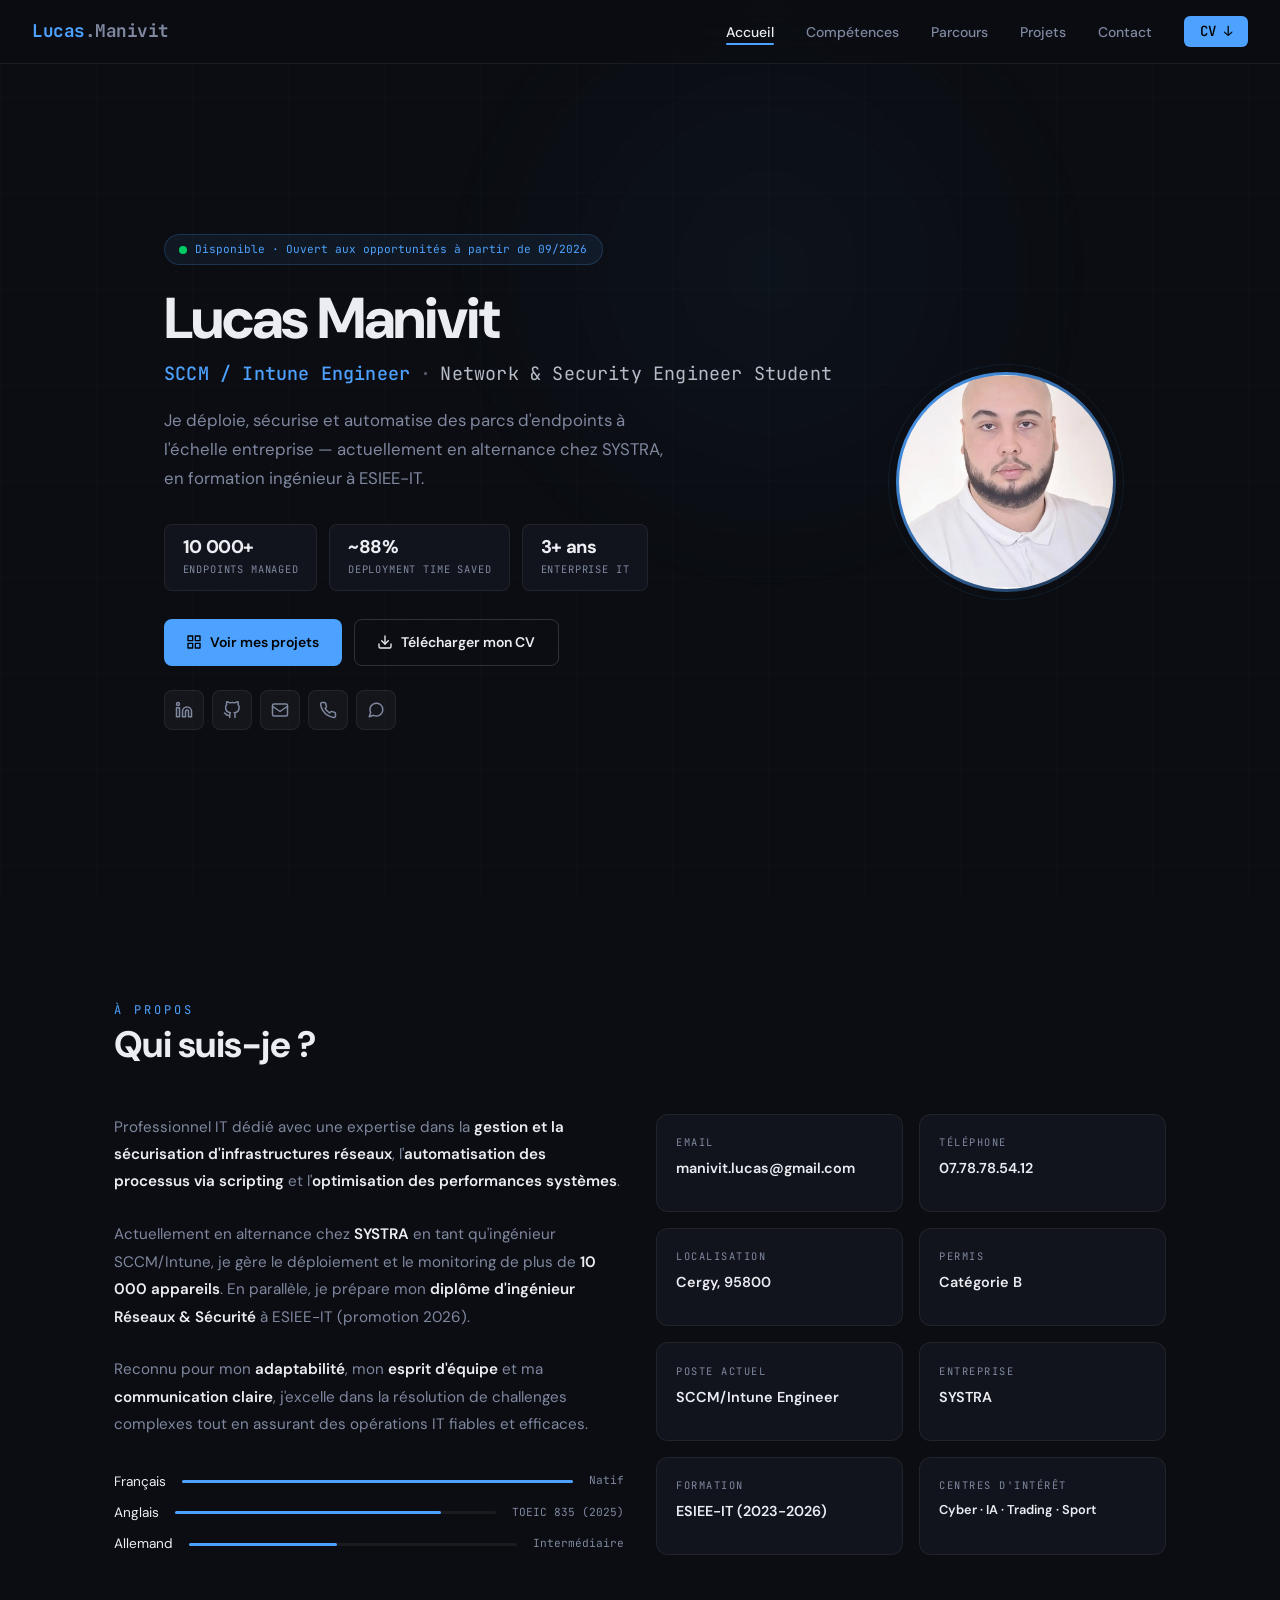
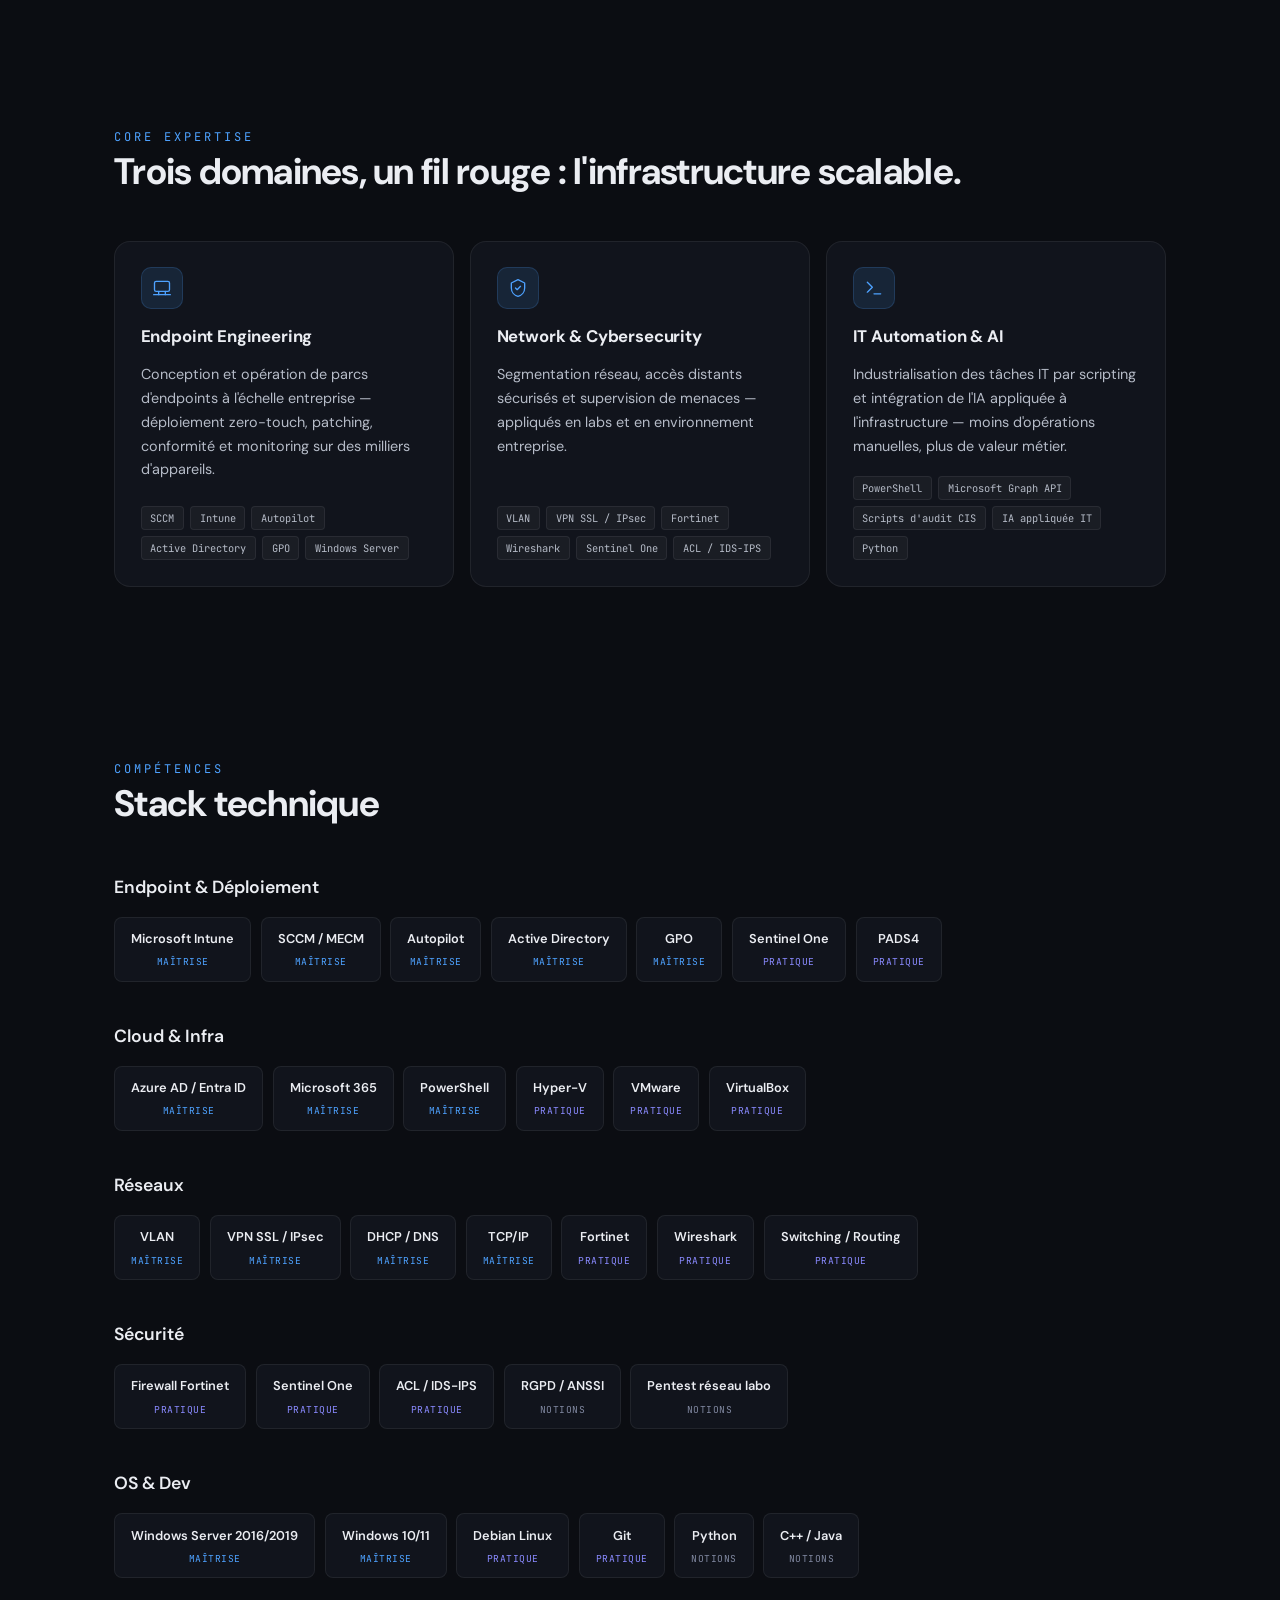
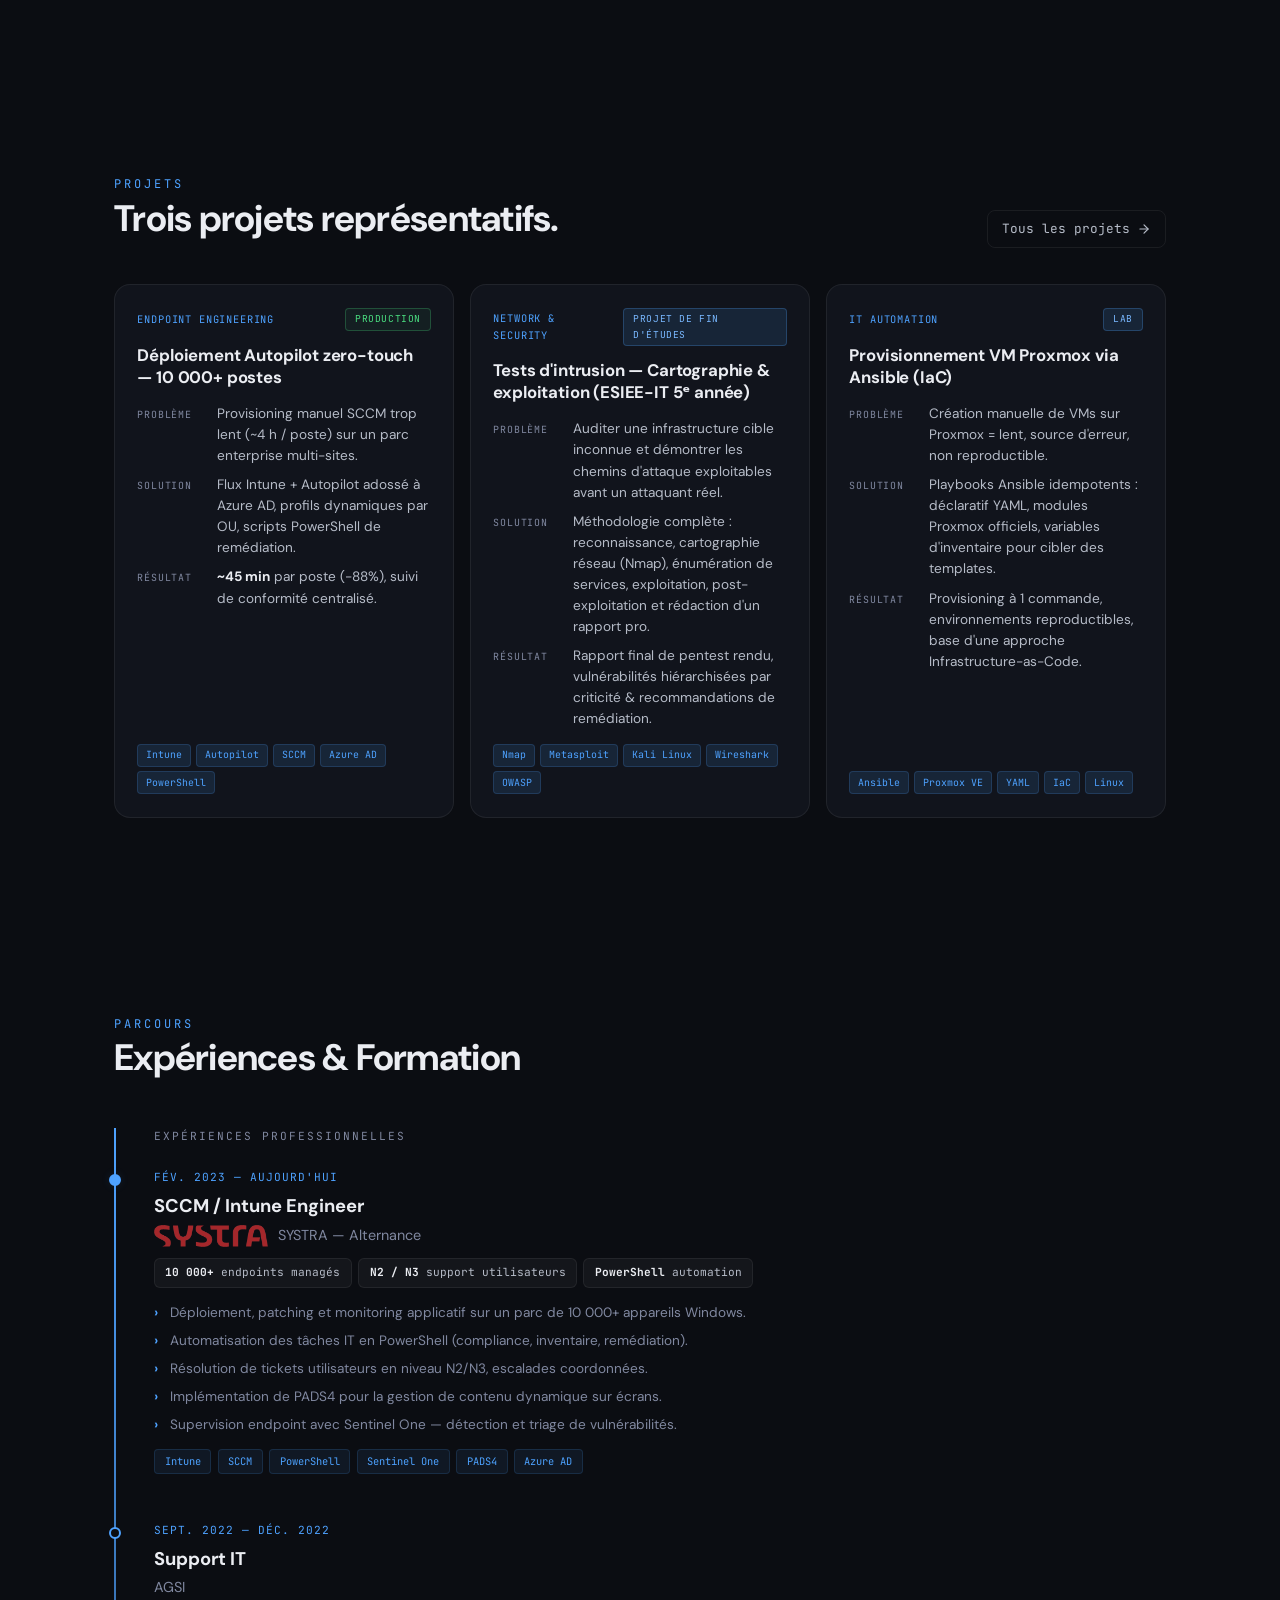
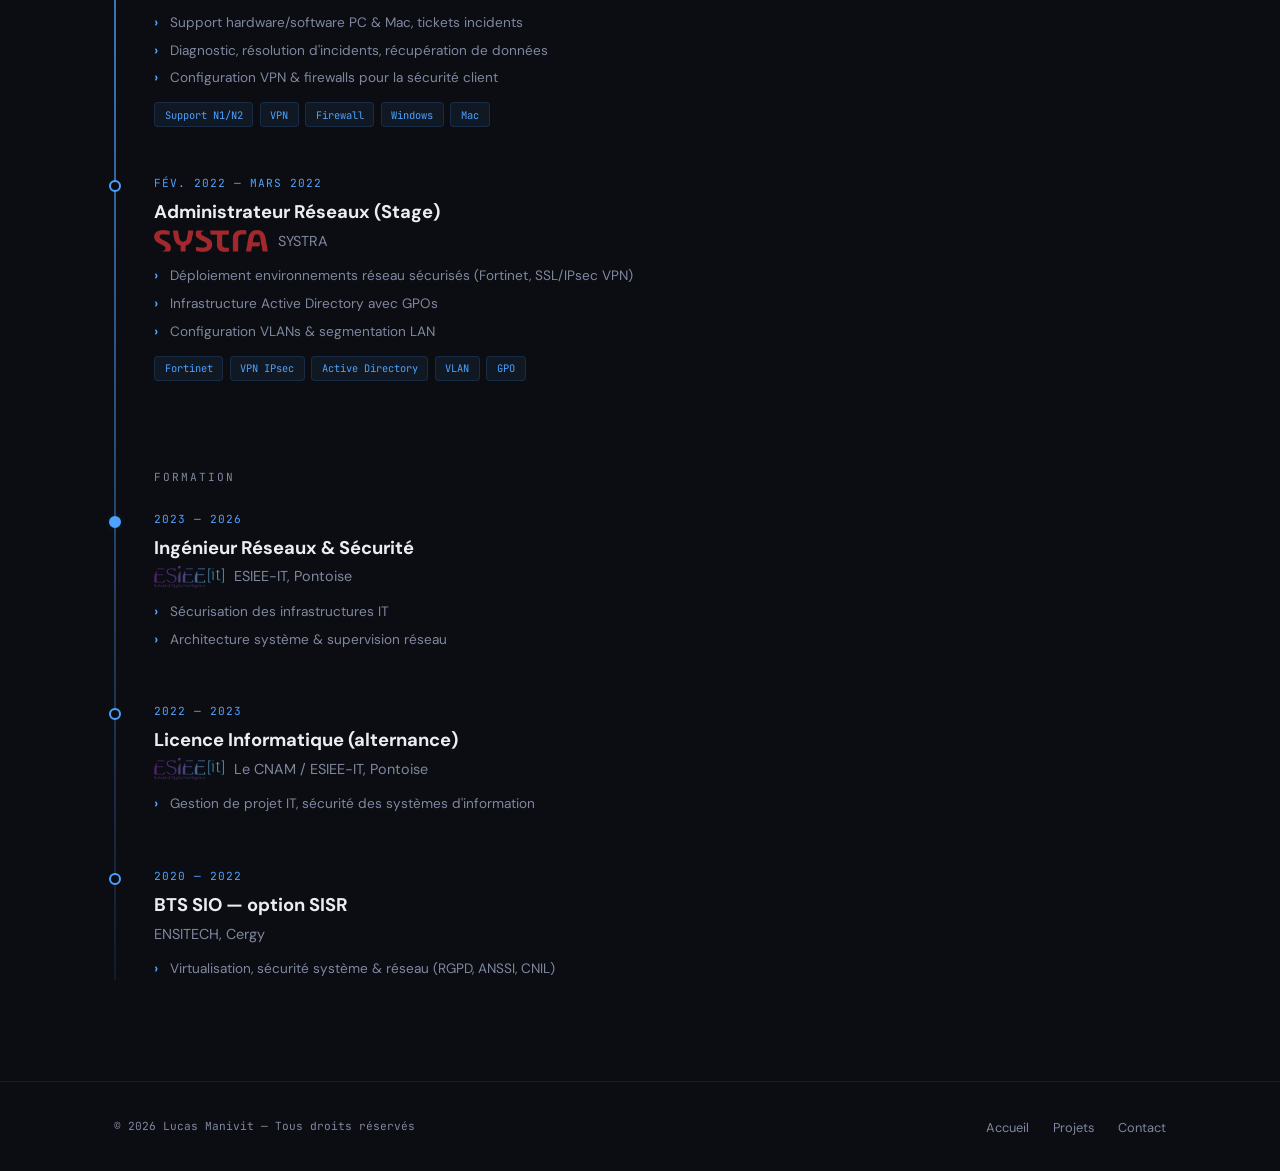
==== index.html @ 54f5870e "Update availability date in hero badge" ====
<!DOCTYPE html>
<html lang="fr">
<head>
  <meta charset="UTF-8">
  <meta name="viewport" content="width=device-width, initial-scale=1.0">
  <title>Lucas Manivit — SCCM / Intune Engineer · Network &amp; Security Student</title>
  <meta name="description" content="Lucas Manivit — SCCM / Intune Engineer en alternance chez SYSTRA (10 000+ endpoints) et étudiant ingénieur Réseaux &amp; Sécurité à ESIEE-IT. Expertise : SCCM, Intune, PowerShell, Active Directory, Windows Server, VLAN, VPN, Fortinet, Wireshark, Sentinel One.">
  <meta name="keywords" content="SCCM, Intune, PowerShell, Active Directory, Windows Server, VLAN, VPN, Fortinet, Wireshark, Sentinel One, alternance, ingénieur réseaux sécurité, ESIEE-IT, SYSTRA, endpoint engineering, Lucas Manivit">
  <meta name="author" content="Lucas Manivit">
  <link rel="canonical" href="https://entimo.github.io/portfolio/index.html">

  <!-- Open Graph -->
  <meta property="og:type" content="website">
  <meta property="og:title" content="Lucas Manivit — SCCM / Intune Engineer · Network &amp; Security Student">
  <meta property="og:description" content="Ingénieur SCCM/Intune chez SYSTRA — 10 000+ endpoints. Étudiant Réseaux &amp; Sécurité ESIEE-IT 2026. Portfolio recruteur IT.">
  <meta property="og:url" content="https://entimo.github.io/portfolio/index.html">
  <meta property="og:image" content="https://entimo.github.io/portfolio/assets/profil.JPG">
  <meta property="og:locale" content="fr_FR">

  <!-- Twitter Card -->
  <meta name="twitter:card" content="summary_large_image">
  <meta name="twitter:title" content="Lucas Manivit — SCCM / Intune Engineer">
  <meta name="twitter:description" content="Ingénieur SCCM/Intune · 10 000+ endpoints · Étudiant Réseaux &amp; Sécurité ESIEE-IT.">
  <meta name="twitter:image" content="https://entimo.github.io/portfolio/assets/profil.JPG">

  <meta name="theme-color" content="#0b0d12">
  <link rel="preconnect" href="https://fonts.googleapis.com">
  <link rel="preconnect" href="https://fonts.gstatic.com" crossorigin>
  <link href="https://fonts.googleapis.com/css2?family=DM+Sans:wght@400;500;600;700;800&family=JetBrains+Mono:wght@400;500;600;700&display=swap" rel="stylesheet">
  <link rel="stylesheet" href="assets/style.css">
</head>
<body>

  <div class="scroll-progress" aria-hidden="true"></div>

  <!-- ========== NAV ========== -->
  <nav class="nav">
    <a href="index.html" class="nav-logo">Lucas<span>.Manivit</span></a>
    <ul class="nav-links">
      <li><a href="index.html" class="active">Accueil</a></li>
      <li><a href="#skills">Compétences</a></li>
      <li><a href="#parcours">Parcours</a></li>
      <li><a href="projects.html">Projets</a></li>
      <li><a href="contact.html">Contact</a></li>
      <!-- PERSONNALISE ICI — Lien vers ton CV PDF -->
      <li><a href="CV-Lucas-Manivit.pdf" download class="nav-cta" target="_blank" rel="noopener">CV ↓</a></li>
    </ul>
    <button class="nav-hamburger" aria-label="Menu" aria-expanded="false">
      <span></span><span></span><span></span>
    </button>
  </nav>

  <!-- ========== HERO ========== -->
  <section class="hero" id="hero">
    <div class="container">
      <div class="hero-content">
        <div class="hero-text">

          <div class="hero-badge">
            <span class="pulse"></span>
            Disponible · Ouvert aux opportunités à partir de 09/2026
          </div>

          <h1 class="hero-name">Lucas Manivit</h1>

          <p class="hero-role">
            SCCM / Intune Engineer
            <span class="hero-role-sep">·</span>
            <span class="hero-role-alt">Network &amp; Security Engineer Student</span>
          </p>

          <p class="hero-subtitle">
            Je déploie, sécurise et automatise des parcs d'endpoints à l'échelle entreprise — actuellement en alternance chez SYSTRA, en formation ingénieur à ESIEE-IT.
          </p>

          <ul class="hero-metrics" aria-label="Chiffres clés">
            <li>
              <span class="hero-metric-value">10 000+</span>
              <span class="hero-metric-label">endpoints managed</span>
            </li>
            <li>
              <span class="hero-metric-value">~88%</span>
              <span class="hero-metric-label">deployment time saved</span>
            </li>
            <li>
              <span class="hero-metric-value">3+ ans</span>
              <span class="hero-metric-label">enterprise IT</span>
            </li>
          </ul>

          <div class="hero-actions">
            <a href="#projects" class="btn btn-primary">
              <svg width="16" height="16" viewBox="0 0 24 24" fill="none" stroke="currentColor" stroke-width="2" stroke-linecap="round" stroke-linejoin="round"><rect x="3" y="3" width="7" height="7"/><rect x="14" y="3" width="7" height="7"/><rect x="3" y="14" width="7" height="7"/><rect x="14" y="14" width="7" height="7"/></svg>
              Voir mes projets
            </a>
            <!-- PERSONNALISE ICI — Lien vers ton CV PDF -->
            <a href="CV-Lucas-Manivit.pdf" download class="btn btn-outline" target="_blank" rel="noopener">
              <svg width="16" height="16" viewBox="0 0 24 24" fill="none" stroke="currentColor" stroke-width="2" stroke-linecap="round" stroke-linejoin="round"><path d="M21 15v4a2 2 0 01-2 2H5a2 2 0 01-2-2v-4"/><polyline points="7 10 12 15 17 10"/><line x1="12" y1="15" x2="12" y2="3"/></svg>
              Télécharger mon CV
            </a>
          </div>

          <div class="hero-socials">
            <a href="https://www.linkedin.com/in/lucas-manivit/" class="social-btn" aria-label="LinkedIn" title="LinkedIn" target="_blank" rel="noopener">
              <svg viewBox="0 0 24 24" fill="none" stroke="currentColor" stroke-width="2" stroke-linecap="round" stroke-linejoin="round"><path d="M16 8a6 6 0 016 6v7h-4v-7a2 2 0 00-4 0v7h-4v-7a6 6 0 016-6z"/><rect x="2" y="9" width="4" height="12"/><circle cx="4" cy="4" r="2"/></svg>
            </a>
            <a href="https://github.com/entimo" class="social-btn" aria-label="GitHub" title="GitHub" target="_blank" rel="noopener">
              <svg viewBox="0 0 24 24" fill="none" stroke="currentColor" stroke-width="2" stroke-linecap="round" stroke-linejoin="round"><path d="M9 19c-5 1.5-5-2.5-7-3m14 6v-3.87a3.37 3.37 0 00-.94-2.61c3.14-.35 6.44-1.54 6.44-7A5.44 5.44 0 0020 4.77 5.07 5.07 0 0019.91 1S18.73.65 16 2.48a13.38 13.38 0 00-7 0C6.27.65 5.09 1 5.09 1A5.07 5.07 0 005 4.77a5.44 5.44 0 00-1.5 3.78c0 5.42 3.3 6.61 6.44 7A3.37 3.37 0 009 18.13V22"/></svg>
            </a>
            <a href="mailto:manivit.lucas@gmail.com?subject=Prise%20de%20contact%20-%20Portfolio%20Lucas%20Manivit" class="social-btn" aria-label="Email" title="Email">
              <svg viewBox="0 0 24 24" fill="none" stroke="currentColor" stroke-width="2" stroke-linecap="round" stroke-linejoin="round"><rect x="2" y="4" width="20" height="16" rx="2"/><path d="M22 7l-10 7L2 7"/></svg>
            </a>
            <a href="tel:+33778785412" class="social-btn" aria-label="Téléphone" title="Téléphone">
              <svg viewBox="0 0 24 24" fill="none" stroke="currentColor" stroke-width="2" stroke-linecap="round" stroke-linejoin="round"><path d="M22 16.92v3a2 2 0 01-2.18 2 19.79 19.79 0 01-8.63-3.07 19.5 19.5 0 01-6-6 19.79 19.79 0 01-3.07-8.67A2 2 0 014.11 2h3a2 2 0 012 1.72 12.84 12.84 0 00.7 2.81 2 2 0 01-.45 2.11L8.09 9.91a16 16 0 006 6l1.27-1.27a2 2 0 012.11-.45 12.84 12.84 0 002.81.7A2 2 0 0122 16.92z"/></svg>
            </a>
            <a href="contact.html" class="social-btn" aria-label="Contact" title="Contact">
              <svg viewBox="0 0 24 24" fill="none" stroke="currentColor" stroke-width="2" stroke-linecap="round" stroke-linejoin="round"><path d="M21 11.5a8.38 8.38 0 01-.9 3.8 8.5 8.5 0 01-7.6 4.7 8.38 8.38 0 01-3.8-.9L3 21l1.9-5.7a8.38 8.38 0 01-.9-3.8 8.5 8.5 0 014.7-7.6 8.38 8.38 0 013.8-.9h.5a8.48 8.48 0 018 8v.5z"/></svg>
            </a>
          </div>
        </div>

        <div class="hero-avatar">
          <div class="avatar-ring">
            <div class="avatar-inner"><img src="assets/profil.JPG" alt="Photo de Lucas Manivit, SCCM/Intune Engineer chez SYSTRA" width="220" height="220" fetchpriority="high"></div>
          </div>
        </div>
      </div>
    </div>
  </section>

  <!-- ========== ABOUT ========== -->
  <section class="section" id="about">
    <div class="container">
      <div class="reveal">
        <span class="section-label">À propos</span>
        <h2 class="section-title">Qui suis-je ?</h2>
      </div>

      <div class="about-grid">
        <div class="reveal">
          <p class="about-text">
            Professionnel IT dédié avec une expertise dans la <strong>gestion et la sécurisation d'infrastructures réseaux</strong>,
            l'<strong>automatisation des processus via scripting</strong> et l'<strong>optimisation des performances systèmes</strong>.
          </p>
          <br>
          <p class="about-text">
            Actuellement en alternance chez <strong>SYSTRA</strong> en tant qu'ingénieur SCCM/Intune, je gère le déploiement
            et le monitoring de plus de <strong>10 000 appareils</strong>. En parallèle, je prépare mon <strong>diplôme d'ingénieur
            Réseaux & Sécurité</strong> à ESIEE-IT (promotion 2026).
          </p>
          <br>
          <p class="about-text">
            Reconnu pour mon <strong>adaptabilité</strong>, mon <strong>esprit d'équipe</strong> et ma <strong>communication claire</strong>,
            j'excelle dans la résolution de challenges complexes tout en assurant des opérations IT fiables et efficaces.
          </p>

          <div class="lang-list" style="margin-top:2rem;">
            <div class="lang-item">
              <span class="lang-name">Français</span>
              <div class="lang-bar"><div class="lang-bar-fill" style="width:100%"></div></div>
              <span class="lang-level">Natif</span>
            </div>
            <div class="lang-item">
              <span class="lang-name">Anglais</span>
              <div class="lang-bar"><div class="lang-bar-fill" style="width:83%"></div></div>
              <span class="lang-level">TOEIC 835 (2025)</span>
            </div>
            <div class="lang-item">
              <span class="lang-name">Allemand</span>
              <div class="lang-bar"><div class="lang-bar-fill" style="width:45%"></div></div>
              <span class="lang-level">Intermédiaire</span>
            </div>
          </div>
        </div>

        <div class="about-info-grid reveal">
          <div class="info-card">
            <div class="info-card-label">Email</div>
            <div class="info-card-value"><a href="mailto:manivit.lucas@gmail.com?subject=Prise%20de%20contact%20-%20Portfolio%20Lucas%20Manivit">manivit.lucas@gmail.com</a></div>
          </div>
          <div class="info-card">
            <div class="info-card-label">Téléphone</div>
            <div class="info-card-value"><a href="tel:+33778785412">07.78.78.54.12</a></div>
          </div>
          <div class="info-card">
            <div class="info-card-label">Localisation</div>
            <div class="info-card-value">Cergy, 95800</div>
          </div>
          <div class="info-card">
            <div class="info-card-label">Permis</div>
            <div class="info-card-value">Catégorie B</div>
          </div>
          <div class="info-card">
            <div class="info-card-label">Poste actuel</div>
            <div class="info-card-value">SCCM/Intune Engineer</div>
          </div>
          <div class="info-card">
            <div class="info-card-label">Entreprise</div>
            <div class="info-card-value">SYSTRA</div>
          </div>
          <div class="info-card">
            <div class="info-card-label">Formation</div>
            <div class="info-card-value">ESIEE-IT (2023-2026)</div>
          </div>
          <div class="info-card">
            <div class="info-card-label">Centres d'intérêt</div>
            <div class="info-card-value" style="font-size:0.8rem">Cyber · IA · Trading · Sport</div>
          </div>
        </div>
      </div>
    </div>
  </section>

  <!-- ========== CORE EXPERTISE ========== -->
  <section class="section section-tight" id="expertise">
    <div class="container">
      <div class="reveal">
        <span class="section-label">Core Expertise</span>
        <h2 class="section-title">Trois domaines, un fil rouge : l'infrastructure scalable.</h2>
      </div>

      <div class="expertise-grid">

        <article class="expertise-card reveal">
          <div class="expertise-icon" aria-hidden="true">
            <svg viewBox="0 0 24 24" fill="none" stroke="currentColor" stroke-width="1.6" stroke-linecap="round" stroke-linejoin="round"><rect x="3" y="4" width="18" height="12" rx="2"/><line x1="2" y1="20" x2="22" y2="20"/><line x1="8" y1="16" x2="8" y2="20"/><line x1="16" y1="16" x2="16" y2="20"/></svg>
          </div>
          <h3 class="expertise-title">Endpoint Engineering</h3>
          <p class="expertise-desc">
            Conception et opération de parcs d'endpoints à l'échelle entreprise — déploiement zero-touch, patching, conformité et monitoring sur des milliers d'appareils.
          </p>
          <ul class="expertise-tags">
            <li>SCCM</li><li>Intune</li><li>Autopilot</li><li>Active Directory</li><li>GPO</li><li>Windows Server</li>
          </ul>
        </article>

        <article class="expertise-card reveal">
          <div class="expertise-icon" aria-hidden="true">
            <svg viewBox="0 0 24 24" fill="none" stroke="currentColor" stroke-width="1.6" stroke-linecap="round" stroke-linejoin="round"><path d="M12 2l8 4v6c0 5-3.5 9-8 10-4.5-1-8-5-8-10V6l8-4z"/><path d="M9 12l2 2 4-4"/></svg>
          </div>
          <h3 class="expertise-title">Network &amp; Cybersecurity</h3>
          <p class="expertise-desc">
            Segmentation réseau, accès distants sécurisés et supervision de menaces — appliqués en labs et en environnement entreprise.
          </p>
          <ul class="expertise-tags">
            <li>VLAN</li><li>VPN SSL / IPsec</li><li>Fortinet</li><li>Wireshark</li><li>Sentinel One</li><li>ACL / IDS-IPS</li>
          </ul>
        </article>

        <article class="expertise-card reveal">
          <div class="expertise-icon" aria-hidden="true">
            <svg viewBox="0 0 24 24" fill="none" stroke="currentColor" stroke-width="1.6" stroke-linecap="round" stroke-linejoin="round"><polyline points="4 17 10 11 4 5"/><line x1="12" y1="19" x2="20" y2="19"/></svg>
          </div>
          <h3 class="expertise-title">IT Automation &amp; AI</h3>
          <p class="expertise-desc">
            Industrialisation des tâches IT par scripting et intégration de l'IA appliquée à l'infrastructure — moins d'opérations manuelles, plus de valeur métier.
          </p>
          <ul class="expertise-tags">
            <li>PowerShell</li><li>Microsoft Graph API</li><li>Scripts d'audit CIS</li><li>IA appliquée IT</li><li>Python</li>
          </ul>
        </article>

      </div>
    </div>
  </section>

  <!-- ========== SKILLS ========== -->
  <section class="section" id="skills">
    <div class="container">
      <div class="reveal">
        <span class="section-label">Compétences</span>
        <h2 class="section-title">Stack technique</h2>
      </div>

      <div class="skills-categories">

        <!-- Endpoint & Déploiement -->
        <div class="reveal">
          <h3 class="skill-category-title">Endpoint & Déploiement</h3>
          <div class="skills-grid reveal-stagger">
            <div class="skill-badge reveal-child"><span class="skill-badge-name">Microsoft Intune</span><span class="skill-badge-level maitrise">Maîtrise</span></div>
            <div class="skill-badge reveal-child"><span class="skill-badge-name">SCCM / MECM</span><span class="skill-badge-level maitrise">Maîtrise</span></div>
            <div class="skill-badge reveal-child"><span class="skill-badge-name">Autopilot</span><span class="skill-badge-level maitrise">Maîtrise</span></div>
            <div class="skill-badge reveal-child"><span class="skill-badge-name">Active Directory</span><span class="skill-badge-level maitrise">Maîtrise</span></div>
            <div class="skill-badge reveal-child"><span class="skill-badge-name">GPO</span><span class="skill-badge-level maitrise">Maîtrise</span></div>
            <div class="skill-badge reveal-child"><span class="skill-badge-name">Sentinel One</span><span class="skill-badge-level pratique">Pratique</span></div>
            <div class="skill-badge reveal-child"><span class="skill-badge-name">PADS4</span><span class="skill-badge-level pratique">Pratique</span></div>
          </div>
        </div>

        <!-- Cloud & Infra -->
        <div class="reveal">
          <h3 class="skill-category-title">Cloud & Infra</h3>
          <div class="skills-grid reveal-stagger">
            <div class="skill-badge reveal-child"><span class="skill-badge-name">Azure AD / Entra ID</span><span class="skill-badge-level maitrise">Maîtrise</span></div>
            <div class="skill-badge reveal-child"><span class="skill-badge-name">Microsoft 365</span><span class="skill-badge-level maitrise">Maîtrise</span></div>
            <div class="skill-badge reveal-child"><span class="skill-badge-name">PowerShell</span><span class="skill-badge-level maitrise">Maîtrise</span></div>
            <div class="skill-badge reveal-child"><span class="skill-badge-name">Hyper-V</span><span class="skill-badge-level pratique">Pratique</span></div>
            <div class="skill-badge reveal-child"><span class="skill-badge-name">VMware</span><span class="skill-badge-level pratique">Pratique</span></div>
            <div class="skill-badge reveal-child"><span class="skill-badge-name">VirtualBox</span><span class="skill-badge-level pratique">Pratique</span></div>
          </div>
        </div>

        <!-- Réseaux -->
        <div class="reveal">
          <h3 class="skill-category-title">Réseaux</h3>
          <div class="skills-grid reveal-stagger">
            <div class="skill-badge reveal-child"><span class="skill-badge-name">VLAN</span><span class="skill-badge-level maitrise">Maîtrise</span></div>
            <div class="skill-badge reveal-child"><span class="skill-badge-name">VPN SSL / IPsec</span><span class="skill-badge-level maitrise">Maîtrise</span></div>
            <div class="skill-badge reveal-child"><span class="skill-badge-name">DHCP / DNS</span><span class="skill-badge-level maitrise">Maîtrise</span></div>
            <div class="skill-badge reveal-child"><span class="skill-badge-name">TCP/IP</span><span class="skill-badge-level maitrise">Maîtrise</span></div>
            <div class="skill-badge reveal-child"><span class="skill-badge-name">Fortinet</span><span class="skill-badge-level pratique">Pratique</span></div>
            <div class="skill-badge reveal-child"><span class="skill-badge-name">Wireshark</span><span class="skill-badge-level pratique">Pratique</span></div>
            <div class="skill-badge reveal-child"><span class="skill-badge-name">Switching / Routing</span><span class="skill-badge-level pratique">Pratique</span></div>
          </div>
        </div>

        <!-- Sécurité -->
        <div class="reveal">
          <h3 class="skill-category-title">Sécurité</h3>
          <div class="skills-grid reveal-stagger">
            <div class="skill-badge reveal-child"><span class="skill-badge-name">Firewall Fortinet</span><span class="skill-badge-level pratique">Pratique</span></div>
            <div class="skill-badge reveal-child"><span class="skill-badge-name">Sentinel One</span><span class="skill-badge-level pratique">Pratique</span></div>
            <div class="skill-badge reveal-child"><span class="skill-badge-name">ACL / IDS-IPS</span><span class="skill-badge-level pratique">Pratique</span></div>
            <div class="skill-badge reveal-child"><span class="skill-badge-name">RGPD / ANSSI</span><span class="skill-badge-level notions">Notions</span></div>
            <div class="skill-badge reveal-child"><span class="skill-badge-name">Pentest réseau labo</span><span class="skill-badge-level notions">Notions</span></div>
          </div>
        </div>

        <!-- OS & Dev -->
        <div class="reveal">
          <h3 class="skill-category-title">OS & Dev</h3>
          <div class="skills-grid reveal-stagger">
            <div class="skill-badge reveal-child"><span class="skill-badge-name">Windows Server 2016/2019</span><span class="skill-badge-level maitrise">Maîtrise</span></div>
            <div class="skill-badge reveal-child"><span class="skill-badge-name">Windows 10/11</span><span class="skill-badge-level maitrise">Maîtrise</span></div>
            <div class="skill-badge reveal-child"><span class="skill-badge-name">Debian Linux</span><span class="skill-badge-level pratique">Pratique</span></div>
            <div class="skill-badge reveal-child"><span class="skill-badge-name">Git</span><span class="skill-badge-level pratique">Pratique</span></div>
            <div class="skill-badge reveal-child"><span class="skill-badge-name">Python</span><span class="skill-badge-level notions">Notions</span></div>
            <div class="skill-badge reveal-child"><span class="skill-badge-name">C++ / Java</span><span class="skill-badge-level notions">Notions</span></div>
          </div>
        </div>

      </div>
    </div>
  </section>

  <!-- ========== FEATURED PROJECTS ========== -->
  <section class="section" id="projects">
    <div class="container">
      <div class="reveal projects-header">
        <div>
          <span class="section-label">Projets</span>
          <h2 class="section-title">Trois projets représentatifs.</h2>
        </div>
        <a href="projects.html" class="projects-all-link">
          Tous les projets
          <svg width="14" height="14" viewBox="0 0 24 24" fill="none" stroke="currentColor" stroke-width="2" stroke-linecap="round" stroke-linejoin="round"><line x1="5" y1="12" x2="19" y2="12"/><polyline points="12 5 19 12 12 19"/></svg>
        </a>
      </div>

      <div class="featured-grid">

        <article class="featured-card reveal">
          <div class="featured-meta">
            <span class="featured-tag-domain">Endpoint Engineering</span>
            <span class="featured-status done">Production</span>
          </div>
          <h3 class="featured-title">Déploiement Autopilot zero-touch — 10 000+ postes</h3>

          <dl class="featured-pso">
            <div><dt>Problème</dt><dd>Provisioning manuel SCCM trop lent (~4 h / poste) sur un parc enterprise multi-sites.</dd></div>
            <div><dt>Solution</dt><dd>Flux Intune + Autopilot adossé à Azure AD, profils dynamiques par OU, scripts PowerShell de remédiation.</dd></div>
            <div><dt>Résultat</dt><dd><strong>~45 min</strong> par poste (-88%), suivi de conformité centralisé.</dd></div>
          </dl>

          <ul class="featured-tags">
            <li>Intune</li><li>Autopilot</li><li>SCCM</li><li>Azure AD</li><li>PowerShell</li>
          </ul>
        </article>

        <article class="featured-card reveal">
          <div class="featured-meta">
            <span class="featured-tag-domain">Network &amp; Security</span>
            <span class="featured-status lab">Projet de fin d'études</span>
          </div>
          <h3 class="featured-title">Tests d'intrusion — Cartographie &amp; exploitation (ESIEE-IT 5ᵉ année)</h3>

          <dl class="featured-pso">
            <div><dt>Problème</dt><dd>Auditer une infrastructure cible inconnue et démontrer les chemins d'attaque exploitables avant un attaquant réel.</dd></div>
            <div><dt>Solution</dt><dd>Méthodologie complète : reconnaissance, cartographie réseau (Nmap), énumération de services, exploitation, post-exploitation et rédaction d'un rapport pro.</dd></div>
            <div><dt>Résultat</dt><dd>Rapport final de pentest rendu, vulnérabilités hiérarchisées par criticité &amp; recommandations de remédiation.</dd></div>
          </dl>

          <ul class="featured-tags">
            <li>Nmap</li><li>Metasploit</li><li>Kali Linux</li><li>Wireshark</li><li>OWASP</li>
          </ul>
        </article>

        <article class="featured-card reveal">
          <div class="featured-meta">
            <span class="featured-tag-domain">IT Automation</span>
            <span class="featured-status lab">Lab</span>
          </div>
          <h3 class="featured-title">Provisionnement VM Proxmox via Ansible (IaC)</h3>

          <dl class="featured-pso">
            <div><dt>Problème</dt><dd>Création manuelle de VMs sur Proxmox = lent, source d'erreur, non reproductible.</dd></div>
            <div><dt>Solution</dt><dd>Playbooks Ansible idempotents : déclaratif YAML, modules Proxmox officiels, variables d'inventaire pour cibler des templates.</dd></div>
            <div><dt>Résultat</dt><dd>Provisioning à 1 commande, environnements reproductibles, base d'une approche Infrastructure-as-Code.</dd></div>
          </dl>

          <ul class="featured-tags">
            <li>Ansible</li><li>Proxmox VE</li><li>YAML</li><li>IaC</li><li>Linux</li>
          </ul>
        </article>

      </div>
    </div>
  </section>

  <!-- ========== TIMELINE / PARCOURS ========== -->
  <section class="section" id="parcours">
    <div class="container">
      <div class="reveal">
        <span class="section-label">Parcours</span>
        <h2 class="section-title">Expériences & Formation</h2>
      </div>

      <div class="timeline">

        <!-- EXPERIENCES -->
        <div class="timeline-section-label reveal">Expériences professionnelles</div>

        <div class="timeline-item reveal">
          <div class="timeline-dot filled"></div>
          <div class="timeline-date">Fév. 2023 — Aujourd'hui</div>
          <h3 class="timeline-title">SCCM / Intune Engineer</h3>
          <p class="timeline-company">
            <img class="timeline-logo" src="assets/logo-systra.png" alt="" loading="lazy" width="80" height="15">
            SYSTRA — Alternance
          </p>

          <ul class="timeline-metrics" aria-label="Résultats clés">
            <li><strong>10 000+</strong> endpoints managés</li>
            <li><strong>N2 / N3</strong> support utilisateurs</li>
            <li><strong>PowerShell</strong> automation</li>
          </ul>

          <ul class="timeline-desc">
            <li>Déploiement, patching et monitoring applicatif sur un parc de 10 000+ appareils Windows.</li>
            <li>Automatisation des tâches IT en PowerShell (compliance, inventaire, remédiation).</li>
            <li>Résolution de tickets utilisateurs en niveau N2/N3, escalades coordonnées.</li>
            <li>Implémentation de PADS4 pour la gestion de contenu dynamique sur écrans.</li>
            <li>Supervision endpoint avec Sentinel One — détection et triage de vulnérabilités.</li>
          </ul>
          <div class="timeline-tags">
            <span class="tag">Intune</span>
            <span class="tag">SCCM</span>
            <span class="tag">PowerShell</span>
            <span class="tag">Sentinel One</span>
            <span class="tag">PADS4</span>
            <span class="tag">Azure AD</span>
          </div>
        </div>

        <div class="timeline-item reveal">
          <div class="timeline-dot"></div>
          <div class="timeline-date">Sept. 2022 — Déc. 2022</div>
          <h3 class="timeline-title">Support IT</h3>
          <p class="timeline-company">AGSI</p>
          <ul class="timeline-desc">
            <li>Support hardware/software PC & Mac, tickets incidents</li>
            <li>Diagnostic, résolution d'incidents, récupération de données</li>
            <li>Configuration VPN & firewalls pour la sécurité client</li>
          </ul>
          <div class="timeline-tags">
            <span class="tag">Support N1/N2</span>
            <span class="tag">VPN</span>
            <span class="tag">Firewall</span>
            <span class="tag">Windows</span>
            <span class="tag">Mac</span>
          </div>
        </div>

        <div class="timeline-item reveal">
          <div class="timeline-dot"></div>
          <div class="timeline-date">Fév. 2022 — Mars 2022</div>
          <h3 class="timeline-title">Administrateur Réseaux (Stage)</h3>
          <p class="timeline-company">
            <img class="timeline-logo" src="assets/logo-systra.png" alt="" loading="lazy" width="80" height="15">
            SYSTRA
          </p>
          <ul class="timeline-desc">
            <li>Déploiement environnements réseau sécurisés (Fortinet, SSL/IPsec VPN)</li>
            <li>Infrastructure Active Directory avec GPOs</li>
            <li>Configuration VLANs & segmentation LAN</li>
          </ul>
          <div class="timeline-tags">
            <span class="tag">Fortinet</span>
            <span class="tag">VPN IPsec</span>
            <span class="tag">Active Directory</span>
            <span class="tag">VLAN</span>
            <span class="tag">GPO</span>
          </div>
        </div>

        <!-- FORMATION -->
        <div class="timeline-section-label reveal" style="margin-top:2.5rem">Formation</div>

        <div class="timeline-item reveal">
          <div class="timeline-dot filled"></div>
          <div class="timeline-date">2023 — 2026</div>
          <h3 class="timeline-title">Ingénieur Réseaux &amp; Sécurité</h3>
          <p class="timeline-company">
            <img class="timeline-logo" src="assets/logo-esiee-it.png" alt="" loading="lazy" width="64" height="20">
            ESIEE-IT, Pontoise
          </p>
          <ul class="timeline-desc">
            <li>Sécurisation des infrastructures IT</li>
            <li>Architecture système & supervision réseau</li>
          </ul>
        </div>

        <div class="timeline-item reveal">
          <div class="timeline-dot"></div>
          <div class="timeline-date">2022 — 2023</div>
          <h3 class="timeline-title">Licence Informatique (alternance)</h3>
          <p class="timeline-company">
            <img class="timeline-logo" src="assets/logo-esiee-it.png" alt="" loading="lazy" width="64" height="20">
            Le CNAM / ESIEE-IT, Pontoise
          </p>
          <ul class="timeline-desc">
            <li>Gestion de projet IT, sécurité des systèmes d'information</li>
          </ul>
        </div>

        <div class="timeline-item reveal">
          <div class="timeline-dot"></div>
          <div class="timeline-date">2020 — 2022</div>
          <h3 class="timeline-title">BTS SIO — option SISR</h3>
          <p class="timeline-company">ENSITECH, Cergy</p>
          <ul class="timeline-desc">
            <li>Virtualisation, sécurité système & réseau (RGPD, ANSSI, CNIL)</li>
          </ul>
        </div>

      </div>
    </div>
  </section>

  <!-- ========== FOOTER ========== -->
  <footer class="footer">
    <div class="container">
      <div class="footer-content">
        <span class="footer-text">© 2026 Lucas Manivit — Tous droits réservés</span>
        <ul class="footer-links">
          <li><a href="index.html">Accueil</a></li>
          <li><a href="projects.html">Projets</a></li>
          <li><a href="contact.html">Contact</a></li>
        </ul>
      </div>
    </div>
  </footer>

  <!-- Scroll to top -->
  <button class="scroll-top" aria-label="Retour en haut">
    <svg viewBox="0 0 24 24" fill="none" stroke="currentColor" stroke-width="2" stroke-linecap="round" stroke-linejoin="round"><polyline points="18 15 12 9 6 15"/></svg>
  </button>

  <script src="assets/script.js"></script>
</body>
</html>
---- assets/style.css ----
/* ============================================
   LUCAS MANIVIT — PORTFOLIO
   Design System : Dark Minimal + Blue Accent
   ============================================ */

/* --- Reset & Base --- */
*, *::before, *::after { margin: 0; padding: 0; box-sizing: border-box; }

:root {
  --bg: #0b0d12;
  --bg-elev: #11141c;
  --bg-card: #11141c;
  --bg-card-hover: #161a24;
  --text: #ebedf2;
  --text-soft: #b6bcc8;
  --text-dim: #8088a0;
  --accent: #4ea2ff;
  --accent-strong: #79b8ff;
  --accent-glow: rgba(78, 162, 255, 0.12);
  --accent-glow-strong: rgba(78, 162, 255, 0.22);
  --success: #4ade80;
  --border: rgba(235, 237, 242, 0.07);
  --border-strong: rgba(235, 237, 242, 0.12);
  --radius: 12px;
  --radius-sm: 8px;
  --radius-lg: 16px;
  --transition: 0.2s ease;
  --font-body: 'DM Sans', system-ui, -apple-system, sans-serif;
  --font-title: 'DM Sans', system-ui, -apple-system, sans-serif;
  --font-mono: 'JetBrains Mono', ui-monospace, SFMono-Regular, monospace;
}

html {
  scroll-behavior: smooth;
  font-size: 16px;
  -webkit-font-smoothing: antialiased;
}

body {
  font-family: var(--font-body);
  background: var(--bg);
  color: var(--text);
  line-height: 1.6;
  overflow-x: hidden;
  position: relative;
}

/* Subtle infrastructure grid (dots + faint network lines) */
body::before {
  content: '';
  position: fixed;
  inset: 0;
  background-image:
    radial-gradient(rgba(235,237,242,0.035) 1px, transparent 1px),
    linear-gradient(rgba(235,237,242,0.014) 1px, transparent 1px),
    linear-gradient(90deg, rgba(235,237,242,0.014) 1px, transparent 1px);
  background-size: 32px 32px, 96px 96px, 96px 96px;
  background-position: 0 0, 0 0, 0 0;
  pointer-events: none;
  z-index: 0;
}

a { color: var(--accent); text-decoration: none; transition: color var(--transition); }
a:hover { color: var(--accent-strong); }

img { max-width: 100%; display: block; }

/* --- Scroll Reveal --- */
.reveal {
  opacity: 0;
  transform: translateY(30px);
  transition: opacity 0.4s ease, transform 0.4s ease;
}
.reveal.visible {
  opacity: 1;
  transform: translateY(0);
}

/* --- Navigation --- */
.nav {
  position: fixed;
  top: 0;
  left: 0;
  right: 0;
  z-index: 1000;
  padding: 0 2rem;
  height: 64px;
  display: flex;
  align-items: center;
  justify-content: space-between;
  background: rgba(11, 13, 18, 0.78);
  backdrop-filter: blur(20px) saturate(140%);
  -webkit-backdrop-filter: blur(20px) saturate(140%);
  border-bottom: 1px solid var(--border);
}

.nav-logo {
  font-family: var(--font-mono);
  font-size: 1.1rem;
  font-weight: 700;
  color: var(--accent);
  letter-spacing: -0.5px;
}
.nav-logo span { color: var(--text-dim); }

.nav-links {
  display: flex;
  align-items: center;
  gap: 2rem;
  list-style: none;
}

.nav-links a {
  color: var(--text-dim);
  font-size: 0.875rem;
  font-weight: 500;
  transition: color var(--transition);
  position: relative;
}
.nav-links a:hover,
.nav-links a.active { color: var(--text); }

.nav-links a.active::after {
  content: '';
  position: absolute;
  bottom: -4px;
  left: 0;
  right: 0;
  height: 2px;
  background: var(--accent);
  border-radius: 1px;
}

.nav-cta {
  padding: 0.4rem 1rem;
  background: var(--accent);
  color: #000 !important;
  border-radius: 6px;
  font-family: var(--font-mono);
  font-size: 0.8rem;
  font-weight: 600;
  transition: all var(--transition);
}
.nav-cta:hover {
  background: var(--accent-strong);
  box-shadow: 0 0 20px var(--accent-glow);
}

/* Hamburger */
.nav-hamburger {
  display: none;
  flex-direction: column;
  gap: 5px;
  cursor: pointer;
  background: none;
  border: none;
  padding: 4px;
}
.nav-hamburger span {
  width: 24px;
  height: 2px;
  background: var(--text);
  border-radius: 2px;
  transition: all 0.3s ease;
}
.nav-hamburger.open span:nth-child(1) { transform: rotate(45deg) translate(5px, 5px); }
.nav-hamburger.open span:nth-child(2) { opacity: 0; }
.nav-hamburger.open span:nth-child(3) { transform: rotate(-45deg) translate(5px, -5px); }

/* --- Container --- */
.container {
  max-width: 1100px;
  margin: 0 auto;
  padding: 0 1.5rem;
  position: relative;
  z-index: 1;
}

/* --- Section --- */
.section {
  padding: 6rem 0;
}

.section-label {
  font-family: var(--font-mono);
  font-size: 0.75rem;
  color: var(--accent);
  text-transform: uppercase;
  letter-spacing: 3px;
  margin-bottom: 0.5rem;
}

.section-title {
  font-family: var(--font-title);
  font-size: clamp(1.7rem, 2.6vw + 0.6rem, 2.3rem);
  font-weight: 700;
  margin-bottom: 3rem;
  line-height: 1.2;
  letter-spacing: -0.02em;
  color: var(--text);
}

.section-tight { padding: 4.5rem 0; }

/* ============================================
   HERO
   ============================================ */
.hero {
  min-height: 100vh;
  display: flex;
  align-items: center;
  padding-top: 64px;
  position: relative;
}

/* Subtle ambient glow behind hero (very low intensity, non-cyberpunk) */
.hero::before {
  content: '';
  position: absolute;
  top: 30%;
  left: 60%;
  transform: translate(-50%, -50%);
  width: 720px;
  height: 720px;
  background: radial-gradient(circle, rgba(78,162,255,0.045) 0%, transparent 65%);
  pointer-events: none;
  filter: blur(8px);
}

.hero-content {
  display: flex;
  align-items: center;
  gap: 4rem;
  width: 100%;
}

.hero-text { flex: 1; }

.hero-badge {
  display: inline-flex;
  align-items: center;
  gap: 0.5rem;
  padding: 0.35rem 0.9rem;
  background: rgba(78, 162, 255, 0.08);
  border: 1px solid rgba(78, 162, 255, 0.2);
  border-radius: 20px;
  font-family: var(--font-mono);
  font-size: 0.7rem;
  color: var(--accent);
  margin-bottom: 1.5rem;
}
.hero-badge .pulse {
  width: 8px;
  height: 8px;
  background: #00cc66;
  border-radius: 50%;
  animation: pulse 2s infinite;
}
@keyframes pulse {
  0%, 100% { box-shadow: 0 0 0 0 rgba(0,204,102,0.4); }
  50% { box-shadow: 0 0 0 6px rgba(0,204,102,0); }
}

.hero-name {
  font-family: var(--font-title);
  font-size: clamp(2.4rem, 5vw + 0.5rem, 3.6rem);
  font-weight: 800;
  line-height: 1.05;
  margin-bottom: 0.6rem;
  letter-spacing: -0.035em;
}

/* New : static positioning line (replaces typewriter) */
.hero-role {
  font-family: var(--font-mono);
  font-size: clamp(0.95rem, 1.2vw + 0.4rem, 1.15rem);
  font-weight: 500;
  color: var(--accent);
  letter-spacing: 0.01em;
  margin-bottom: 1.1rem;
  display: flex;
  flex-wrap: wrap;
  gap: 0.4rem 0.6rem;
  align-items: baseline;
}
.hero-role-sep { color: var(--text-dim); opacity: 0.6; }
.hero-role-alt { color: var(--text-soft); font-weight: 400; }

/* Legacy typewriter — kept for backward-compat in case JS still references it */
.hero-title-animated {
  font-family: var(--font-mono);
  font-size: 1.1rem;
  color: var(--accent);
  min-height: 1.8rem;
  margin-bottom: 1rem;
  display: none;
}
.hero-title-animated .cursor {
  display: inline-block;
  width: 2px;
  height: 1.1em;
  background: var(--accent);
  margin-left: 2px;
  vertical-align: text-bottom;
  animation: blink 0.7s step-end infinite;
}
@keyframes blink {
  50% { opacity: 0; }
}

.hero-subtitle {
  font-size: 1.05rem;
  color: var(--text-dim);
  max-width: 500px;
  margin-bottom: 2rem;
  line-height: 1.7;
}

.hero-actions {
  display: flex;
  flex-wrap: wrap;
  gap: 0.75rem;
  margin-bottom: 1.5rem;
}

.btn {
  display: inline-flex;
  align-items: center;
  gap: 0.5rem;
  padding: 0.7rem 1.4rem;
  border-radius: var(--radius-sm);
  font-size: 0.875rem;
  font-weight: 600;
  cursor: pointer;
  border: none;
  transition: all var(--transition);
  font-family: var(--font-body);
}

.btn-primary {
  background: var(--accent);
  color: #000;
}
.btn-primary:hover {
  background: var(--accent-strong);
  color: #000;
  box-shadow: 0 0 30px var(--accent-glow);
  transform: translateY(-1px);
}

.btn-outline {
  background: transparent;
  color: var(--text);
  border: 1px solid rgba(255,255,255,0.15);
}
.btn-outline:hover {
  border-color: var(--accent);
  color: var(--accent);
  transform: translateY(-1px);
}

.hero-socials {
  display: flex;
  gap: 0.5rem;
}

.social-btn {
  width: 40px;
  height: 40px;
  display: flex;
  align-items: center;
  justify-content: center;
  border-radius: var(--radius-sm);
  background: rgba(255,255,255,0.04);
  border: 1px solid var(--border);
  color: var(--text-dim);
  transition: all var(--transition);
}
.social-btn:hover {
  background: var(--accent-glow);
  border-color: rgba(78,162,255,0.3);
  color: var(--accent);
  transform: translateY(-2px);
}
.social-btn svg { width: 18px; height: 18px; }

/* Avatar */
.hero-avatar {
  flex-shrink: 0;
}

.avatar-ring {
  width: 220px;
  height: 220px;
  border-radius: 50%;
  padding: 3px;
  background: linear-gradient(135deg, var(--accent), rgba(78,162,255,0.2));
  position: relative;
}
.avatar-ring::after {
  content: '';
  position: absolute;
  inset: -8px;
  border-radius: 50%;
  border: 1px solid rgba(78,162,255,0.1);
}

.avatar-inner {
  width: 100%;
  height: 100%;
  border-radius: 50%;
  background: var(--bg-card);
  display: flex;
  align-items: center;
  justify-content: center;
  font-family: var(--font-title);
  font-size: 4rem;
  font-weight: 800;
  color: var(--accent);
  overflow: hidden;
}
.avatar-inner img {
  width: 100%;
  height: 100%;
  object-fit: cover;
}

/* ============================================
   ABOUT
   ============================================ */
.about-grid {
  display: grid;
  grid-template-columns: 1fr 1fr;
  gap: 2rem;
}

.about-text {
  color: var(--text-dim);
  font-size: 0.95rem;
  line-height: 1.8;
}
.about-text strong { color: var(--text); font-weight: 600; }

.about-info-grid {
  display: grid;
  grid-template-columns: 1fr 1fr;
  gap: 1rem;
}

.info-card {
  padding: 1.2rem;
  background: var(--bg-card);
  border: 1px solid var(--border);
  border-radius: var(--radius);
  transition: all var(--transition);
}
.info-card:hover {
  border-color: rgba(78,162,255,0.2);
  background: var(--bg-card-hover);
}
.info-card-label {
  font-family: var(--font-mono);
  font-size: 0.65rem;
  color: var(--text-dim);
  text-transform: uppercase;
  letter-spacing: 1.5px;
  margin-bottom: 0.4rem;
}
.info-card-value {
  font-size: 0.9rem;
  font-weight: 600;
}
.info-card-value a { color: var(--text); }
.info-card-value a:hover { color: var(--accent); }

/* Languages */
.lang-list {
  display: flex;
  flex-direction: column;
  gap: 0.6rem;
  margin-top: 1.5rem;
}
.lang-item {
  display: flex;
  align-items: center;
  justify-content: space-between;
}
.lang-name {
  font-size: 0.85rem;
  display: flex;
  align-items: center;
  gap: 0.5rem;
}
.lang-level {
  font-family: var(--font-mono);
  font-size: 0.7rem;
  color: var(--text-dim);
}
.lang-bar {
  flex: 1;
  height: 3px;
  background: rgba(255,255,255,0.06);
  border-radius: 2px;
  margin: 0 1rem;
  position: relative;
}
.lang-bar-fill {
  position: absolute;
  left: 0;
  top: 0;
  height: 100%;
  background: var(--accent);
  border-radius: 2px;
  transition: width 0.6s ease;
}

/* ============================================
   SKILLS
   ============================================ */
.skills-categories {
  display: flex;
  flex-direction: column;
  gap: 2.5rem;
}

.skill-category-title {
  font-family: var(--font-title);
  font-size: 1.1rem;
  font-weight: 600;
  margin-bottom: 1rem;
  display: flex;
  align-items: center;
  gap: 0.6rem;
}

.skills-grid {
  display: flex;
  flex-wrap: wrap;
  gap: 0.6rem;
}

.skill-badge {
  display: inline-flex;
  flex-direction: column;
  align-items: center;
  gap: 0.3rem;
  padding: 0.7rem 1rem;
  background: var(--bg-card);
  border: 1px solid var(--border);
  border-radius: var(--radius-sm);
  transition: all var(--transition);
  cursor: default;
}
.skill-badge:hover {
  border-color: rgba(78,162,255,0.3);
  background: var(--bg-card-hover);
  transform: translateY(-2px);
  box-shadow: 0 4px 20px var(--accent-glow);
}

.skill-badge-name {
  font-size: 0.8rem;
  font-weight: 600;
  white-space: nowrap;
}

.skill-badge-level {
  font-family: var(--font-mono);
  font-size: 0.6rem;
  text-transform: uppercase;
  letter-spacing: 0.5px;
}
.skill-badge-level.maitrise { color: var(--accent); }
.skill-badge-level.pratique { color: #8a8aff; }
.skill-badge-level.notions { color: var(--text-dim); }

/* ============================================
   TIMELINE
   ============================================ */
.timeline {
  position: relative;
  padding-left: 2.5rem;
}
.timeline::before {
  content: '';
  position: absolute;
  left: 0;
  top: 0;
  bottom: 0;
  width: 2px;
  background: linear-gradient(to bottom, var(--accent), rgba(78,162,255,0.1));
}

.timeline-item {
  position: relative;
  padding-bottom: 3rem;
}
.timeline-item:last-child { padding-bottom: 0; }

.timeline-dot {
  position: absolute;
  left: -2.5rem;
  top: 0.3rem;
  width: 12px;
  height: 12px;
  border-radius: 50%;
  border: 2px solid var(--accent);
  background: var(--bg);
  transform: translateX(-5px);
}
.timeline-dot.filled {
  background: var(--accent);
  box-shadow: 0 0 10px var(--accent-glow);
}

.timeline-date {
  font-family: var(--font-mono);
  font-size: 0.7rem;
  color: var(--accent);
  text-transform: uppercase;
  letter-spacing: 1px;
  margin-bottom: 0.3rem;
}

.timeline-title {
  font-family: var(--font-title);
  font-size: 1.15rem;
  font-weight: 700;
  margin-bottom: 0.15rem;
}

.timeline-company {
  font-size: 0.9rem;
  color: var(--text-dim);
  margin-bottom: 0.7rem;
  display: flex;
  align-items: center;
  gap: 0.6rem;
  flex-wrap: wrap;
}

.timeline-logo {
  height: 22px;
  width: auto;
  display: inline-block;
  opacity: 0.85;
  filter: grayscale(0.2) brightness(1.05);
  transition: opacity var(--transition), filter var(--transition);
}
.timeline-item:hover .timeline-logo {
  opacity: 1;
  filter: grayscale(0) brightness(1.1);
}

.timeline-desc {
  color: var(--text-dim);
  font-size: 0.85rem;
  line-height: 1.7;
}
.timeline-desc li {
  margin-bottom: 0.3rem;
  list-style: none;
  padding-left: 1rem;
  position: relative;
}
.timeline-desc li::before {
  content: '›';
  position: absolute;
  left: 0;
  color: var(--accent);
  font-weight: bold;
}

.timeline-tags {
  display: flex;
  flex-wrap: wrap;
  gap: 0.4rem;
  margin-top: 0.8rem;
}

.tag {
  font-family: var(--font-mono);
  font-size: 0.65rem;
  padding: 0.2rem 0.6rem;
  background: rgba(78, 162, 255, 0.08);
  border: 1px solid rgba(78, 162, 255, 0.15);
  border-radius: 4px;
  color: var(--accent);
  white-space: nowrap;
}

/* Section divider for experience vs education */
.timeline-section-label {
  font-family: var(--font-mono);
  font-size: 0.7rem;
  color: var(--text-dim);
  text-transform: uppercase;
  letter-spacing: 2px;
  margin-bottom: 1.5rem;
  margin-top: 1rem;
}

/* ============================================
   PROJECTS (projects.html)
   ============================================ */
.project-filters {
  display: flex;
  flex-wrap: wrap;
  gap: 0.5rem;
  margin-bottom: 2rem;
}

.filter-btn {
  font-family: var(--font-mono);
  font-size: 0.75rem;
  padding: 0.4rem 1rem;
  background: transparent;
  border: 1px solid var(--border);
  border-radius: 20px;
  color: var(--text-dim);
  cursor: pointer;
  transition: all var(--transition);
}
.filter-btn:hover,
.filter-btn.active {
  background: var(--accent-glow);
  border-color: var(--accent);
  color: var(--accent);
}

.projects-grid {
  display: grid;
  grid-template-columns: repeat(auto-fill, minmax(320px, 1fr));
  gap: 1.2rem;
}

.project-card {
  background: var(--bg-card);
  border: 1px solid var(--border);
  border-radius: var(--radius);
  padding: 1.5rem;
  transition: all 0.3s ease;
  display: flex;
  flex-direction: column;
}
.project-card:hover {
  border-color: rgba(78,162,255,0.3);
  transform: translateY(-3px);
  box-shadow: 0 8px 40px var(--accent-glow);
}
.project-card.placeholder {
  border-style: dashed;
  opacity: 0.5;
}
.project-card.placeholder:hover {
  opacity: 0.7;
}

.project-head {
  display: flex;
  align-items: center;
  justify-content: space-between;
  gap: 0.75rem;
  margin-bottom: 0.9rem;
}
.project-head .project-icon {
  margin-bottom: 0;
  font-size: 1.6rem;
  line-height: 1;
}
.project-head .project-icon svg {
  color: var(--accent);
}

.project-icon {
  font-size: 1.8rem;
  margin-bottom: 1rem;
}

.project-card-more {
  border-style: dashed;
  background: transparent;
}
.project-card-more:hover {
  border-style: solid;
  border-color: var(--accent);
  background: var(--bg-card);
  color: inherit;
}
.project-card-more .project-link {
  color: var(--accent);
  border-color: rgba(78,162,255,0.25);
}

.featured-status.academic {
  color: #c89eff;
  border-color: rgba(200,158,255,0.25);
  background: rgba(200,158,255,0.06);
}

.project-title {
  font-family: var(--font-title);
  font-size: 1.05rem;
  font-weight: 700;
  margin-bottom: 0.5rem;
}

.project-desc {
  font-size: 0.85rem;
  color: var(--text-dim);
  line-height: 1.6;
  flex: 1;
  margin-bottom: 1rem;
}

.project-tags {
  display: flex;
  flex-wrap: wrap;
  gap: 0.3rem;
  margin-bottom: 1rem;
}

.project-links {
  display: flex;
  align-items: center;
  justify-content: space-between;
  gap: 0.5rem;
  flex-wrap: wrap;
}

.project-nda-badge {
  display: inline-flex;
  align-items: center;
  gap: 0.35rem;
  font-family: var(--font-mono);
  font-size: 0.65rem;
  letter-spacing: 0.04em;
  padding: 0.28rem 0.6rem;
  color: var(--text-dim);
  background: rgba(235,237,242,0.04);
  border: 1px solid var(--border);
  border-radius: 4px;
  white-space: nowrap;
  cursor: help;
}
.project-nda-badge svg { color: var(--text-soft); flex-shrink: 0; }

.project-link {
  font-family: var(--font-mono);
  font-size: 0.7rem;
  padding: 0.3rem 0.8rem;
  border: 1px solid var(--border);
  border-radius: 4px;
  color: var(--text-dim);
  transition: all var(--transition);
  display: inline-flex;
  align-items: center;
  gap: 0.3rem;
}
.project-link:hover {
  border-color: var(--accent);
  color: var(--accent);
}

/* ============================================
   CONTACT (contact.html)
   ============================================ */
.contact-grid {
  display: grid;
  grid-template-columns: 1fr 1fr;
  gap: 3rem;
}

.contact-info-list {
  display: flex;
  flex-direction: column;
  gap: 1.2rem;
}

.contact-item {
  display: flex;
  align-items: center;
  gap: 1rem;
  padding: 1rem;
  background: var(--bg-card);
  border: 1px solid var(--border);
  border-radius: var(--radius);
  transition: all var(--transition);
}
.contact-item:hover {
  border-color: rgba(78,162,255,0.2);
}

.contact-item-icon {
  width: 40px;
  height: 40px;
  display: flex;
  align-items: center;
  justify-content: center;
  background: var(--accent-glow);
  border-radius: var(--radius-sm);
  color: var(--accent);
  flex-shrink: 0;
}
.contact-item-icon svg { width: 18px; height: 18px; }

.contact-item-text {
  display: flex;
  flex-direction: column;
}
.contact-item-label {
  font-family: var(--font-mono);
  font-size: 0.65rem;
  color: var(--text-dim);
  text-transform: uppercase;
  letter-spacing: 1px;
}
.contact-item-value {
  font-size: 0.9rem;
  font-weight: 500;
}

.availability-badge {
  display: inline-flex;
  align-items: center;
  gap: 0.6rem;
  padding: 0.8rem 1.2rem;
  background: rgba(0, 204, 102, 0.06);
  border: 1px solid rgba(0, 204, 102, 0.2);
  border-radius: var(--radius);
  margin-top: 0.5rem;
}
.availability-dot {
  width: 10px;
  height: 10px;
  background: #00cc66;
  border-radius: 50%;
  animation: pulse 2s infinite;
}
.availability-text {
  font-size: 0.8rem;
  color: #00cc66;
}
.availability-text span {
  color: var(--text-dim);
  display: block;
  font-size: 0.7rem;
  margin-top: 0.15rem;
}

.contact-socials {
  display: flex;
  gap: 0.5rem;
  margin-top: 1.5rem;
}

/* Form */
.contact-form {
  display: flex;
  flex-direction: column;
  gap: 1rem;
}

.form-row {
  display: grid;
  grid-template-columns: 1fr 1fr;
  gap: 1rem;
}

.form-group {
  display: flex;
  flex-direction: column;
  gap: 0.3rem;
}

.form-group label {
  font-family: var(--font-mono);
  font-size: 0.7rem;
  color: var(--text-dim);
  text-transform: uppercase;
  letter-spacing: 1px;
}

.form-group input,
.form-group textarea,
.form-group select {
  background: var(--bg-card);
  border: 1px solid var(--border);
  border-radius: var(--radius-sm);
  padding: 0.7rem 1rem;
  color: var(--text);
  font-family: var(--font-body);
  font-size: 0.875rem;
  transition: border-color var(--transition);
  outline: none;
}
.form-group input:focus,
.form-group textarea:focus,
.form-group select:focus {
  border-color: var(--accent);
  box-shadow: 0 0 0 3px var(--accent-glow);
}

.form-group textarea {
  resize: vertical;
  min-height: 120px;
}

.form-success {
  display: none;
  padding: 1rem;
  background: rgba(0, 204, 102, 0.08);
  border: 1px solid rgba(0, 204, 102, 0.2);
  border-radius: var(--radius);
  color: #00cc66;
  font-size: 0.9rem;
  text-align: center;
}
.form-success.show { display: block; }

/* ============================================
   FOOTER
   ============================================ */
.footer {
  border-top: 1px solid var(--border);
  padding: 2rem 0;
  text-align: center;
}

.footer-content {
  display: flex;
  align-items: center;
  justify-content: space-between;
}

.footer-text {
  font-family: var(--font-mono);
  font-size: 0.7rem;
  color: var(--text-dim);
}

.footer-links {
  display: flex;
  gap: 1.5rem;
  list-style: none;
}
.footer-links a {
  font-size: 0.8rem;
  color: var(--text-dim);
}
.footer-links a:hover { color: var(--accent); }

/* ============================================
   SCROLL TO TOP
   ============================================ */
.scroll-top {
  position: fixed;
  bottom: 2rem;
  right: 2rem;
  width: 40px;
  height: 40px;
  display: flex;
  align-items: center;
  justify-content: center;
  background: var(--bg-card);
  border: 1px solid var(--border);
  border-radius: var(--radius-sm);
  color: var(--text-dim);
  cursor: pointer;
  opacity: 0;
  visibility: hidden;
  transition: all var(--transition);
  z-index: 999;
}
.scroll-top.visible {
  opacity: 1;
  visibility: visible;
}
.scroll-top:hover {
  border-color: var(--accent);
  color: var(--accent);
  transform: translateY(-2px);
}
.scroll-top svg { width: 18px; height: 18px; }

/* ============================================
   HERO METRICS (new)
   ============================================ */
.hero-metrics {
  display: flex;
  flex-wrap: wrap;
  gap: 0.75rem;
  margin: 0 0 1.75rem;
  padding: 0;
  list-style: none;
}
.hero-metrics li {
  display: flex;
  flex-direction: column;
  align-items: flex-start;
  padding: 0.75rem 1.1rem;
  background: var(--bg-card);
  border: 1px solid var(--border);
  border-radius: var(--radius-sm);
  min-width: 0;
}
.hero-metric-value {
  font-family: var(--font-title);
  font-weight: 800;
  font-size: 1.15rem;
  color: var(--text);
  line-height: 1.1;
  letter-spacing: -0.02em;
}
.hero-metric-label {
  font-family: var(--font-mono);
  font-size: 0.65rem;
  color: var(--text-dim);
  text-transform: uppercase;
  letter-spacing: 0.08em;
  margin-top: 0.25rem;
}

/* ============================================
   CORE EXPERTISE (new)
   ============================================ */
.expertise-grid {
  display: grid;
  grid-template-columns: repeat(3, 1fr);
  gap: 1rem;
}

.expertise-card {
  padding: 1.6rem;
  background: var(--bg-card);
  border: 1px solid var(--border);
  border-radius: var(--radius-lg);
  transition: border-color var(--transition), transform var(--transition), background var(--transition);
  display: flex;
  flex-direction: column;
  gap: 0.85rem;
  position: relative;
}
.expertise-card:hover {
  border-color: var(--border-strong);
  background: var(--bg-card-hover);
  transform: translateY(-2px);
}

.expertise-icon {
  width: 42px;
  height: 42px;
  border-radius: 10px;
  display: flex;
  align-items: center;
  justify-content: center;
  background: var(--accent-glow);
  color: var(--accent);
  border: 1px solid rgba(78,162,255,0.18);
}
.expertise-icon svg { width: 20px; height: 20px; }

.expertise-title {
  font-family: var(--font-title);
  font-size: 1.05rem;
  font-weight: 700;
  letter-spacing: -0.01em;
}

.expertise-desc {
  color: var(--text-soft);
  font-size: 0.9rem;
  line-height: 1.65;
}

.expertise-tags {
  list-style: none;
  display: flex;
  flex-wrap: wrap;
  gap: 0.35rem;
  margin-top: auto;
  padding-top: 0.25rem;
}
.expertise-tags li {
  font-family: var(--font-mono);
  font-size: 0.65rem;
  padding: 0.18rem 0.55rem;
  color: var(--text-soft);
  background: rgba(235,237,242,0.04);
  border: 1px solid var(--border);
  border-radius: 4px;
  white-space: nowrap;
}

/* ============================================
   FEATURED PROJECTS (index, new)
   ============================================ */
.projects-header {
  display: flex;
  align-items: flex-end;
  justify-content: space-between;
  gap: 1rem;
  margin-bottom: 2.25rem;
}
.projects-header .section-title { margin-bottom: 0.5rem; }

.projects-all-link {
  font-family: var(--font-mono);
  font-size: 0.8rem;
  color: var(--text-soft);
  display: inline-flex;
  align-items: center;
  gap: 0.4rem;
  padding: 0.5rem 0.9rem;
  border: 1px solid var(--border);
  border-radius: var(--radius-sm);
  transition: all var(--transition);
  white-space: nowrap;
  flex-shrink: 0;
}
.projects-all-link:hover {
  color: var(--accent);
  border-color: var(--border-strong);
  background: var(--bg-card);
  transform: translateX(2px);
}

.featured-grid {
  display: grid;
  grid-template-columns: repeat(3, 1fr);
  gap: 1rem;
}

.featured-card {
  padding: 1.4rem;
  background: var(--bg-card);
  border: 1px solid var(--border);
  border-radius: var(--radius-lg);
  display: flex;
  flex-direction: column;
  gap: 0.9rem;
  transition: border-color var(--transition), transform var(--transition), background var(--transition);
}
.featured-card:hover {
  border-color: var(--border-strong);
  background: var(--bg-card-hover);
  transform: translateY(-2px);
}

.featured-meta {
  display: flex;
  align-items: center;
  justify-content: space-between;
  gap: 0.5rem;
}

.featured-tag-domain {
  font-family: var(--font-mono);
  font-size: 0.65rem;
  letter-spacing: 0.08em;
  text-transform: uppercase;
  color: var(--accent);
}

.featured-status {
  font-family: var(--font-mono);
  font-size: 0.6rem;
  letter-spacing: 0.06em;
  text-transform: uppercase;
  padding: 0.18rem 0.55rem;
  border-radius: 4px;
  border: 1px solid var(--border);
  color: var(--text-dim);
  background: rgba(235,237,242,0.03);
}
.featured-status.done {
  color: var(--success);
  border-color: rgba(74,222,128,0.25);
  background: rgba(74,222,128,0.06);
}
.featured-status.lab {
  color: var(--accent-strong);
  border-color: rgba(78,162,255,0.25);
  background: var(--accent-glow);
}

.featured-title {
  font-family: var(--font-title);
  font-size: 1.05rem;
  font-weight: 700;
  letter-spacing: -0.01em;
  line-height: 1.3;
}

.featured-pso {
  display: flex;
  flex-direction: column;
  gap: 0.5rem;
  margin: 0;
}
.featured-pso > div {
  display: grid;
  grid-template-columns: 70px 1fr;
  gap: 0.6rem;
  align-items: baseline;
}
.featured-pso dt {
  font-family: var(--font-mono);
  font-size: 0.62rem;
  text-transform: uppercase;
  letter-spacing: 0.08em;
  color: var(--text-dim);
  padding-top: 0.05rem;
}
.featured-pso dd {
  font-size: 0.85rem;
  color: var(--text-soft);
  line-height: 1.55;
  margin: 0;
}
.featured-pso dd strong { color: var(--text); font-weight: 700; }

.featured-tags {
  list-style: none;
  display: flex;
  flex-wrap: wrap;
  gap: 0.3rem;
  margin-top: auto;
}
.featured-tags li {
  font-family: var(--font-mono);
  font-size: 0.62rem;
  padding: 0.16rem 0.5rem;
  color: var(--accent);
  background: var(--accent-glow);
  border: 1px solid rgba(78,162,255,0.18);
  border-radius: 4px;
  white-space: nowrap;
}

/* ============================================
   TIMELINE METRICS (new)
   ============================================ */
.timeline-metrics {
  list-style: none;
  display: flex;
  flex-wrap: wrap;
  gap: 0.4rem;
  margin: 0.4rem 0 0.85rem;
  padding: 0;
}
.timeline-metrics li {
  font-family: var(--font-mono);
  font-size: 0.7rem;
  padding: 0.3rem 0.65rem;
  background: rgba(235,237,242,0.04);
  border: 1px solid var(--border);
  border-radius: 6px;
  color: var(--text-soft);
}
.timeline-metrics li strong {
  color: var(--text);
  font-weight: 700;
}

/* ============================================
   RESPONSIVE
   ============================================ */
@media (max-width: 768px) {
  .nav-links {
    display: none;
    position: fixed;
    top: 64px;
    left: 0;
    right: 0;
    bottom: 0;
    background: rgba(8, 8, 16, 0.97);
    backdrop-filter: blur(20px);
    flex-direction: column;
    align-items: center;
    justify-content: center;
    gap: 2rem;
  }
  .nav-links.open { display: flex; }
  .nav-hamburger { display: flex; }

  .hero-content { flex-direction: column-reverse; text-align: center; gap: 2rem; }
  .hero-subtitle { margin: 0 auto 2rem; }
  .hero-actions { justify-content: center; }
  .hero-socials { justify-content: center; }
  .hero-name { font-size: 2.5rem; }
  .hero-badge { margin: 0 auto 1.5rem; }
  .avatar-ring { width: 160px; height: 160px; }
  .avatar-inner { font-size: 3rem; }

  .about-grid { grid-template-columns: 1fr; }
  .about-info-grid { grid-template-columns: 1fr 1fr; }

  .contact-grid { grid-template-columns: 1fr; }
  .form-row { grid-template-columns: 1fr; }

  .section-title { font-size: 1.8rem; }
  .section { padding: 4rem 0; }
  .section-tight { padding: 3rem 0; }

  .footer-content { flex-direction: column; gap: 1rem; }

  .projects-grid { grid-template-columns: 1fr; }

  /* Hero metrics */
  .hero-metrics { gap: 0.5rem; justify-content: center; }
  .hero-metrics li { flex: 1 1 calc(50% - 0.5rem); align-items: center; }

  /* Core Expertise */
  .expertise-grid { grid-template-columns: 1fr; }

  /* Featured Projects */
  .projects-header { flex-direction: column; align-items: flex-start; }
  .featured-grid { grid-template-columns: 1fr; }
  .featured-pso > div { grid-template-columns: 1fr; gap: 0.15rem; }

  /* Timeline metrics */
  .timeline-metrics { gap: 0.3rem; }
  .timeline-metrics li { font-size: 0.65rem; padding: 0.25rem 0.55rem; }
}

@media (max-width: 480px) {
  .hero-name { font-size: 2rem; }
  .hero-role { font-size: 0.85rem; flex-direction: column; align-items: center; gap: 0.15rem; }
  .hero-role-sep { display: none; }
  .about-info-grid { grid-template-columns: 1fr; }
  .hero-actions { flex-direction: column; align-items: center; }
  .hero-actions .btn { width: 100%; justify-content: center; }
  .hero-metrics li { flex: 1 1 100%; }
  .expertise-card, .featured-card { padding: 1.2rem; }
}

/* ============================================
   ANIMATIONS (premium polish, low-cost)
   ============================================ */

/* Scroll progress bar (GPU-accelerated via transform) */
.scroll-progress {
  position: fixed;
  top: 0;
  left: 0;
  width: 100%;
  height: 2px;
  background: linear-gradient(90deg, var(--accent) 0%, var(--accent-strong) 100%);
  transform: scaleX(0);
  transform-origin: left center;
  z-index: 1001;
  pointer-events: none;
  will-change: transform;
}

/* Gradient border that fades in on card hover */
.expertise-card, .featured-card { position: relative; isolation: isolate; }
.expertise-card::after, .featured-card::after {
  content: '';
  position: absolute;
  inset: 0;
  border-radius: inherit;
  padding: 1px;
  background: linear-gradient(135deg, var(--accent) 0%, rgba(78,162,255,0.35) 35%, transparent 70%);
  -webkit-mask:
    linear-gradient(#000 0 0) content-box,
    linear-gradient(#000 0 0);
  -webkit-mask-composite: xor;
          mask-composite: exclude;
  opacity: 0;
  transition: opacity 0.25s ease;
  pointer-events: none;
  z-index: -1;
}
.expertise-card:hover::after, .featured-card:hover::after { opacity: 1; }

/* Micro-bounce sur l'icône au hover */
.expertise-icon { transition: transform 0.22s cubic-bezier(0.34, 1.56, 0.64, 1); }
.expertise-card:hover .expertise-icon { transform: translateY(-2px) scale(1.04); }

/* Underline animé sur les liens nav (slide-in) */
.nav-links a:not(.nav-cta) {
  position: relative;
}
.nav-links a:not(.nav-cta)::after {
  content: '';
  position: absolute;
  left: 50%;
  bottom: -4px;
  height: 2px;
  width: 0;
  background: var(--accent);
  border-radius: 1px;
  transition: width 0.22s ease, left 0.22s ease;
}
.nav-links a:not(.nav-cta):hover::after {
  width: 100%;
  left: 0;
}
/* L'active conserve son trait fixe (déjà défini plus haut), désactive le slide */
.nav-links a.active::after { left: 0; width: 100%; transition: none; }

/* Fade-in léger des metric chips à l'arrivée */
.hero-metrics li {
  opacity: 0;
  transform: translateY(8px);
  animation: chip-in 0.45s ease forwards;
}
.hero-metrics li:nth-child(1) { animation-delay: 0.10s; }
.hero-metrics li:nth-child(2) { animation-delay: 0.20s; }
.hero-metrics li:nth-child(3) { animation-delay: 0.30s; }
@keyframes chip-in {
  to { opacity: 1; transform: translateY(0); }
}

/* ============================================
   Reduced motion (a11y)
   ============================================ */
@media (prefers-reduced-motion: reduce) {
  *, *::before, *::after {
    animation-duration: 0.001ms !important;
    animation-iteration-count: 1 !important;
    transition-duration: 0.001ms !important;
  }
  .reveal { opacity: 1; transform: none; }
}
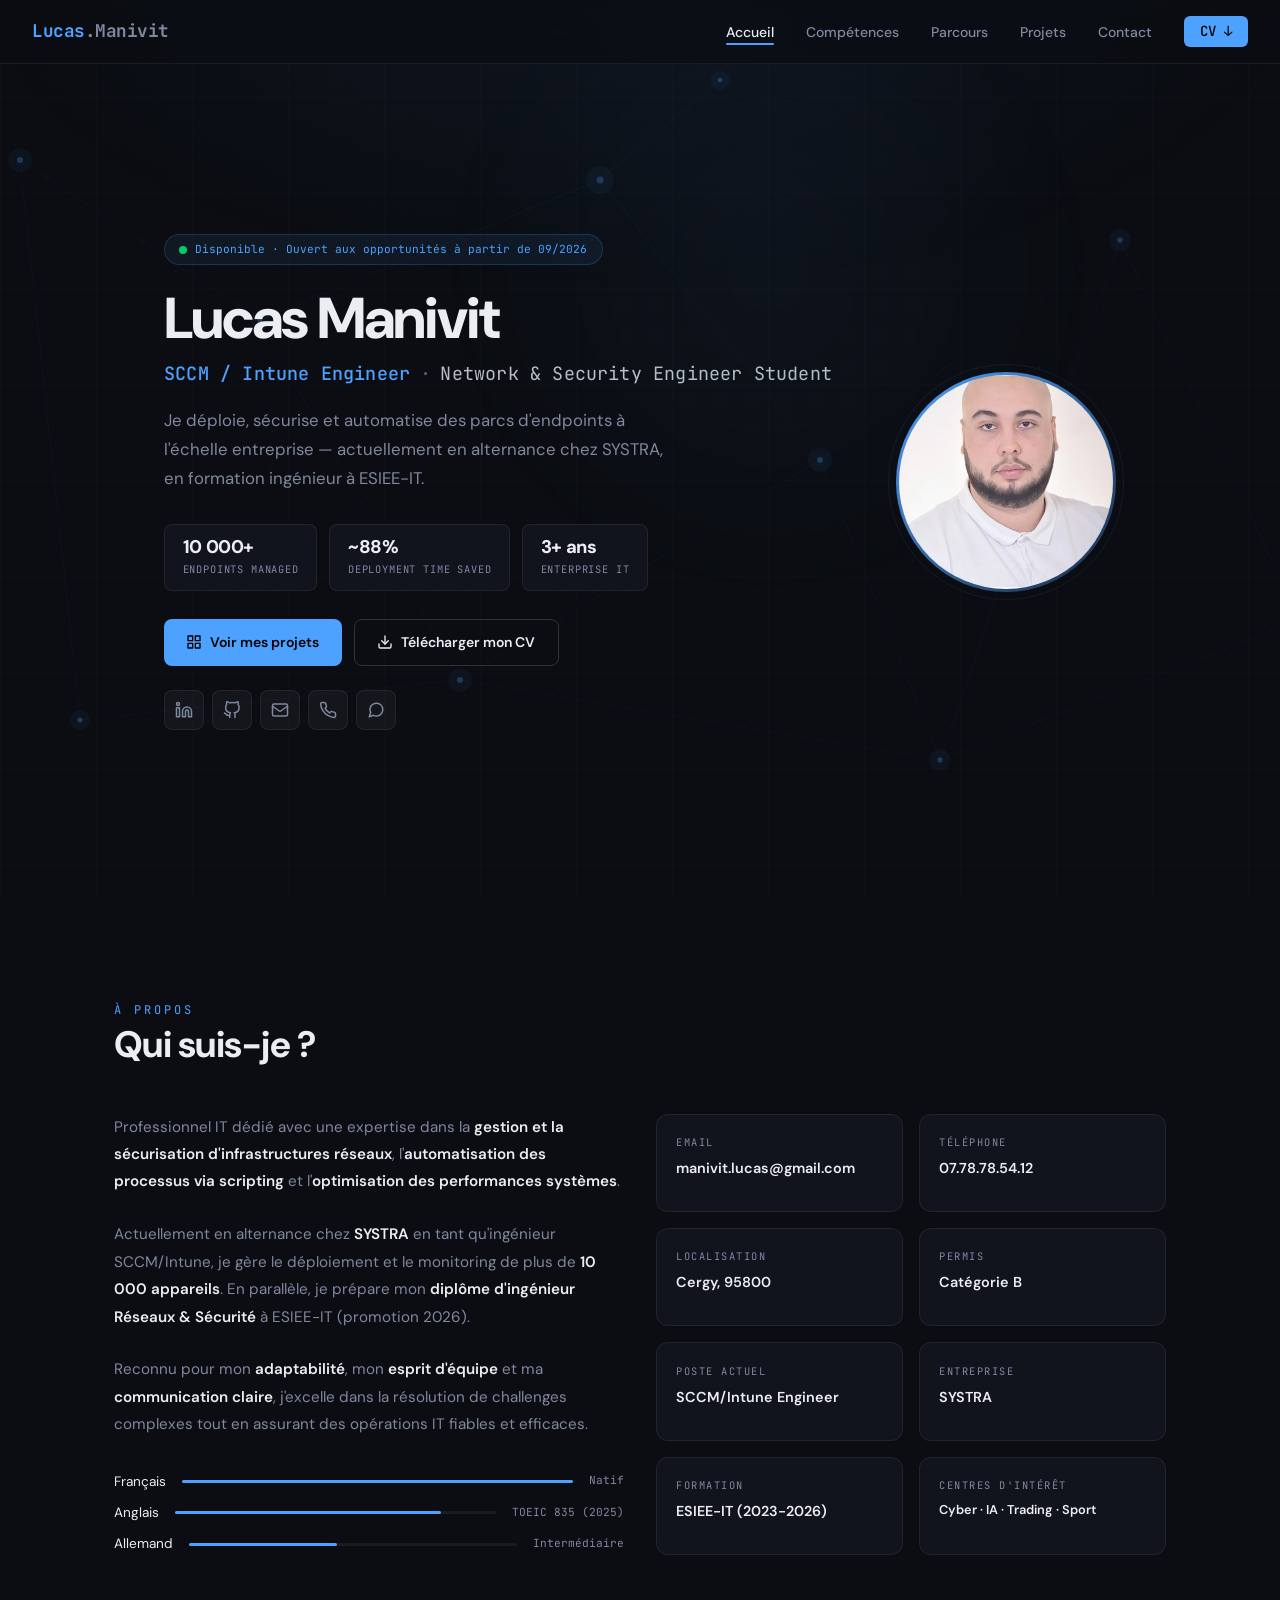
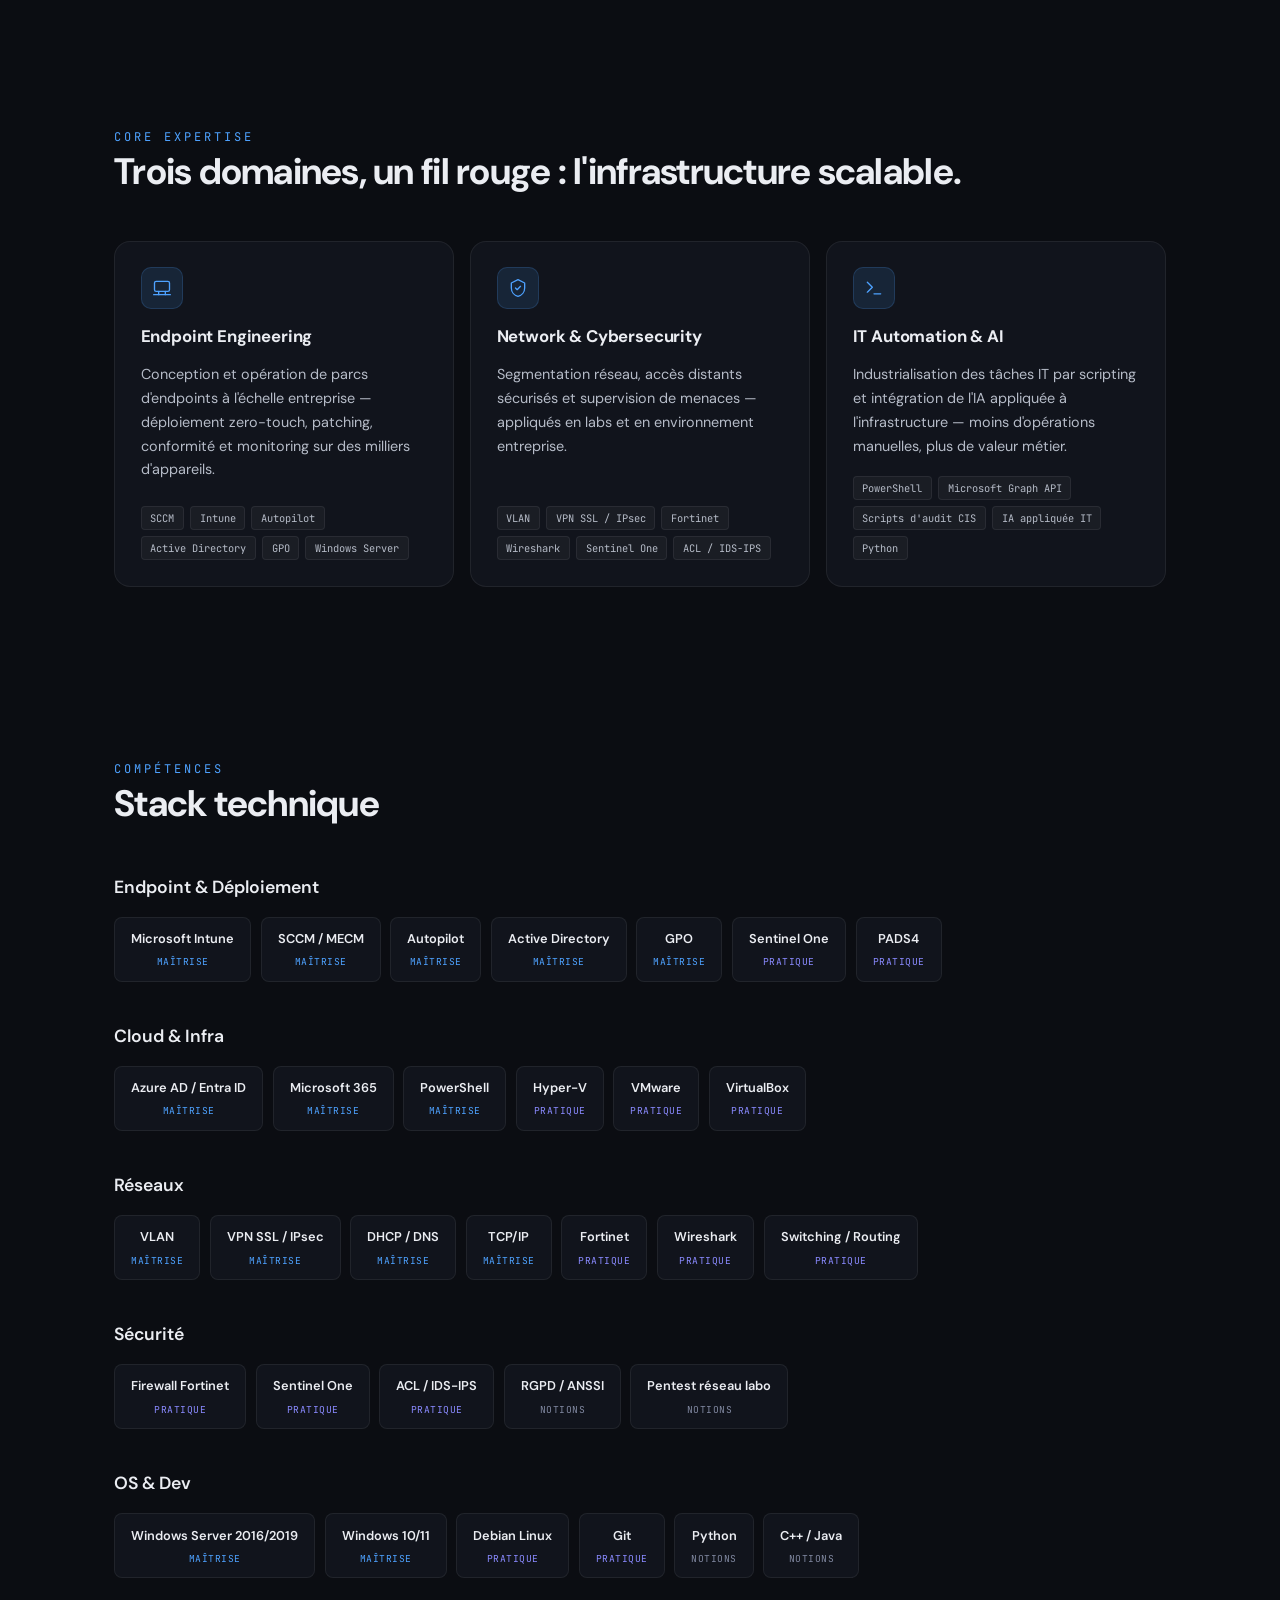
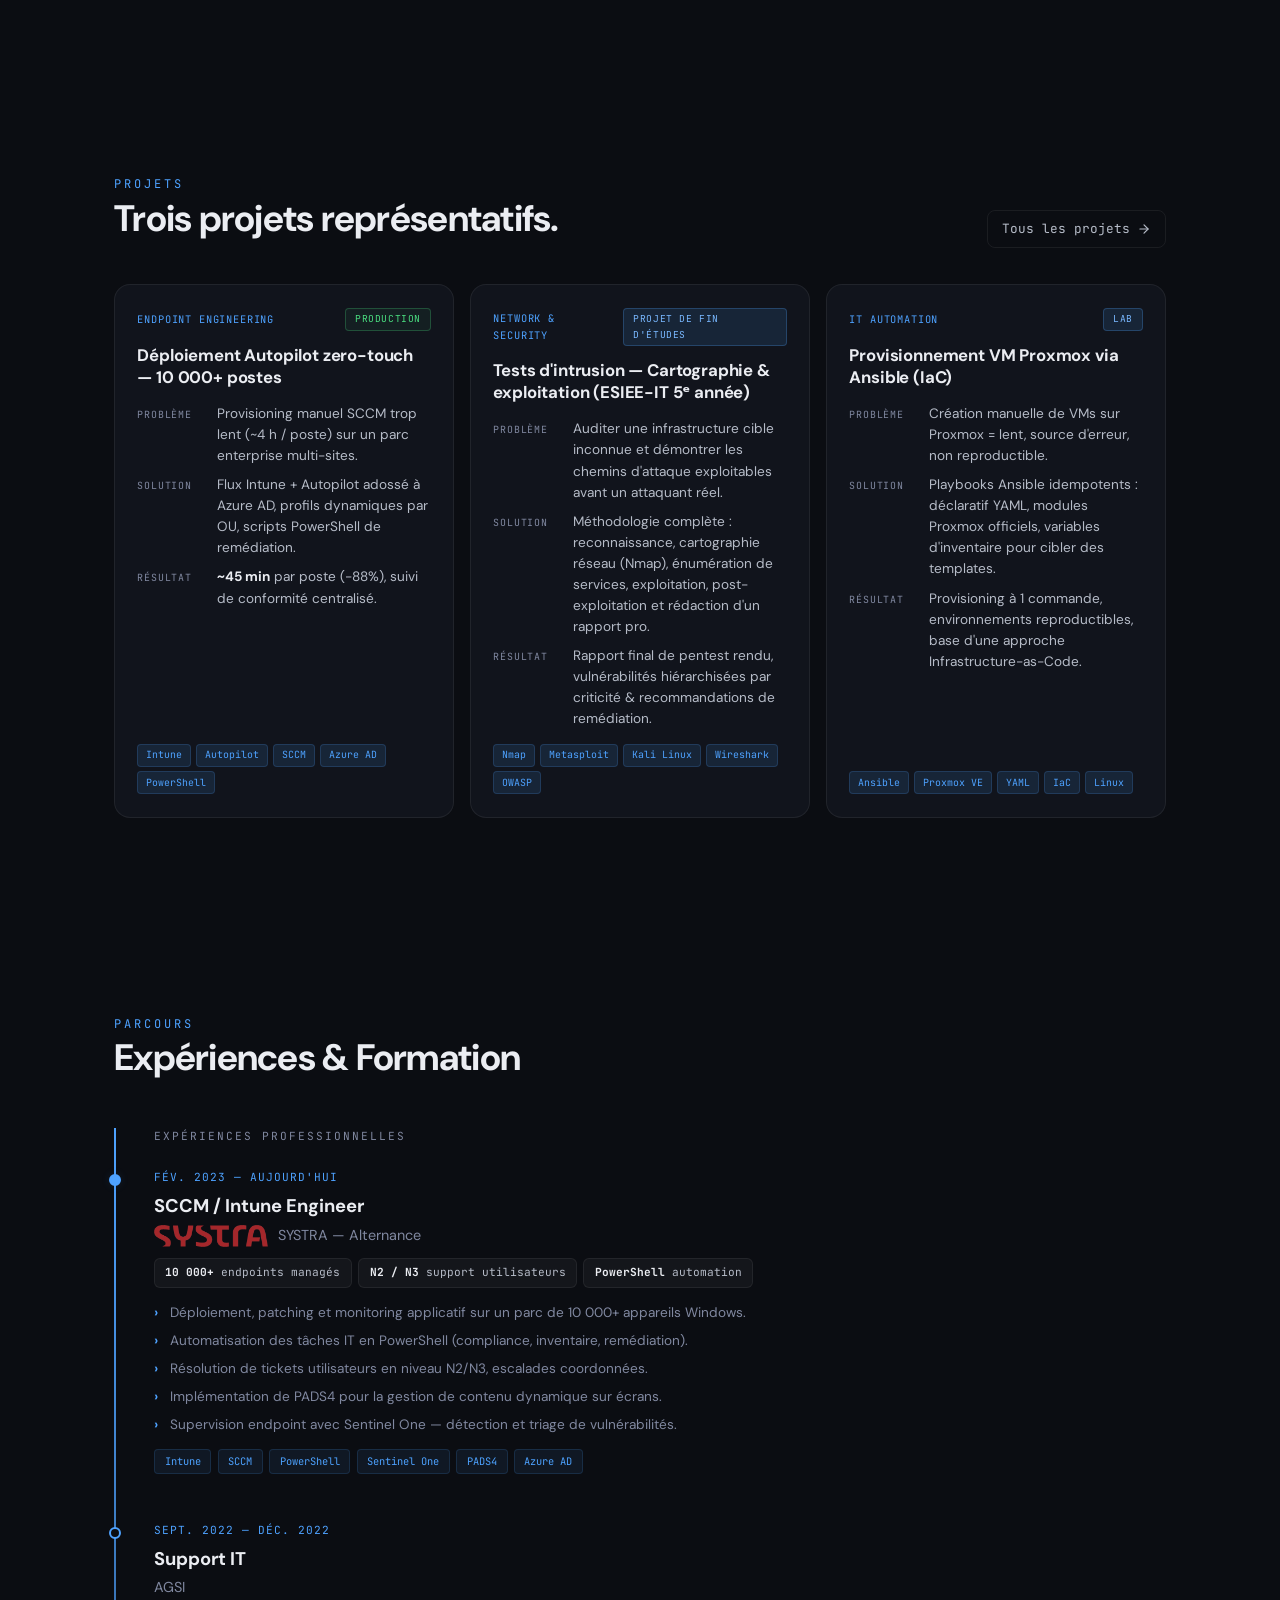
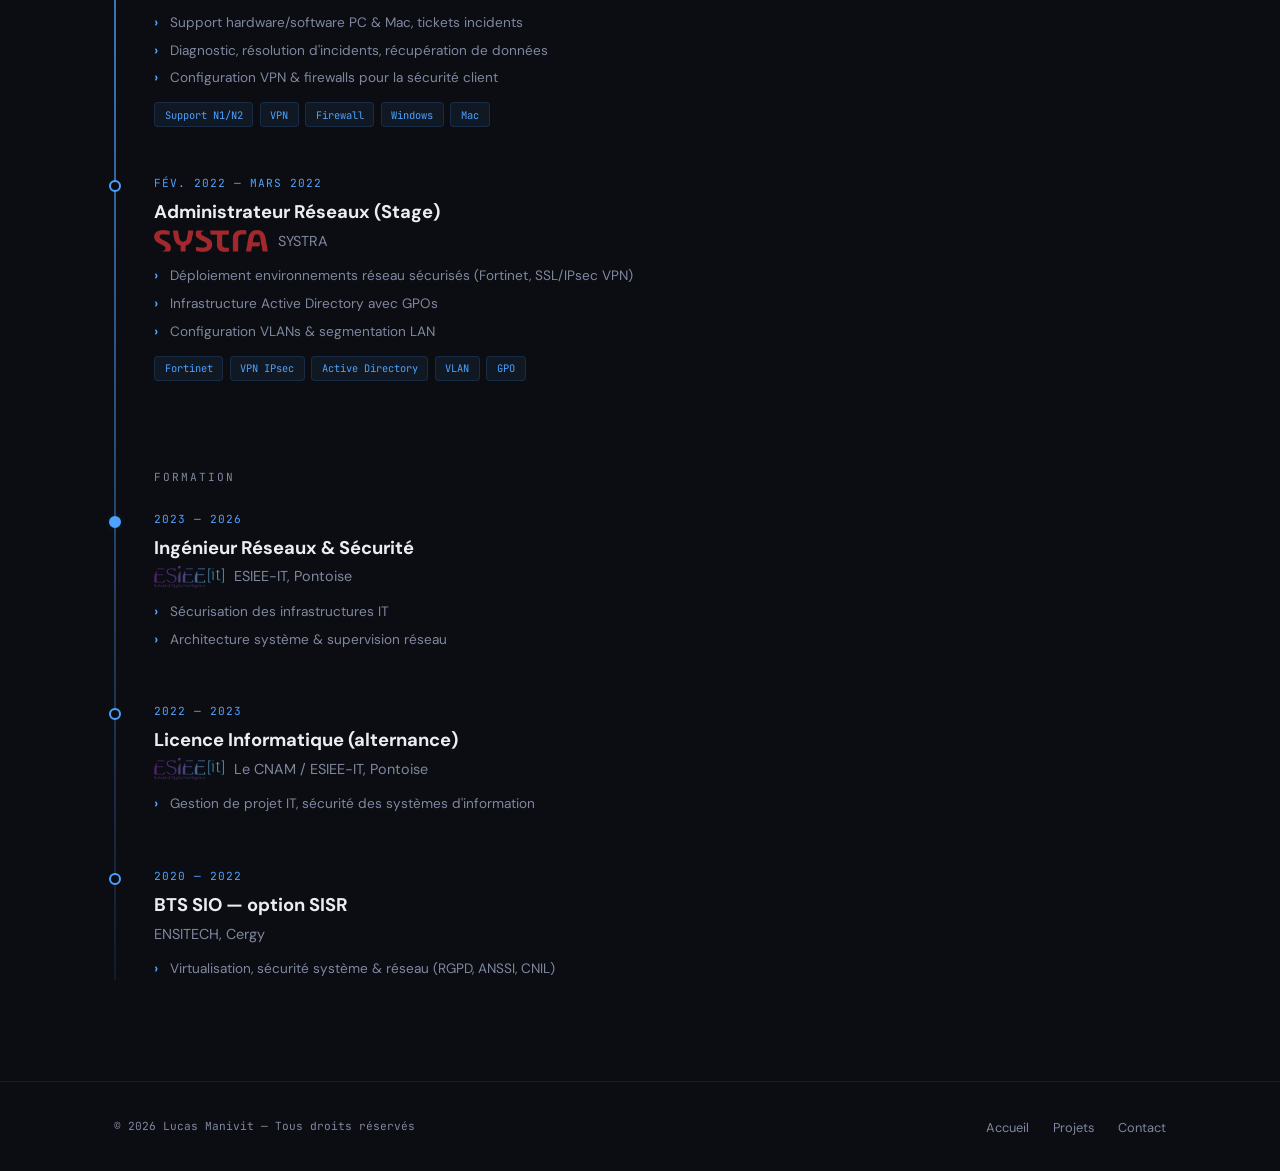
==== commit 1fd4027f: "feat(bg): add subtle animated network background Sober infrastructure-style topology behind page con" ====
--- a/index.html
+++ b/index.html
@@ -28,6 +28,8 @@
   <link rel="preconnect" href="https://fonts.gstatic.com" crossorigin>
   <link href="https://fonts.googleapis.com/css2?family=DM+Sans:wght@400;500;600;700;800&family=JetBrains+Mono:wght@400;500;600;700&display=swap" rel="stylesheet">
   <link rel="stylesheet" href="assets/style.css">
+  <link rel="stylesheet" href="assets/bg-network.css">
+  <script src="assets/bg-network.js" defer></script>
 </head>
 <body>
 
--- a/assets/bg-network.css
+++ b/assets/bg-network.css
@@ -0,0 +1,117 @@
+/* ============================================
+   ANIMATED NETWORK BACKGROUND
+   Sober, professional, infrastructure-style.
+   Sits behind .container content, above body::before grid.
+   ============================================ */
+
+.bg-network {
+  position: fixed;
+  inset: 0;
+  z-index: 0;
+  pointer-events: none;
+  overflow: hidden;
+  contain: strict;
+}
+
+.bg-network::before {
+  content: '';
+  position: absolute;
+  inset: 0;
+  background: radial-gradient(
+    ellipse 80% 50% at 50% 0%,
+    rgba(78, 162, 255, 0.055),
+    transparent 65%
+  );
+}
+
+.bg-network svg {
+  position: absolute;
+  inset: 0;
+  width: 100%;
+  height: 100%;
+  display: block;
+}
+
+.bg-network .net-line {
+  stroke: var(--accent, #4ea2ff);
+  stroke-width: 0.5;
+  stroke-opacity: 0.09;
+  stroke-linecap: round;
+  fill: none;
+}
+
+.bg-network .net-line--scan {
+  stroke: var(--accent-strong, #79b8ff);
+  stroke-width: 0.8;
+  stroke-opacity: 0;
+  stroke-linecap: round;
+  fill: none;
+  stroke-dasharray: 60 600;
+  animation: bg-net-scan 18s linear infinite;
+}
+
+.bg-network .net-line--scan.s2 { animation-duration: 22s; animation-delay: -7s; }
+.bg-network .net-line--scan.s3 { animation-duration: 15s; animation-delay: -3s; }
+.bg-network .net-line--scan.s4 { animation-duration: 26s; animation-delay: -11s; }
+
+.bg-network .net-node {
+  fill: var(--accent, #4ea2ff);
+  fill-opacity: 0.25;
+  transform-origin: center;
+  transform-box: fill-box;
+  animation: bg-net-pulse 7s ease-in-out infinite;
+}
+
+.bg-network .net-node--halo {
+  fill: var(--accent, #4ea2ff);
+  fill-opacity: 0.05;
+  animation: bg-net-halo 7s ease-in-out infinite;
+}
+
+/* Stagger node pulses so they don't all blink in sync */
+.bg-network .net-node.n1, .bg-network .net-node--halo.n1 { animation-delay: -0.4s; animation-duration: 7s; }
+.bg-network .net-node.n2, .bg-network .net-node--halo.n2 { animation-delay: -2.1s; animation-duration: 8s; }
+.bg-network .net-node.n3, .bg-network .net-node--halo.n3 { animation-delay: -4.3s; animation-duration: 6s; }
+.bg-network .net-node.n4, .bg-network .net-node--halo.n4 { animation-delay: -1.2s; animation-duration: 9s; }
+.bg-network .net-node.n5, .bg-network .net-node--halo.n5 { animation-delay: -5.0s; animation-duration: 7.5s; }
+.bg-network .net-node.n6, .bg-network .net-node--halo.n6 { animation-delay: -3.5s; animation-duration: 8.5s; }
+.bg-network .net-node.n7, .bg-network .net-node--halo.n7 { animation-delay: -0.9s; animation-duration: 6.5s; }
+.bg-network .net-node.n8, .bg-network .net-node--halo.n8 { animation-delay: -2.7s; animation-duration: 7.2s; }
+.bg-network .net-node.n9, .bg-network .net-node--halo.n9 { animation-delay: -4.8s; animation-duration: 8.8s; }
+.bg-network .net-node.n10, .bg-network .net-node--halo.n10 { animation-delay: -1.6s; animation-duration: 6.8s; }
+
+@keyframes bg-net-pulse {
+  0%, 100% { fill-opacity: 0.22; }
+  50%      { fill-opacity: 0.55; }
+}
+
+@keyframes bg-net-halo {
+  0%, 100% { fill-opacity: 0.03; }
+  50%      { fill-opacity: 0.10; }
+}
+
+@keyframes bg-net-scan {
+  0%   { stroke-dashoffset: 660;  stroke-opacity: 0; }
+  10%  { stroke-opacity: 0.28; }
+  50%  { stroke-opacity: 0.32; }
+  90%  { stroke-opacity: 0.20; }
+  100% { stroke-dashoffset: 0;    stroke-opacity: 0; }
+}
+
+/* Accessibility: respect user motion preference */
+@media (prefers-reduced-motion: reduce) {
+  .bg-network .net-node,
+  .bg-network .net-node--halo,
+  .bg-network .net-line--scan {
+    animation: none;
+  }
+  .bg-network .net-node       { fill-opacity: 0.35; }
+  .bg-network .net-node--halo { fill-opacity: 0.07; }
+  .bg-network .net-line--scan { stroke-opacity: 0.18; }
+}
+
+/* On very small screens, dim further so the network never competes with copy */
+@media (max-width: 640px) {
+  .bg-network .net-line       { stroke-opacity: 0.07; }
+  .bg-network .net-node       { fill-opacity: 0.18; }
+}
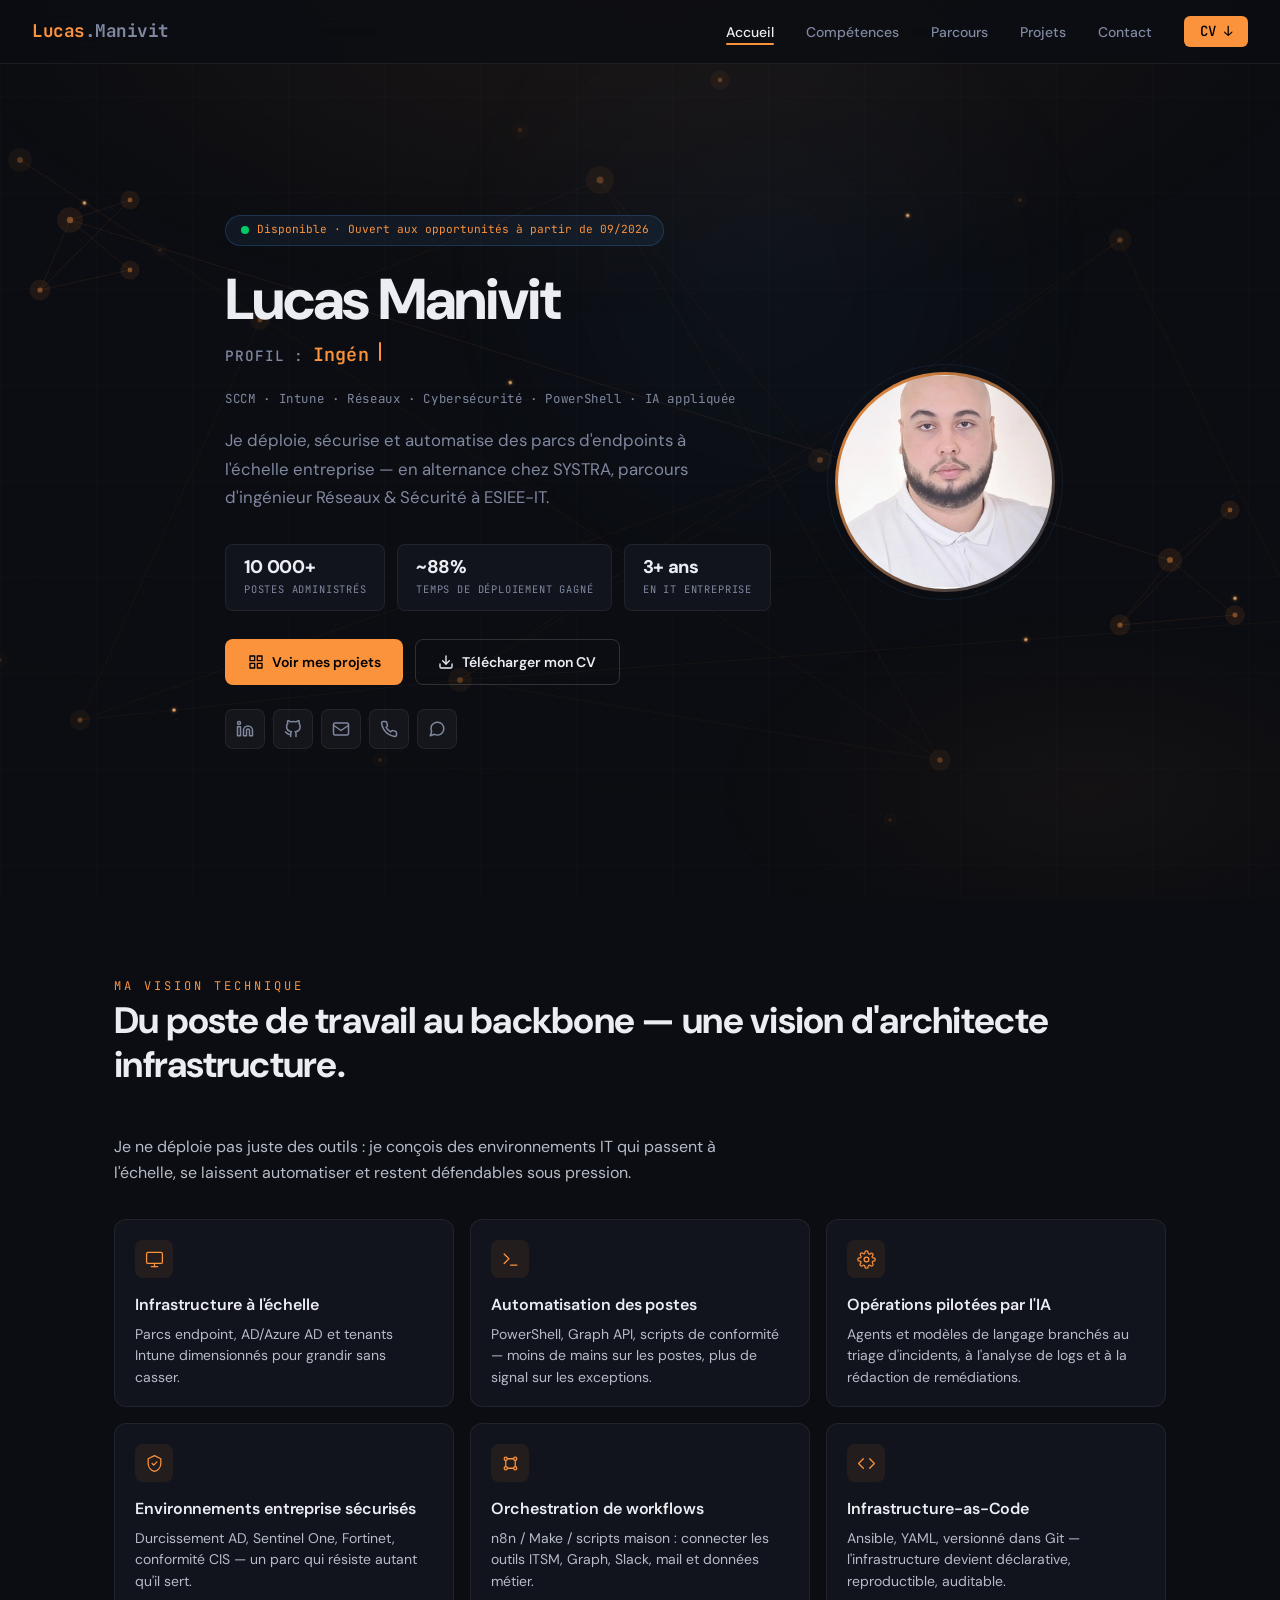
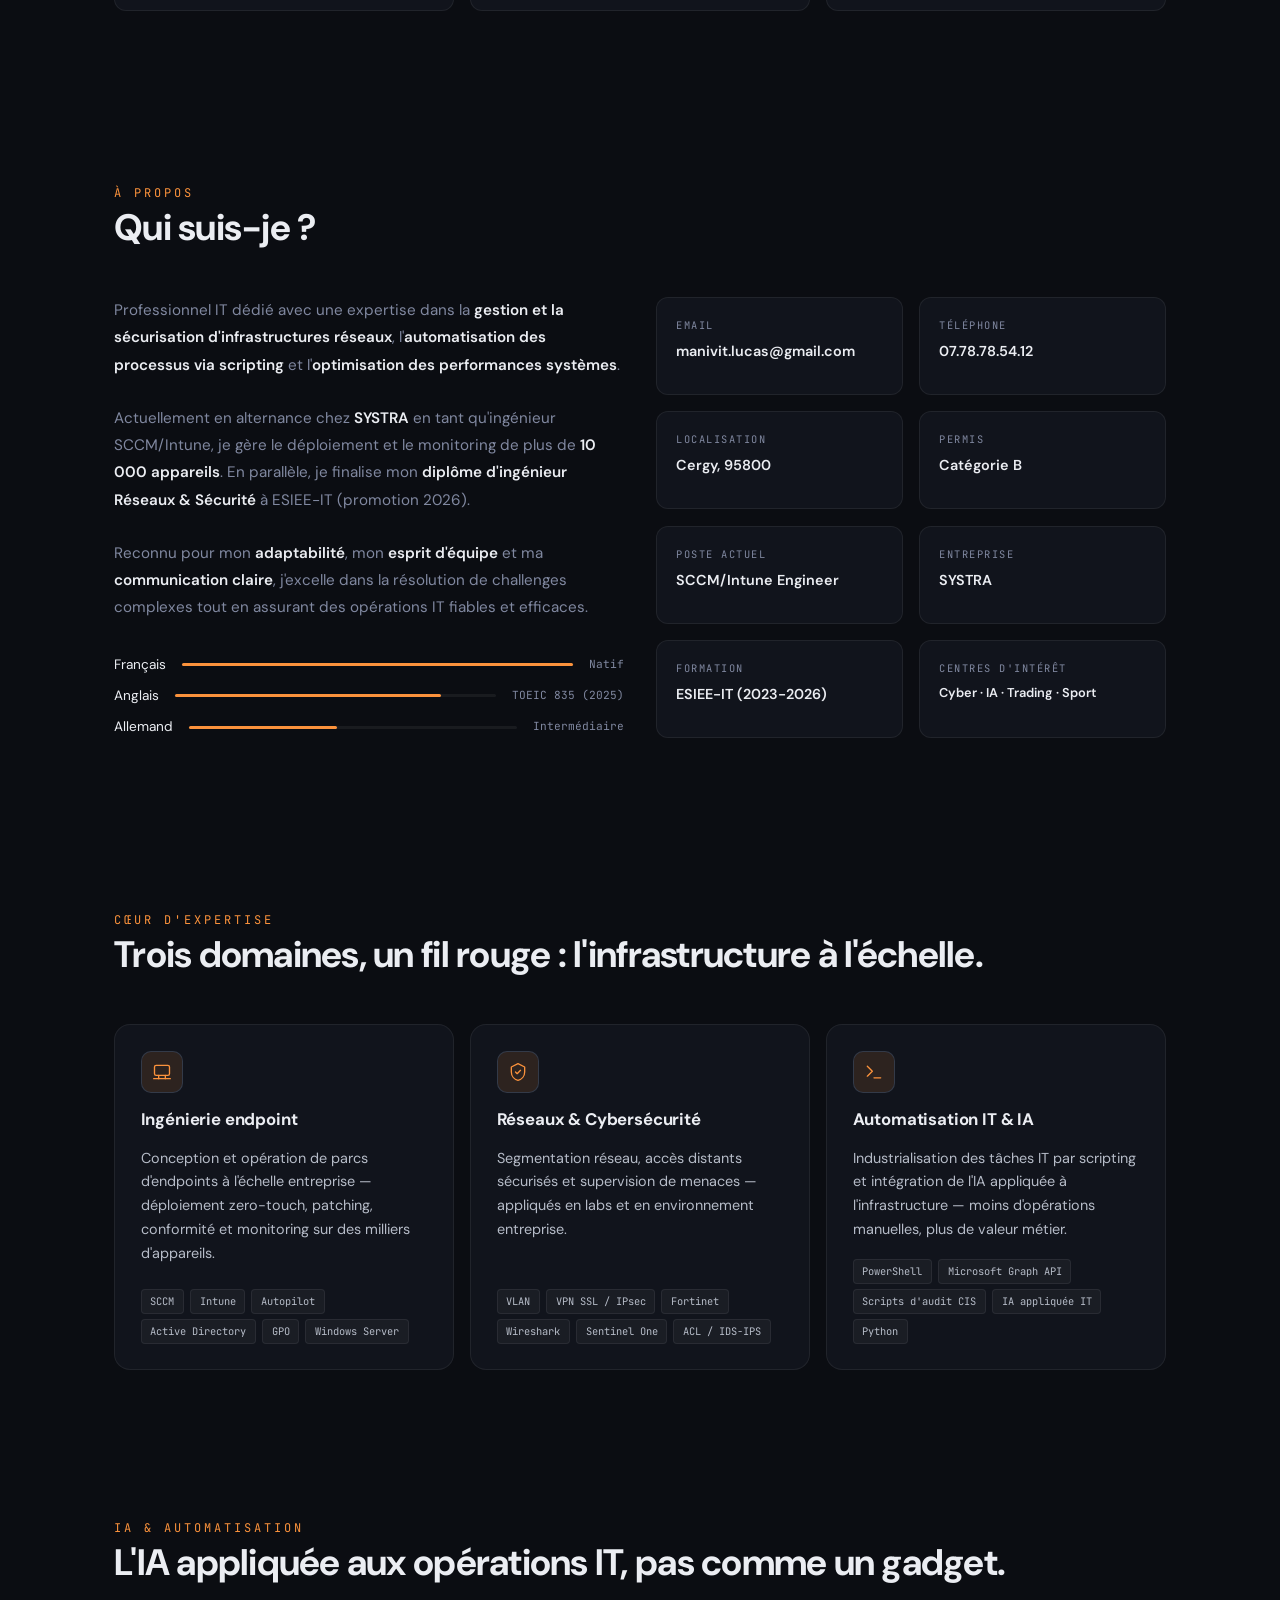
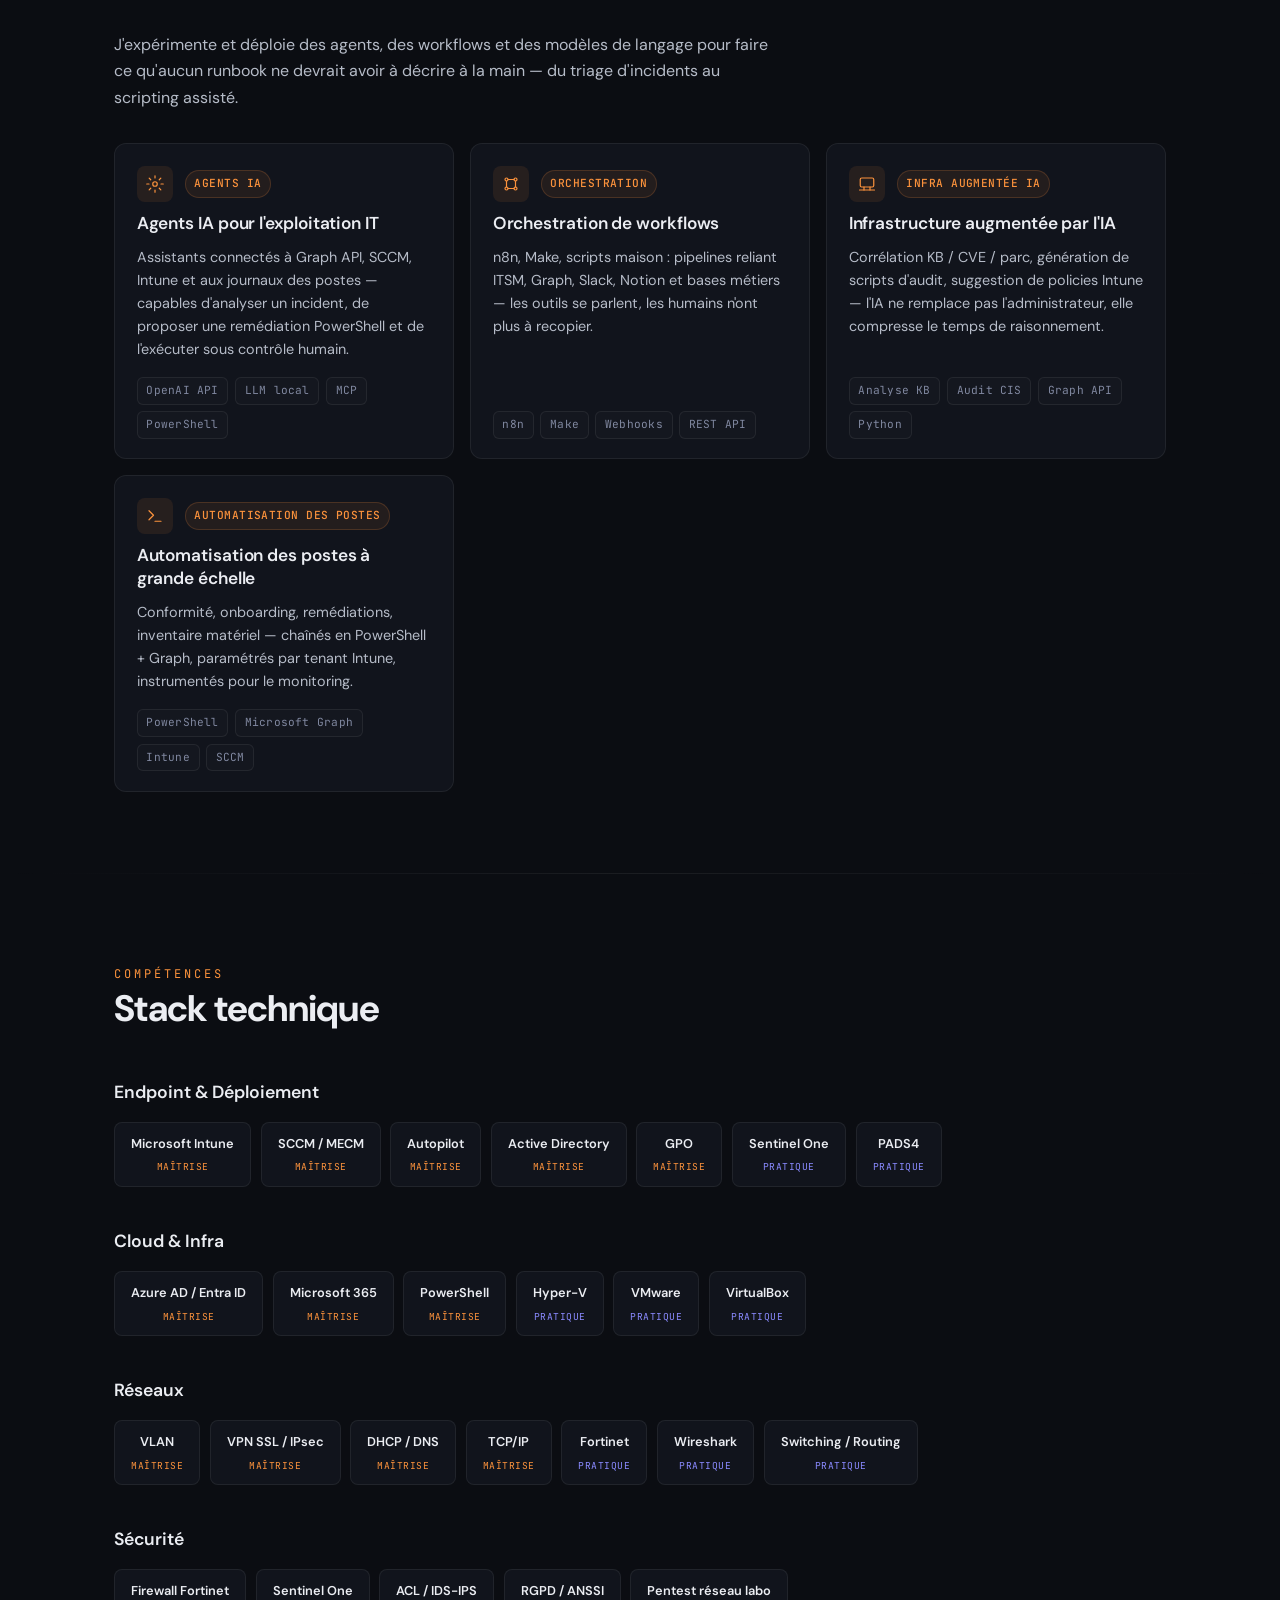
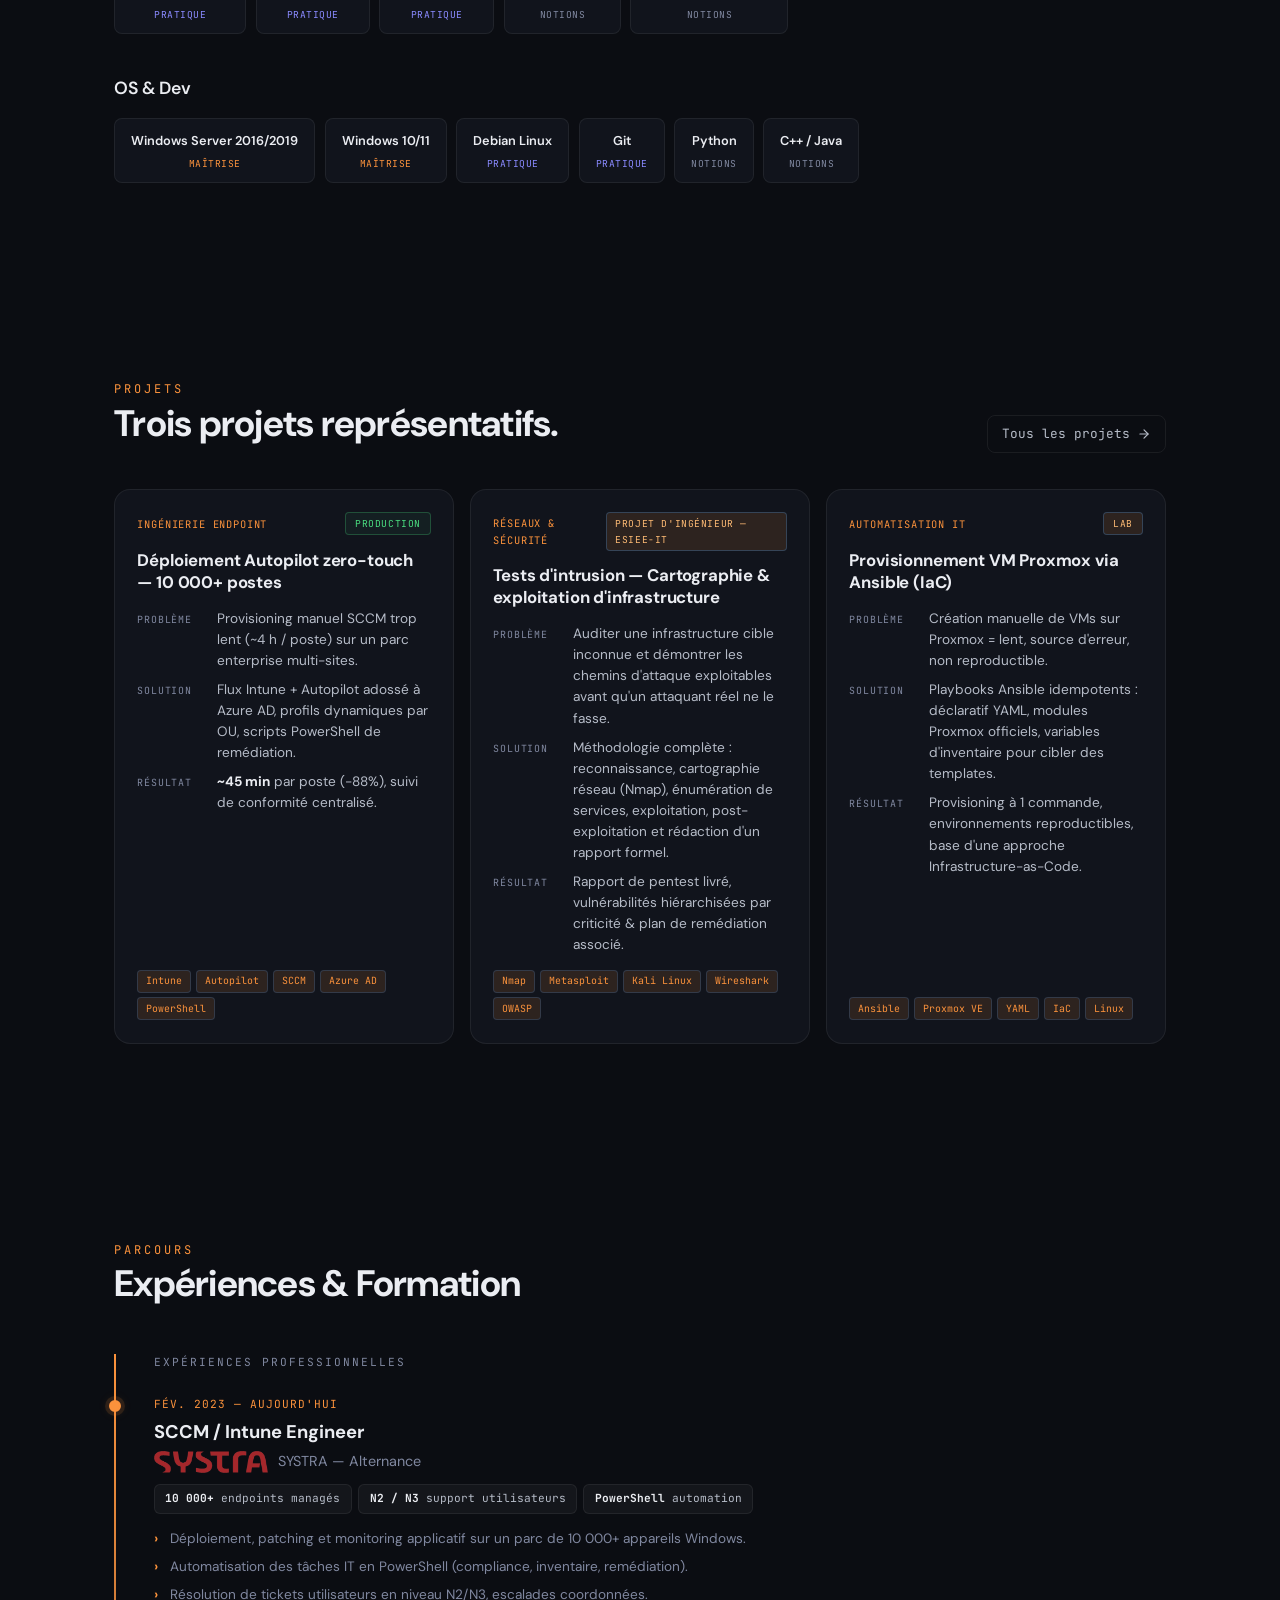
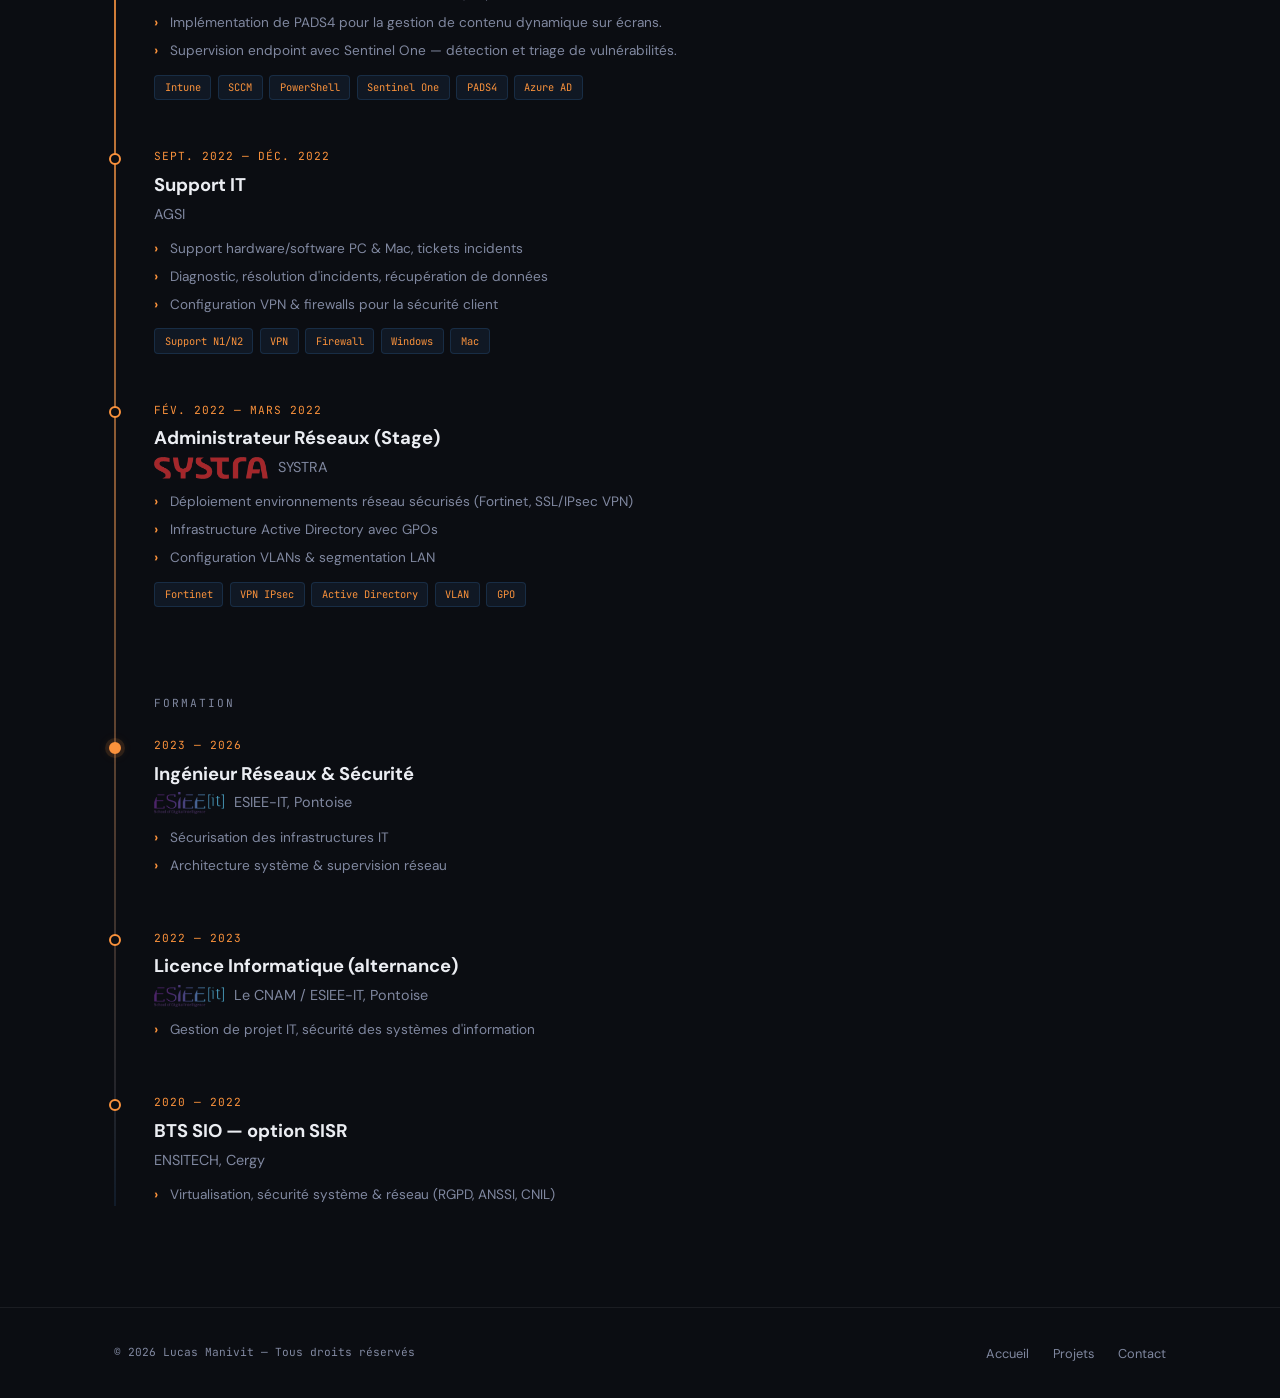
==== commit 33bcc60e: "feat: premium portfolio iteration — animated bg V2, orange palette, AI sections, hero rotator Major " ====
--- a/index.html
+++ b/index.html
@@ -3,16 +3,16 @@
 <head>
   <meta charset="UTF-8">
   <meta name="viewport" content="width=device-width, initial-scale=1.0">
-  <title>Lucas Manivit — SCCM / Intune Engineer · Network &amp; Security Student</title>
-  <meta name="description" content="Lucas Manivit — SCCM / Intune Engineer en alternance chez SYSTRA (10 000+ endpoints) et étudiant ingénieur Réseaux &amp; Sécurité à ESIEE-IT. Expertise : SCCM, Intune, PowerShell, Active Directory, Windows Server, VLAN, VPN, Fortinet, Wireshark, Sentinel One.">
-  <meta name="keywords" content="SCCM, Intune, PowerShell, Active Directory, Windows Server, VLAN, VPN, Fortinet, Wireshark, Sentinel One, alternance, ingénieur réseaux sécurité, ESIEE-IT, SYSTRA, endpoint engineering, Lucas Manivit">
+  <title>Lucas Manivit — SCCM / Intune Engineer · Ingénieur Réseaux &amp; Sécurité</title>
+  <meta name="description" content="Lucas Manivit — Ingénieur SCCM / Intune en alternance chez SYSTRA (10 000+ endpoints), parcours ingénieur Réseaux &amp; Sécurité à ESIEE-IT (promotion 2026). Expertise : SCCM, Intune, PowerShell, Active Directory, Windows Server, VLAN, VPN, Fortinet, Wireshark, Sentinel One, IA appliquée aux opérations IT.">
+  <meta name="keywords" content="SCCM, Intune, PowerShell, Active Directory, Windows Server, VLAN, VPN, Fortinet, Wireshark, Sentinel One, alternance, ingénieur réseaux sécurité, ESIEE-IT, SYSTRA, endpoint engineering, IA, automation, Lucas Manivit">
   <meta name="author" content="Lucas Manivit">
   <link rel="canonical" href="https://entimo.github.io/portfolio/index.html">
 
   <!-- Open Graph -->
   <meta property="og:type" content="website">
-  <meta property="og:title" content="Lucas Manivit — SCCM / Intune Engineer · Network &amp; Security Student">
-  <meta property="og:description" content="Ingénieur SCCM/Intune chez SYSTRA — 10 000+ endpoints. Étudiant Réseaux &amp; Sécurité ESIEE-IT 2026. Portfolio recruteur IT.">
+  <meta property="og:title" content="Lucas Manivit — SCCM / Intune Engineer · Ingénieur Réseaux &amp; Sécurité">
+  <meta property="og:description" content="Ingénieur SCCM/Intune chez SYSTRA — 10 000+ endpoints. Parcours ingénieur Réseaux &amp; Sécurité ESIEE-IT 2026. IA & automation appliquées à l'IT.">
   <meta property="og:url" content="https://entimo.github.io/portfolio/index.html">
   <meta property="og:image" content="https://entimo.github.io/portfolio/assets/profil.JPG">
   <meta property="og:locale" content="fr_FR">
@@ -20,15 +20,17 @@
   <!-- Twitter Card -->
   <meta name="twitter:card" content="summary_large_image">
   <meta name="twitter:title" content="Lucas Manivit — SCCM / Intune Engineer">
-  <meta name="twitter:description" content="Ingénieur SCCM/Intune · 10 000+ endpoints · Étudiant Réseaux &amp; Sécurité ESIEE-IT.">
+  <meta name="twitter:description" content="Ingénieur SCCM/Intune · 10 000+ endpoints · Parcours ingénieur Réseaux &amp; Sécurité ESIEE-IT 2026.">
   <meta name="twitter:image" content="https://entimo.github.io/portfolio/assets/profil.JPG">
 
   <meta name="theme-color" content="#0b0d12">
+  <meta name="color-scheme" content="dark">
   <link rel="preconnect" href="https://fonts.googleapis.com">
   <link rel="preconnect" href="https://fonts.gstatic.com" crossorigin>
   <link href="https://fonts.googleapis.com/css2?family=DM+Sans:wght@400;500;600;700;800&family=JetBrains+Mono:wght@400;500;600;700&display=swap" rel="stylesheet">
   <link rel="stylesheet" href="assets/style.css">
   <link rel="stylesheet" href="assets/bg-network.css">
+  <link rel="stylesheet" href="assets/premium.css">
   <script src="assets/bg-network.js" defer></script>
 </head>
 <body>
@@ -65,28 +67,31 @@
 
           <h1 class="hero-name">Lucas Manivit</h1>
 
-          <p class="hero-role">
-            SCCM / Intune Engineer
-            <span class="hero-role-sep">·</span>
-            <span class="hero-role-alt">Network &amp; Security Engineer Student</span>
+          <p class="hero-role hero-role-dynamic" aria-label="Spécialisations de Lucas Manivit">
+            <span class="hero-role-prefix">Profil :</span>
+            <span id="hero-rotating-role" class="hero-rotating-role" aria-live="polite">Ingénieur SCCM / Intune</span>
+            <span class="hero-cursor" aria-hidden="true"></span>
+          </p>
+          <p class="hero-role-stack" aria-hidden="true">
+            SCCM · Intune · Réseaux · Cybersécurité · PowerShell · IA appliquée
           </p>
 
           <p class="hero-subtitle">
-            Je déploie, sécurise et automatise des parcs d'endpoints à l'échelle entreprise — actuellement en alternance chez SYSTRA, en formation ingénieur à ESIEE-IT.
+            Je déploie, sécurise et automatise des parcs d'endpoints à l'échelle entreprise — en alternance chez SYSTRA, parcours d'ingénieur Réseaux &amp; Sécurité à ESIEE-IT.
           </p>
 
           <ul class="hero-metrics" aria-label="Chiffres clés">
             <li>
               <span class="hero-metric-value">10 000+</span>
-              <span class="hero-metric-label">endpoints managed</span>
+              <span class="hero-metric-label">postes administrés</span>
             </li>
             <li>
               <span class="hero-metric-value">~88%</span>
-              <span class="hero-metric-label">deployment time saved</span>
+              <span class="hero-metric-label">temps de déploiement gagné</span>
             </li>
             <li>
               <span class="hero-metric-value">3+ ans</span>
-              <span class="hero-metric-label">enterprise IT</span>
+              <span class="hero-metric-label">en IT entreprise</span>
             </li>
           </ul>
 
@@ -130,6 +135,65 @@
     </div>
   </section>
 
+  <!-- ========== MA VISION TECHNIQUE (Architect framing) ========== -->
+  <section class="section section-tight" id="build" aria-labelledby="build-title">
+    <div class="container">
+      <div class="reveal">
+        <span class="section-label">Ma vision technique</span>
+        <h2 class="section-title" id="build-title">Du poste de travail au backbone — une vision d'architecte infrastructure.</h2>
+        <p class="section-lede">
+          Je ne déploie pas juste des outils : je conçois des environnements IT qui passent à l'échelle,
+          se laissent automatiser et restent défendables sous pression.
+        </p>
+      </div>
+
+      <ul class="pillars-grid reveal-stagger" role="list">
+        <li class="pillar reveal-child">
+          <span class="pillar-icon" aria-hidden="true">
+            <svg viewBox="0 0 24 24" fill="none" stroke="currentColor" stroke-width="1.6" stroke-linecap="round" stroke-linejoin="round"><rect x="2" y="3" width="20" height="14" rx="2"/><line x1="8" y1="21" x2="16" y2="21"/><line x1="12" y1="17" x2="12" y2="21"/></svg>
+          </span>
+          <h3 class="pillar-title">Infrastructure à l'échelle</h3>
+          <p class="pillar-desc">Parcs endpoint, AD/Azure AD et tenants Intune dimensionnés pour grandir sans casser.</p>
+        </li>
+        <li class="pillar reveal-child">
+          <span class="pillar-icon" aria-hidden="true">
+            <svg viewBox="0 0 24 24" fill="none" stroke="currentColor" stroke-width="1.6" stroke-linecap="round" stroke-linejoin="round"><polyline points="4 17 10 11 4 5"/><line x1="12" y1="19" x2="20" y2="19"/></svg>
+          </span>
+          <h3 class="pillar-title">Automatisation des postes</h3>
+          <p class="pillar-desc">PowerShell, Graph API, scripts de conformité — moins de mains sur les postes, plus de signal sur les exceptions.</p>
+        </li>
+        <li class="pillar reveal-child">
+          <span class="pillar-icon" aria-hidden="true">
+            <svg viewBox="0 0 24 24" fill="none" stroke="currentColor" stroke-width="1.6" stroke-linecap="round" stroke-linejoin="round"><circle cx="12" cy="12" r="3"/><path d="M19.4 15a1.65 1.65 0 00.33 1.82l.06.06a2 2 0 11-2.83 2.83l-.06-.06a1.65 1.65 0 00-1.82-.33 1.65 1.65 0 00-1 1.51V21a2 2 0 11-4 0v-.09a1.65 1.65 0 00-1-1.51 1.65 1.65 0 00-1.82.33l-.06.06a2 2 0 11-2.83-2.83l.06-.06A1.65 1.65 0 005 15a1.65 1.65 0 00-1.51-1H3a2 2 0 110-4h.09A1.65 1.65 0 005 9a1.65 1.65 0 00-.33-1.82l-.06-.06a2 2 0 112.83-2.83l.06.06A1.65 1.65 0 009 5a1.65 1.65 0 001-1.51V3a2 2 0 114 0v.09A1.65 1.65 0 0015 5a1.65 1.65 0 001.82-.33l.06-.06a2 2 0 112.83 2.83l-.06.06A1.65 1.65 0 0019 9a1.65 1.65 0 001.51 1H21a2 2 0 110 4h-.09A1.65 1.65 0 0019.4 15z"/></svg>
+          </span>
+          <h3 class="pillar-title">Opérations pilotées par l'IA</h3>
+          <p class="pillar-desc">Agents et modèles de langage branchés au triage d'incidents, à l'analyse de logs et à la rédaction de remédiations.</p>
+        </li>
+        <li class="pillar reveal-child">
+          <span class="pillar-icon" aria-hidden="true">
+            <svg viewBox="0 0 24 24" fill="none" stroke="currentColor" stroke-width="1.6" stroke-linecap="round" stroke-linejoin="round"><path d="M12 2L4 6v6c0 5 3.5 9 8 10 4.5-1 8-5 8-10V6l-8-4z"/><path d="M9 12l2 2 4-4"/></svg>
+          </span>
+          <h3 class="pillar-title">Environnements entreprise sécurisés</h3>
+          <p class="pillar-desc">Durcissement AD, Sentinel One, Fortinet, conformité CIS — un parc qui résiste autant qu'il sert.</p>
+        </li>
+        <li class="pillar reveal-child">
+          <span class="pillar-icon" aria-hidden="true">
+            <svg viewBox="0 0 24 24" fill="none" stroke="currentColor" stroke-width="1.6" stroke-linecap="round" stroke-linejoin="round"><circle cx="6" cy="6" r="2"/><circle cx="18" cy="6" r="2"/><circle cx="6" cy="18" r="2"/><circle cx="18" cy="18" r="2"/><path d="M8 6h8M6 8v8M18 8v8M8 18h8"/></svg>
+          </span>
+          <h3 class="pillar-title">Orchestration de workflows</h3>
+          <p class="pillar-desc">n8n / Make / scripts maison : connecter les outils ITSM, Graph, Slack, mail et données métier.</p>
+        </li>
+        <li class="pillar reveal-child">
+          <span class="pillar-icon" aria-hidden="true">
+            <svg viewBox="0 0 24 24" fill="none" stroke="currentColor" stroke-width="1.6" stroke-linecap="round" stroke-linejoin="round"><polyline points="16 18 22 12 16 6"/><polyline points="8 6 2 12 8 18"/></svg>
+          </span>
+          <h3 class="pillar-title">Infrastructure-as-Code</h3>
+          <p class="pillar-desc">Ansible, YAML, versionné dans Git — l'infrastructure devient déclarative, reproductible, auditable.</p>
+        </li>
+      </ul>
+    </div>
+  </section>
+
   <!-- ========== ABOUT ========== -->
   <section class="section" id="about">
     <div class="container">
@@ -147,7 +211,7 @@
           <br>
           <p class="about-text">
             Actuellement en alternance chez <strong>SYSTRA</strong> en tant qu'ingénieur SCCM/Intune, je gère le déploiement
-            et le monitoring de plus de <strong>10 000 appareils</strong>. En parallèle, je prépare mon <strong>diplôme d'ingénieur
+            et le monitoring de plus de <strong>10 000 appareils</strong>. En parallèle, je finalise mon <strong>diplôme d'ingénieur
             Réseaux & Sécurité</strong> à ESIEE-IT (promotion 2026).
           </p>
           <br>
@@ -217,8 +281,8 @@
   <section class="section section-tight" id="expertise">
     <div class="container">
       <div class="reveal">
-        <span class="section-label">Core Expertise</span>
-        <h2 class="section-title">Trois domaines, un fil rouge : l'infrastructure scalable.</h2>
+        <span class="section-label">Cœur d'expertise</span>
+        <h2 class="section-title">Trois domaines, un fil rouge : l'infrastructure à l'échelle.</h2>
       </div>
 
       <div class="expertise-grid">
@@ -227,7 +291,7 @@
           <div class="expertise-icon" aria-hidden="true">
             <svg viewBox="0 0 24 24" fill="none" stroke="currentColor" stroke-width="1.6" stroke-linecap="round" stroke-linejoin="round"><rect x="3" y="4" width="18" height="12" rx="2"/><line x1="2" y1="20" x2="22" y2="20"/><line x1="8" y1="16" x2="8" y2="20"/><line x1="16" y1="16" x2="16" y2="20"/></svg>
           </div>
-          <h3 class="expertise-title">Endpoint Engineering</h3>
+          <h3 class="expertise-title">Ingénierie endpoint</h3>
           <p class="expertise-desc">
             Conception et opération de parcs d'endpoints à l'échelle entreprise — déploiement zero-touch, patching, conformité et monitoring sur des milliers d'appareils.
           </p>
@@ -240,7 +304,7 @@
           <div class="expertise-icon" aria-hidden="true">
             <svg viewBox="0 0 24 24" fill="none" stroke="currentColor" stroke-width="1.6" stroke-linecap="round" stroke-linejoin="round"><path d="M12 2l8 4v6c0 5-3.5 9-8 10-4.5-1-8-5-8-10V6l8-4z"/><path d="M9 12l2 2 4-4"/></svg>
           </div>
-          <h3 class="expertise-title">Network &amp; Cybersecurity</h3>
+          <h3 class="expertise-title">Réseaux &amp; Cybersécurité</h3>
           <p class="expertise-desc">
             Segmentation réseau, accès distants sécurisés et supervision de menaces — appliqués en labs et en environnement entreprise.
           </p>
@@ -253,12 +317,98 @@
           <div class="expertise-icon" aria-hidden="true">
             <svg viewBox="0 0 24 24" fill="none" stroke="currentColor" stroke-width="1.6" stroke-linecap="round" stroke-linejoin="round"><polyline points="4 17 10 11 4 5"/><line x1="12" y1="19" x2="20" y2="19"/></svg>
           </div>
-          <h3 class="expertise-title">IT Automation &amp; AI</h3>
+          <h3 class="expertise-title">Automatisation IT &amp; IA</h3>
           <p class="expertise-desc">
             Industrialisation des tâches IT par scripting et intégration de l'IA appliquée à l'infrastructure — moins d'opérations manuelles, plus de valeur métier.
           </p>
           <ul class="expertise-tags">
             <li>PowerShell</li><li>Microsoft Graph API</li><li>Scripts d'audit CIS</li><li>IA appliquée IT</li><li>Python</li>
+          </ul>
+        </article>
+
+      </div>
+    </div>
+  </section>
+
+  <!-- ========== IA & AUTOMATISATION ========== -->
+  <section class="section section-tight ai-section" id="ai" aria-labelledby="ai-title">
+    <div class="container">
+      <div class="reveal">
+        <span class="section-label">IA &amp; Automatisation</span>
+        <h2 class="section-title" id="ai-title">L'IA appliquée aux opérations IT, pas comme un gadget.</h2>
+        <p class="section-lede">
+          J'expérimente et déploie des agents, des workflows et des modèles de langage pour faire ce qu'aucun
+          runbook ne devrait avoir à décrire à la main — du triage d'incidents au scripting assisté.
+        </p>
+      </div>
+
+      <div class="ai-grid reveal-stagger">
+
+        <article class="ai-card reveal-child">
+          <div class="ai-card-head">
+            <span class="ai-card-icon" aria-hidden="true">
+              <svg viewBox="0 0 24 24" fill="none" stroke="currentColor" stroke-width="1.6" stroke-linecap="round" stroke-linejoin="round"><circle cx="12" cy="12" r="3"/><path d="M12 1v3M12 20v3M4.22 4.22l2.12 2.12M17.66 17.66l2.12 2.12M1 12h3M20 12h3M4.22 19.78l2.12-2.12M17.66 6.34l2.12-2.12"/></svg>
+            </span>
+            <span class="ai-card-tag">Agents IA</span>
+          </div>
+          <h3 class="ai-card-title">Agents IA pour l'exploitation IT</h3>
+          <p class="ai-card-desc">
+            Assistants connectés à Graph API, SCCM, Intune et aux journaux des postes — capables d'analyser
+            un incident, de proposer une remédiation PowerShell et de l'exécuter sous contrôle humain.
+          </p>
+          <ul class="ai-card-tags">
+            <li>OpenAI API</li><li>LLM local</li><li>MCP</li><li>PowerShell</li>
+          </ul>
+        </article>
+
+        <article class="ai-card reveal-child">
+          <div class="ai-card-head">
+            <span class="ai-card-icon" aria-hidden="true">
+              <svg viewBox="0 0 24 24" fill="none" stroke="currentColor" stroke-width="1.6" stroke-linecap="round" stroke-linejoin="round"><circle cx="6" cy="6" r="2"/><circle cx="18" cy="6" r="2"/><circle cx="6" cy="18" r="2"/><circle cx="18" cy="18" r="2"/><path d="M8 6h8M6 8v8M18 8v8M8 18h8"/></svg>
+            </span>
+            <span class="ai-card-tag">Orchestration</span>
+          </div>
+          <h3 class="ai-card-title">Orchestration de workflows</h3>
+          <p class="ai-card-desc">
+            n8n, Make, scripts maison : pipelines reliant ITSM, Graph, Slack, Notion et bases métiers —
+            les outils se parlent, les humains n'ont plus à recopier.
+          </p>
+          <ul class="ai-card-tags">
+            <li>n8n</li><li>Make</li><li>Webhooks</li><li>REST API</li>
+          </ul>
+        </article>
+
+        <article class="ai-card reveal-child">
+          <div class="ai-card-head">
+            <span class="ai-card-icon" aria-hidden="true">
+              <svg viewBox="0 0 24 24" fill="none" stroke="currentColor" stroke-width="1.6" stroke-linecap="round" stroke-linejoin="round"><rect x="3" y="4" width="18" height="12" rx="2"/><line x1="2" y1="20" x2="22" y2="20"/><line x1="8" y1="16" x2="8" y2="20"/><line x1="16" y1="16" x2="16" y2="20"/></svg>
+            </span>
+            <span class="ai-card-tag">Infra augmentée IA</span>
+          </div>
+          <h3 class="ai-card-title">Infrastructure augmentée par l'IA</h3>
+          <p class="ai-card-desc">
+            Corrélation KB / CVE / parc, génération de scripts d'audit, suggestion de policies Intune —
+            l'IA ne remplace pas l'administrateur, elle compresse le temps de raisonnement.
+          </p>
+          <ul class="ai-card-tags">
+            <li>Analyse KB</li><li>Audit CIS</li><li>Graph API</li><li>Python</li>
+          </ul>
+        </article>
+
+        <article class="ai-card reveal-child">
+          <div class="ai-card-head">
+            <span class="ai-card-icon" aria-hidden="true">
+              <svg viewBox="0 0 24 24" fill="none" stroke="currentColor" stroke-width="1.6" stroke-linecap="round" stroke-linejoin="round"><polyline points="4 17 10 11 4 5"/><line x1="12" y1="19" x2="20" y2="19"/></svg>
+            </span>
+            <span class="ai-card-tag">Automatisation des postes</span>
+          </div>
+          <h3 class="ai-card-title">Automatisation des postes à grande échelle</h3>
+          <p class="ai-card-desc">
+            Conformité, onboarding, remédiations, inventaire matériel — chaînés en PowerShell + Graph,
+            paramétrés par tenant Intune, instrumentés pour le monitoring.
+          </p>
+          <ul class="ai-card-tags">
+            <li>PowerShell</li><li>Microsoft Graph</li><li>Intune</li><li>SCCM</li>
           </ul>
         </article>
 
@@ -364,7 +514,7 @@
 
         <article class="featured-card reveal">
           <div class="featured-meta">
-            <span class="featured-tag-domain">Endpoint Engineering</span>
+            <span class="featured-tag-domain">Ingénierie endpoint</span>
             <span class="featured-status done">Production</span>
           </div>
           <h3 class="featured-title">Déploiement Autopilot zero-touch — 10 000+ postes</h3>
@@ -382,15 +532,15 @@
 
         <article class="featured-card reveal">
           <div class="featured-meta">
-            <span class="featured-tag-domain">Network &amp; Security</span>
-            <span class="featured-status lab">Projet de fin d'études</span>
-          </div>
-          <h3 class="featured-title">Tests d'intrusion — Cartographie &amp; exploitation (ESIEE-IT 5ᵉ année)</h3>
+            <span class="featured-tag-domain">Réseaux &amp; Sécurité</span>
+            <span class="featured-status lab">Projet d'ingénieur — ESIEE-IT</span>
+          </div>
+          <h3 class="featured-title">Tests d'intrusion — Cartographie &amp; exploitation d'infrastructure</h3>
 
           <dl class="featured-pso">
-            <div><dt>Problème</dt><dd>Auditer une infrastructure cible inconnue et démontrer les chemins d'attaque exploitables avant un attaquant réel.</dd></div>
-            <div><dt>Solution</dt><dd>Méthodologie complète : reconnaissance, cartographie réseau (Nmap), énumération de services, exploitation, post-exploitation et rédaction d'un rapport pro.</dd></div>
-            <div><dt>Résultat</dt><dd>Rapport final de pentest rendu, vulnérabilités hiérarchisées par criticité &amp; recommandations de remédiation.</dd></div>
+            <div><dt>Problème</dt><dd>Auditer une infrastructure cible inconnue et démontrer les chemins d'attaque exploitables avant qu'un attaquant réel ne le fasse.</dd></div>
+            <div><dt>Solution</dt><dd>Méthodologie complète : reconnaissance, cartographie réseau (Nmap), énumération de services, exploitation, post-exploitation et rédaction d'un rapport formel.</dd></div>
+            <div><dt>Résultat</dt><dd>Rapport de pentest livré, vulnérabilités hiérarchisées par criticité &amp; plan de remédiation associé.</dd></div>
           </dl>
 
           <ul class="featured-tags">
@@ -400,7 +550,7 @@
 
         <article class="featured-card reveal">
           <div class="featured-meta">
-            <span class="featured-tag-domain">IT Automation</span>
+            <span class="featured-tag-domain">Automatisation IT</span>
             <span class="featured-status lab">Lab</span>
           </div>
           <h3 class="featured-title">Provisionnement VM Proxmox via Ansible (IaC)</h3>
--- a/assets/style.css
+++ b/assets/style.css
@@ -14,10 +14,11 @@
   --text: #ebedf2;
   --text-soft: #b6bcc8;
   --text-dim: #8088a0;
-  --accent: #4ea2ff;
-  --accent-strong: #79b8ff;
-  --accent-glow: rgba(78, 162, 255, 0.12);
-  --accent-glow-strong: rgba(78, 162, 255, 0.22);
+  --accent: #fb923c;
+  --accent-strong: #fdba74;
+  --accent-glow: rgba(251, 146, 60, 0.12);
+  --accent-glow-strong: rgba(251, 146, 60, 0.22);
+  --accent-deep: #ea7c1f;
   --success: #4ade80;
   --border: rgba(235, 237, 242, 0.07);
   --border-strong: rgba(235, 237, 242, 0.12);
--- a/assets/bg-network.css
+++ b/assets/bg-network.css
@@ -1,7 +1,8 @@
 /* ============================================
-   ANIMATED NETWORK BACKGROUND
-   Sober, professional, infrastructure-style.
-   Sits behind .container content, above body::before grid.
+   ANIMATED NETWORK BACKGROUND — V2
+   Multi-layer depth, mouse parallax, traveling
+   light packets, breathing glow, abstract clusters.
+   Sober. Enterprise. Almost invisible — but alive.
    ============================================ */
 
 .bg-network {
@@ -11,20 +12,45 @@
   pointer-events: none;
   overflow: hidden;
   contain: strict;
+  animation: bg-breathe 22s ease-in-out infinite;
 }
 
+/* Soft radial glow centered upper viewport: a faint "data center light" */
 .bg-network::before {
   content: '';
   position: absolute;
   inset: 0;
   background: radial-gradient(
-    ellipse 80% 50% at 50% 0%,
-    rgba(78, 162, 255, 0.055),
+    ellipse 85% 55% at 50% 0%,
+    rgba(251, 146, 60, 0.07),
     transparent 65%
+  );
+  animation: bg-glow 16s ease-in-out infinite;
+}
+
+/* A second very subtle glow lower-right for asymmetry */
+.bg-network::after {
+  content: '';
+  position: absolute;
+  inset: 0;
+  background: radial-gradient(
+    ellipse 50% 35% at 85% 88%,
+    rgba(251, 146, 60, 0.04),
+    transparent 60%
   );
 }
 
-.bg-network svg {
+/* Each layer is an absolutely-positioned wrapper holding one SVG.
+   Layers translate independently via --px/--py CSS vars (set in JS). */
+.bg-network__layer {
+  position: absolute;
+  inset: 0;
+  will-change: transform;
+  transform: translate3d(var(--px, 0), var(--py, 0), 0);
+  transition: transform 0.35s cubic-bezier(.18,.7,.25,1);
+}
+
+.bg-network__layer svg {
   position: absolute;
   inset: 0;
   width: 100%;
@@ -32,86 +58,132 @@
   display: block;
 }
 
+/* ---- depth-tier styling ---- */
+/* Far layer: ultra faint, biggest parallax range */
+.bg-network__layer--far .net-line       { stroke-opacity: 0.06; stroke-width: 0.4; }
+.bg-network__layer--far .net-node       { fill-opacity: 0.14; }
+.bg-network__layer--far .net-node--halo { fill-opacity: 0.025; }
+
+/* Mid layer: baseline (original look) */
+.bg-network__layer--mid .net-line       { stroke-opacity: 0.10; stroke-width: 0.5; }
+.bg-network__layer--mid .net-node       { fill-opacity: 0.28; }
+.bg-network__layer--mid .net-node--halo { fill-opacity: 0.055; }
+
+/* Near layer: sharper, but very few elements (cluster only) */
+.bg-network__layer--near .net-line       { stroke-opacity: 0.14; stroke-width: 0.6; }
+.bg-network__layer--near .net-node       { fill-opacity: 0.42; }
+.bg-network__layer--near .net-node--halo { fill-opacity: 0.09; }
+
+/* ---- generic primitives ---- */
 .bg-network .net-line {
-  stroke: var(--accent, #4ea2ff);
-  stroke-width: 0.5;
-  stroke-opacity: 0.09;
+  stroke: var(--accent, #fb923c);
   stroke-linecap: round;
   fill: none;
 }
 
 .bg-network .net-line--scan {
-  stroke: var(--accent-strong, #79b8ff);
-  stroke-width: 0.8;
+  stroke: var(--accent-strong, #fdba74);
+  stroke-width: 0.9;
   stroke-opacity: 0;
   stroke-linecap: round;
   fill: none;
-  stroke-dasharray: 60 600;
-  animation: bg-net-scan 18s linear infinite;
+  stroke-dasharray: 70 700;
+  animation: bg-net-scan 19s linear infinite;
 }
-
-.bg-network .net-line--scan.s2 { animation-duration: 22s; animation-delay: -7s; }
-.bg-network .net-line--scan.s3 { animation-duration: 15s; animation-delay: -3s; }
-.bg-network .net-line--scan.s4 { animation-duration: 26s; animation-delay: -11s; }
+.bg-network .net-line--scan.s2 { animation-duration: 24s; animation-delay: -8s; stroke-width: 0.7; }
+.bg-network .net-line--scan.s3 { animation-duration: 16s; animation-delay: -3s; stroke-width: 1; }
+.bg-network .net-line--scan.s4 { animation-duration: 28s; animation-delay: -12s; stroke-width: 0.75; }
+.bg-network .net-line--scan.s5 { animation-duration: 21s; animation-delay: -5s; stroke-width: 0.85; }
 
 .bg-network .net-node {
-  fill: var(--accent, #4ea2ff);
-  fill-opacity: 0.25;
+  fill: var(--accent, #fb923c);
   transform-origin: center;
   transform-box: fill-box;
   animation: bg-net-pulse 7s ease-in-out infinite;
 }
 
 .bg-network .net-node--halo {
-  fill: var(--accent, #4ea2ff);
-  fill-opacity: 0.05;
+  fill: var(--accent, #fb923c);
   animation: bg-net-halo 7s ease-in-out infinite;
 }
 
-/* Stagger node pulses so they don't all blink in sync */
-.bg-network .net-node.n1, .bg-network .net-node--halo.n1 { animation-delay: -0.4s; animation-duration: 7s; }
-.bg-network .net-node.n2, .bg-network .net-node--halo.n2 { animation-delay: -2.1s; animation-duration: 8s; }
-.bg-network .net-node.n3, .bg-network .net-node--halo.n3 { animation-delay: -4.3s; animation-duration: 6s; }
-.bg-network .net-node.n4, .bg-network .net-node--halo.n4 { animation-delay: -1.2s; animation-duration: 9s; }
-.bg-network .net-node.n5, .bg-network .net-node--halo.n5 { animation-delay: -5.0s; animation-duration: 7.5s; }
-.bg-network .net-node.n6, .bg-network .net-node--halo.n6 { animation-delay: -3.5s; animation-duration: 8.5s; }
-.bg-network .net-node.n7, .bg-network .net-node--halo.n7 { animation-delay: -0.9s; animation-duration: 6.5s; }
-.bg-network .net-node.n8, .bg-network .net-node--halo.n8 { animation-delay: -2.7s; animation-duration: 7.2s; }
-.bg-network .net-node.n9, .bg-network .net-node--halo.n9 { animation-delay: -4.8s; animation-duration: 8.8s; }
-.bg-network .net-node.n10, .bg-network .net-node--halo.n10 { animation-delay: -1.6s; animation-duration: 6.8s; }
-
-@keyframes bg-net-pulse {
-  0%, 100% { fill-opacity: 0.22; }
-  50%      { fill-opacity: 0.55; }
+/* Travelling light packets — small circles riding along edges via animateMotion */
+.bg-network .net-packet {
+  fill: var(--accent-strong, #fdba74);
+  fill-opacity: 0.85;
+  filter: drop-shadow(0 0 2px rgba(251, 146, 60, 0.6));
 }
 
+/* Stagger pulses across 10+ nodes so they never blink in sync */
+.bg-network .net-node.n1,  .bg-network .net-node--halo.n1  { animation-delay: -0.4s; animation-duration: 7s; }
+.bg-network .net-node.n2,  .bg-network .net-node--halo.n2  { animation-delay: -2.1s; animation-duration: 8s; }
+.bg-network .net-node.n3,  .bg-network .net-node--halo.n3  { animation-delay: -4.3s; animation-duration: 6s; }
+.bg-network .net-node.n4,  .bg-network .net-node--halo.n4  { animation-delay: -1.2s; animation-duration: 9s; }
+.bg-network .net-node.n5,  .bg-network .net-node--halo.n5  { animation-delay: -5.0s; animation-duration: 7.5s; }
+.bg-network .net-node.n6,  .bg-network .net-node--halo.n6  { animation-delay: -3.5s; animation-duration: 8.5s; }
+.bg-network .net-node.n7,  .bg-network .net-node--halo.n7  { animation-delay: -0.9s; animation-duration: 6.5s; }
+.bg-network .net-node.n8,  .bg-network .net-node--halo.n8  { animation-delay: -2.7s; animation-duration: 7.2s; }
+.bg-network .net-node.n9,  .bg-network .net-node--halo.n9  { animation-delay: -4.8s; animation-duration: 8.8s; }
+.bg-network .net-node.n10, .bg-network .net-node--halo.n10 { animation-delay: -1.6s; animation-duration: 6.8s; }
+.bg-network .net-node.n11, .bg-network .net-node--halo.n11 { animation-delay: -3.0s; animation-duration: 7.6s; }
+.bg-network .net-node.n12, .bg-network .net-node--halo.n12 { animation-delay: -0.2s; animation-duration: 8.2s; }
+.bg-network .net-node.n13, .bg-network .net-node--halo.n13 { animation-delay: -4.0s; animation-duration: 6.9s; }
+.bg-network .net-node.n14, .bg-network .net-node--halo.n14 { animation-delay: -2.5s; animation-duration: 7.8s; }
+.bg-network .net-node.n15, .bg-network .net-node--halo.n15 { animation-delay: -5.5s; animation-duration: 6.4s; }
+.bg-network .net-node.n16, .bg-network .net-node--halo.n16 { animation-delay: -1.0s; animation-duration: 8.4s; }
+.bg-network .net-node.n17, .bg-network .net-node--halo.n17 { animation-delay: -3.8s; animation-duration: 7.1s; }
+.bg-network .net-node.n18, .bg-network .net-node--halo.n18 { animation-delay: -0.7s; animation-duration: 8.7s; }
+
+/* ---- keyframes ---- */
+@keyframes bg-net-pulse {
+  0%, 100% { fill-opacity: var(--pulse-min, 0.22); }
+  50%      { fill-opacity: var(--pulse-max, 0.55); }
+}
 @keyframes bg-net-halo {
-  0%, 100% { fill-opacity: 0.03; }
-  50%      { fill-opacity: 0.10; }
+  0%, 100% { fill-opacity: var(--halo-min, 0.03); }
+  50%      { fill-opacity: var(--halo-max, 0.10); }
 }
-
 @keyframes bg-net-scan {
-  0%   { stroke-dashoffset: 660;  stroke-opacity: 0; }
-  10%  { stroke-opacity: 0.28; }
-  50%  { stroke-opacity: 0.32; }
-  90%  { stroke-opacity: 0.20; }
+  0%   { stroke-dashoffset: 770;  stroke-opacity: 0; }
+  10%  { stroke-opacity: 0.30; }
+  50%  { stroke-opacity: 0.34; }
+  90%  { stroke-opacity: 0.22; }
   100% { stroke-dashoffset: 0;    stroke-opacity: 0; }
 }
 
-/* Accessibility: respect user motion preference */
+/* Whole-bg breathing — opacity oscillates very slowly */
+@keyframes bg-breathe {
+  0%, 100% { opacity: 0.92; }
+  50%      { opacity: 1.0; }
+}
+@keyframes bg-glow {
+  0%, 100% { opacity: 0.88; transform: scale(1); }
+  50%      { opacity: 1.0;  transform: scale(1.03); }
+}
+
+/* ---- accessibility / motion ---- */
 @media (prefers-reduced-motion: reduce) {
+  .bg-network,
+  .bg-network::before,
+  .bg-network__layer,
   .bg-network .net-node,
   .bg-network .net-node--halo,
-  .bg-network .net-line--scan {
-    animation: none;
+  .bg-network .net-line--scan,
+  .bg-network .net-packet {
+    animation: none !important;
+    transition: none !important;
   }
-  .bg-network .net-node       { fill-opacity: 0.35; }
-  .bg-network .net-node--halo { fill-opacity: 0.07; }
-  .bg-network .net-line--scan { stroke-opacity: 0.18; }
+  .bg-network__layer { transform: none !important; }
+  .bg-network .net-node      { fill-opacity: 0.35; }
+  .bg-network .net-node--halo{ fill-opacity: 0.07; }
+  .bg-network .net-line--scan{ stroke-opacity: 0.18; }
 }
 
-/* On very small screens, dim further so the network never competes with copy */
+/* ---- responsive dimming ---- */
 @media (max-width: 640px) {
-  .bg-network .net-line       { stroke-opacity: 0.07; }
-  .bg-network .net-node       { fill-opacity: 0.18; }
+  .bg-network__layer--far { display: none; } /* spare the GPU on phones */
+  .bg-network__layer--mid .net-line       { stroke-opacity: 0.07; }
+  .bg-network__layer--mid .net-node       { fill-opacity: 0.18; }
+  .bg-network__layer--near .net-line      { stroke-opacity: 0.10; }
+  .bg-network__layer--near .net-node      { fill-opacity: 0.30; }
 }
--- a/assets/premium.css
+++ b/assets/premium.css
@@ -0,0 +1,445 @@
+/* ============================================
+   PREMIUM ITERATION — additive styles
+   New sections (What I Build / AI & Automation)
+   and microinteraction polish across existing
+   components. Layered ON TOP of style.css —
+   does not override structural rules.
+   ============================================ */
+
+/* ============================================
+   Animated hero role rotation
+   Typewriter on .hero-rotating-role with a soft
+   blinking cursor. Reduced-motion fallback shown
+   in the static markup itself — JS bails early.
+   ============================================ */
+.hero-role.hero-role-dynamic {
+  display: flex;
+  flex-wrap: wrap;
+  align-items: baseline;
+  gap: 0.45rem 0.55rem;
+  /* lock height so role switches don't shove the layout */
+  min-height: 1.7em;
+}
+
+.hero-role-prefix {
+  color: var(--text-dim);
+  font-weight: 500;
+  letter-spacing: 0.06em;
+  text-transform: uppercase;
+  font-size: 0.78em;
+}
+
+.hero-rotating-role {
+  color: var(--accent);
+  font-weight: 600;
+  white-space: nowrap;
+}
+
+.hero-cursor {
+  display: inline-block;
+  width: 2px;
+  height: 1em;
+  background: var(--accent);
+  vertical-align: -0.12em;
+  margin-left: 1px;
+  border-radius: 1px;
+  animation: hero-cursor-blink 1.05s steps(2, start) infinite;
+}
+
+@keyframes hero-cursor-blink {
+  0%, 100% { opacity: 1; }
+  50%      { opacity: 0; }
+}
+
+/* Mini stack-line below the rotating role */
+.hero-role-stack {
+  margin-top: 0.4rem;
+  margin-bottom: 1.1rem;
+  font-family: var(--font-mono);
+  font-size: 0.78rem;
+  letter-spacing: 0.05em;
+  color: var(--text-dim);
+}
+
+/* Reduced motion: hide cursor (JS won't animate text anyway). */
+@media (prefers-reduced-motion: reduce) {
+  .hero-cursor { animation: none; opacity: 0; }
+}
+
+/* Mobile tuning: allow wrap and lighter prefix */
+@media (max-width: 640px) {
+  .hero-role.hero-role-dynamic {
+    flex-direction: row;
+    align-items: center;
+    justify-content: center;
+    text-align: center;
+  }
+  .hero-rotating-role { white-space: normal; }
+  .hero-role-stack {
+    font-size: 0.72rem;
+    text-align: center;
+  }
+}
+
+/* ---------- section lede (paragraphe sous le H2) ---------- */
+.section-lede {
+  margin-top: 0.75rem;
+  max-width: 60ch;
+  color: var(--text-soft);
+  font-size: 1rem;
+  line-height: 1.65;
+}
+
+/* ============================================
+   "What I Build" — pillars grid
+   ============================================ */
+.pillars-grid {
+  margin-top: 2rem;
+  display: grid;
+  gap: 1rem;
+  grid-template-columns: repeat(auto-fit, minmax(260px, 1fr));
+  list-style: none;
+  padding: 0;
+}
+
+.pillar {
+  position: relative;
+  background: var(--bg-card);
+  border: 1px solid var(--border);
+  border-radius: var(--radius);
+  padding: 1.25rem 1.25rem 1.1rem;
+  transition: transform 0.25s cubic-bezier(.18,.7,.25,1),
+              border-color 0.25s ease,
+              box-shadow 0.25s ease,
+              background 0.25s ease;
+  will-change: transform;
+}
+
+.pillar::before {
+  content: '';
+  position: absolute;
+  inset: -1px;
+  border-radius: inherit;
+  padding: 1px;
+  background: linear-gradient(135deg, transparent 40%, var(--accent-glow) 60%, transparent 90%);
+  -webkit-mask: linear-gradient(#000 0 0) content-box, linear-gradient(#000 0 0);
+  -webkit-mask-composite: xor;
+          mask-composite: exclude;
+  opacity: 0;
+  transition: opacity 0.25s ease;
+  pointer-events: none;
+}
+
+.pillar:hover {
+  transform: translateY(-3px);
+  border-color: var(--border-strong);
+  background: var(--bg-card-hover);
+  box-shadow: 0 8px 24px -12px var(--accent-glow);
+}
+.pillar:hover::before { opacity: 1; }
+
+.pillar-icon {
+  display: inline-flex;
+  align-items: center;
+  justify-content: center;
+  width: 38px;
+  height: 38px;
+  border-radius: var(--radius-sm);
+  background: rgba(251, 146, 60, 0.08);
+  color: var(--accent);
+  margin-bottom: 0.85rem;
+  transition: background 0.25s ease, color 0.25s ease;
+}
+.pillar-icon svg { width: 19px; height: 19px; }
+
+.pillar:hover .pillar-icon {
+  background: rgba(251, 146, 60, 0.14);
+  color: var(--accent-strong);
+}
+
+.pillar-title {
+  font-size: 1rem;
+  font-weight: 600;
+  letter-spacing: -0.005em;
+  margin-bottom: 0.4rem;
+  color: var(--text);
+}
+
+.pillar-desc {
+  font-size: 0.875rem;
+  line-height: 1.55;
+  color: var(--text-soft);
+}
+
+/* ============================================
+   "AI & Automation" — card grid
+   ============================================ */
+.ai-section {
+  position: relative;
+}
+.ai-section::after {
+  content: '';
+  position: absolute;
+  inset: auto 0 -10px 0;
+  height: 1px;
+  background: linear-gradient(90deg, transparent, var(--border-strong), transparent);
+  opacity: 0.6;
+}
+
+.ai-grid {
+  margin-top: 2rem;
+  display: grid;
+  gap: 1rem;
+  grid-template-columns: repeat(auto-fit, minmax(280px, 1fr));
+}
+
+.ai-card {
+  background: var(--bg-card);
+  border: 1px solid var(--border);
+  border-radius: var(--radius);
+  padding: 1.35rem 1.35rem 1.2rem;
+  display: flex;
+  flex-direction: column;
+  gap: 0.65rem;
+  transition: transform 0.25s cubic-bezier(.18,.7,.25,1),
+              border-color 0.25s ease,
+              box-shadow 0.25s ease,
+              background 0.25s ease;
+  will-change: transform;
+  position: relative;
+  overflow: hidden;
+}
+
+.ai-card::before {
+  content: '';
+  position: absolute;
+  top: 0;
+  left: 0;
+  right: 0;
+  height: 2px;
+  background: linear-gradient(90deg, transparent, var(--accent), transparent);
+  opacity: 0;
+  transform: translateX(-30%);
+  transition: opacity 0.3s ease, transform 0.6s cubic-bezier(.18,.7,.25,1);
+}
+
+.ai-card:hover {
+  transform: translateY(-3px);
+  border-color: var(--border-strong);
+  background: var(--bg-card-hover);
+  box-shadow: 0 10px 28px -14px var(--accent-glow-strong);
+}
+.ai-card:hover::before {
+  opacity: 0.85;
+  transform: translateX(0);
+}
+
+.ai-card-head {
+  display: flex;
+  align-items: center;
+  gap: 0.75rem;
+}
+
+.ai-card-icon {
+  display: inline-flex;
+  align-items: center;
+  justify-content: center;
+  width: 36px;
+  height: 36px;
+  border-radius: var(--radius-sm);
+  background: rgba(251, 146, 60, 0.09);
+  color: var(--accent);
+}
+.ai-card-icon svg { width: 18px; height: 18px; }
+
+.ai-card-tag {
+  font-family: var(--font-mono);
+  font-size: 0.7rem;
+  font-weight: 500;
+  letter-spacing: 0.04em;
+  text-transform: uppercase;
+  color: var(--accent);
+  padding: 0.25rem 0.55rem;
+  border-radius: 999px;
+  background: rgba(251, 146, 60, 0.08);
+  border: 1px solid rgba(251, 146, 60, 0.18);
+}
+
+.ai-card-title {
+  font-size: 1.08rem;
+  font-weight: 600;
+  letter-spacing: -0.005em;
+  color: var(--text);
+  line-height: 1.35;
+}
+
+.ai-card-desc {
+  font-size: 0.9rem;
+  line-height: 1.6;
+  color: var(--text-soft);
+  flex: 1;
+}
+
+.ai-card-tags {
+  list-style: none;
+  padding: 0;
+  display: flex;
+  flex-wrap: wrap;
+  gap: 0.4rem;
+  margin-top: 0.35rem;
+}
+.ai-card-tags li {
+  font-family: var(--font-mono);
+  font-size: 0.7rem;
+  letter-spacing: 0.02em;
+  color: var(--text-dim);
+  padding: 0.25rem 0.55rem;
+  border: 1px solid var(--border);
+  border-radius: 6px;
+  background: rgba(255, 255, 255, 0.015);
+  transition: color 0.2s ease, border-color 0.2s ease;
+}
+.ai-card:hover .ai-card-tags li {
+  color: var(--text-soft);
+  border-color: var(--border-strong);
+}
+
+/* ============================================
+   Featured project highlight (4 premium projects)
+   ============================================ */
+.project-card.project-card-featured {
+  border-color: rgba(251, 146, 60, 0.22);
+  background: linear-gradient(
+    180deg,
+    rgba(251, 146, 60, 0.025) 0%,
+    var(--bg-card) 60%
+  );
+  position: relative;
+}
+.project-card.project-card-featured::after {
+  content: 'À la une';
+  position: absolute;
+  top: 0.85rem;
+  right: 0.85rem;
+  font-family: var(--font-mono);
+  font-size: 0.65rem;
+  letter-spacing: 0.08em;
+  text-transform: uppercase;
+  color: var(--accent);
+  padding: 0.2rem 0.5rem;
+  border-radius: 999px;
+  background: rgba(251, 146, 60, 0.10);
+  border: 1px solid rgba(251, 146, 60, 0.25);
+  pointer-events: none;
+}
+.project-card.project-card-featured:hover {
+  border-color: rgba(251, 146, 60, 0.35);
+  box-shadow: 0 14px 32px -18px var(--accent-glow-strong);
+}
+
+/* ============================================
+   Microinteractions across existing components
+   ============================================ */
+
+/* Soft lift on featured & project cards */
+.featured-card,
+.project-card,
+.expertise-card,
+.info-card {
+  transition: transform 0.25s cubic-bezier(.18,.7,.25,1),
+              border-color 0.25s ease,
+              box-shadow 0.25s ease,
+              background 0.25s ease;
+  will-change: transform;
+}
+.featured-card:hover,
+.project-card:hover:not(.project-card-more) {
+  transform: translateY(-2px);
+  box-shadow: 0 10px 24px -14px var(--accent-glow);
+}
+.expertise-card:hover {
+  transform: translateY(-2px);
+  box-shadow: 0 8px 22px -14px var(--accent-glow);
+}
+
+/* Buttons — soft focus ring + smoother hover */
+.btn,
+.nav-cta,
+.filter-btn,
+.project-link,
+.projects-all-link {
+  transition: transform 0.18s ease,
+              background 0.2s ease,
+              color 0.2s ease,
+              border-color 0.2s ease,
+              box-shadow 0.2s ease;
+}
+.btn:focus-visible,
+.nav-cta:focus-visible,
+.filter-btn:focus-visible,
+.project-link:focus-visible,
+.projects-all-link:focus-visible,
+.social-btn:focus-visible {
+  outline: 2px solid var(--accent);
+  outline-offset: 2px;
+  border-radius: var(--radius-sm);
+}
+.btn-primary:hover { transform: translateY(-1px); }
+
+/* Skill badge gentle interactivity */
+.skill-badge {
+  transition: transform 0.18s ease,
+              border-color 0.2s ease,
+              background 0.2s ease;
+}
+.skill-badge:hover {
+  transform: translateY(-1px);
+  border-color: var(--border-strong);
+}
+
+/* Timeline dots get a soft glow when filled */
+.timeline-dot.filled {
+  box-shadow: 0 0 0 4px rgba(251, 146, 60, 0.12),
+              0 0 12px rgba(251, 146, 60, 0.18);
+}
+
+/* ============================================
+   Reduced motion: disable our hover transforms
+   ============================================ */
+@media (prefers-reduced-motion: reduce) {
+  .pillar,
+  .ai-card,
+  .featured-card,
+  .project-card,
+  .expertise-card,
+  .info-card,
+  .skill-badge,
+  .btn,
+  .pillar-icon,
+  .ai-card::before {
+    transition: none !important;
+    transform: none !important;
+  }
+  .pillar:hover,
+  .ai-card:hover,
+  .featured-card:hover,
+  .project-card:hover,
+  .expertise-card:hover { transform: none !important; }
+}
+
+/* ============================================
+   Mobile tuning
+   ============================================ */
+@media (max-width: 640px) {
+  .pillars-grid { gap: 0.75rem; }
+  .pillar { padding: 1rem; }
+  .ai-grid { gap: 0.75rem; }
+  .ai-card { padding: 1.1rem; }
+  .ai-card-title { font-size: 1rem; }
+  .section-lede { font-size: 0.95rem; }
+  .project-card.project-card-featured::after {
+    top: 0.7rem;
+    right: 0.7rem;
+    font-size: 0.6rem;
+  }
+}
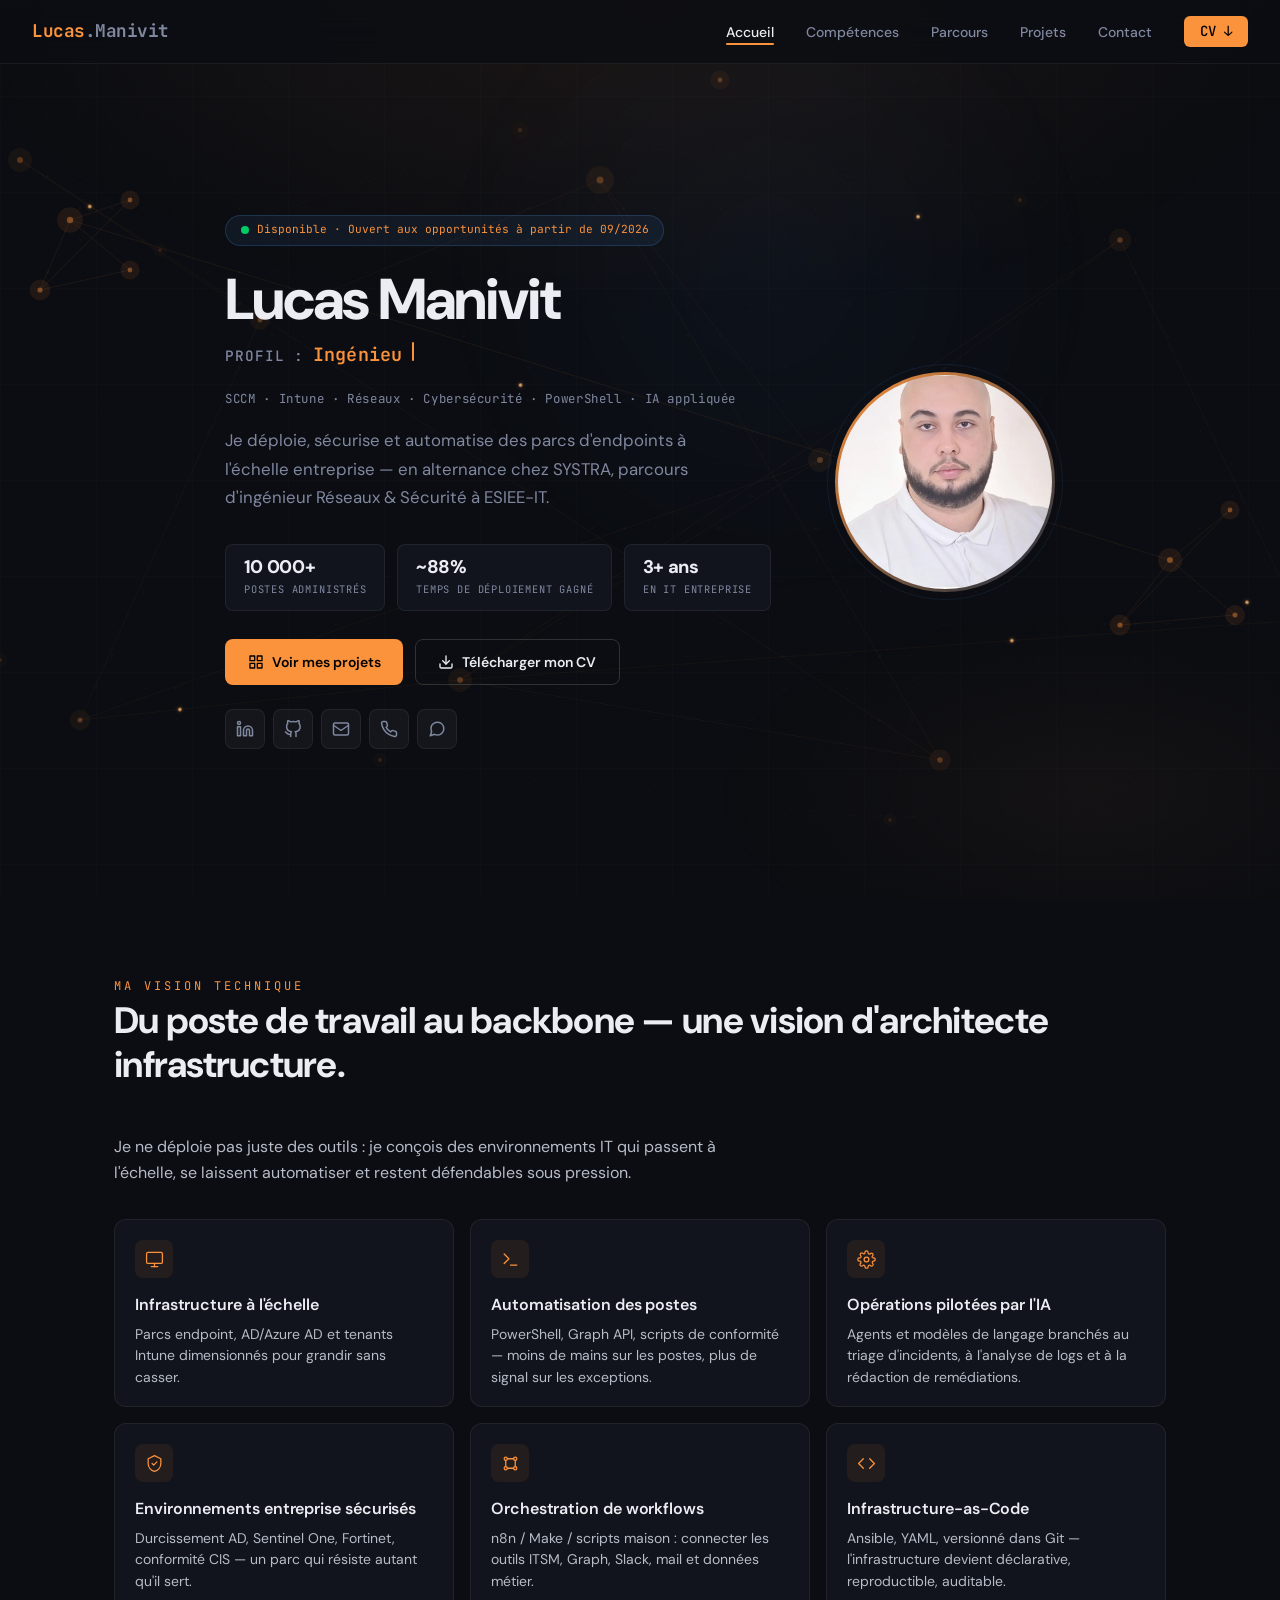
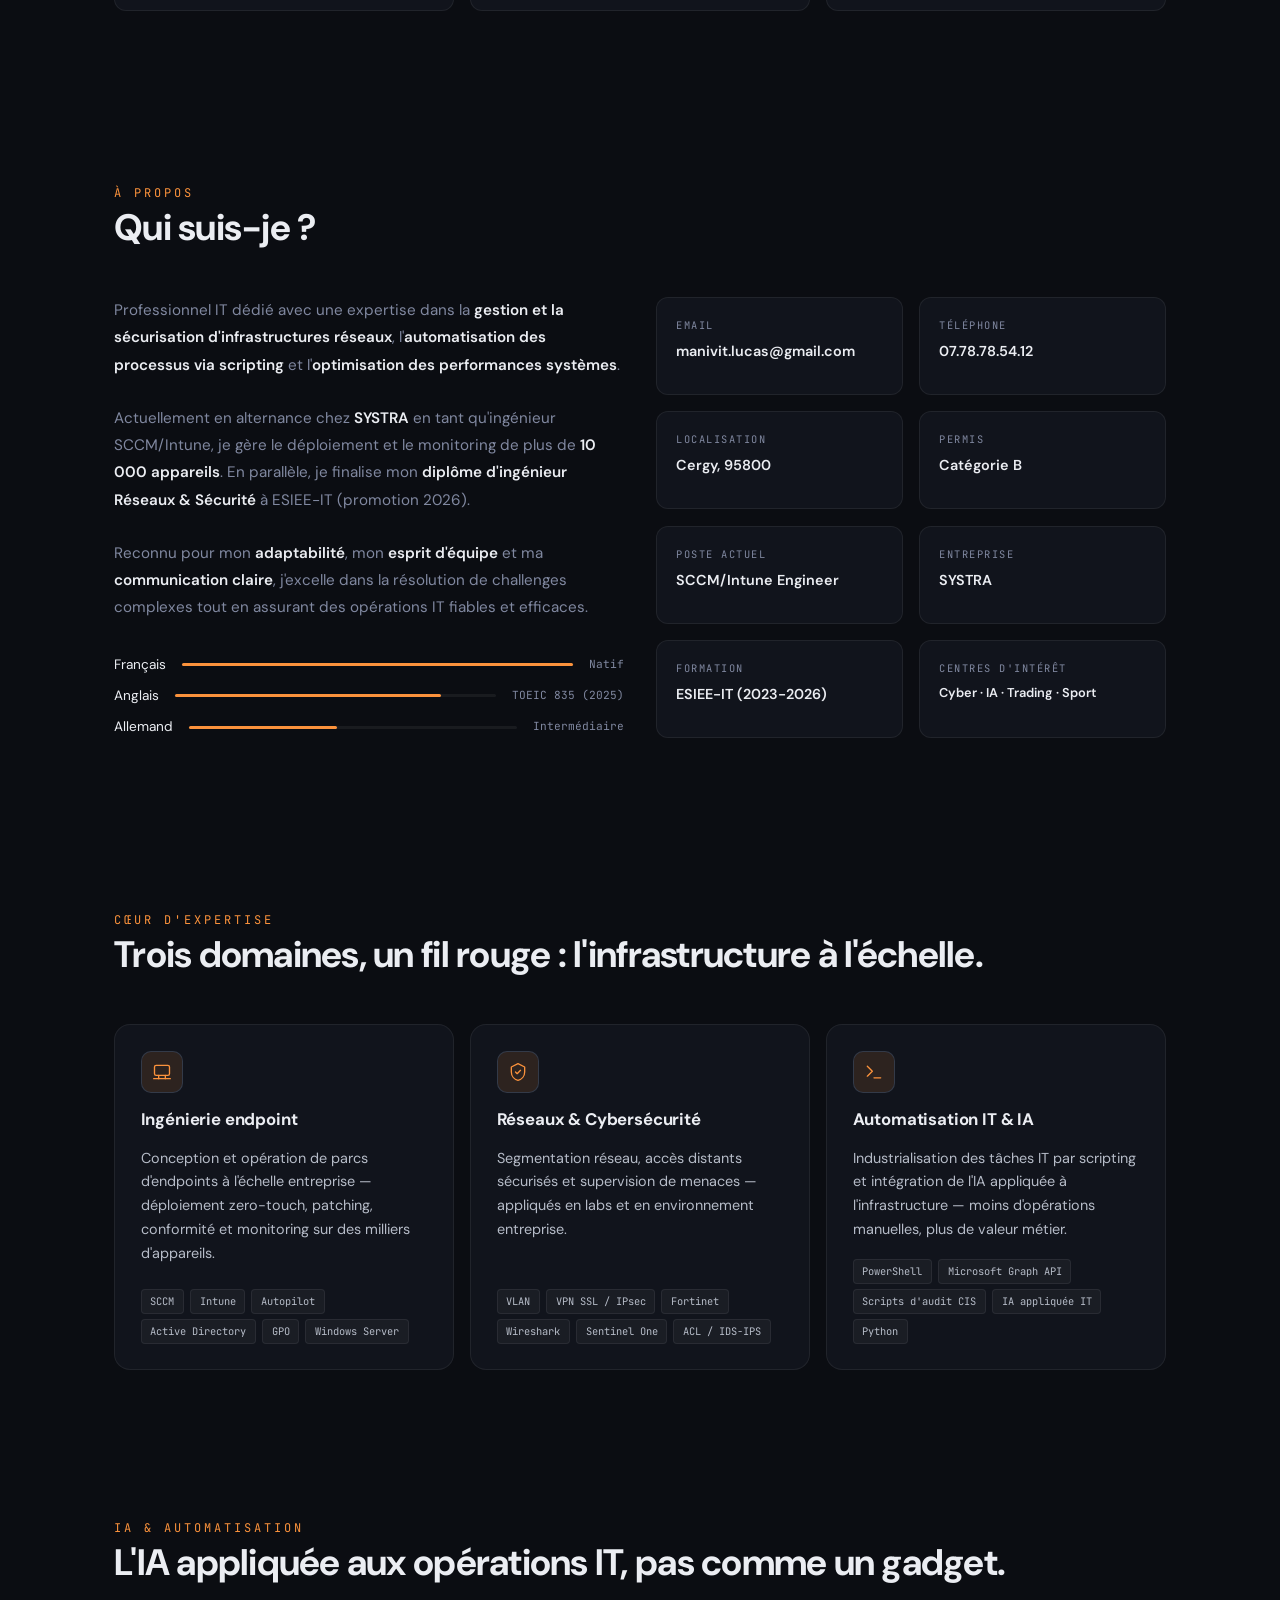
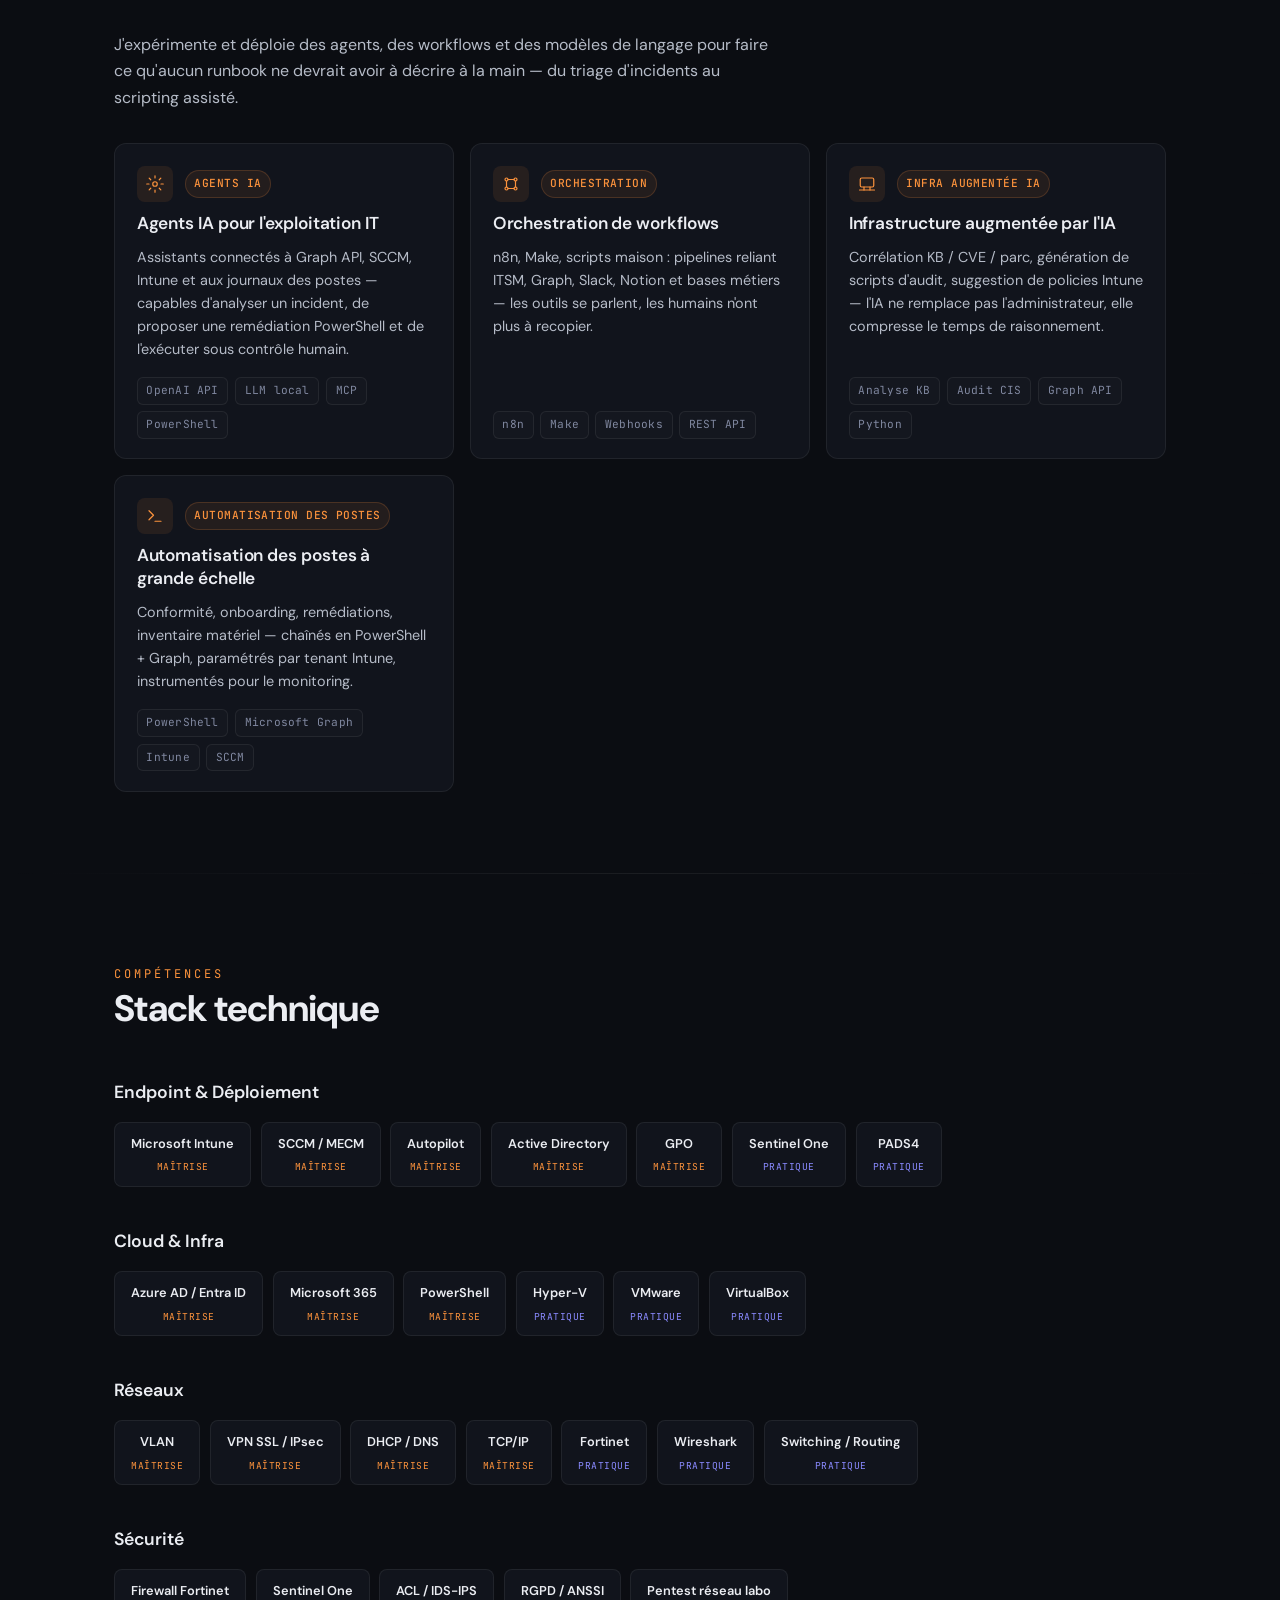
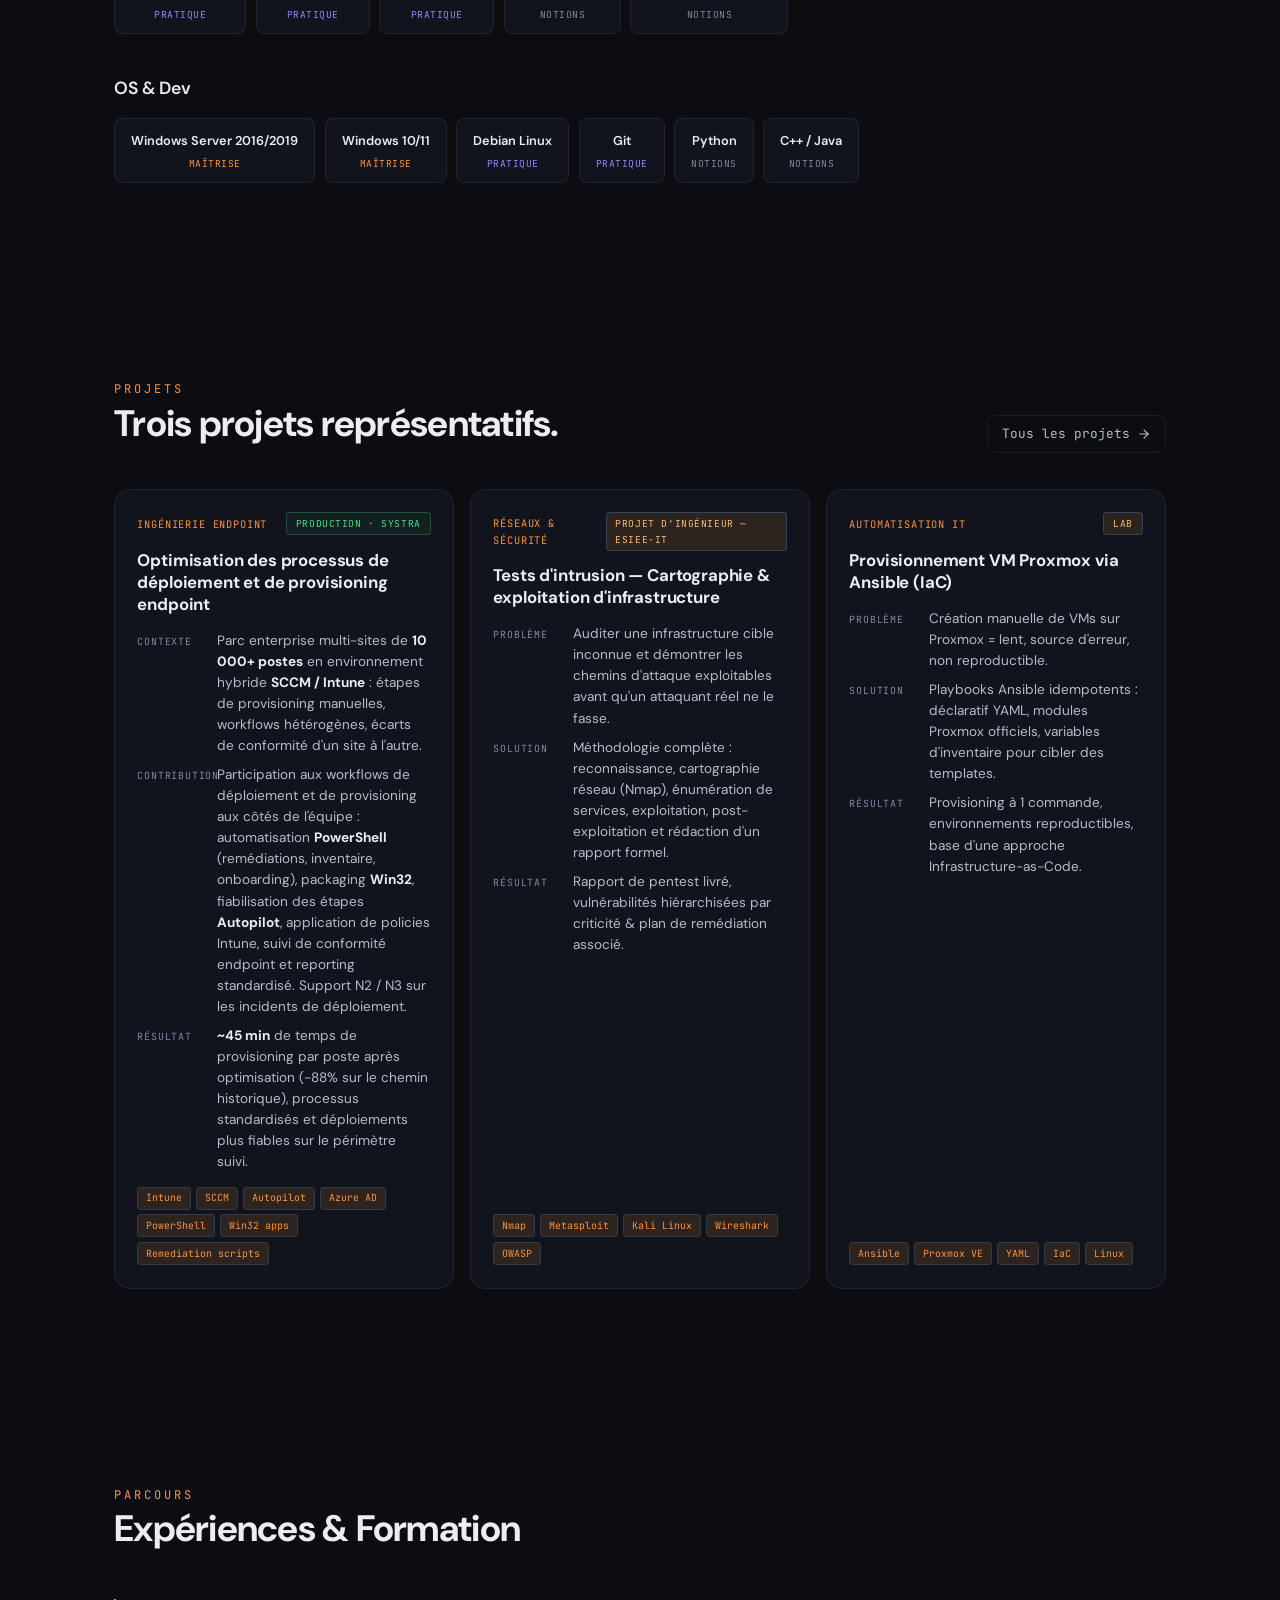
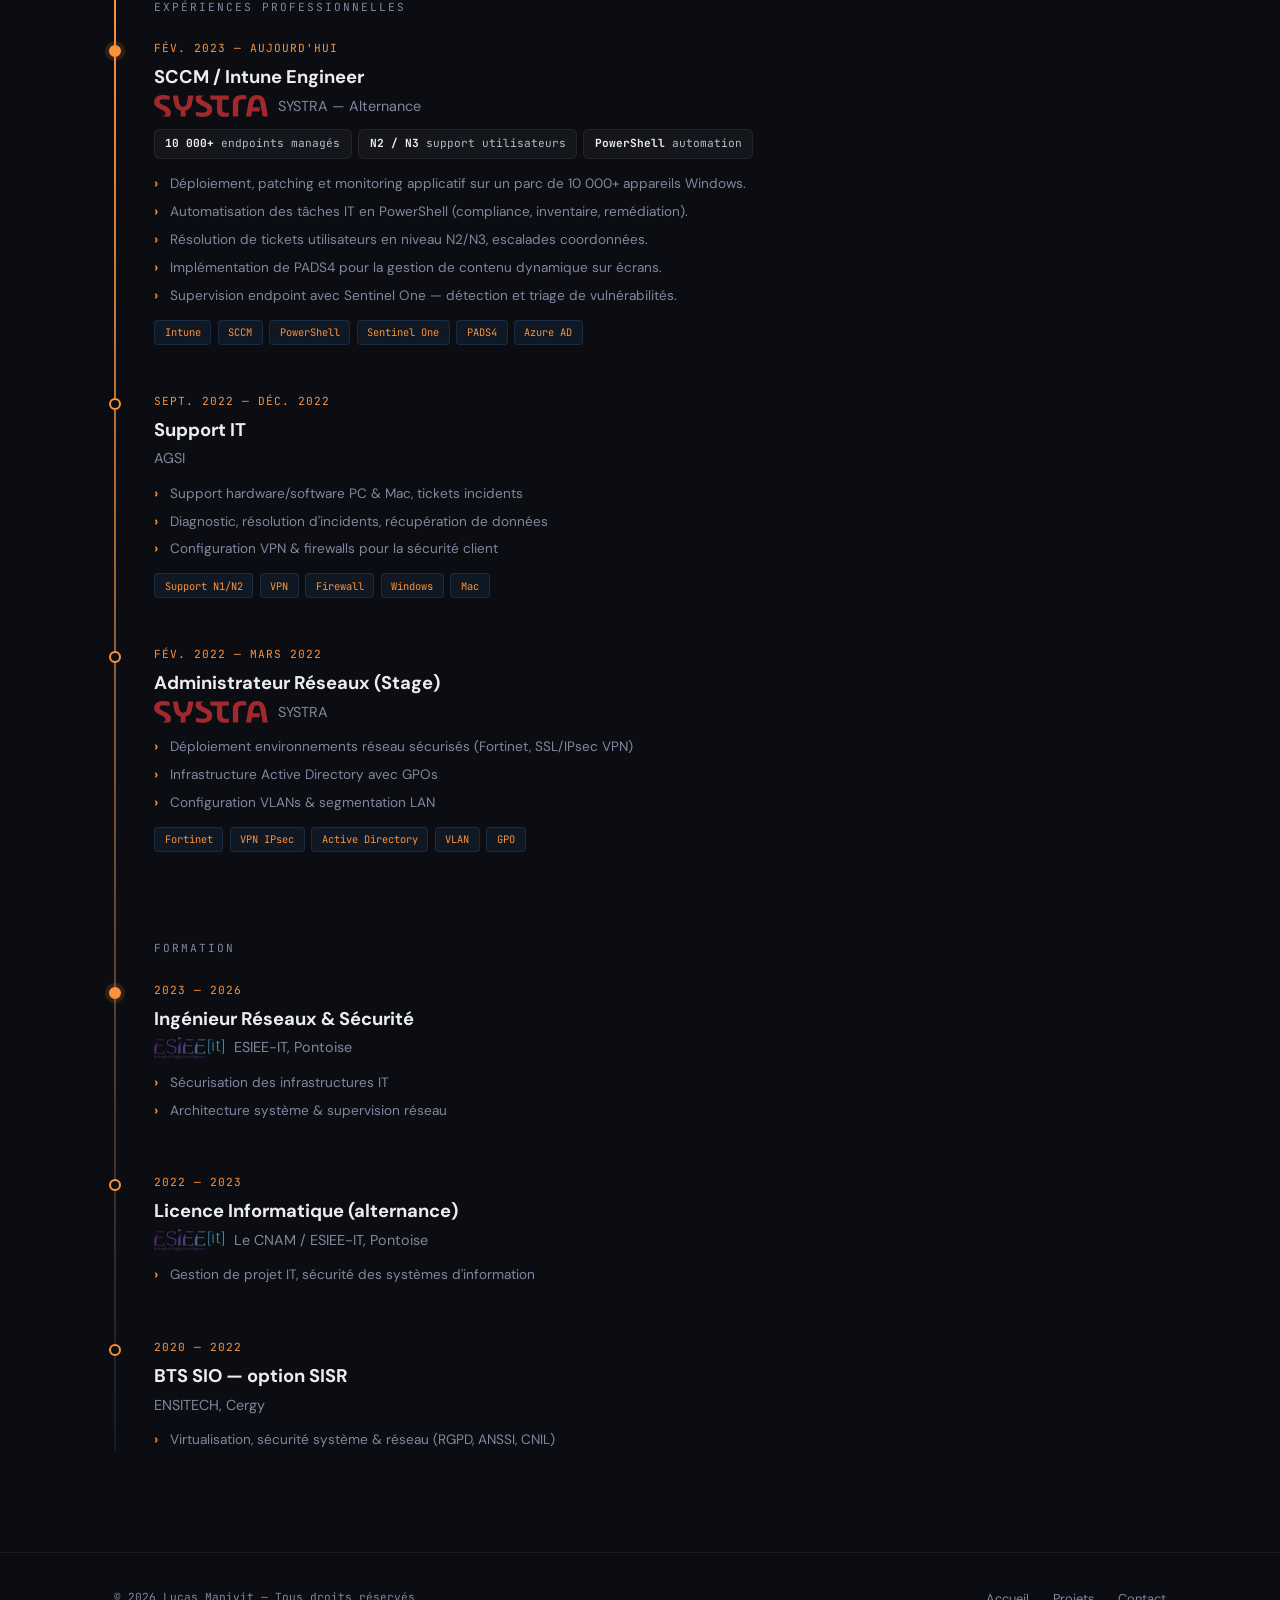
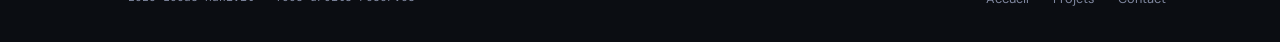
==== commit 9d77fd6a: "refactor: reposition Autopilot project for alternant credibility + add 'Ingenieur Environnement de T" ====
--- a/index.html
+++ b/index.html
@@ -515,18 +515,27 @@
         <article class="featured-card reveal">
           <div class="featured-meta">
             <span class="featured-tag-domain">Ingénierie endpoint</span>
-            <span class="featured-status done">Production</span>
-          </div>
-          <h3 class="featured-title">Déploiement Autopilot zero-touch — 10 000+ postes</h3>
+            <span class="featured-status done">Production · SYSTRA</span>
+          </div>
+          <h3 class="featured-title">Optimisation des processus de déploiement et de provisioning endpoint</h3>
 
           <dl class="featured-pso">
-            <div><dt>Problème</dt><dd>Provisioning manuel SCCM trop lent (~4 h / poste) sur un parc enterprise multi-sites.</dd></div>
-            <div><dt>Solution</dt><dd>Flux Intune + Autopilot adossé à Azure AD, profils dynamiques par OU, scripts PowerShell de remédiation.</dd></div>
-            <div><dt>Résultat</dt><dd><strong>~45 min</strong> par poste (-88%), suivi de conformité centralisé.</dd></div>
+            <div>
+              <dt>Contexte</dt>
+              <dd>Parc enterprise multi-sites de <strong>10 000+ postes</strong> en environnement hybride <strong>SCCM / Intune</strong> : étapes de provisioning manuelles, workflows hétérogènes, écarts de conformité d'un site à l'autre.</dd>
+            </div>
+            <div>
+              <dt>Contribution</dt>
+              <dd>Participation aux workflows de déploiement et de provisioning aux côtés de l'équipe : automatisation <strong>PowerShell</strong> (remédiations, inventaire, onboarding), packaging <strong>Win32</strong>, fiabilisation des étapes <strong>Autopilot</strong>, application de policies Intune, suivi de conformité endpoint et reporting standardisé. Support N2 / N3 sur les incidents de déploiement.</dd>
+            </div>
+            <div>
+              <dt>Résultat</dt>
+              <dd><strong>~45 min</strong> de temps de provisioning par poste après optimisation (-88% sur le chemin historique), processus standardisés et déploiements plus fiables sur le périmètre suivi.</dd>
+            </div>
           </dl>
 
           <ul class="featured-tags">
-            <li>Intune</li><li>Autopilot</li><li>SCCM</li><li>Azure AD</li><li>PowerShell</li>
+            <li>Intune</li><li>SCCM</li><li>Autopilot</li><li>Azure AD</li><li>PowerShell</li><li>Win32 apps</li><li>Remediation scripts</li>
           </ul>
         </article>
 
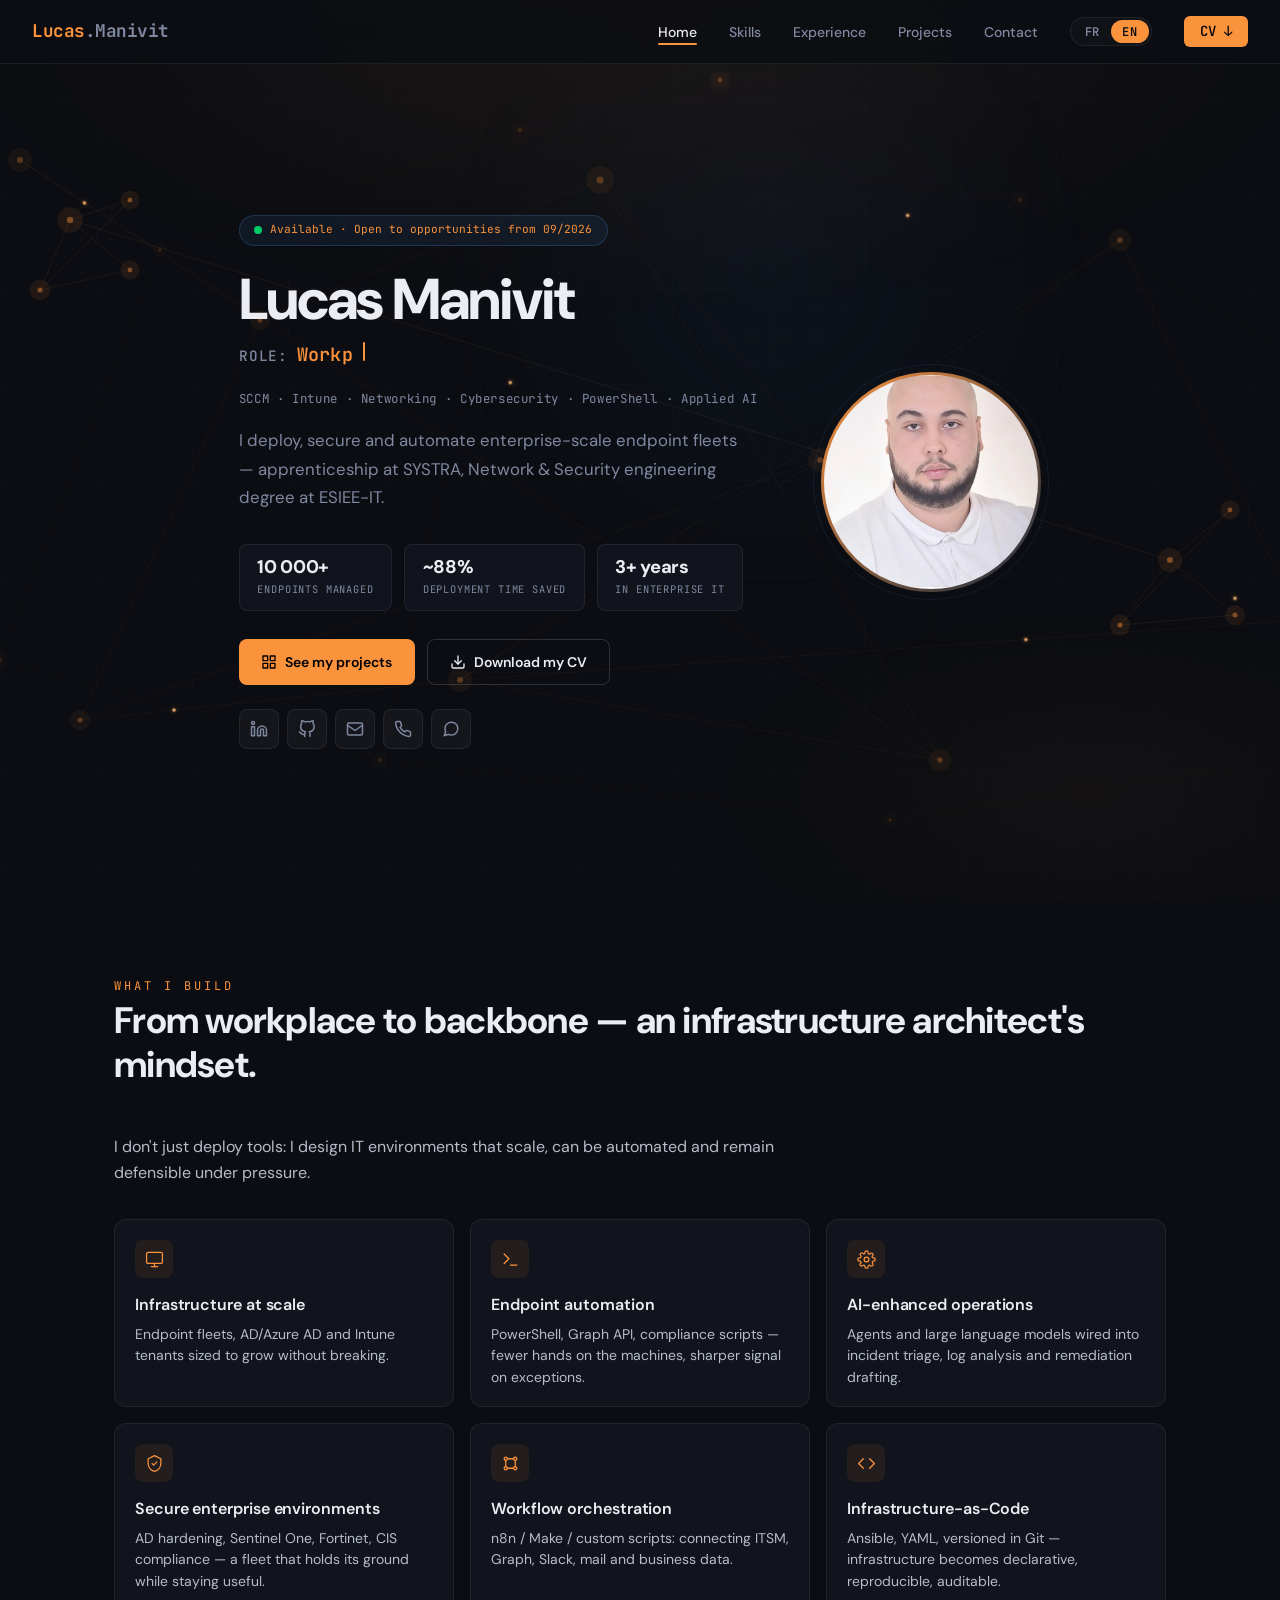
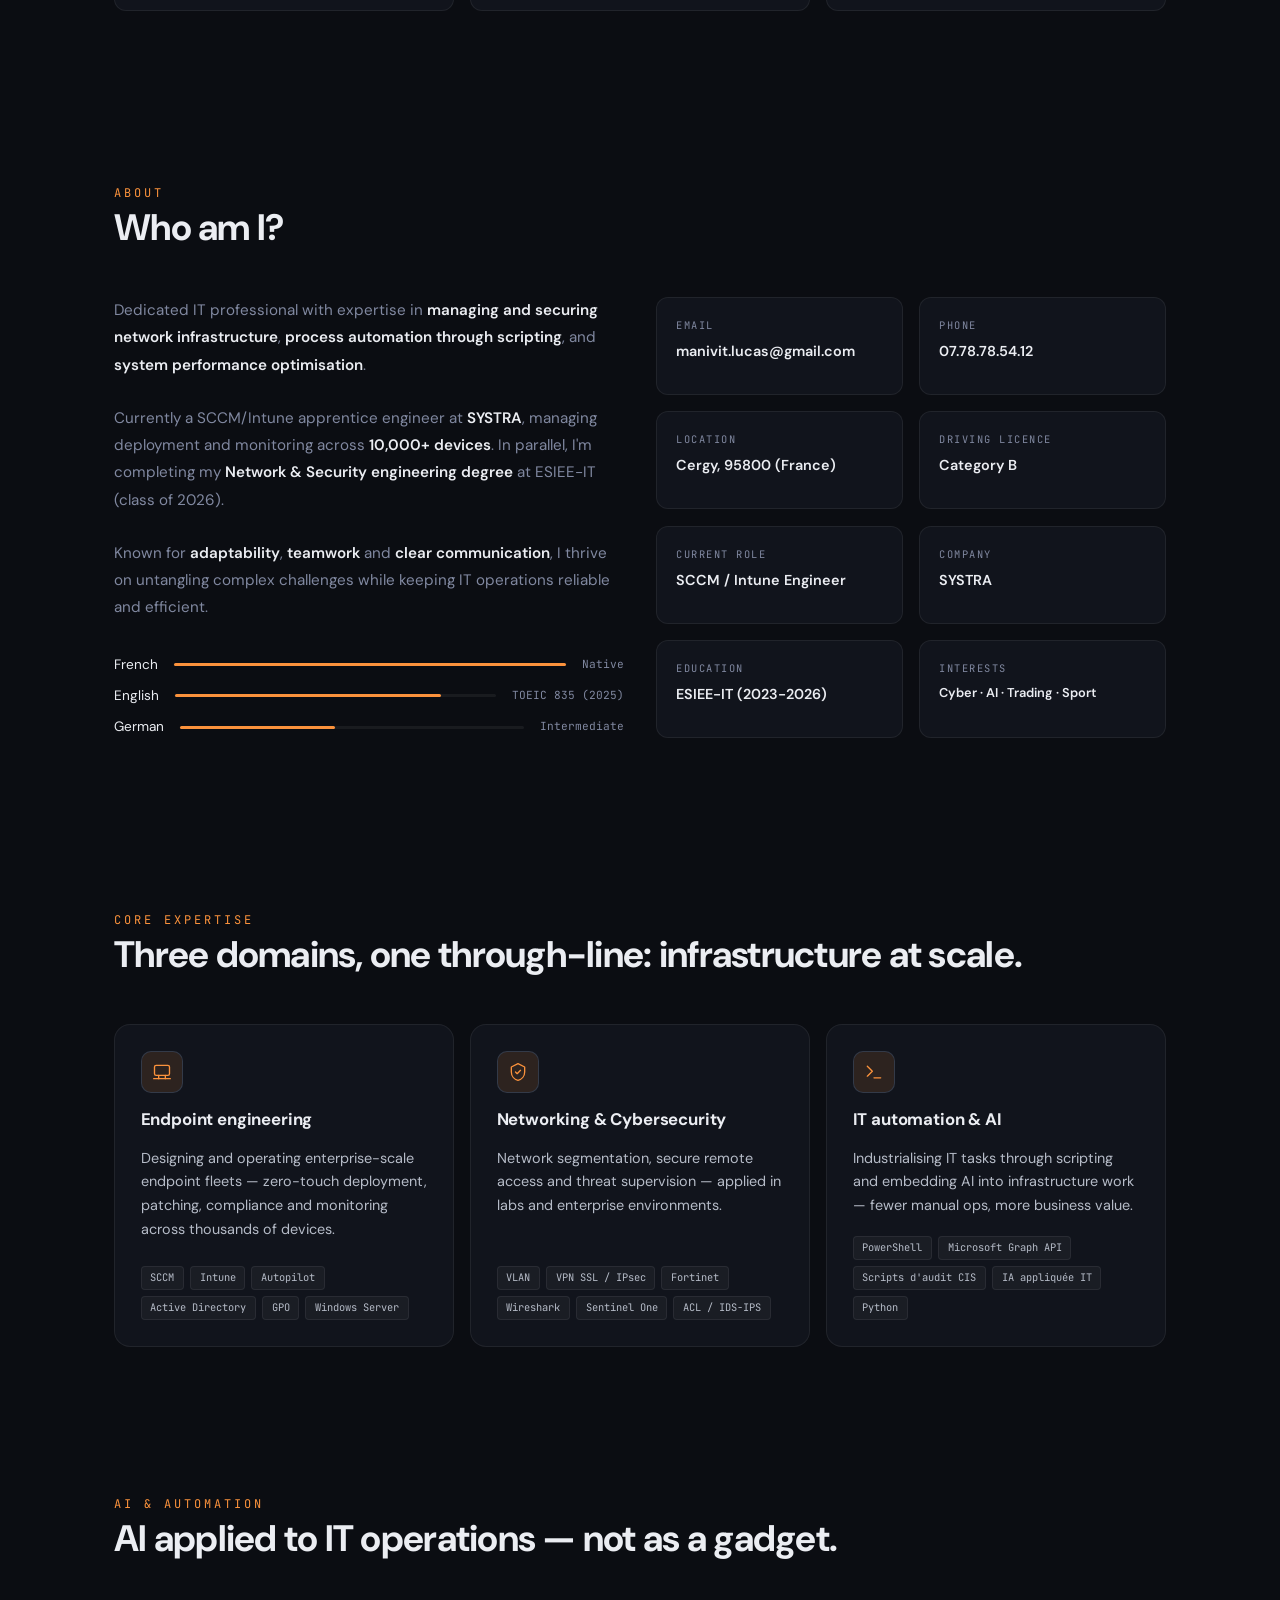
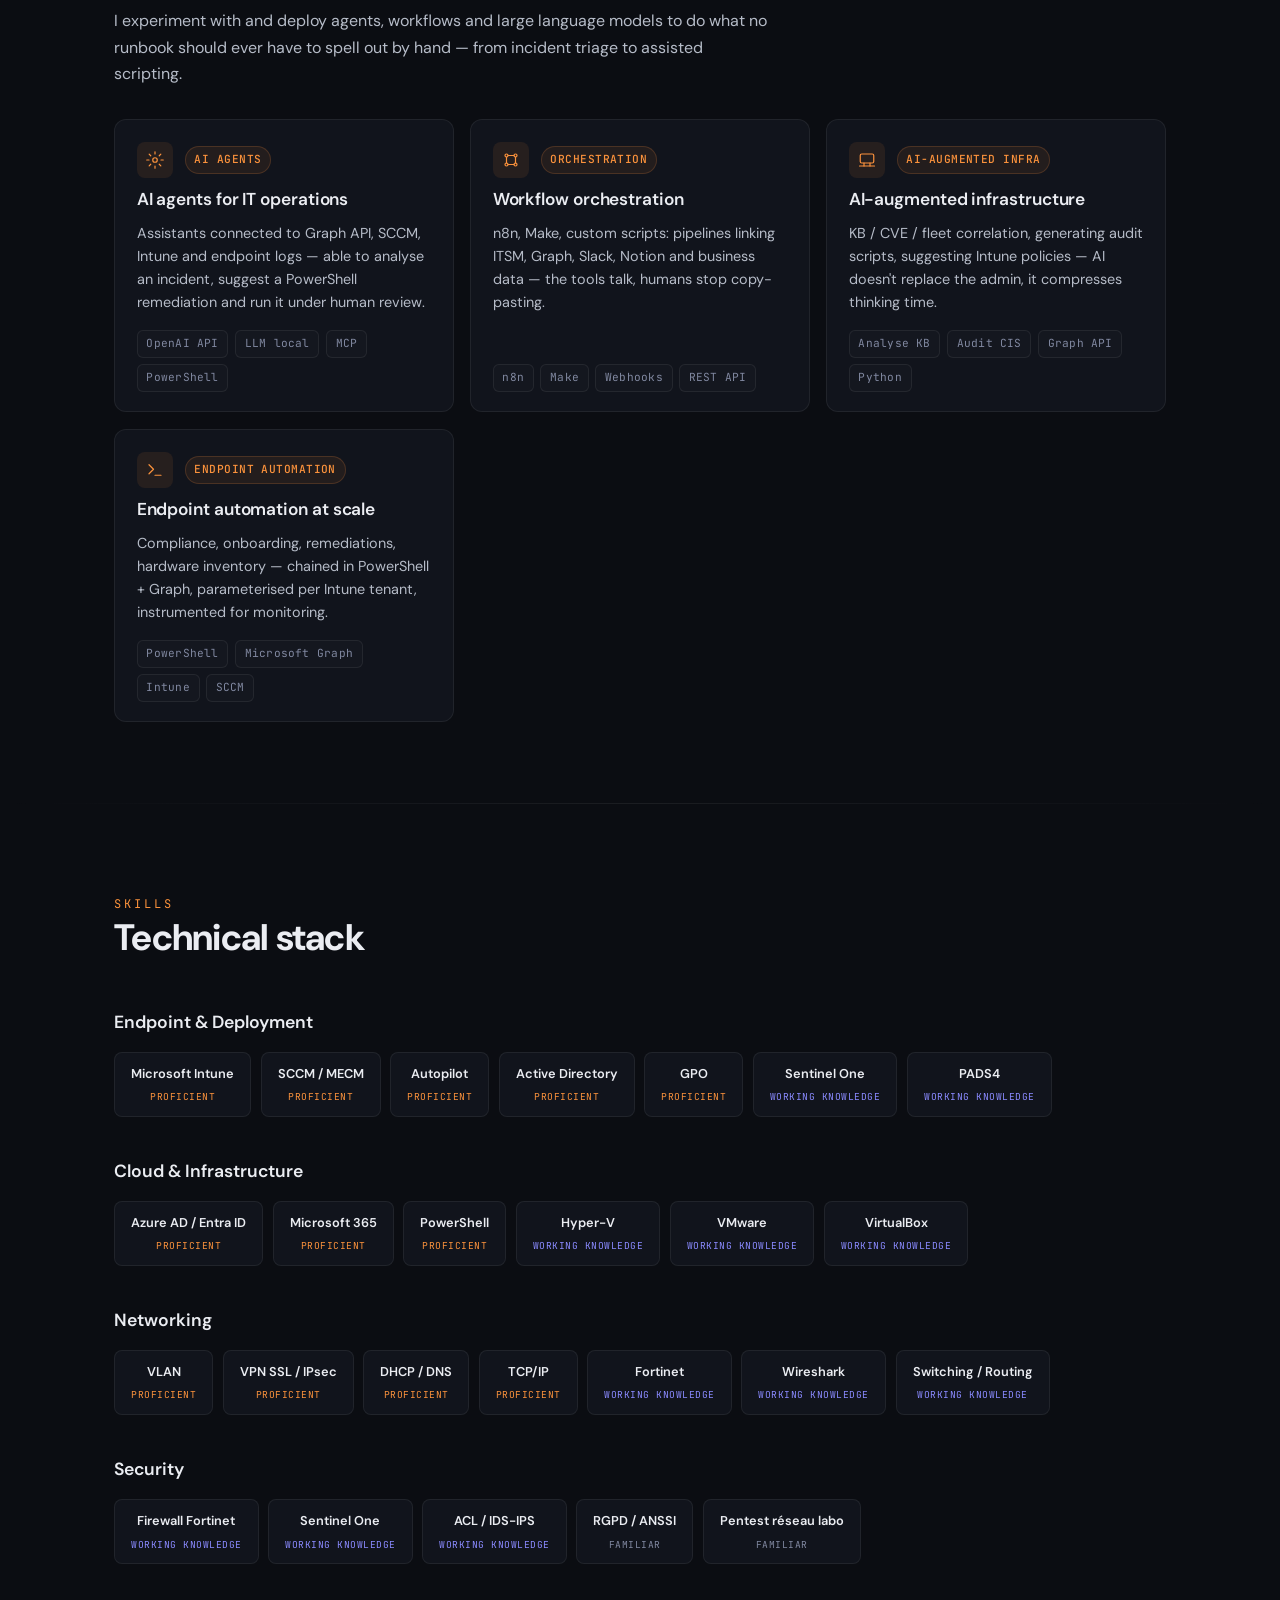
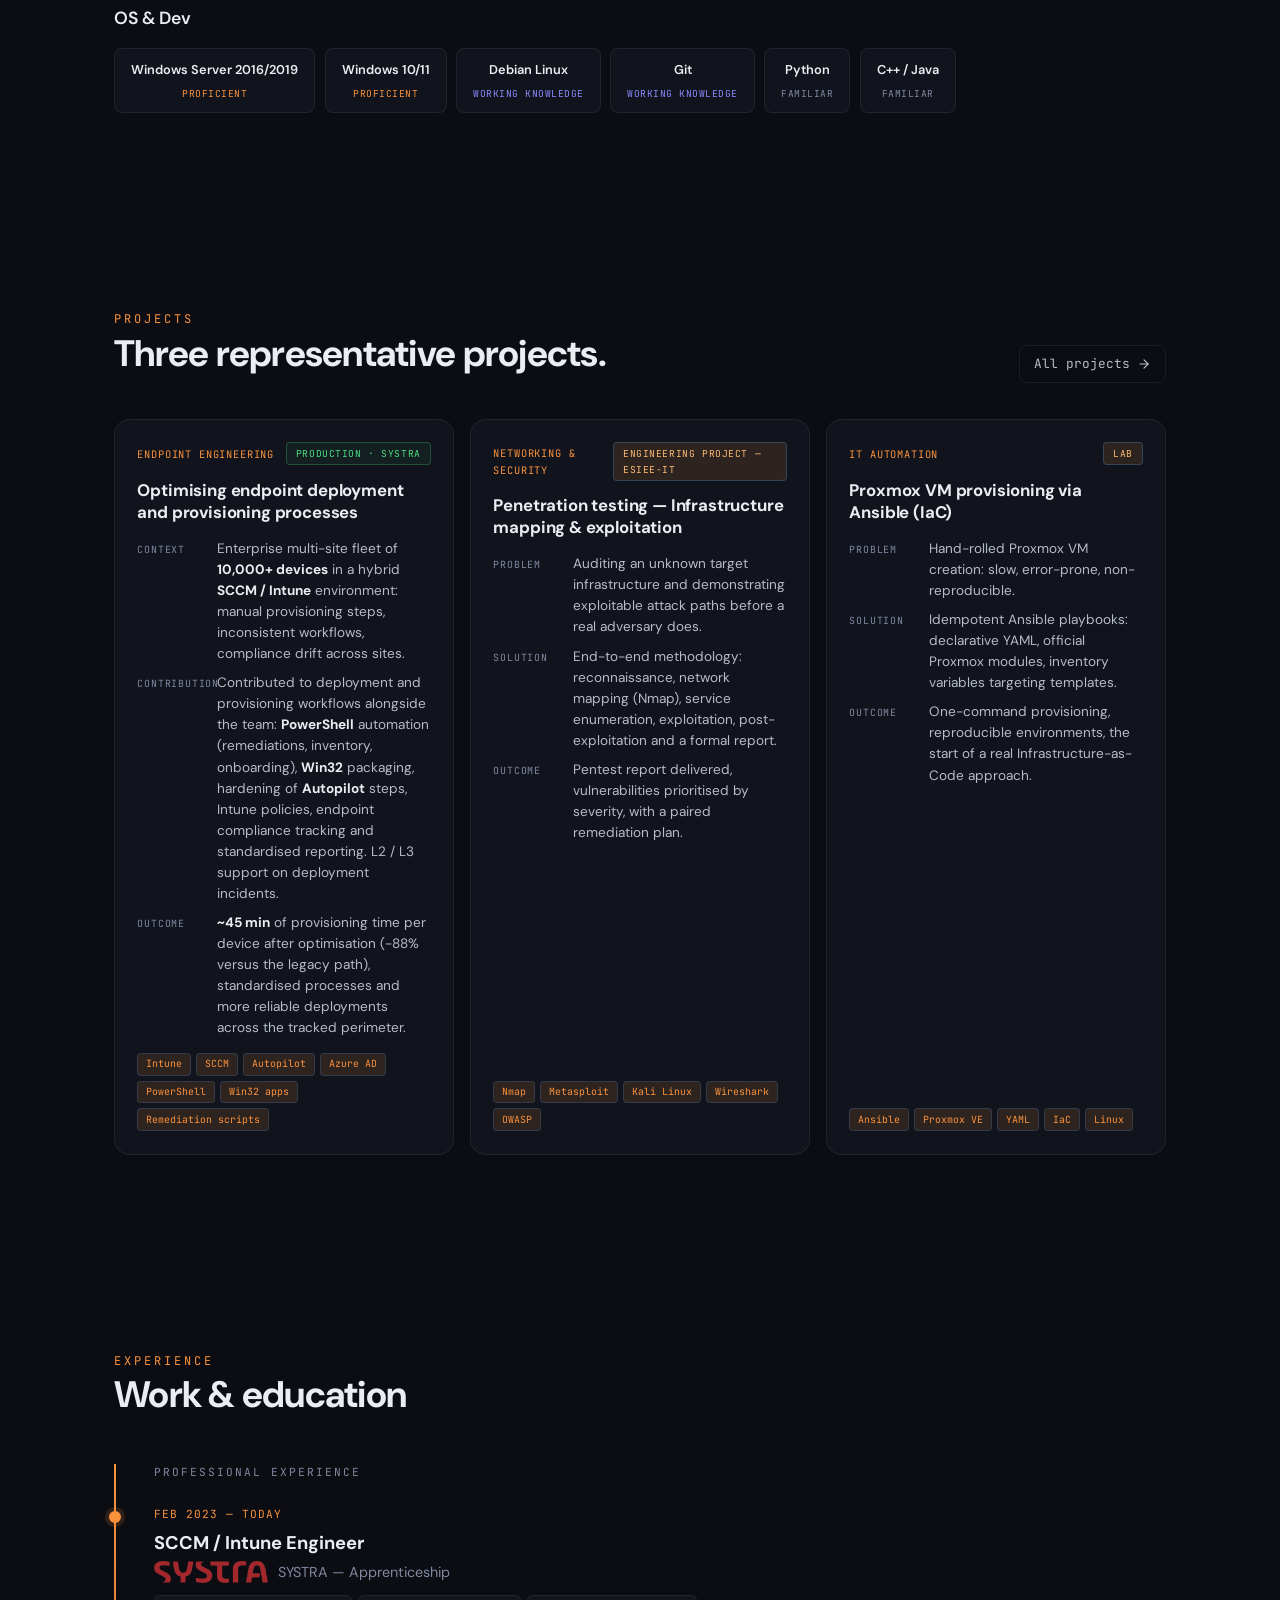
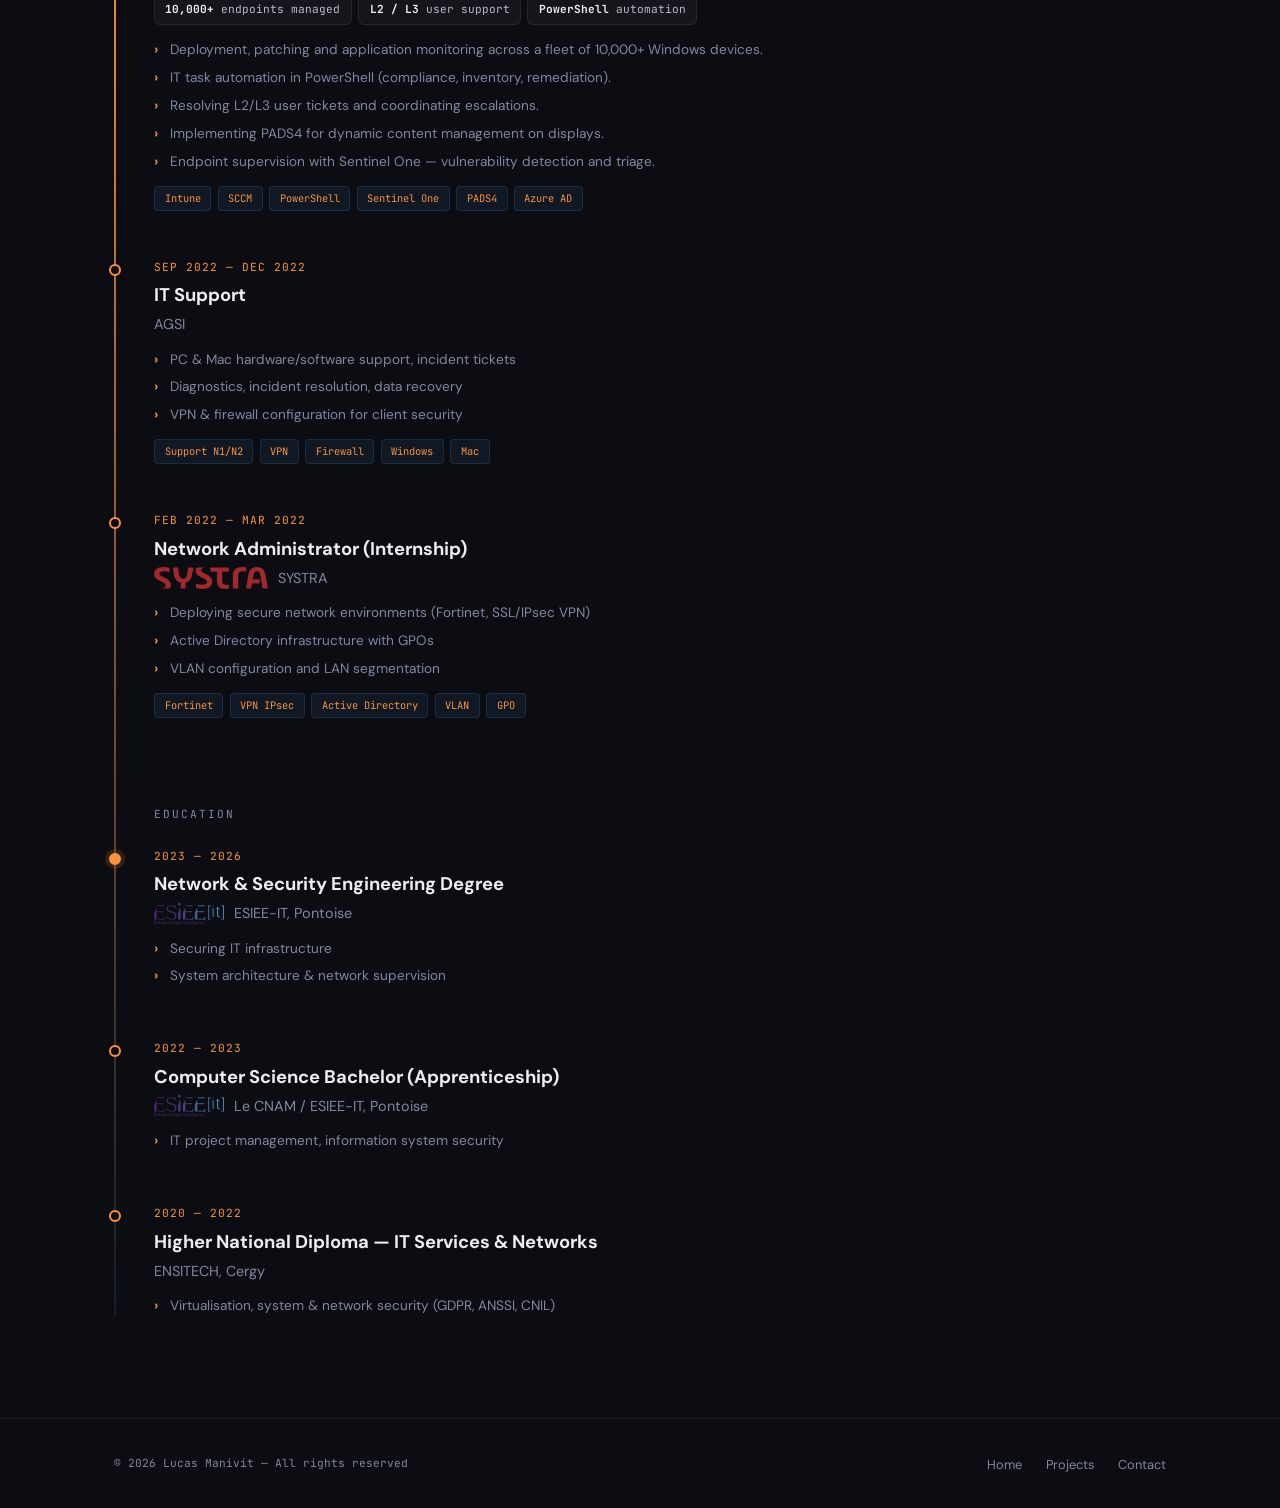
==== commit d7e76e28: "feat(i18n): bilingual FR/EN support + README + lang toggle in nav Adds full French/English support t" ====
--- a/index.html
+++ b/index.html
@@ -3,24 +3,28 @@
 <head>
   <meta charset="UTF-8">
   <meta name="viewport" content="width=device-width, initial-scale=1.0">
-  <title>Lucas Manivit — SCCM / Intune Engineer · Ingénieur Réseaux &amp; Sécurité</title>
-  <meta name="description" content="Lucas Manivit — Ingénieur SCCM / Intune en alternance chez SYSTRA (10 000+ endpoints), parcours ingénieur Réseaux &amp; Sécurité à ESIEE-IT (promotion 2026). Expertise : SCCM, Intune, PowerShell, Active Directory, Windows Server, VLAN, VPN, Fortinet, Wireshark, Sentinel One, IA appliquée aux opérations IT.">
+  <title data-i18n="meta.index.title">Lucas Manivit — SCCM / Intune Engineer · Ingénieur Réseaux &amp; Sécurité</title>
+  <meta name="description" data-i18n-content="meta.index.description" content="Lucas Manivit — Ingénieur SCCM / Intune en alternance chez SYSTRA (10 000+ endpoints), parcours ingénieur Réseaux &amp; Sécurité à ESIEE-IT (promotion 2026). Expertise : SCCM, Intune, PowerShell, Active Directory, Windows Server, VLAN, VPN, Fortinet, Wireshark, Sentinel One, IA appliquée aux opérations IT.">
   <meta name="keywords" content="SCCM, Intune, PowerShell, Active Directory, Windows Server, VLAN, VPN, Fortinet, Wireshark, Sentinel One, alternance, ingénieur réseaux sécurité, ESIEE-IT, SYSTRA, endpoint engineering, IA, automation, Lucas Manivit">
   <meta name="author" content="Lucas Manivit">
   <link rel="canonical" href="https://entimo.github.io/portfolio/index.html">
+  <link rel="alternate" hreflang="fr" href="https://entimo.github.io/portfolio/index.html">
+  <link rel="alternate" hreflang="en" href="https://entimo.github.io/portfolio/index.html?lang=en">
+  <link rel="alternate" hreflang="x-default" href="https://entimo.github.io/portfolio/index.html">
 
   <!-- Open Graph -->
   <meta property="og:type" content="website">
-  <meta property="og:title" content="Lucas Manivit — SCCM / Intune Engineer · Ingénieur Réseaux &amp; Sécurité">
-  <meta property="og:description" content="Ingénieur SCCM/Intune chez SYSTRA — 10 000+ endpoints. Parcours ingénieur Réseaux &amp; Sécurité ESIEE-IT 2026. IA & automation appliquées à l'IT.">
+  <meta property="og:title" data-i18n-content="meta.index.og.title" content="Lucas Manivit — SCCM / Intune Engineer · Ingénieur Réseaux &amp; Sécurité">
+  <meta property="og:description" data-i18n-content="meta.index.og.description" content="Ingénieur SCCM/Intune chez SYSTRA — 10 000+ endpoints. Parcours ingénieur Réseaux &amp; Sécurité ESIEE-IT 2026. IA & automation appliquées à l'IT.">
   <meta property="og:url" content="https://entimo.github.io/portfolio/index.html">
   <meta property="og:image" content="https://entimo.github.io/portfolio/assets/profil.JPG">
   <meta property="og:locale" content="fr_FR">
+  <meta property="og:locale:alternate" content="en_US">
 
   <!-- Twitter Card -->
   <meta name="twitter:card" content="summary_large_image">
-  <meta name="twitter:title" content="Lucas Manivit — SCCM / Intune Engineer">
-  <meta name="twitter:description" content="Ingénieur SCCM/Intune · 10 000+ endpoints · Parcours ingénieur Réseaux &amp; Sécurité ESIEE-IT 2026.">
+  <meta name="twitter:title" data-i18n-content="meta.index.twitter.title" content="Lucas Manivit — SCCM / Intune Engineer">
+  <meta name="twitter:description" data-i18n-content="meta.index.twitter.description" content="Ingénieur SCCM/Intune · 10 000+ endpoints · Parcours ingénieur Réseaux &amp; Sécurité ESIEE-IT 2026.">
   <meta name="twitter:image" content="https://entimo.github.io/portfolio/assets/profil.JPG">
 
   <meta name="theme-color" content="#0b0d12">
@@ -31,6 +35,7 @@
   <link rel="stylesheet" href="assets/style.css">
   <link rel="stylesheet" href="assets/bg-network.css">
   <link rel="stylesheet" href="assets/premium.css">
+  <script src="assets/i18n.js" defer></script>
   <script src="assets/bg-network.js" defer></script>
 </head>
 <body>
@@ -41,15 +46,21 @@
   <nav class="nav">
     <a href="index.html" class="nav-logo">Lucas<span>.Manivit</span></a>
     <ul class="nav-links">
-      <li><a href="index.html" class="active">Accueil</a></li>
-      <li><a href="#skills">Compétences</a></li>
-      <li><a href="#parcours">Parcours</a></li>
-      <li><a href="projects.html">Projets</a></li>
-      <li><a href="contact.html">Contact</a></li>
+      <li><a href="index.html" class="active" data-i18n="nav.home">Accueil</a></li>
+      <li><a href="#skills" data-i18n="nav.skills">Compétences</a></li>
+      <li><a href="#parcours" data-i18n="nav.path">Parcours</a></li>
+      <li><a href="projects.html" data-i18n="nav.projects">Projets</a></li>
+      <li><a href="contact.html" data-i18n="nav.contact">Contact</a></li>
+      <li class="nav-lang-item">
+        <div class="lang-toggle" role="group" data-i18n-aria="lang.toggle_aria" aria-label="Changer la langue">
+          <button type="button" data-lang="fr" aria-pressed="true" data-i18n-aria="lang.fr_aria" aria-label="Afficher en français">FR</button>
+          <button type="button" data-lang="en" aria-pressed="false" data-i18n-aria="lang.en_aria" aria-label="Switch to English">EN</button>
+        </div>
+      </li>
       <!-- PERSONNALISE ICI — Lien vers ton CV PDF -->
-      <li><a href="CV-Lucas-Manivit.pdf" download class="nav-cta" target="_blank" rel="noopener">CV ↓</a></li>
+      <li><a href="CV-Lucas-Manivit.pdf" download class="nav-cta" target="_blank" rel="noopener" data-i18n="nav.cv">CV ↓</a></li>
     </ul>
-    <button class="nav-hamburger" aria-label="Menu" aria-expanded="false">
+    <button class="nav-hamburger" data-i18n-aria="nav.menu_aria" aria-label="Menu" aria-expanded="false">
       <span></span><span></span><span></span>
     </button>
   </nav>
@@ -62,65 +73,65 @@
 
           <div class="hero-badge">
             <span class="pulse"></span>
-            Disponible · Ouvert aux opportunités à partir de 09/2026
+            <span data-i18n="hero.badge">Disponible · Ouvert aux opportunités à partir de 09/2026</span>
           </div>
 
           <h1 class="hero-name">Lucas Manivit</h1>
 
           <p class="hero-role hero-role-dynamic" aria-label="Spécialisations de Lucas Manivit">
-            <span class="hero-role-prefix">Profil :</span>
+            <span class="hero-role-prefix" data-i18n="hero.role.prefix">Profil :</span>
             <span id="hero-rotating-role" class="hero-rotating-role" aria-live="polite">Ingénieur SCCM / Intune</span>
             <span class="hero-cursor" aria-hidden="true"></span>
           </p>
-          <p class="hero-role-stack" aria-hidden="true">
+          <p class="hero-role-stack" aria-hidden="true" data-i18n="hero.role.stack">
             SCCM · Intune · Réseaux · Cybersécurité · PowerShell · IA appliquée
           </p>
 
-          <p class="hero-subtitle">
+          <p class="hero-subtitle" data-i18n="hero.subtitle">
             Je déploie, sécurise et automatise des parcs d'endpoints à l'échelle entreprise — en alternance chez SYSTRA, parcours d'ingénieur Réseaux &amp; Sécurité à ESIEE-IT.
           </p>
 
           <ul class="hero-metrics" aria-label="Chiffres clés">
             <li>
               <span class="hero-metric-value">10 000+</span>
-              <span class="hero-metric-label">postes administrés</span>
+              <span class="hero-metric-label" data-i18n="hero.metric1.label">postes administrés</span>
             </li>
             <li>
               <span class="hero-metric-value">~88%</span>
-              <span class="hero-metric-label">temps de déploiement gagné</span>
+              <span class="hero-metric-label" data-i18n="hero.metric2.label">temps de déploiement gagné</span>
             </li>
             <li>
-              <span class="hero-metric-value">3+ ans</span>
-              <span class="hero-metric-label">en IT entreprise</span>
+              <span class="hero-metric-value" data-i18n="hero.metric3.value">3+ ans</span>
+              <span class="hero-metric-label" data-i18n="hero.metric3.label">en IT entreprise</span>
             </li>
           </ul>
 
           <div class="hero-actions">
             <a href="#projects" class="btn btn-primary">
               <svg width="16" height="16" viewBox="0 0 24 24" fill="none" stroke="currentColor" stroke-width="2" stroke-linecap="round" stroke-linejoin="round"><rect x="3" y="3" width="7" height="7"/><rect x="14" y="3" width="7" height="7"/><rect x="3" y="14" width="7" height="7"/><rect x="14" y="14" width="7" height="7"/></svg>
-              Voir mes projets
+              <span data-i18n="hero.cta.projects">Voir mes projets</span>
             </a>
             <!-- PERSONNALISE ICI — Lien vers ton CV PDF -->
             <a href="CV-Lucas-Manivit.pdf" download class="btn btn-outline" target="_blank" rel="noopener">
               <svg width="16" height="16" viewBox="0 0 24 24" fill="none" stroke="currentColor" stroke-width="2" stroke-linecap="round" stroke-linejoin="round"><path d="M21 15v4a2 2 0 01-2 2H5a2 2 0 01-2-2v-4"/><polyline points="7 10 12 15 17 10"/><line x1="12" y1="15" x2="12" y2="3"/></svg>
-              Télécharger mon CV
+              <span data-i18n="hero.cta.cv">Télécharger mon CV</span>
             </a>
           </div>
 
           <div class="hero-socials">
-            <a href="https://www.linkedin.com/in/lucas-manivit/" class="social-btn" aria-label="LinkedIn" title="LinkedIn" target="_blank" rel="noopener">
+            <a href="https://www.linkedin.com/in/lucas-manivit/" class="social-btn" data-i18n-aria="hero.social.linkedin" data-i18n-title="hero.social.linkedin" aria-label="LinkedIn" title="LinkedIn" target="_blank" rel="noopener">
               <svg viewBox="0 0 24 24" fill="none" stroke="currentColor" stroke-width="2" stroke-linecap="round" stroke-linejoin="round"><path d="M16 8a6 6 0 016 6v7h-4v-7a2 2 0 00-4 0v7h-4v-7a6 6 0 016-6z"/><rect x="2" y="9" width="4" height="12"/><circle cx="4" cy="4" r="2"/></svg>
             </a>
-            <a href="https://github.com/entimo" class="social-btn" aria-label="GitHub" title="GitHub" target="_blank" rel="noopener">
+            <a href="https://github.com/entimo" class="social-btn" data-i18n-aria="hero.social.github" data-i18n-title="hero.social.github" aria-label="GitHub" title="GitHub" target="_blank" rel="noopener">
               <svg viewBox="0 0 24 24" fill="none" stroke="currentColor" stroke-width="2" stroke-linecap="round" stroke-linejoin="round"><path d="M9 19c-5 1.5-5-2.5-7-3m14 6v-3.87a3.37 3.37 0 00-.94-2.61c3.14-.35 6.44-1.54 6.44-7A5.44 5.44 0 0020 4.77 5.07 5.07 0 0019.91 1S18.73.65 16 2.48a13.38 13.38 0 00-7 0C6.27.65 5.09 1 5.09 1A5.07 5.07 0 005 4.77a5.44 5.44 0 00-1.5 3.78c0 5.42 3.3 6.61 6.44 7A3.37 3.37 0 009 18.13V22"/></svg>
             </a>
-            <a href="mailto:manivit.lucas@gmail.com?subject=Prise%20de%20contact%20-%20Portfolio%20Lucas%20Manivit" class="social-btn" aria-label="Email" title="Email">
+            <a href="mailto:manivit.lucas@gmail.com?subject=Prise%20de%20contact%20-%20Portfolio%20Lucas%20Manivit" class="social-btn" data-i18n-aria="hero.social.email" data-i18n-title="hero.social.email" aria-label="Email" title="Email">
               <svg viewBox="0 0 24 24" fill="none" stroke="currentColor" stroke-width="2" stroke-linecap="round" stroke-linejoin="round"><rect x="2" y="4" width="20" height="16" rx="2"/><path d="M22 7l-10 7L2 7"/></svg>
             </a>
-            <a href="tel:+33778785412" class="social-btn" aria-label="Téléphone" title="Téléphone">
+            <a href="tel:+33778785412" class="social-btn" data-i18n-aria="hero.social.phone" data-i18n-title="hero.social.phone" aria-label="Téléphone" title="Téléphone">
               <svg viewBox="0 0 24 24" fill="none" stroke="currentColor" stroke-width="2" stroke-linecap="round" stroke-linejoin="round"><path d="M22 16.92v3a2 2 0 01-2.18 2 19.79 19.79 0 01-8.63-3.07 19.5 19.5 0 01-6-6 19.79 19.79 0 01-3.07-8.67A2 2 0 014.11 2h3a2 2 0 012 1.72 12.84 12.84 0 00.7 2.81 2 2 0 01-.45 2.11L8.09 9.91a16 16 0 006 6l1.27-1.27a2 2 0 012.11-.45 12.84 12.84 0 002.81.7A2 2 0 0122 16.92z"/></svg>
             </a>
-            <a href="contact.html" class="social-btn" aria-label="Contact" title="Contact">
+            <a href="contact.html" class="social-btn" data-i18n-aria="hero.social.contact" data-i18n-title="hero.social.contact" aria-label="Contact" title="Contact">
               <svg viewBox="0 0 24 24" fill="none" stroke="currentColor" stroke-width="2" stroke-linecap="round" stroke-linejoin="round"><path d="M21 11.5a8.38 8.38 0 01-.9 3.8 8.5 8.5 0 01-7.6 4.7 8.38 8.38 0 01-3.8-.9L3 21l1.9-5.7a8.38 8.38 0 01-.9-3.8 8.5 8.5 0 014.7-7.6 8.38 8.38 0 013.8-.9h.5a8.48 8.48 0 018 8v.5z"/></svg>
             </a>
           </div>
@@ -128,7 +139,7 @@
 
         <div class="hero-avatar">
           <div class="avatar-ring">
-            <div class="avatar-inner"><img src="assets/profil.JPG" alt="Photo de Lucas Manivit, SCCM/Intune Engineer chez SYSTRA" width="220" height="220" fetchpriority="high"></div>
+            <div class="avatar-inner"><img src="assets/profil.JPG" data-i18n-alt="hero.avatar.alt" alt="Photo de Lucas Manivit, SCCM/Intune Engineer chez SYSTRA" width="220" height="220" fetchpriority="high"></div>
           </div>
         </div>
       </div>
@@ -139,9 +150,9 @@
   <section class="section section-tight" id="build" aria-labelledby="build-title">
     <div class="container">
       <div class="reveal">
-        <span class="section-label">Ma vision technique</span>
-        <h2 class="section-title" id="build-title">Du poste de travail au backbone — une vision d'architecte infrastructure.</h2>
-        <p class="section-lede">
+        <span class="section-label" data-i18n="build.label">Ma vision technique</span>
+        <h2 class="section-title" id="build-title" data-i18n="build.title">Du poste de travail au backbone — une vision d'architecte infrastructure.</h2>
+        <p class="section-lede" data-i18n="build.lede">
           Je ne déploie pas juste des outils : je conçois des environnements IT qui passent à l'échelle,
           se laissent automatiser et restent défendables sous pression.
         </p>
@@ -152,43 +163,43 @@
           <span class="pillar-icon" aria-hidden="true">
             <svg viewBox="0 0 24 24" fill="none" stroke="currentColor" stroke-width="1.6" stroke-linecap="round" stroke-linejoin="round"><rect x="2" y="3" width="20" height="14" rx="2"/><line x1="8" y1="21" x2="16" y2="21"/><line x1="12" y1="17" x2="12" y2="21"/></svg>
           </span>
-          <h3 class="pillar-title">Infrastructure à l'échelle</h3>
-          <p class="pillar-desc">Parcs endpoint, AD/Azure AD et tenants Intune dimensionnés pour grandir sans casser.</p>
+          <h3 class="pillar-title" data-i18n="build.pillar1.title">Infrastructure à l'échelle</h3>
+          <p class="pillar-desc" data-i18n="build.pillar1.desc">Parcs endpoint, AD/Azure AD et tenants Intune dimensionnés pour grandir sans casser.</p>
         </li>
         <li class="pillar reveal-child">
           <span class="pillar-icon" aria-hidden="true">
             <svg viewBox="0 0 24 24" fill="none" stroke="currentColor" stroke-width="1.6" stroke-linecap="round" stroke-linejoin="round"><polyline points="4 17 10 11 4 5"/><line x1="12" y1="19" x2="20" y2="19"/></svg>
           </span>
-          <h3 class="pillar-title">Automatisation des postes</h3>
-          <p class="pillar-desc">PowerShell, Graph API, scripts de conformité — moins de mains sur les postes, plus de signal sur les exceptions.</p>
+          <h3 class="pillar-title" data-i18n="build.pillar2.title">Automatisation des postes</h3>
+          <p class="pillar-desc" data-i18n="build.pillar2.desc">PowerShell, Graph API, scripts de conformité — moins de mains sur les postes, plus de signal sur les exceptions.</p>
         </li>
         <li class="pillar reveal-child">
           <span class="pillar-icon" aria-hidden="true">
             <svg viewBox="0 0 24 24" fill="none" stroke="currentColor" stroke-width="1.6" stroke-linecap="round" stroke-linejoin="round"><circle cx="12" cy="12" r="3"/><path d="M19.4 15a1.65 1.65 0 00.33 1.82l.06.06a2 2 0 11-2.83 2.83l-.06-.06a1.65 1.65 0 00-1.82-.33 1.65 1.65 0 00-1 1.51V21a2 2 0 11-4 0v-.09a1.65 1.65 0 00-1-1.51 1.65 1.65 0 00-1.82.33l-.06.06a2 2 0 11-2.83-2.83l.06-.06A1.65 1.65 0 005 15a1.65 1.65 0 00-1.51-1H3a2 2 0 110-4h.09A1.65 1.65 0 005 9a1.65 1.65 0 00-.33-1.82l-.06-.06a2 2 0 112.83-2.83l.06.06A1.65 1.65 0 009 5a1.65 1.65 0 001-1.51V3a2 2 0 114 0v.09A1.65 1.65 0 0015 5a1.65 1.65 0 001.82-.33l.06-.06a2 2 0 112.83 2.83l-.06.06A1.65 1.65 0 0019 9a1.65 1.65 0 001.51 1H21a2 2 0 110 4h-.09A1.65 1.65 0 0019.4 15z"/></svg>
           </span>
-          <h3 class="pillar-title">Opérations pilotées par l'IA</h3>
-          <p class="pillar-desc">Agents et modèles de langage branchés au triage d'incidents, à l'analyse de logs et à la rédaction de remédiations.</p>
+          <h3 class="pillar-title" data-i18n="build.pillar3.title">Opérations pilotées par l'IA</h3>
+          <p class="pillar-desc" data-i18n="build.pillar3.desc">Agents et modèles de langage branchés au triage d'incidents, à l'analyse de logs et à la rédaction de remédiations.</p>
         </li>
         <li class="pillar reveal-child">
           <span class="pillar-icon" aria-hidden="true">
             <svg viewBox="0 0 24 24" fill="none" stroke="currentColor" stroke-width="1.6" stroke-linecap="round" stroke-linejoin="round"><path d="M12 2L4 6v6c0 5 3.5 9 8 10 4.5-1 8-5 8-10V6l-8-4z"/><path d="M9 12l2 2 4-4"/></svg>
           </span>
-          <h3 class="pillar-title">Environnements entreprise sécurisés</h3>
-          <p class="pillar-desc">Durcissement AD, Sentinel One, Fortinet, conformité CIS — un parc qui résiste autant qu'il sert.</p>
+          <h3 class="pillar-title" data-i18n="build.pillar4.title">Environnements entreprise sécurisés</h3>
+          <p class="pillar-desc" data-i18n="build.pillar4.desc">Durcissement AD, Sentinel One, Fortinet, conformité CIS — un parc qui résiste autant qu'il sert.</p>
         </li>
         <li class="pillar reveal-child">
           <span class="pillar-icon" aria-hidden="true">
             <svg viewBox="0 0 24 24" fill="none" stroke="currentColor" stroke-width="1.6" stroke-linecap="round" stroke-linejoin="round"><circle cx="6" cy="6" r="2"/><circle cx="18" cy="6" r="2"/><circle cx="6" cy="18" r="2"/><circle cx="18" cy="18" r="2"/><path d="M8 6h8M6 8v8M18 8v8M8 18h8"/></svg>
           </span>
-          <h3 class="pillar-title">Orchestration de workflows</h3>
-          <p class="pillar-desc">n8n / Make / scripts maison : connecter les outils ITSM, Graph, Slack, mail et données métier.</p>
+          <h3 class="pillar-title" data-i18n="build.pillar5.title">Orchestration de workflows</h3>
+          <p class="pillar-desc" data-i18n="build.pillar5.desc">n8n / Make / scripts maison : connecter les outils ITSM, Graph, Slack, mail et données métier.</p>
         </li>
         <li class="pillar reveal-child">
           <span class="pillar-icon" aria-hidden="true">
             <svg viewBox="0 0 24 24" fill="none" stroke="currentColor" stroke-width="1.6" stroke-linecap="round" stroke-linejoin="round"><polyline points="16 18 22 12 16 6"/><polyline points="8 6 2 12 8 18"/></svg>
           </span>
-          <h3 class="pillar-title">Infrastructure-as-Code</h3>
-          <p class="pillar-desc">Ansible, YAML, versionné dans Git — l'infrastructure devient déclarative, reproductible, auditable.</p>
+          <h3 class="pillar-title" data-i18n="build.pillar6.title">Infrastructure-as-Code</h3>
+          <p class="pillar-desc" data-i18n="build.pillar6.desc">Ansible, YAML, versionné dans Git — l'infrastructure devient déclarative, reproductible, auditable.</p>
         </li>
       </ul>
     </div>
@@ -198,79 +209,79 @@
   <section class="section" id="about">
     <div class="container">
       <div class="reveal">
-        <span class="section-label">À propos</span>
-        <h2 class="section-title">Qui suis-je ?</h2>
+        <span class="section-label" data-i18n="about.label">À propos</span>
+        <h2 class="section-title" data-i18n="about.title">Qui suis-je ?</h2>
       </div>
 
       <div class="about-grid">
         <div class="reveal">
-          <p class="about-text">
+          <p class="about-text" data-i18n-html="about.p1">
             Professionnel IT dédié avec une expertise dans la <strong>gestion et la sécurisation d'infrastructures réseaux</strong>,
             l'<strong>automatisation des processus via scripting</strong> et l'<strong>optimisation des performances systèmes</strong>.
           </p>
           <br>
-          <p class="about-text">
+          <p class="about-text" data-i18n-html="about.p2">
             Actuellement en alternance chez <strong>SYSTRA</strong> en tant qu'ingénieur SCCM/Intune, je gère le déploiement
             et le monitoring de plus de <strong>10 000 appareils</strong>. En parallèle, je finalise mon <strong>diplôme d'ingénieur
             Réseaux & Sécurité</strong> à ESIEE-IT (promotion 2026).
           </p>
           <br>
-          <p class="about-text">
+          <p class="about-text" data-i18n-html="about.p3">
             Reconnu pour mon <strong>adaptabilité</strong>, mon <strong>esprit d'équipe</strong> et ma <strong>communication claire</strong>,
             j'excelle dans la résolution de challenges complexes tout en assurant des opérations IT fiables et efficaces.
           </p>
 
           <div class="lang-list" style="margin-top:2rem;">
             <div class="lang-item">
-              <span class="lang-name">Français</span>
+              <span class="lang-name" data-i18n="about.lang.fr">Français</span>
               <div class="lang-bar"><div class="lang-bar-fill" style="width:100%"></div></div>
-              <span class="lang-level">Natif</span>
+              <span class="lang-level" data-i18n="about.lang.fr.level">Natif</span>
             </div>
             <div class="lang-item">
-              <span class="lang-name">Anglais</span>
+              <span class="lang-name" data-i18n="about.lang.en">Anglais</span>
               <div class="lang-bar"><div class="lang-bar-fill" style="width:83%"></div></div>
-              <span class="lang-level">TOEIC 835 (2025)</span>
+              <span class="lang-level" data-i18n="about.lang.en.level">TOEIC 835 (2025)</span>
             </div>
             <div class="lang-item">
-              <span class="lang-name">Allemand</span>
+              <span class="lang-name" data-i18n="about.lang.de">Allemand</span>
               <div class="lang-bar"><div class="lang-bar-fill" style="width:45%"></div></div>
-              <span class="lang-level">Intermédiaire</span>
+              <span class="lang-level" data-i18n="about.lang.de.level">Intermédiaire</span>
             </div>
           </div>
         </div>
 
         <div class="about-info-grid reveal">
           <div class="info-card">
-            <div class="info-card-label">Email</div>
+            <div class="info-card-label" data-i18n="about.info.email">Email</div>
             <div class="info-card-value"><a href="mailto:manivit.lucas@gmail.com?subject=Prise%20de%20contact%20-%20Portfolio%20Lucas%20Manivit">manivit.lucas@gmail.com</a></div>
           </div>
           <div class="info-card">
-            <div class="info-card-label">Téléphone</div>
+            <div class="info-card-label" data-i18n="about.info.phone">Téléphone</div>
             <div class="info-card-value"><a href="tel:+33778785412">07.78.78.54.12</a></div>
           </div>
           <div class="info-card">
-            <div class="info-card-label">Localisation</div>
-            <div class="info-card-value">Cergy, 95800</div>
+            <div class="info-card-label" data-i18n="about.info.location">Localisation</div>
+            <div class="info-card-value" data-i18n="about.info.location.value">Cergy, 95800</div>
           </div>
           <div class="info-card">
-            <div class="info-card-label">Permis</div>
-            <div class="info-card-value">Catégorie B</div>
+            <div class="info-card-label" data-i18n="about.info.license">Permis</div>
+            <div class="info-card-value" data-i18n="about.info.license.value">Catégorie B</div>
           </div>
           <div class="info-card">
-            <div class="info-card-label">Poste actuel</div>
-            <div class="info-card-value">SCCM/Intune Engineer</div>
+            <div class="info-card-label" data-i18n="about.info.role">Poste actuel</div>
+            <div class="info-card-value" data-i18n="about.info.role.value">SCCM/Intune Engineer</div>
           </div>
           <div class="info-card">
-            <div class="info-card-label">Entreprise</div>
+            <div class="info-card-label" data-i18n="about.info.company">Entreprise</div>
             <div class="info-card-value">SYSTRA</div>
           </div>
           <div class="info-card">
-            <div class="info-card-label">Formation</div>
-            <div class="info-card-value">ESIEE-IT (2023-2026)</div>
+            <div class="info-card-label" data-i18n="about.info.education">Formation</div>
+            <div class="info-card-value" data-i18n="about.info.education.value">ESIEE-IT (2023-2026)</div>
           </div>
           <div class="info-card">
-            <div class="info-card-label">Centres d'intérêt</div>
-            <div class="info-card-value" style="font-size:0.8rem">Cyber · IA · Trading · Sport</div>
+            <div class="info-card-label" data-i18n="about.info.interests">Centres d'intérêt</div>
+            <div class="info-card-value" data-i18n="about.info.interests.value" style="font-size:0.8rem">Cyber · IA · Trading · Sport</div>
           </div>
         </div>
       </div>
@@ -281,8 +292,8 @@
   <section class="section section-tight" id="expertise">
     <div class="container">
       <div class="reveal">
-        <span class="section-label">Cœur d'expertise</span>
-        <h2 class="section-title">Trois domaines, un fil rouge : l'infrastructure à l'échelle.</h2>
+        <span class="section-label" data-i18n="expertise.label">Cœur d'expertise</span>
+        <h2 class="section-title" data-i18n="expertise.title">Trois domaines, un fil rouge : l'infrastructure à l'échelle.</h2>
       </div>
 
       <div class="expertise-grid">
@@ -291,8 +302,8 @@
           <div class="expertise-icon" aria-hidden="true">
             <svg viewBox="0 0 24 24" fill="none" stroke="currentColor" stroke-width="1.6" stroke-linecap="round" stroke-linejoin="round"><rect x="3" y="4" width="18" height="12" rx="2"/><line x1="2" y1="20" x2="22" y2="20"/><line x1="8" y1="16" x2="8" y2="20"/><line x1="16" y1="16" x2="16" y2="20"/></svg>
           </div>
-          <h3 class="expertise-title">Ingénierie endpoint</h3>
-          <p class="expertise-desc">
+          <h3 class="expertise-title" data-i18n="expertise.card1.title">Ingénierie endpoint</h3>
+          <p class="expertise-desc" data-i18n="expertise.card1.desc">
             Conception et opération de parcs d'endpoints à l'échelle entreprise — déploiement zero-touch, patching, conformité et monitoring sur des milliers d'appareils.
           </p>
           <ul class="expertise-tags">
@@ -304,8 +315,8 @@
           <div class="expertise-icon" aria-hidden="true">
             <svg viewBox="0 0 24 24" fill="none" stroke="currentColor" stroke-width="1.6" stroke-linecap="round" stroke-linejoin="round"><path d="M12 2l8 4v6c0 5-3.5 9-8 10-4.5-1-8-5-8-10V6l8-4z"/><path d="M9 12l2 2 4-4"/></svg>
           </div>
-          <h3 class="expertise-title">Réseaux &amp; Cybersécurité</h3>
-          <p class="expertise-desc">
+          <h3 class="expertise-title" data-i18n="expertise.card2.title">Réseaux &amp; Cybersécurité</h3>
+          <p class="expertise-desc" data-i18n="expertise.card2.desc">
             Segmentation réseau, accès distants sécurisés et supervision de menaces — appliqués en labs et en environnement entreprise.
           </p>
           <ul class="expertise-tags">
@@ -317,8 +328,8 @@
           <div class="expertise-icon" aria-hidden="true">
             <svg viewBox="0 0 24 24" fill="none" stroke="currentColor" stroke-width="1.6" stroke-linecap="round" stroke-linejoin="round"><polyline points="4 17 10 11 4 5"/><line x1="12" y1="19" x2="20" y2="19"/></svg>
           </div>
-          <h3 class="expertise-title">Automatisation IT &amp; IA</h3>
-          <p class="expertise-desc">
+          <h3 class="expertise-title" data-i18n="expertise.card3.title">Automatisation IT &amp; IA</h3>
+          <p class="expertise-desc" data-i18n="expertise.card3.desc">
             Industrialisation des tâches IT par scripting et intégration de l'IA appliquée à l'infrastructure — moins d'opérations manuelles, plus de valeur métier.
           </p>
           <ul class="expertise-tags">
@@ -334,9 +345,9 @@
   <section class="section section-tight ai-section" id="ai" aria-labelledby="ai-title">
     <div class="container">
       <div class="reveal">
-        <span class="section-label">IA &amp; Automatisation</span>
-        <h2 class="section-title" id="ai-title">L'IA appliquée aux opérations IT, pas comme un gadget.</h2>
-        <p class="section-lede">
+        <span class="section-label" data-i18n="ai.label">IA &amp; Automatisation</span>
+        <h2 class="section-title" id="ai-title" data-i18n="ai.title">L'IA appliquée aux opérations IT, pas comme un gadget.</h2>
+        <p class="section-lede" data-i18n="ai.lede">
           J'expérimente et déploie des agents, des workflows et des modèles de langage pour faire ce qu'aucun
           runbook ne devrait avoir à décrire à la main — du triage d'incidents au scripting assisté.
         </p>
@@ -349,10 +360,10 @@
             <span class="ai-card-icon" aria-hidden="true">
               <svg viewBox="0 0 24 24" fill="none" stroke="currentColor" stroke-width="1.6" stroke-linecap="round" stroke-linejoin="round"><circle cx="12" cy="12" r="3"/><path d="M12 1v3M12 20v3M4.22 4.22l2.12 2.12M17.66 17.66l2.12 2.12M1 12h3M20 12h3M4.22 19.78l2.12-2.12M17.66 6.34l2.12-2.12"/></svg>
             </span>
-            <span class="ai-card-tag">Agents IA</span>
-          </div>
-          <h3 class="ai-card-title">Agents IA pour l'exploitation IT</h3>
-          <p class="ai-card-desc">
+            <span class="ai-card-tag" data-i18n="ai.card1.tag">Agents IA</span>
+          </div>
+          <h3 class="ai-card-title" data-i18n="ai.card1.title">Agents IA pour l'exploitation IT</h3>
+          <p class="ai-card-desc" data-i18n="ai.card1.desc">
             Assistants connectés à Graph API, SCCM, Intune et aux journaux des postes — capables d'analyser
             un incident, de proposer une remédiation PowerShell et de l'exécuter sous contrôle humain.
           </p>
@@ -366,10 +377,10 @@
             <span class="ai-card-icon" aria-hidden="true">
               <svg viewBox="0 0 24 24" fill="none" stroke="currentColor" stroke-width="1.6" stroke-linecap="round" stroke-linejoin="round"><circle cx="6" cy="6" r="2"/><circle cx="18" cy="6" r="2"/><circle cx="6" cy="18" r="2"/><circle cx="18" cy="18" r="2"/><path d="M8 6h8M6 8v8M18 8v8M8 18h8"/></svg>
             </span>
-            <span class="ai-card-tag">Orchestration</span>
-          </div>
-          <h3 class="ai-card-title">Orchestration de workflows</h3>
-          <p class="ai-card-desc">
+            <span class="ai-card-tag" data-i18n="ai.card2.tag">Orchestration</span>
+          </div>
+          <h3 class="ai-card-title" data-i18n="ai.card2.title">Orchestration de workflows</h3>
+          <p class="ai-card-desc" data-i18n="ai.card2.desc">
             n8n, Make, scripts maison : pipelines reliant ITSM, Graph, Slack, Notion et bases métiers —
             les outils se parlent, les humains n'ont plus à recopier.
           </p>
@@ -383,10 +394,10 @@
             <span class="ai-card-icon" aria-hidden="true">
               <svg viewBox="0 0 24 24" fill="none" stroke="currentColor" stroke-width="1.6" stroke-linecap="round" stroke-linejoin="round"><rect x="3" y="4" width="18" height="12" rx="2"/><line x1="2" y1="20" x2="22" y2="20"/><line x1="8" y1="16" x2="8" y2="20"/><line x1="16" y1="16" x2="16" y2="20"/></svg>
             </span>
-            <span class="ai-card-tag">Infra augmentée IA</span>
-          </div>
-          <h3 class="ai-card-title">Infrastructure augmentée par l'IA</h3>
-          <p class="ai-card-desc">
+            <span class="ai-card-tag" data-i18n="ai.card3.tag">Infra augmentée IA</span>
+          </div>
+          <h3 class="ai-card-title" data-i18n="ai.card3.title">Infrastructure augmentée par l'IA</h3>
+          <p class="ai-card-desc" data-i18n="ai.card3.desc">
             Corrélation KB / CVE / parc, génération de scripts d'audit, suggestion de policies Intune —
             l'IA ne remplace pas l'administrateur, elle compresse le temps de raisonnement.
           </p>
@@ -400,10 +411,10 @@
             <span class="ai-card-icon" aria-hidden="true">
               <svg viewBox="0 0 24 24" fill="none" stroke="currentColor" stroke-width="1.6" stroke-linecap="round" stroke-linejoin="round"><polyline points="4 17 10 11 4 5"/><line x1="12" y1="19" x2="20" y2="19"/></svg>
             </span>
-            <span class="ai-card-tag">Automatisation des postes</span>
-          </div>
-          <h3 class="ai-card-title">Automatisation des postes à grande échelle</h3>
-          <p class="ai-card-desc">
+            <span class="ai-card-tag" data-i18n="ai.card4.tag">Automatisation des postes</span>
+          </div>
+          <h3 class="ai-card-title" data-i18n="ai.card4.title">Automatisation des postes à grande échelle</h3>
+          <p class="ai-card-desc" data-i18n="ai.card4.desc">
             Conformité, onboarding, remédiations, inventaire matériel — chaînés en PowerShell + Graph,
             paramétrés par tenant Intune, instrumentés pour le monitoring.
           </p>
@@ -420,75 +431,75 @@
   <section class="section" id="skills">
     <div class="container">
       <div class="reveal">
-        <span class="section-label">Compétences</span>
-        <h2 class="section-title">Stack technique</h2>
+        <span class="section-label" data-i18n="skills.label">Compétences</span>
+        <h2 class="section-title" data-i18n="skills.title">Stack technique</h2>
       </div>
 
       <div class="skills-categories">
 
         <!-- Endpoint & Déploiement -->
         <div class="reveal">
-          <h3 class="skill-category-title">Endpoint & Déploiement</h3>
+          <h3 class="skill-category-title" data-i18n="skills.cat1">Endpoint & Déploiement</h3>
           <div class="skills-grid reveal-stagger">
-            <div class="skill-badge reveal-child"><span class="skill-badge-name">Microsoft Intune</span><span class="skill-badge-level maitrise">Maîtrise</span></div>
-            <div class="skill-badge reveal-child"><span class="skill-badge-name">SCCM / MECM</span><span class="skill-badge-level maitrise">Maîtrise</span></div>
-            <div class="skill-badge reveal-child"><span class="skill-badge-name">Autopilot</span><span class="skill-badge-level maitrise">Maîtrise</span></div>
-            <div class="skill-badge reveal-child"><span class="skill-badge-name">Active Directory</span><span class="skill-badge-level maitrise">Maîtrise</span></div>
-            <div class="skill-badge reveal-child"><span class="skill-badge-name">GPO</span><span class="skill-badge-level maitrise">Maîtrise</span></div>
-            <div class="skill-badge reveal-child"><span class="skill-badge-name">Sentinel One</span><span class="skill-badge-level pratique">Pratique</span></div>
-            <div class="skill-badge reveal-child"><span class="skill-badge-name">PADS4</span><span class="skill-badge-level pratique">Pratique</span></div>
+            <div class="skill-badge reveal-child"><span class="skill-badge-name">Microsoft Intune</span><span class="skill-badge-level maitrise" data-i18n="skills.level.master">Maîtrise</span></div>
+            <div class="skill-badge reveal-child"><span class="skill-badge-name">SCCM / MECM</span><span class="skill-badge-level maitrise" data-i18n="skills.level.master">Maîtrise</span></div>
+            <div class="skill-badge reveal-child"><span class="skill-badge-name">Autopilot</span><span class="skill-badge-level maitrise" data-i18n="skills.level.master">Maîtrise</span></div>
+            <div class="skill-badge reveal-child"><span class="skill-badge-name">Active Directory</span><span class="skill-badge-level maitrise" data-i18n="skills.level.master">Maîtrise</span></div>
+            <div class="skill-badge reveal-child"><span class="skill-badge-name">GPO</span><span class="skill-badge-level maitrise" data-i18n="skills.level.master">Maîtrise</span></div>
+            <div class="skill-badge reveal-child"><span class="skill-badge-name">Sentinel One</span><span class="skill-badge-level pratique" data-i18n="skills.level.practice">Pratique</span></div>
+            <div class="skill-badge reveal-child"><span class="skill-badge-name">PADS4</span><span class="skill-badge-level pratique" data-i18n="skills.level.practice">Pratique</span></div>
           </div>
         </div>
 
         <!-- Cloud & Infra -->
         <div class="reveal">
-          <h3 class="skill-category-title">Cloud & Infra</h3>
+          <h3 class="skill-category-title" data-i18n="skills.cat2">Cloud & Infra</h3>
           <div class="skills-grid reveal-stagger">
-            <div class="skill-badge reveal-child"><span class="skill-badge-name">Azure AD / Entra ID</span><span class="skill-badge-level maitrise">Maîtrise</span></div>
-            <div class="skill-badge reveal-child"><span class="skill-badge-name">Microsoft 365</span><span class="skill-badge-level maitrise">Maîtrise</span></div>
-            <div class="skill-badge reveal-child"><span class="skill-badge-name">PowerShell</span><span class="skill-badge-level maitrise">Maîtrise</span></div>
-            <div class="skill-badge reveal-child"><span class="skill-badge-name">Hyper-V</span><span class="skill-badge-level pratique">Pratique</span></div>
-            <div class="skill-badge reveal-child"><span class="skill-badge-name">VMware</span><span class="skill-badge-level pratique">Pratique</span></div>
-            <div class="skill-badge reveal-child"><span class="skill-badge-name">VirtualBox</span><span class="skill-badge-level pratique">Pratique</span></div>
+            <div class="skill-badge reveal-child"><span class="skill-badge-name">Azure AD / Entra ID</span><span class="skill-badge-level maitrise" data-i18n="skills.level.master">Maîtrise</span></div>
+            <div class="skill-badge reveal-child"><span class="skill-badge-name">Microsoft 365</span><span class="skill-badge-level maitrise" data-i18n="skills.level.master">Maîtrise</span></div>
+            <div class="skill-badge reveal-child"><span class="skill-badge-name">PowerShell</span><span class="skill-badge-level maitrise" data-i18n="skills.level.master">Maîtrise</span></div>
+            <div class="skill-badge reveal-child"><span class="skill-badge-name">Hyper-V</span><span class="skill-badge-level pratique" data-i18n="skills.level.practice">Pratique</span></div>
+            <div class="skill-badge reveal-child"><span class="skill-badge-name">VMware</span><span class="skill-badge-level pratique" data-i18n="skills.level.practice">Pratique</span></div>
+            <div class="skill-badge reveal-child"><span class="skill-badge-name">VirtualBox</span><span class="skill-badge-level pratique" data-i18n="skills.level.practice">Pratique</span></div>
           </div>
         </div>
 
         <!-- Réseaux -->
         <div class="reveal">
-          <h3 class="skill-category-title">Réseaux</h3>
+          <h3 class="skill-category-title" data-i18n="skills.cat3">Réseaux</h3>
           <div class="skills-grid reveal-stagger">
-            <div class="skill-badge reveal-child"><span class="skill-badge-name">VLAN</span><span class="skill-badge-level maitrise">Maîtrise</span></div>
-            <div class="skill-badge reveal-child"><span class="skill-badge-name">VPN SSL / IPsec</span><span class="skill-badge-level maitrise">Maîtrise</span></div>
-            <div class="skill-badge reveal-child"><span class="skill-badge-name">DHCP / DNS</span><span class="skill-badge-level maitrise">Maîtrise</span></div>
-            <div class="skill-badge reveal-child"><span class="skill-badge-name">TCP/IP</span><span class="skill-badge-level maitrise">Maîtrise</span></div>
-            <div class="skill-badge reveal-child"><span class="skill-badge-name">Fortinet</span><span class="skill-badge-level pratique">Pratique</span></div>
-            <div class="skill-badge reveal-child"><span class="skill-badge-name">Wireshark</span><span class="skill-badge-level pratique">Pratique</span></div>
-            <div class="skill-badge reveal-child"><span class="skill-badge-name">Switching / Routing</span><span class="skill-badge-level pratique">Pratique</span></div>
+            <div class="skill-badge reveal-child"><span class="skill-badge-name">VLAN</span><span class="skill-badge-level maitrise" data-i18n="skills.level.master">Maîtrise</span></div>
+            <div class="skill-badge reveal-child"><span class="skill-badge-name">VPN SSL / IPsec</span><span class="skill-badge-level maitrise" data-i18n="skills.level.master">Maîtrise</span></div>
+            <div class="skill-badge reveal-child"><span class="skill-badge-name">DHCP / DNS</span><span class="skill-badge-level maitrise" data-i18n="skills.level.master">Maîtrise</span></div>
+            <div class="skill-badge reveal-child"><span class="skill-badge-name">TCP/IP</span><span class="skill-badge-level maitrise" data-i18n="skills.level.master">Maîtrise</span></div>
+            <div class="skill-badge reveal-child"><span class="skill-badge-name">Fortinet</span><span class="skill-badge-level pratique" data-i18n="skills.level.practice">Pratique</span></div>
+            <div class="skill-badge reveal-child"><span class="skill-badge-name">Wireshark</span><span class="skill-badge-level pratique" data-i18n="skills.level.practice">Pratique</span></div>
+            <div class="skill-badge reveal-child"><span class="skill-badge-name">Switching / Routing</span><span class="skill-badge-level pratique" data-i18n="skills.level.practice">Pratique</span></div>
           </div>
         </div>
 
         <!-- Sécurité -->
         <div class="reveal">
-          <h3 class="skill-category-title">Sécurité</h3>
+          <h3 class="skill-category-title" data-i18n="skills.cat4">Sécurité</h3>
           <div class="skills-grid reveal-stagger">
-            <div class="skill-badge reveal-child"><span class="skill-badge-name">Firewall Fortinet</span><span class="skill-badge-level pratique">Pratique</span></div>
-            <div class="skill-badge reveal-child"><span class="skill-badge-name">Sentinel One</span><span class="skill-badge-level pratique">Pratique</span></div>
-            <div class="skill-badge reveal-child"><span class="skill-badge-name">ACL / IDS-IPS</span><span class="skill-badge-level pratique">Pratique</span></div>
-            <div class="skill-badge reveal-child"><span class="skill-badge-name">RGPD / ANSSI</span><span class="skill-badge-level notions">Notions</span></div>
-            <div class="skill-badge reveal-child"><span class="skill-badge-name">Pentest réseau labo</span><span class="skill-badge-level notions">Notions</span></div>
+            <div class="skill-badge reveal-child"><span class="skill-badge-name">Firewall Fortinet</span><span class="skill-badge-level pratique" data-i18n="skills.level.practice">Pratique</span></div>
+            <div class="skill-badge reveal-child"><span class="skill-badge-name">Sentinel One</span><span class="skill-badge-level pratique" data-i18n="skills.level.practice">Pratique</span></div>
+            <div class="skill-badge reveal-child"><span class="skill-badge-name">ACL / IDS-IPS</span><span class="skill-badge-level pratique" data-i18n="skills.level.practice">Pratique</span></div>
+            <div class="skill-badge reveal-child"><span class="skill-badge-name">RGPD / ANSSI</span><span class="skill-badge-level notions" data-i18n="skills.level.notion">Notions</span></div>
+            <div class="skill-badge reveal-child"><span class="skill-badge-name">Pentest réseau labo</span><span class="skill-badge-level notions" data-i18n="skills.level.notion">Notions</span></div>
           </div>
         </div>
 
         <!-- OS & Dev -->
         <div class="reveal">
-          <h3 class="skill-category-title">OS & Dev</h3>
+          <h3 class="skill-category-title" data-i18n="skills.cat5">OS & Dev</h3>
           <div class="skills-grid reveal-stagger">
-            <div class="skill-badge reveal-child"><span class="skill-badge-name">Windows Server 2016/2019</span><span class="skill-badge-level maitrise">Maîtrise</span></div>
-            <div class="skill-badge reveal-child"><span class="skill-badge-name">Windows 10/11</span><span class="skill-badge-level maitrise">Maîtrise</span></div>
-            <div class="skill-badge reveal-child"><span class="skill-badge-name">Debian Linux</span><span class="skill-badge-level pratique">Pratique</span></div>
-            <div class="skill-badge reveal-child"><span class="skill-badge-name">Git</span><span class="skill-badge-level pratique">Pratique</span></div>
-            <div class="skill-badge reveal-child"><span class="skill-badge-name">Python</span><span class="skill-badge-level notions">Notions</span></div>
-            <div class="skill-badge reveal-child"><span class="skill-badge-name">C++ / Java</span><span class="skill-badge-level notions">Notions</span></div>
+            <div class="skill-badge reveal-child"><span class="skill-badge-name">Windows Server 2016/2019</span><span class="skill-badge-level maitrise" data-i18n="skills.level.master">Maîtrise</span></div>
+            <div class="skill-badge reveal-child"><span class="skill-badge-name">Windows 10/11</span><span class="skill-badge-level maitrise" data-i18n="skills.level.master">Maîtrise</span></div>
+            <div class="skill-badge reveal-child"><span class="skill-badge-name">Debian Linux</span><span class="skill-badge-level pratique" data-i18n="skills.level.practice">Pratique</span></div>
+            <div class="skill-badge reveal-child"><span class="skill-badge-name">Git</span><span class="skill-badge-level pratique" data-i18n="skills.level.practice">Pratique</span></div>
+            <div class="skill-badge reveal-child"><span class="skill-badge-name">Python</span><span class="skill-badge-level notions" data-i18n="skills.level.notion">Notions</span></div>
+            <div class="skill-badge reveal-child"><span class="skill-badge-name">C++ / Java</span><span class="skill-badge-level notions" data-i18n="skills.level.notion">Notions</span></div>
           </div>
         </div>
 
@@ -501,11 +512,11 @@
     <div class="container">
       <div class="reveal projects-header">
         <div>
-          <span class="section-label">Projets</span>
-          <h2 class="section-title">Trois projets représentatifs.</h2>
+          <span class="section-label" data-i18n="projects.label">Projets</span>
+          <h2 class="section-title" data-i18n="projects.title">Trois projets représentatifs.</h2>
         </div>
         <a href="projects.html" class="projects-all-link">
-          Tous les projets
+          <span data-i18n="projects.see_all">Tous les projets</span>
           <svg width="14" height="14" viewBox="0 0 24 24" fill="none" stroke="currentColor" stroke-width="2" stroke-linecap="round" stroke-linejoin="round"><line x1="5" y1="12" x2="19" y2="12"/><polyline points="12 5 19 12 12 19"/></svg>
         </a>
       </div>
@@ -514,23 +525,23 @@
 
         <article class="featured-card reveal">
           <div class="featured-meta">
-            <span class="featured-tag-domain">Ingénierie endpoint</span>
-            <span class="featured-status done">Production · SYSTRA</span>
-          </div>
-          <h3 class="featured-title">Optimisation des processus de déploiement et de provisioning endpoint</h3>
+            <span class="featured-tag-domain" data-i18n="fp1.domain">Ingénierie endpoint</span>
+            <span class="featured-status done" data-i18n="fp1.status">Production · SYSTRA</span>
+          </div>
+          <h3 class="featured-title" data-i18n="fp1.title">Optimisation des processus de déploiement et de provisioning endpoint</h3>
 
           <dl class="featured-pso">
             <div>
-              <dt>Contexte</dt>
-              <dd>Parc enterprise multi-sites de <strong>10 000+ postes</strong> en environnement hybride <strong>SCCM / Intune</strong> : étapes de provisioning manuelles, workflows hétérogènes, écarts de conformité d'un site à l'autre.</dd>
+              <dt data-i18n="fp1.ctx_label">Contexte</dt>
+              <dd data-i18n-html="fp1.ctx">Parc enterprise multi-sites de <strong>10 000+ postes</strong> en environnement hybride <strong>SCCM / Intune</strong> : étapes de provisioning manuelles, workflows hétérogènes, écarts de conformité d'un site à l'autre.</dd>
             </div>
             <div>
-              <dt>Contribution</dt>
-              <dd>Participation aux workflows de déploiement et de provisioning aux côtés de l'équipe : automatisation <strong>PowerShell</strong> (remédiations, inventaire, onboarding), packaging <strong>Win32</strong>, fiabilisation des étapes <strong>Autopilot</strong>, application de policies Intune, suivi de conformité endpoint et reporting standardisé. Support N2 / N3 sur les incidents de déploiement.</dd>
+              <dt data-i18n="fp1.contrib_label">Contribution</dt>
+              <dd data-i18n-html="fp1.contrib">Participation aux workflows de déploiement et de provisioning aux côtés de l'équipe : automatisation <strong>PowerShell</strong> (remédiations, inventaire, onboarding), packaging <strong>Win32</strong>, fiabilisation des étapes <strong>Autopilot</strong>, application de policies Intune, suivi de conformité endpoint et reporting standardisé. Support N2 / N3 sur les incidents de déploiement.</dd>
             </div>
             <div>
-              <dt>Résultat</dt>
-              <dd><strong>~45 min</strong> de temps de provisioning par poste après optimisation (-88% sur le chemin historique), processus standardisés et déploiements plus fiables sur le périmètre suivi.</dd>
+              <dt data-i18n="fp1.res_label">Résultat</dt>
+              <dd data-i18n-html="fp1.res"><strong>~45 min</strong> de temps de provisioning par poste après optimisation (-88% sur le chemin historique), processus standardisés et déploiements plus fiables sur le périmètre suivi.</dd>
             </div>
           </dl>
 
@@ -541,15 +552,15 @@
 
         <article class="featured-card reveal">
           <div class="featured-meta">
-            <span class="featured-tag-domain">Réseaux &amp; Sécurité</span>
-            <span class="featured-status lab">Projet d'ingénieur — ESIEE-IT</span>
-          </div>
-          <h3 class="featured-title">Tests d'intrusion — Cartographie &amp; exploitation d'infrastructure</h3>
+            <span class="featured-tag-domain" data-i18n="fp2.domain">Réseaux &amp; Sécurité</span>
+            <span class="featured-status lab" data-i18n="fp2.status">Projet d'ingénieur — ESIEE-IT</span>
+          </div>
+          <h3 class="featured-title" data-i18n="fp2.title">Tests d'intrusion — Cartographie &amp; exploitation d'infrastructure</h3>
 
           <dl class="featured-pso">
-            <div><dt>Problème</dt><dd>Auditer une infrastructure cible inconnue et démontrer les chemins d'attaque exploitables avant qu'un attaquant réel ne le fasse.</dd></div>
-            <div><dt>Solution</dt><dd>Méthodologie complète : reconnaissance, cartographie réseau (Nmap), énumération de services, exploitation, post-exploitation et rédaction d'un rapport formel.</dd></div>
-            <div><dt>Résultat</dt><dd>Rapport de pentest livré, vulnérabilités hiérarchisées par criticité &amp; plan de remédiation associé.</dd></div>
+            <div><dt data-i18n="fp2.pb_label">Problème</dt><dd data-i18n="fp2.pb">Auditer une infrastructure cible inconnue et démontrer les chemins d'attaque exploitables avant qu'un attaquant réel ne le fasse.</dd></div>
+            <div><dt data-i18n="fp2.sol_label">Solution</dt><dd data-i18n="fp2.sol">Méthodologie complète : reconnaissance, cartographie réseau (Nmap), énumération de services, exploitation, post-exploitation et rédaction d'un rapport formel.</dd></div>
+            <div><dt data-i18n="fp2.res_label">Résultat</dt><dd data-i18n="fp2.res">Rapport de pentest livré, vulnérabilités hiérarchisées par criticité &amp; plan de remédiation associé.</dd></div>
           </dl>
 
           <ul class="featured-tags">
@@ -559,15 +570,15 @@
 
         <article class="featured-card reveal">
           <div class="featured-meta">
-            <span class="featured-tag-domain">Automatisation IT</span>
-            <span class="featured-status lab">Lab</span>
-          </div>
-          <h3 class="featured-title">Provisionnement VM Proxmox via Ansible (IaC)</h3>
+            <span class="featured-tag-domain" data-i18n="fp3.domain">Automatisation IT</span>
+            <span class="featured-status lab" data-i18n="fp3.status">Lab</span>
+          </div>
+          <h3 class="featured-title" data-i18n="fp3.title">Provisionnement VM Proxmox via Ansible (IaC)</h3>
 
           <dl class="featured-pso">
-            <div><dt>Problème</dt><dd>Création manuelle de VMs sur Proxmox = lent, source d'erreur, non reproductible.</dd></div>
-            <div><dt>Solution</dt><dd>Playbooks Ansible idempotents : déclaratif YAML, modules Proxmox officiels, variables d'inventaire pour cibler des templates.</dd></div>
-            <div><dt>Résultat</dt><dd>Provisioning à 1 commande, environnements reproductibles, base d'une approche Infrastructure-as-Code.</dd></div>
+            <div><dt data-i18n="fp3.pb_label">Problème</dt><dd data-i18n="fp3.pb">Création manuelle de VMs sur Proxmox = lent, source d'erreur, non reproductible.</dd></div>
+            <div><dt data-i18n="fp3.sol_label">Solution</dt><dd data-i18n="fp3.sol">Playbooks Ansible idempotents : déclaratif YAML, modules Proxmox officiels, variables d'inventaire pour cibler des templates.</dd></div>
+            <div><dt data-i18n="fp3.res_label">Résultat</dt><dd data-i18n="fp3.res">Provisioning à 1 commande, environnements reproductibles, base d'une approche Infrastructure-as-Code.</dd></div>
           </dl>
 
           <ul class="featured-tags">
@@ -583,36 +594,36 @@
   <section class="section" id="parcours">
     <div class="container">
       <div class="reveal">
-        <span class="section-label">Parcours</span>
-        <h2 class="section-title">Expériences & Formation</h2>
+        <span class="section-label" data-i18n="path.label">Parcours</span>
+        <h2 class="section-title" data-i18n="path.title">Expériences & Formation</h2>
       </div>
 
       <div class="timeline">
 
         <!-- EXPERIENCES -->
-        <div class="timeline-section-label reveal">Expériences professionnelles</div>
+        <div class="timeline-section-label reveal" data-i18n="path.work_label">Expériences professionnelles</div>
 
         <div class="timeline-item reveal">
           <div class="timeline-dot filled"></div>
-          <div class="timeline-date">Fév. 2023 — Aujourd'hui</div>
-          <h3 class="timeline-title">SCCM / Intune Engineer</h3>
+          <div class="timeline-date" data-i18n="path.work1.date">Fév. 2023 — Aujourd'hui</div>
+          <h3 class="timeline-title" data-i18n="path.work1.title">SCCM / Intune Engineer</h3>
           <p class="timeline-company">
             <img class="timeline-logo" src="assets/logo-systra.png" alt="" loading="lazy" width="80" height="15">
-            SYSTRA — Alternance
+            <span data-i18n="path.work1.company">SYSTRA — Alternance</span>
           </p>
 
           <ul class="timeline-metrics" aria-label="Résultats clés">
-            <li><strong>10 000+</strong> endpoints managés</li>
-            <li><strong>N2 / N3</strong> support utilisateurs</li>
-            <li><strong>PowerShell</strong> automation</li>
+            <li data-i18n-html="path.work1.metric1"><strong>10 000+</strong> endpoints managés</li>
+            <li data-i18n-html="path.work1.metric2"><strong>N2 / N3</strong> support utilisateurs</li>
+            <li data-i18n-html="path.work1.metric3"><strong>PowerShell</strong> automation</li>
           </ul>
 
           <ul class="timeline-desc">
-            <li>Déploiement, patching et monitoring applicatif sur un parc de 10 000+ appareils Windows.</li>
-            <li>Automatisation des tâches IT en PowerShell (compliance, inventaire, remédiation).</li>
-            <li>Résolution de tickets utilisateurs en niveau N2/N3, escalades coordonnées.</li>
-            <li>Implémentation de PADS4 pour la gestion de contenu dynamique sur écrans.</li>
-            <li>Supervision endpoint avec Sentinel One — détection et triage de vulnérabilités.</li>
+            <li data-i18n="path.work1.bullet1">Déploiement, patching et monitoring applicatif sur un parc de 10 000+ appareils Windows.</li>
+            <li data-i18n="path.work1.bullet2">Automatisation des tâches IT en PowerShell (compliance, inventaire, remédiation).</li>
+            <li data-i18n="path.work1.bullet3">Résolution de tickets utilisateurs en niveau N2/N3, escalades coordonnées.</li>
+            <li data-i18n="path.work1.bullet4">Implémentation de PADS4 pour la gestion de contenu dynamique sur écrans.</li>
+            <li data-i18n="path.work1.bullet5">Supervision endpoint avec Sentinel One — détection et triage de vulnérabilités.</li>
           </ul>
           <div class="timeline-tags">
             <span class="tag">Intune</span>
@@ -626,13 +637,13 @@
 
         <div class="timeline-item reveal">
           <div class="timeline-dot"></div>
-          <div class="timeline-date">Sept. 2022 — Déc. 2022</div>
-          <h3 class="timeline-title">Support IT</h3>
+          <div class="timeline-date" data-i18n="path.work2.date">Sept. 2022 — Déc. 2022</div>
+          <h3 class="timeline-title" data-i18n="path.work2.title">Support IT</h3>
           <p class="timeline-company">AGSI</p>
           <ul class="timeline-desc">
-            <li>Support hardware/software PC & Mac, tickets incidents</li>
-            <li>Diagnostic, résolution d'incidents, récupération de données</li>
-            <li>Configuration VPN & firewalls pour la sécurité client</li>
+            <li data-i18n="path.work2.bullet1">Support hardware/software PC & Mac, tickets incidents</li>
+            <li data-i18n="path.work2.bullet2">Diagnostic, résolution d'incidents, récupération de données</li>
+            <li data-i18n="path.work2.bullet3">Configuration VPN & firewalls pour la sécurité client</li>
           </ul>
           <div class="timeline-tags">
             <span class="tag">Support N1/N2</span>
@@ -645,16 +656,16 @@
 
         <div class="timeline-item reveal">
           <div class="timeline-dot"></div>
-          <div class="timeline-date">Fév. 2022 — Mars 2022</div>
-          <h3 class="timeline-title">Administrateur Réseaux (Stage)</h3>
+          <div class="timeline-date" data-i18n="path.work3.date">Fév. 2022 — Mars 2022</div>
+          <h3 class="timeline-title" data-i18n="path.work3.title">Administrateur Réseaux (Stage)</h3>
           <p class="timeline-company">
             <img class="timeline-logo" src="assets/logo-systra.png" alt="" loading="lazy" width="80" height="15">
             SYSTRA
           </p>
           <ul class="timeline-desc">
-            <li>Déploiement environnements réseau sécurisés (Fortinet, SSL/IPsec VPN)</li>
-            <li>Infrastructure Active Directory avec GPOs</li>
-            <li>Configuration VLANs & segmentation LAN</li>
+            <li data-i18n="path.work3.bullet1">Déploiement environnements réseau sécurisés (Fortinet, SSL/IPsec VPN)</li>
+            <li data-i18n="path.work3.bullet2">Infrastructure Active Directory avec GPOs</li>
+            <li data-i18n="path.work3.bullet3">Configuration VLANs & segmentation LAN</li>
           </ul>
           <div class="timeline-tags">
             <span class="tag">Fortinet</span>
@@ -666,42 +677,42 @@
         </div>
 
         <!-- FORMATION -->
-        <div class="timeline-section-label reveal" style="margin-top:2.5rem">Formation</div>
+        <div class="timeline-section-label reveal" data-i18n="path.edu_label" style="margin-top:2.5rem">Formation</div>
 
         <div class="timeline-item reveal">
           <div class="timeline-dot filled"></div>
-          <div class="timeline-date">2023 — 2026</div>
-          <h3 class="timeline-title">Ingénieur Réseaux &amp; Sécurité</h3>
+          <div class="timeline-date" data-i18n="path.edu1.date">2023 — 2026</div>
+          <h3 class="timeline-title" data-i18n="path.edu1.title">Ingénieur Réseaux &amp; Sécurité</h3>
           <p class="timeline-company">
             <img class="timeline-logo" src="assets/logo-esiee-it.png" alt="" loading="lazy" width="64" height="20">
             ESIEE-IT, Pontoise
           </p>
           <ul class="timeline-desc">
-            <li>Sécurisation des infrastructures IT</li>
-            <li>Architecture système & supervision réseau</li>
+            <li data-i18n="path.edu1.bullet1">Sécurisation des infrastructures IT</li>
+            <li data-i18n="path.edu1.bullet2">Architecture système & supervision réseau</li>
           </ul>
         </div>
 
         <div class="timeline-item reveal">
           <div class="timeline-dot"></div>
-          <div class="timeline-date">2022 — 2023</div>
-          <h3 class="timeline-title">Licence Informatique (alternance)</h3>
+          <div class="timeline-date" data-i18n="path.edu2.date">2022 — 2023</div>
+          <h3 class="timeline-title" data-i18n="path.edu2.title">Licence Informatique (alternance)</h3>
           <p class="timeline-company">
             <img class="timeline-logo" src="assets/logo-esiee-it.png" alt="" loading="lazy" width="64" height="20">
             Le CNAM / ESIEE-IT, Pontoise
           </p>
           <ul class="timeline-desc">
-            <li>Gestion de projet IT, sécurité des systèmes d'information</li>
+            <li data-i18n="path.edu2.bullet1">Gestion de projet IT, sécurité des systèmes d'information</li>
           </ul>
         </div>
 
         <div class="timeline-item reveal">
           <div class="timeline-dot"></div>
-          <div class="timeline-date">2020 — 2022</div>
-          <h3 class="timeline-title">BTS SIO — option SISR</h3>
+          <div class="timeline-date" data-i18n="path.edu3.date">2020 — 2022</div>
+          <h3 class="timeline-title" data-i18n="path.edu3.title">BTS SIO — option SISR</h3>
           <p class="timeline-company">ENSITECH, Cergy</p>
           <ul class="timeline-desc">
-            <li>Virtualisation, sécurité système & réseau (RGPD, ANSSI, CNIL)</li>
+            <li data-i18n="path.edu3.bullet1">Virtualisation, sécurité système & réseau (RGPD, ANSSI, CNIL)</li>
           </ul>
         </div>
 
@@ -713,18 +724,18 @@
   <footer class="footer">
     <div class="container">
       <div class="footer-content">
-        <span class="footer-text">© 2026 Lucas Manivit — Tous droits réservés</span>
+        <span class="footer-text" data-i18n="footer.rights">© 2026 Lucas Manivit — Tous droits réservés</span>
         <ul class="footer-links">
-          <li><a href="index.html">Accueil</a></li>
-          <li><a href="projects.html">Projets</a></li>
-          <li><a href="contact.html">Contact</a></li>
+          <li><a href="index.html" data-i18n="nav.home">Accueil</a></li>
+          <li><a href="projects.html" data-i18n="nav.projects">Projets</a></li>
+          <li><a href="contact.html" data-i18n="nav.contact">Contact</a></li>
         </ul>
       </div>
     </div>
   </footer>
 
   <!-- Scroll to top -->
-  <button class="scroll-top" aria-label="Retour en haut">
+  <button class="scroll-top" data-i18n-aria="footer.scrolltop_aria" aria-label="Retour en haut">
     <svg viewBox="0 0 24 24" fill="none" stroke="currentColor" stroke-width="2" stroke-linecap="round" stroke-linejoin="round"><polyline points="18 15 12 9 6 15"/></svg>
   </button>
 
--- a/assets/premium.css
+++ b/assets/premium.css
@@ -5,6 +5,56 @@
    components. Layered ON TOP of style.css —
    does not override structural rules.
    ============================================ */
+
+/* ============================================
+   Language toggle (FR / EN)
+   Sits in the nav, just before the CV CTA.
+   ============================================ */
+.nav-lang-item { display: flex; align-items: center; }
+
+.lang-toggle {
+  display: inline-flex;
+  align-items: stretch;
+  background: rgba(255, 255, 255, 0.025);
+  border: 1px solid var(--border);
+  border-radius: 999px;
+  padding: 2px;
+  gap: 0;
+}
+
+.lang-toggle button {
+  appearance: none;
+  border: 0;
+  background: transparent;
+  color: var(--text-dim);
+  font: 600 0.75rem/1 var(--font-mono);
+  letter-spacing: 0.06em;
+  padding: 0.35rem 0.7rem;
+  border-radius: 999px;
+  cursor: pointer;
+  transition: color 0.2s ease, background 0.2s ease;
+}
+
+.lang-toggle button:hover { color: var(--text-soft); }
+
+.lang-toggle button.is-active {
+  background: var(--accent);
+  color: #0b0d12;
+}
+
+.lang-toggle button:focus-visible {
+  outline: 2px solid var(--accent);
+  outline-offset: 2px;
+}
+
+@media (prefers-reduced-motion: reduce) {
+  .lang-toggle button { transition: none; }
+}
+
+@media (max-width: 860px) {
+  .nav-lang-item { order: -1; margin-right: auto; }
+  .lang-toggle button { padding: 0.3rem 0.55rem; }
+}
 
 /* ============================================
    Animated hero role rotation
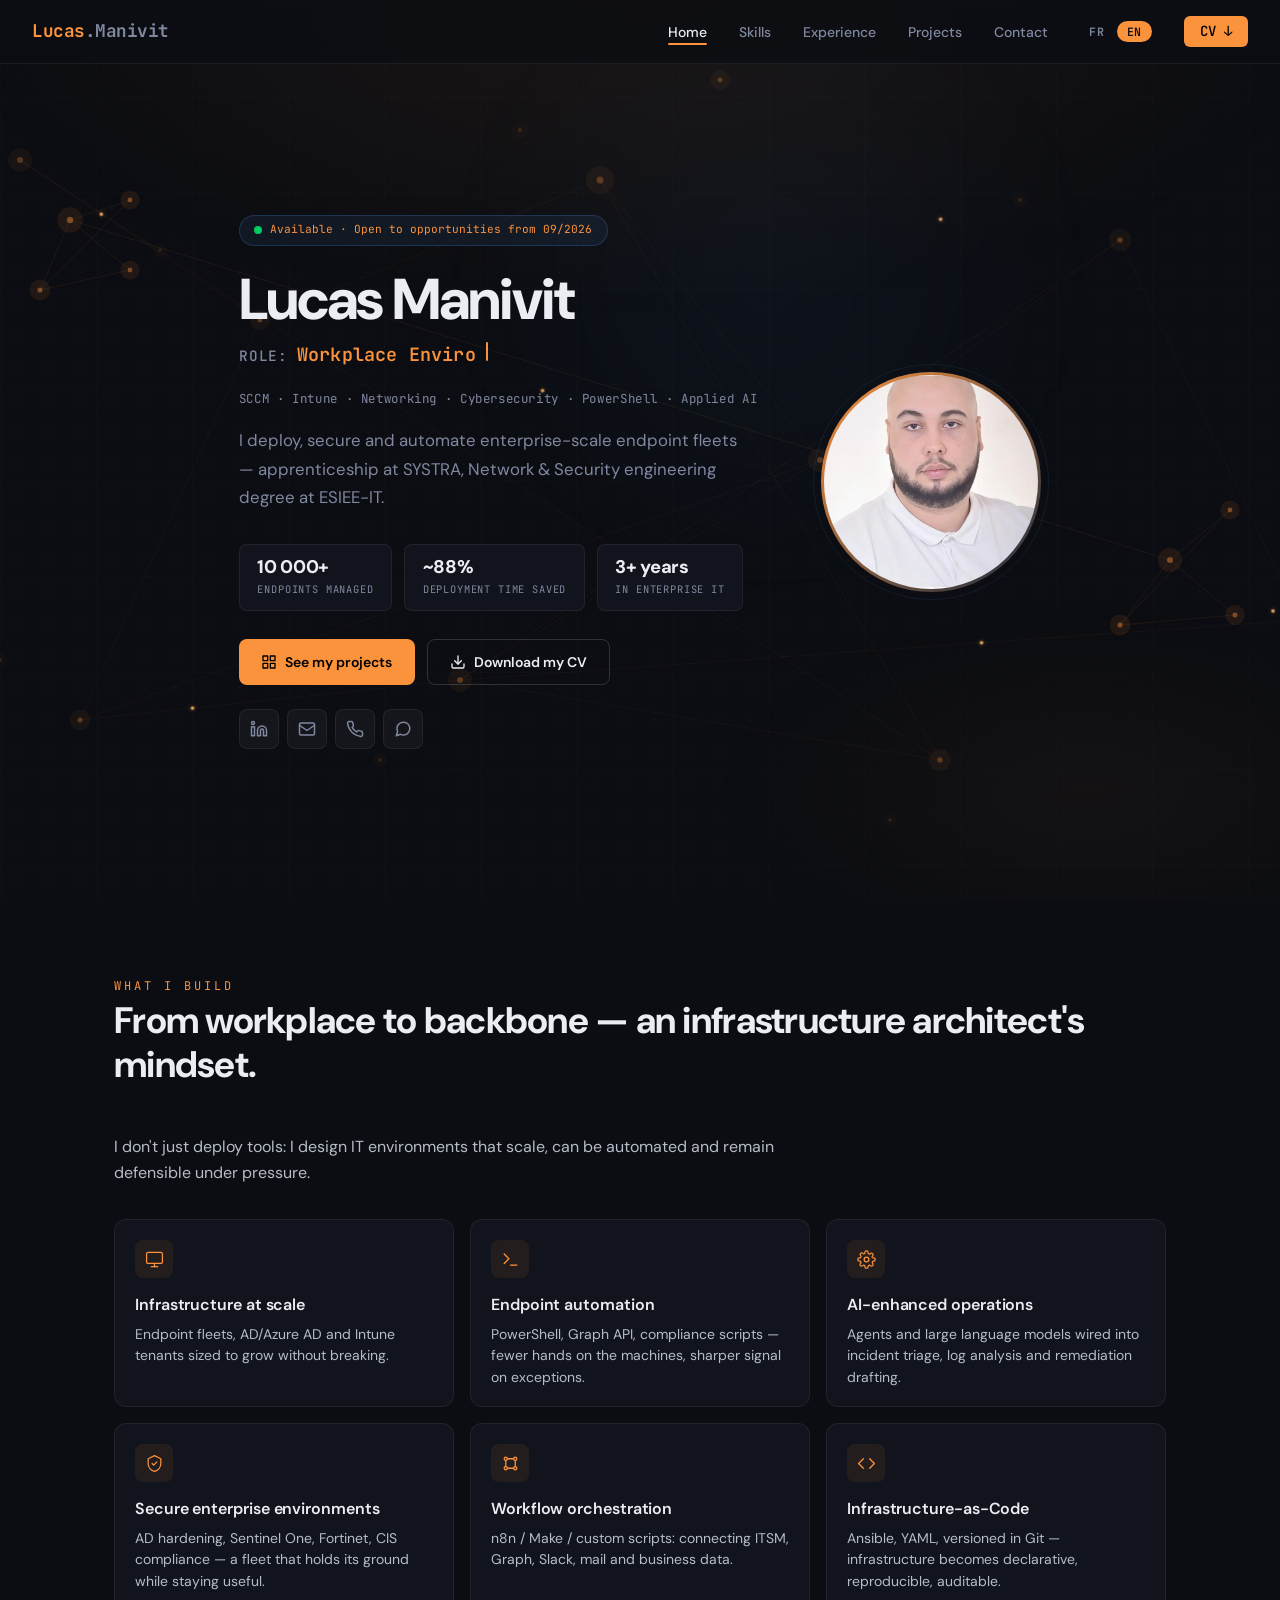
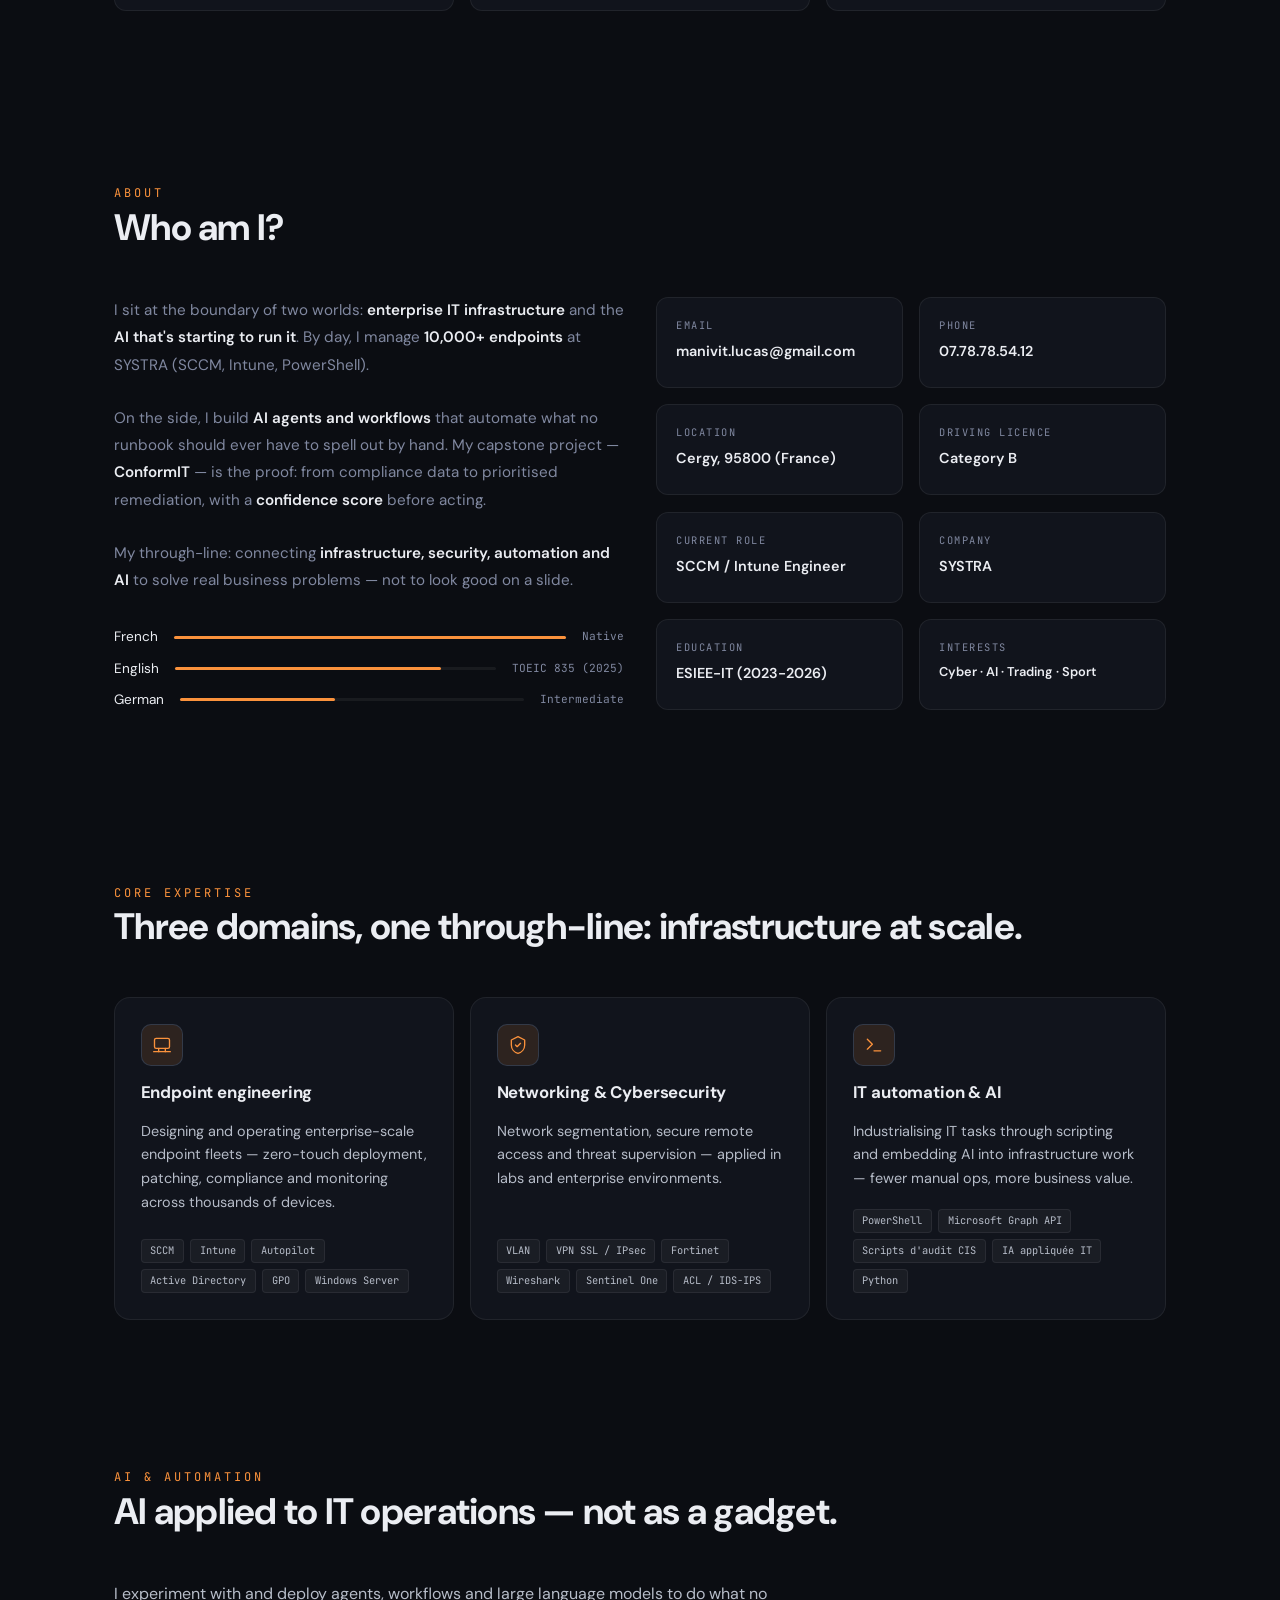
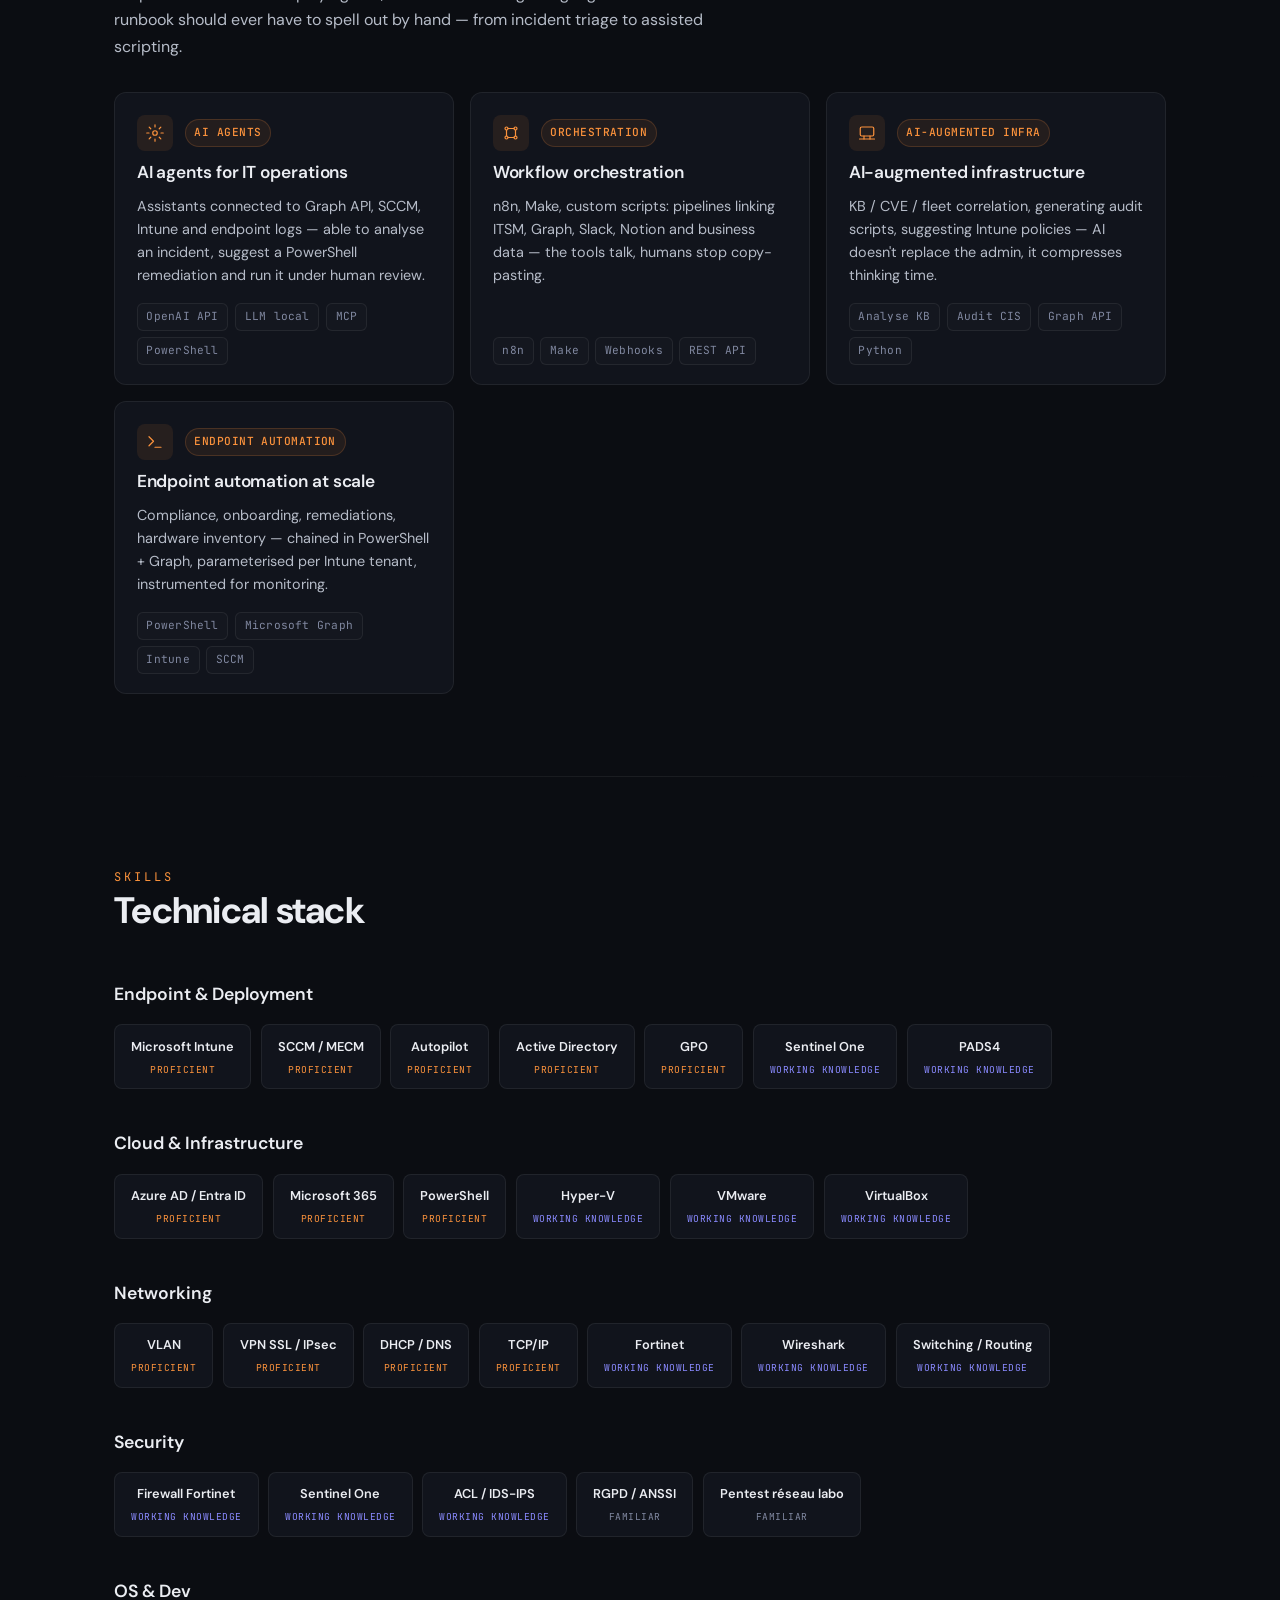
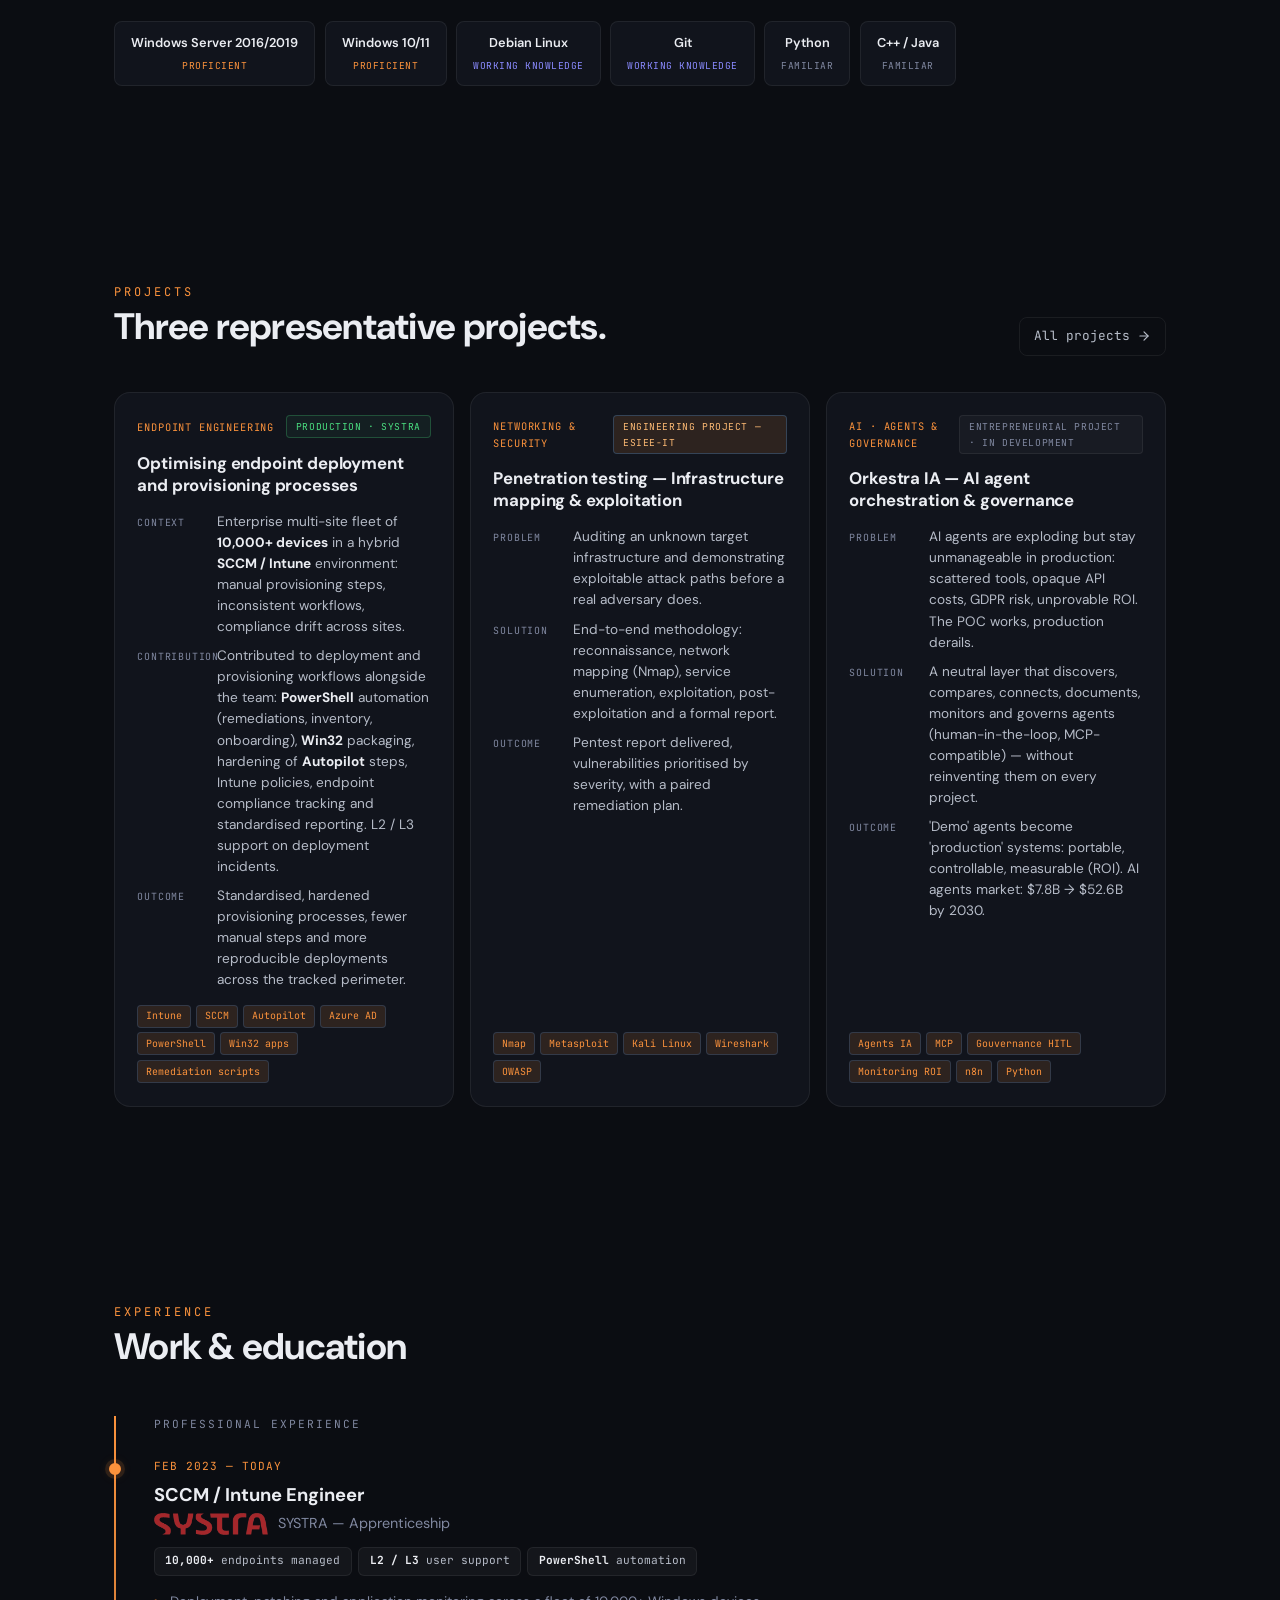
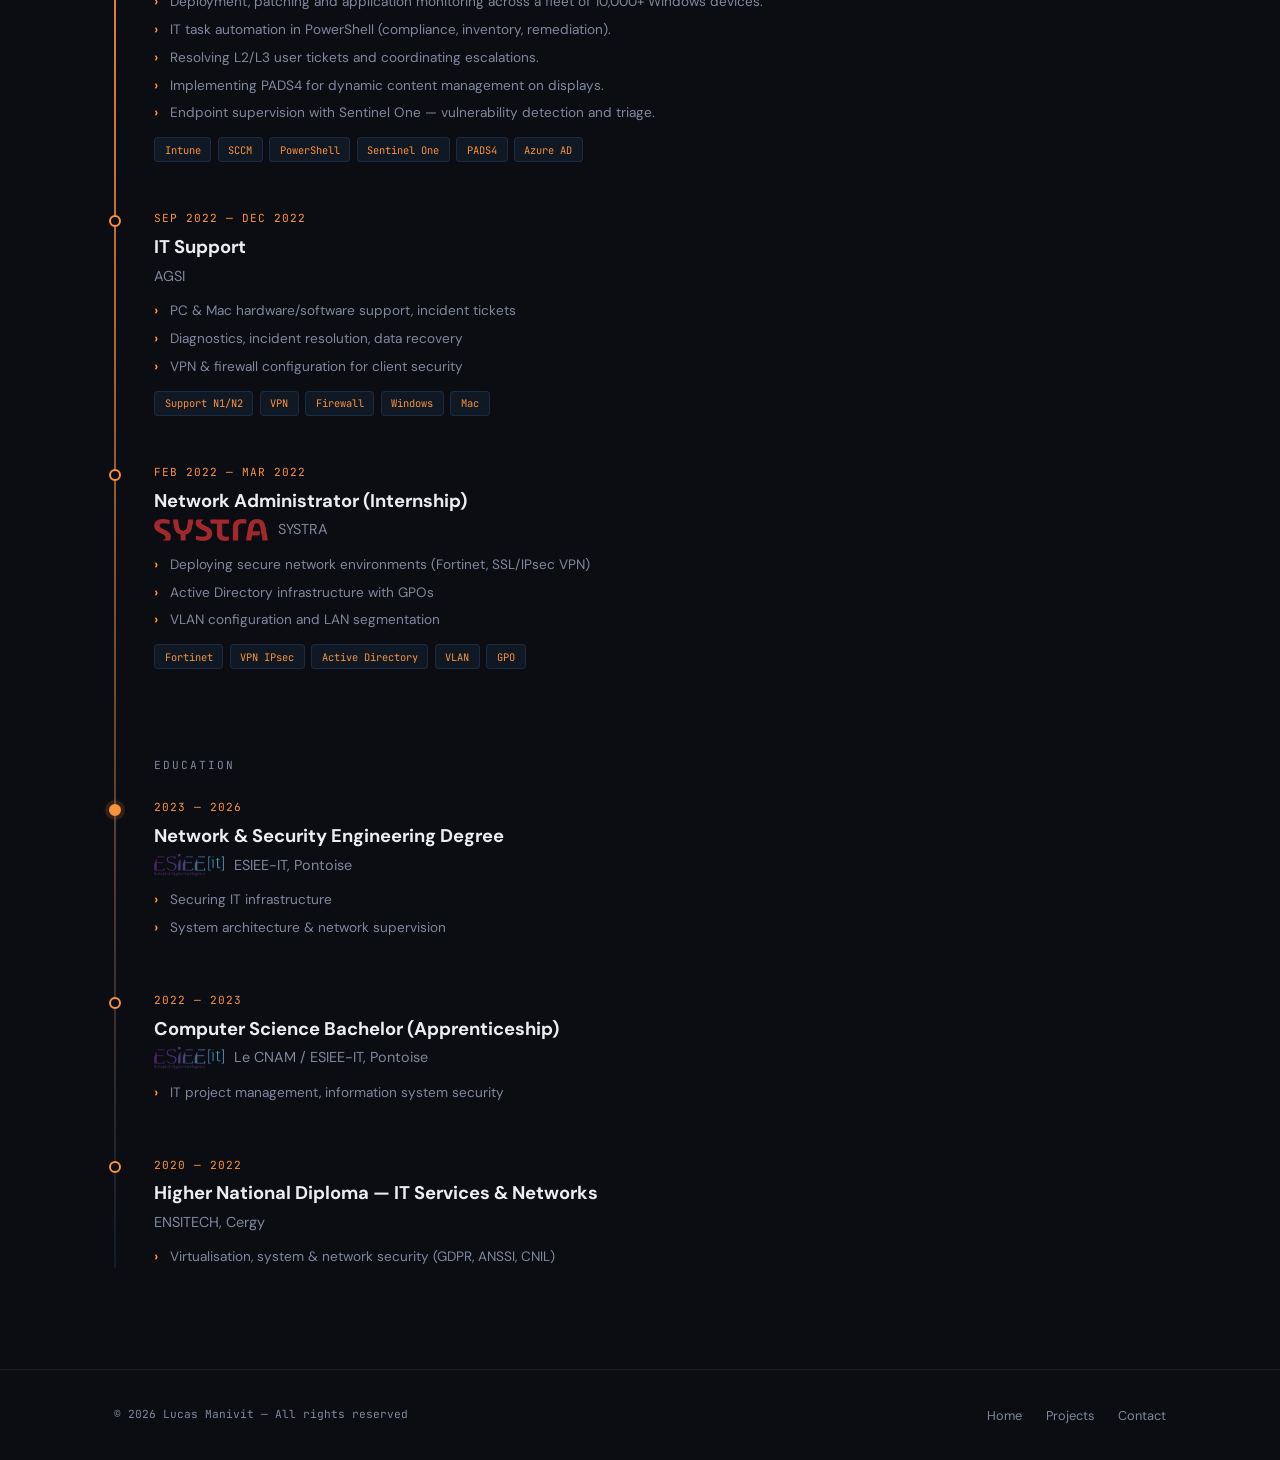
==== commit d4e300e9: "feat: Orkestra IA flagship, remove GitHub links, working contact form + QR - Replace FlowArchitect A" ====
--- a/index.html
+++ b/index.html
@@ -121,9 +121,6 @@
           <div class="hero-socials">
             <a href="https://www.linkedin.com/in/lucas-manivit/" class="social-btn" data-i18n-aria="hero.social.linkedin" data-i18n-title="hero.social.linkedin" aria-label="LinkedIn" title="LinkedIn" target="_blank" rel="noopener">
               <svg viewBox="0 0 24 24" fill="none" stroke="currentColor" stroke-width="2" stroke-linecap="round" stroke-linejoin="round"><path d="M16 8a6 6 0 016 6v7h-4v-7a2 2 0 00-4 0v7h-4v-7a6 6 0 016-6z"/><rect x="2" y="9" width="4" height="12"/><circle cx="4" cy="4" r="2"/></svg>
-            </a>
-            <a href="https://github.com/entimo" class="social-btn" data-i18n-aria="hero.social.github" data-i18n-title="hero.social.github" aria-label="GitHub" title="GitHub" target="_blank" rel="noopener">
-              <svg viewBox="0 0 24 24" fill="none" stroke="currentColor" stroke-width="2" stroke-linecap="round" stroke-linejoin="round"><path d="M9 19c-5 1.5-5-2.5-7-3m14 6v-3.87a3.37 3.37 0 00-.94-2.61c3.14-.35 6.44-1.54 6.44-7A5.44 5.44 0 0020 4.77 5.07 5.07 0 0019.91 1S18.73.65 16 2.48a13.38 13.38 0 00-7 0C6.27.65 5.09 1 5.09 1A5.07 5.07 0 005 4.77a5.44 5.44 0 00-1.5 3.78c0 5.42 3.3 6.61 6.44 7A3.37 3.37 0 009 18.13V22"/></svg>
             </a>
             <a href="mailto:manivit.lucas@gmail.com?subject=Prise%20de%20contact%20-%20Portfolio%20Lucas%20Manivit" class="social-btn" data-i18n-aria="hero.social.email" data-i18n-title="hero.social.email" aria-label="Email" title="Email">
               <svg viewBox="0 0 24 24" fill="none" stroke="currentColor" stroke-width="2" stroke-linecap="round" stroke-linejoin="round"><rect x="2" y="4" width="20" height="16" rx="2"/><path d="M22 7l-10 7L2 7"/></svg>
@@ -216,19 +213,19 @@
       <div class="about-grid">
         <div class="reveal">
           <p class="about-text" data-i18n-html="about.p1">
-            Professionnel IT dédié avec une expertise dans la <strong>gestion et la sécurisation d'infrastructures réseaux</strong>,
-            l'<strong>automatisation des processus via scripting</strong> et l'<strong>optimisation des performances systèmes</strong>.
+            Je suis à la frontière de deux mondes : l'<strong>infrastructure IT d'entreprise</strong> et l'<strong>IA qui commence à la piloter</strong>.
+            Le jour, j'administre <strong>10 000+ postes</strong> chez SYSTRA (SCCM, Intune, PowerShell).
           </p>
           <br>
           <p class="about-text" data-i18n-html="about.p2">
-            Actuellement en alternance chez <strong>SYSTRA</strong> en tant qu'ingénieur SCCM/Intune, je gère le déploiement
-            et le monitoring de plus de <strong>10 000 appareils</strong>. En parallèle, je finalise mon <strong>diplôme d'ingénieur
-            Réseaux & Sécurité</strong> à ESIEE-IT (promotion 2026).
+            À côté, je construis des <strong>agents et des workflows IA</strong> qui automatisent ce qu'aucun runbook ne devrait décrire à la main.
+            Mon projet de fin d'études — <strong>ConformIT</strong> — en est la démonstration : de la donnée de conformité à la remédiation priorisée,
+            avec un <strong>score de confiance</strong> avant d'agir.
           </p>
           <br>
           <p class="about-text" data-i18n-html="about.p3">
-            Reconnu pour mon <strong>adaptabilité</strong>, mon <strong>esprit d'équipe</strong> et ma <strong>communication claire</strong>,
-            j'excelle dans la résolution de challenges complexes tout en assurant des opérations IT fiables et efficaces.
+            Mon fil rouge : relier <strong>infrastructure, sécurité, automatisation et IA</strong> pour résoudre de vrais problèmes d'entreprise —
+            pas pour faire joli sur un slide.
           </p>
 
           <div class="lang-list" style="margin-top:2rem;">
@@ -541,7 +538,7 @@
             </div>
             <div>
               <dt data-i18n="fp1.res_label">Résultat</dt>
-              <dd data-i18n-html="fp1.res"><strong>~45 min</strong> de temps de provisioning par poste après optimisation (-88% sur le chemin historique), processus standardisés et déploiements plus fiables sur le périmètre suivi.</dd>
+              <dd data-i18n-html="fp1.res">Processus de provisioning standardisés et fiabilisés, étapes manuelles réduites et déploiements plus reproductibles sur le périmètre suivi.</dd>
             </div>
           </dl>
 
@@ -570,19 +567,19 @@
 
         <article class="featured-card reveal">
           <div class="featured-meta">
-            <span class="featured-tag-domain" data-i18n="fp3.domain">Automatisation IT</span>
-            <span class="featured-status lab" data-i18n="fp3.status">Lab</span>
-          </div>
-          <h3 class="featured-title" data-i18n="fp3.title">Provisionnement VM Proxmox via Ansible (IaC)</h3>
+            <span class="featured-tag-domain" data-i18n="fp3.domain">IA · Agents &amp; Gouvernance</span>
+            <span class="featured-status" data-i18n="fp3.status">Projet entrepreneurial · En développement</span>
+          </div>
+          <h3 class="featured-title" data-i18n="fp3.title">Orkestra IA — Orchestration &amp; gouvernance des agents IA</h3>
 
           <dl class="featured-pso">
-            <div><dt data-i18n="fp3.pb_label">Problème</dt><dd data-i18n="fp3.pb">Création manuelle de VMs sur Proxmox = lent, source d'erreur, non reproductible.</dd></div>
-            <div><dt data-i18n="fp3.sol_label">Solution</dt><dd data-i18n="fp3.sol">Playbooks Ansible idempotents : déclaratif YAML, modules Proxmox officiels, variables d'inventaire pour cibler des templates.</dd></div>
-            <div><dt data-i18n="fp3.res_label">Résultat</dt><dd data-i18n="fp3.res">Provisioning à 1 commande, environnements reproductibles, base d'une approche Infrastructure-as-Code.</dd></div>
+            <div><dt data-i18n="fp3.pb_label">Problème</dt><dd data-i18n="fp3.pb">Les agents IA explosent mais restent ingérables en production : outils dispersés, coûts API opaques, risques RGPD, ROI non prouvable. Le POC marche, la prod déraille.</dd></div>
+            <div><dt data-i18n="fp3.sol_label">Solution</dt><dd data-i18n="fp3.sol">Une couche neutre qui découvre, compare, connecte, documente, supervise et gouverne les agents (human-in-the-loop, MCP-compatible) — sans réinventer à chaque projet.</dd></div>
+            <div><dt data-i18n="fp3.res_label">Résultat</dt><dd data-i18n="fp3.res">Des agents « démo » qui deviennent des systèmes « production » : portables, contrôlables, mesurables (ROI). Marché agents IA : 7,8 → 52,6 Md$ d'ici 2030.</dd></div>
           </dl>
 
           <ul class="featured-tags">
-            <li>Ansible</li><li>Proxmox VE</li><li>YAML</li><li>IaC</li><li>Linux</li>
+            <li>Agents IA</li><li>MCP</li><li>Gouvernance HITL</li><li>Monitoring ROI</li><li>n8n</li><li>Python</li>
           </ul>
         </article>
 
--- a/assets/premium.css
+++ b/assets/premium.css
@@ -14,22 +14,22 @@
 
 .lang-toggle {
   display: inline-flex;
-  align-items: stretch;
-  background: rgba(255, 255, 255, 0.025);
-  border: 1px solid var(--border);
-  border-radius: 999px;
-  padding: 2px;
-  gap: 0;
+  align-items: center;
+  background: transparent;
+  border: 0;
+  padding: 0;
+  gap: 0.15rem;
 }
 
 .lang-toggle button {
+  -webkit-appearance: none;
   appearance: none;
   border: 0;
   background: transparent;
   color: var(--text-dim);
-  font: 600 0.75rem/1 var(--font-mono);
-  letter-spacing: 0.06em;
-  padding: 0.35rem 0.7rem;
+  font: 600 0.72rem/1 var(--font-mono);
+  letter-spacing: 0.08em;
+  padding: 0.32rem 0.6rem;
   border-radius: 999px;
   cursor: pointer;
   transition: color 0.2s ease, background 0.2s ease;
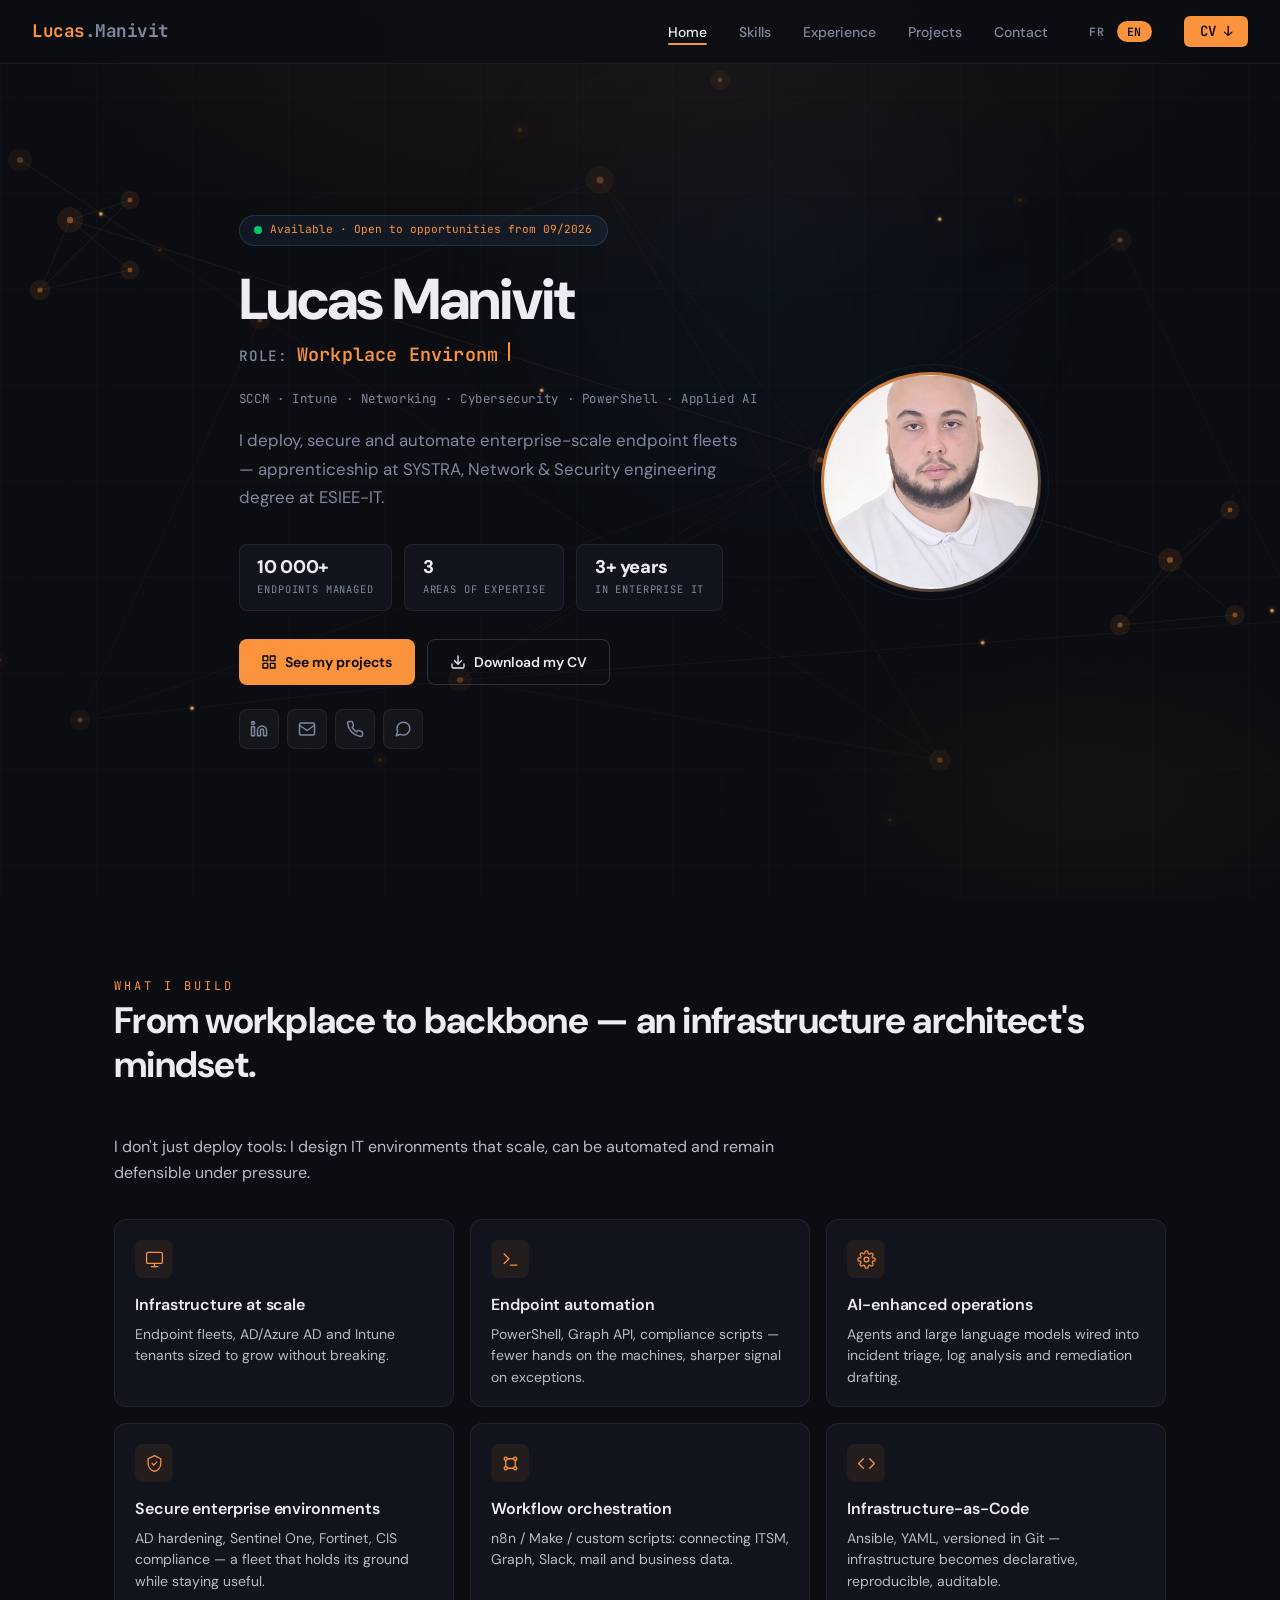
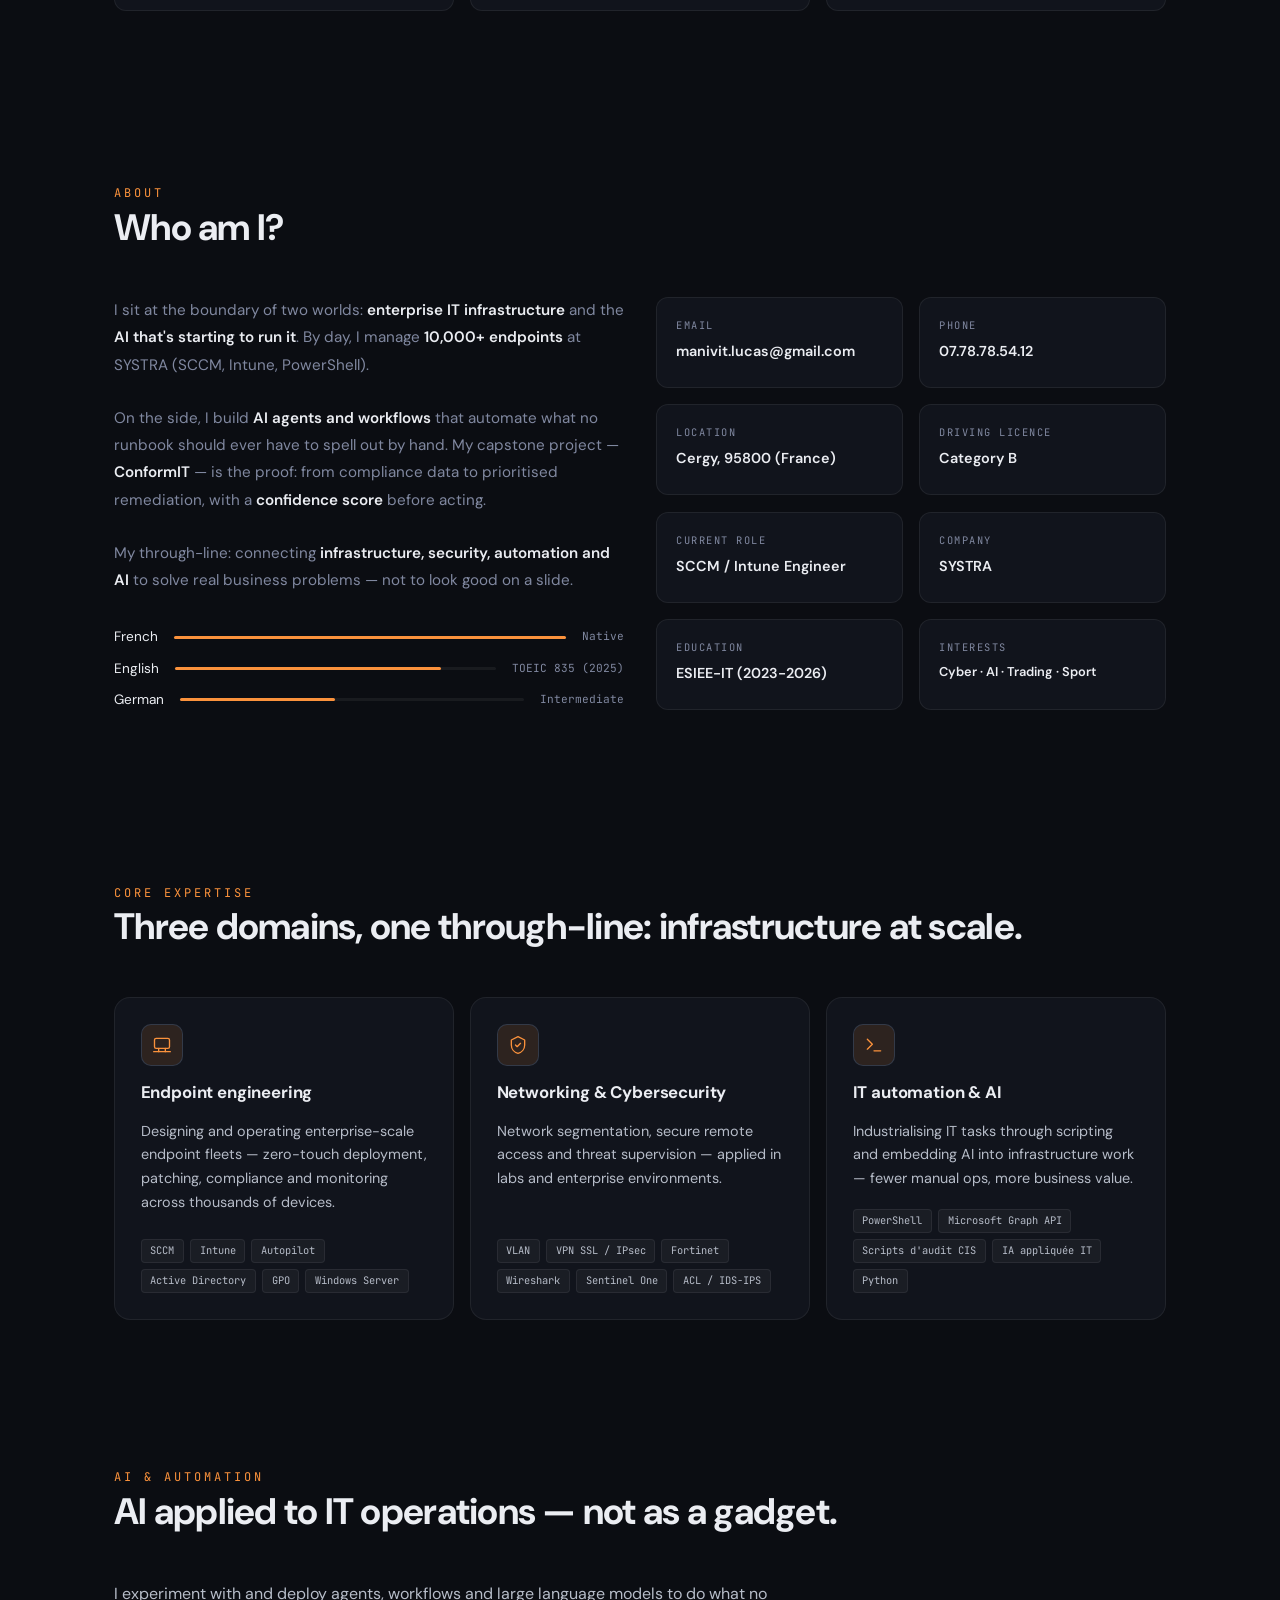
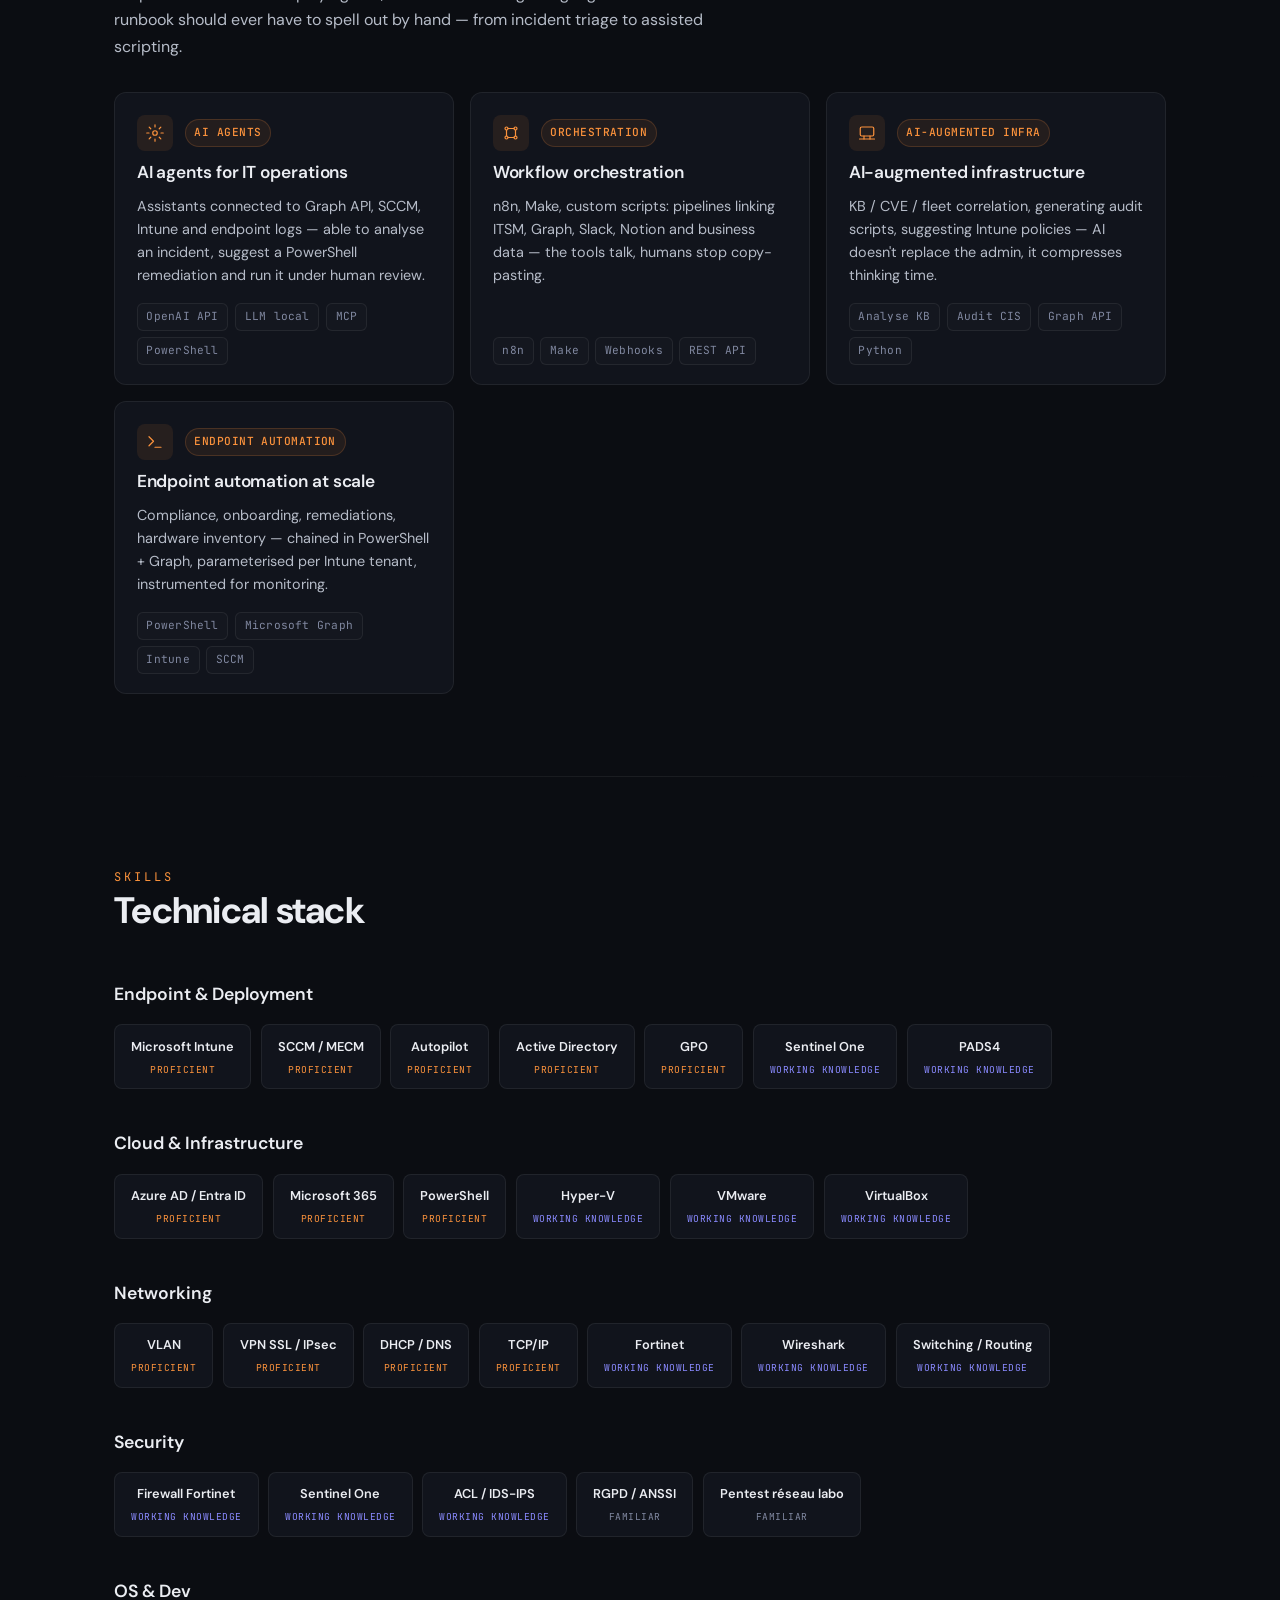
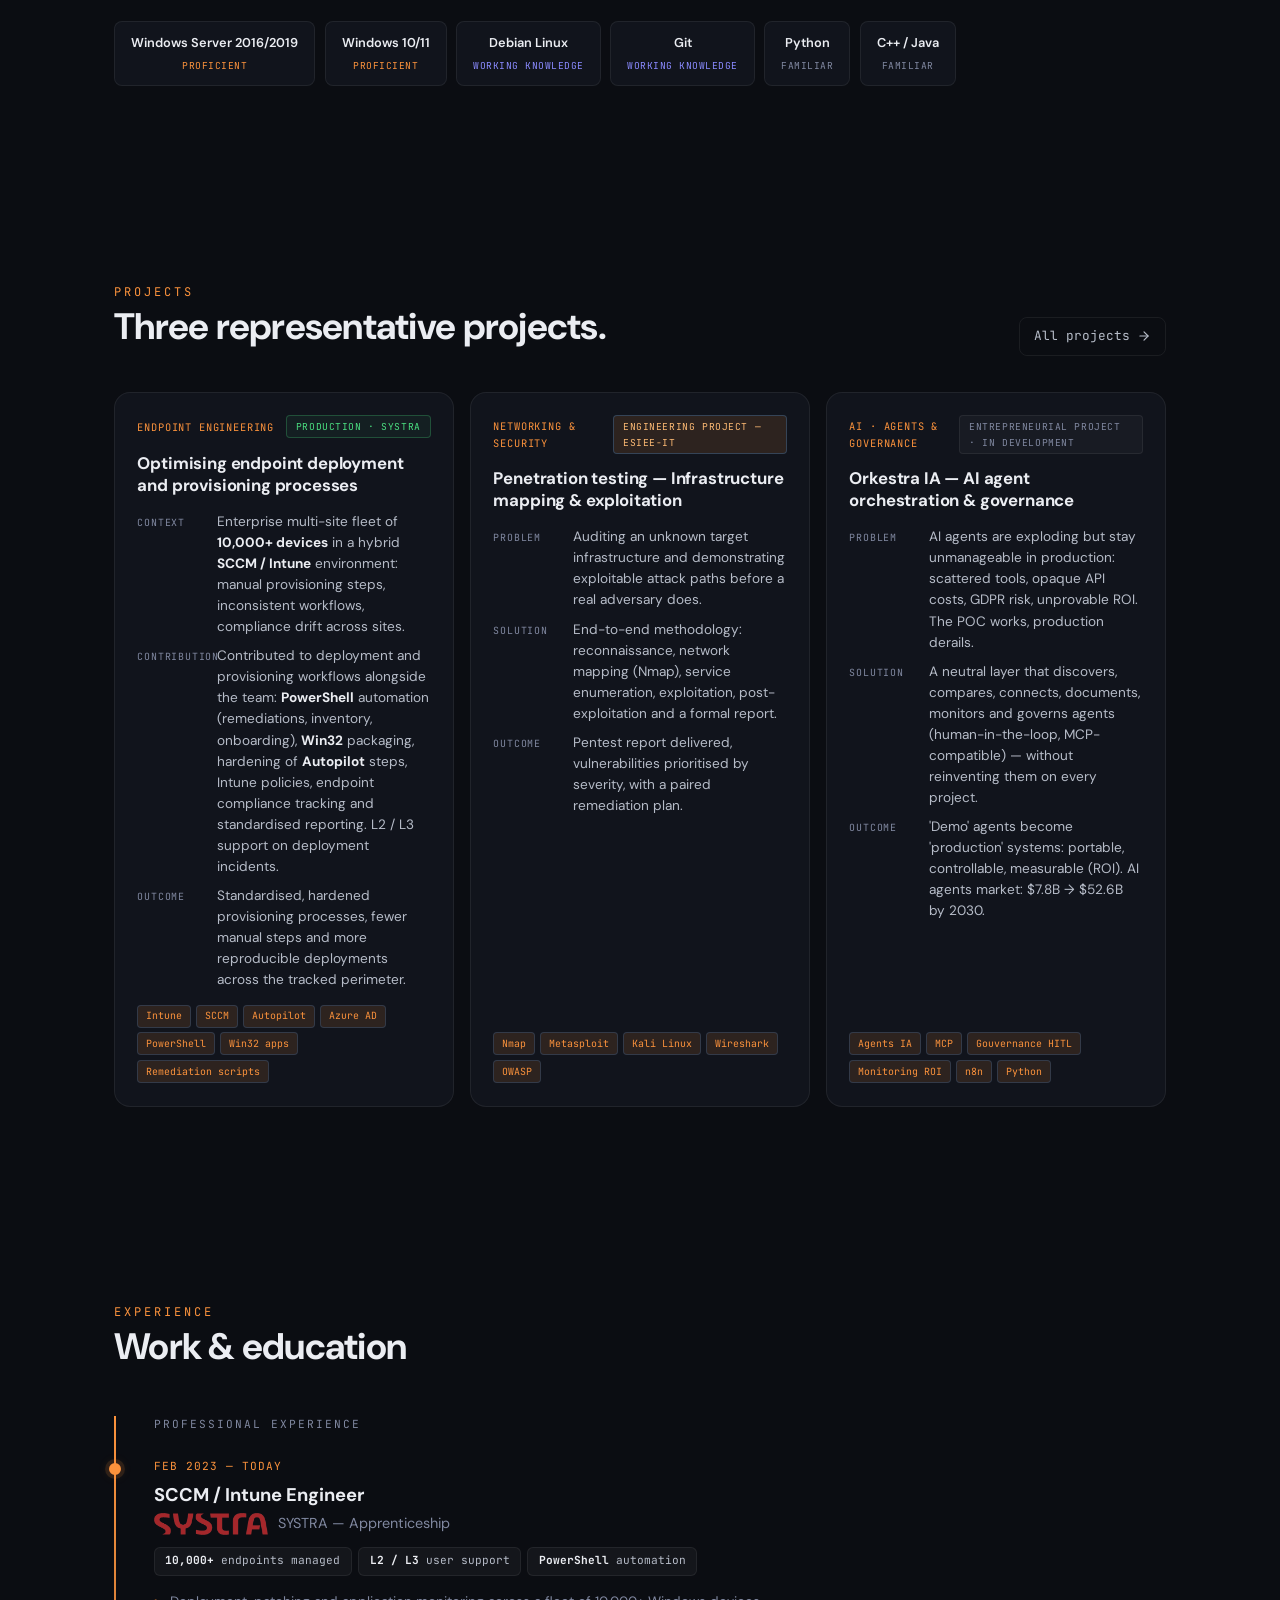
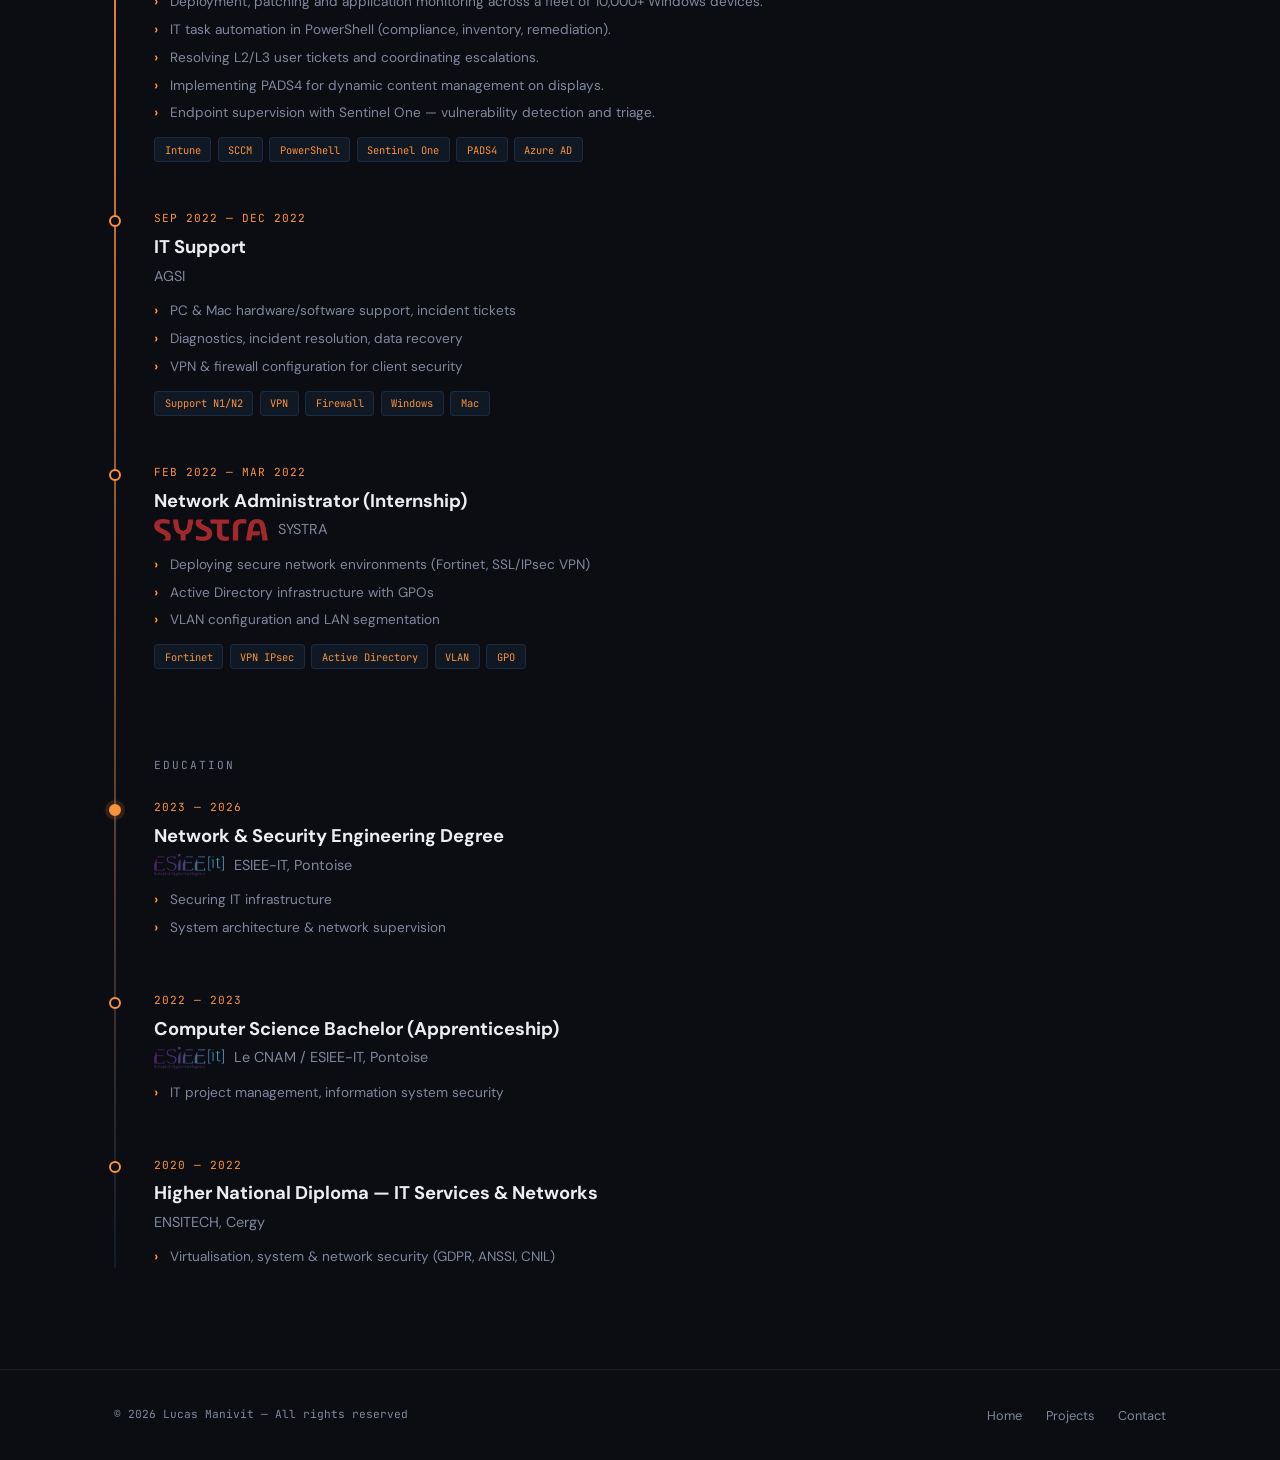
==== commit c939eb65: "feat(hero): replace unmeasured ~88% metric with "3 domaines d'expertise" Co-Authored-By: Claude Opus" ====
--- a/index.html
+++ b/index.html
@@ -97,8 +97,8 @@
               <span class="hero-metric-label" data-i18n="hero.metric1.label">postes administrés</span>
             </li>
             <li>
-              <span class="hero-metric-value">~88%</span>
-              <span class="hero-metric-label" data-i18n="hero.metric2.label">temps de déploiement gagné</span>
+              <span class="hero-metric-value">3</span>
+              <span class="hero-metric-label" data-i18n="hero.metric2.label">domaines d'expertise</span>
             </li>
             <li>
               <span class="hero-metric-value" data-i18n="hero.metric3.value">3+ ans</span>
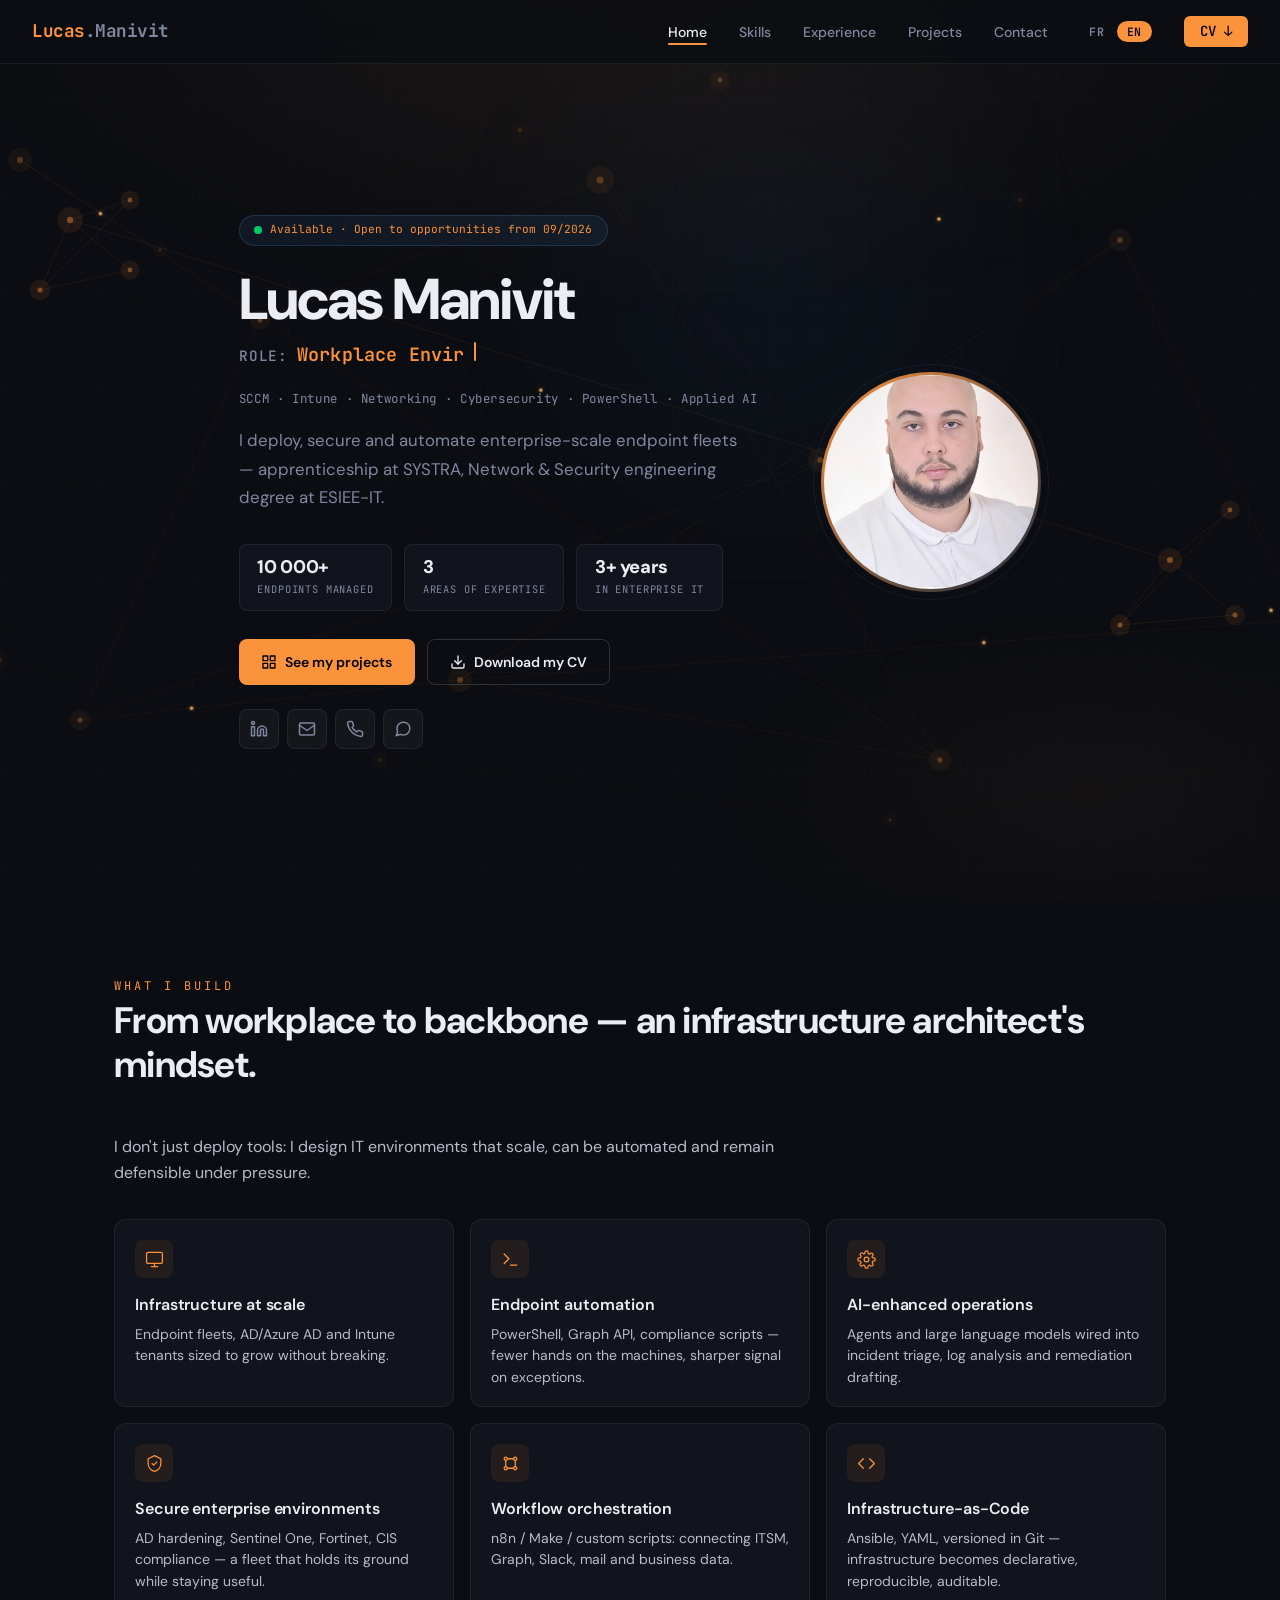
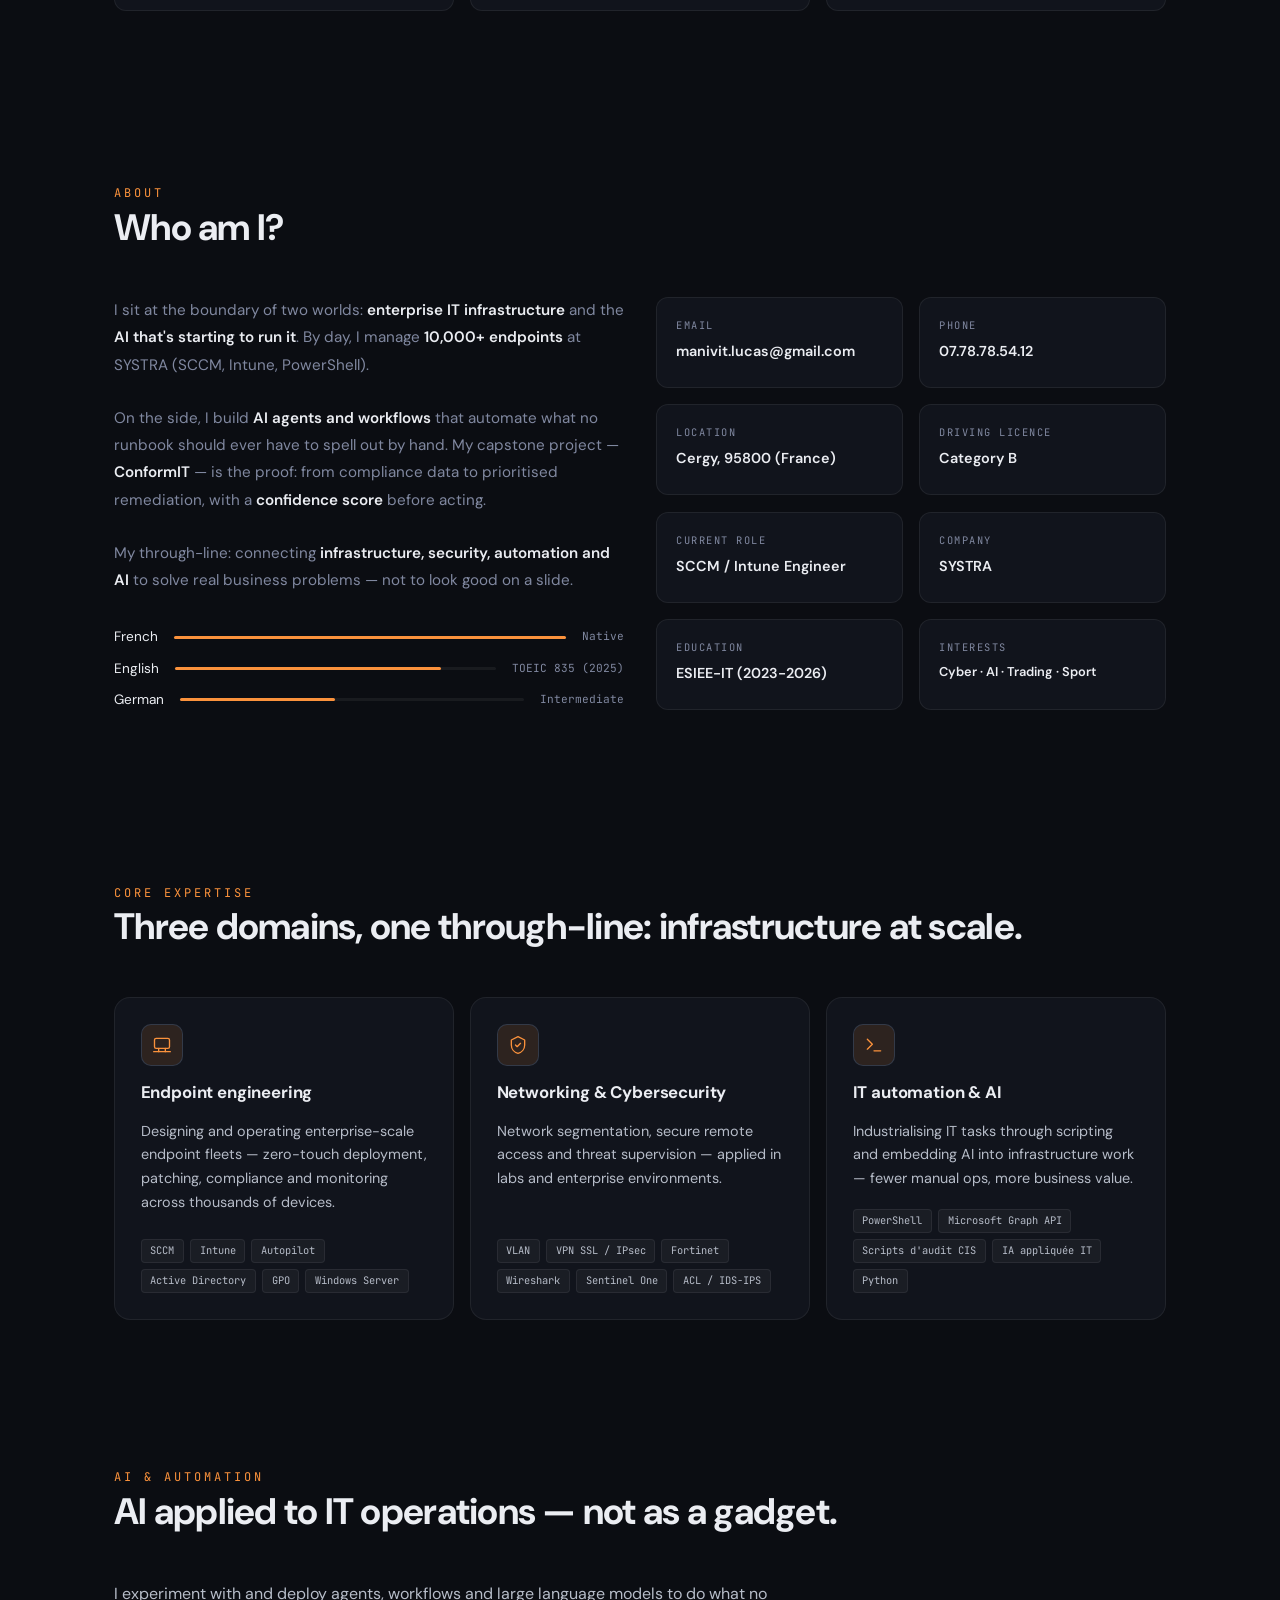
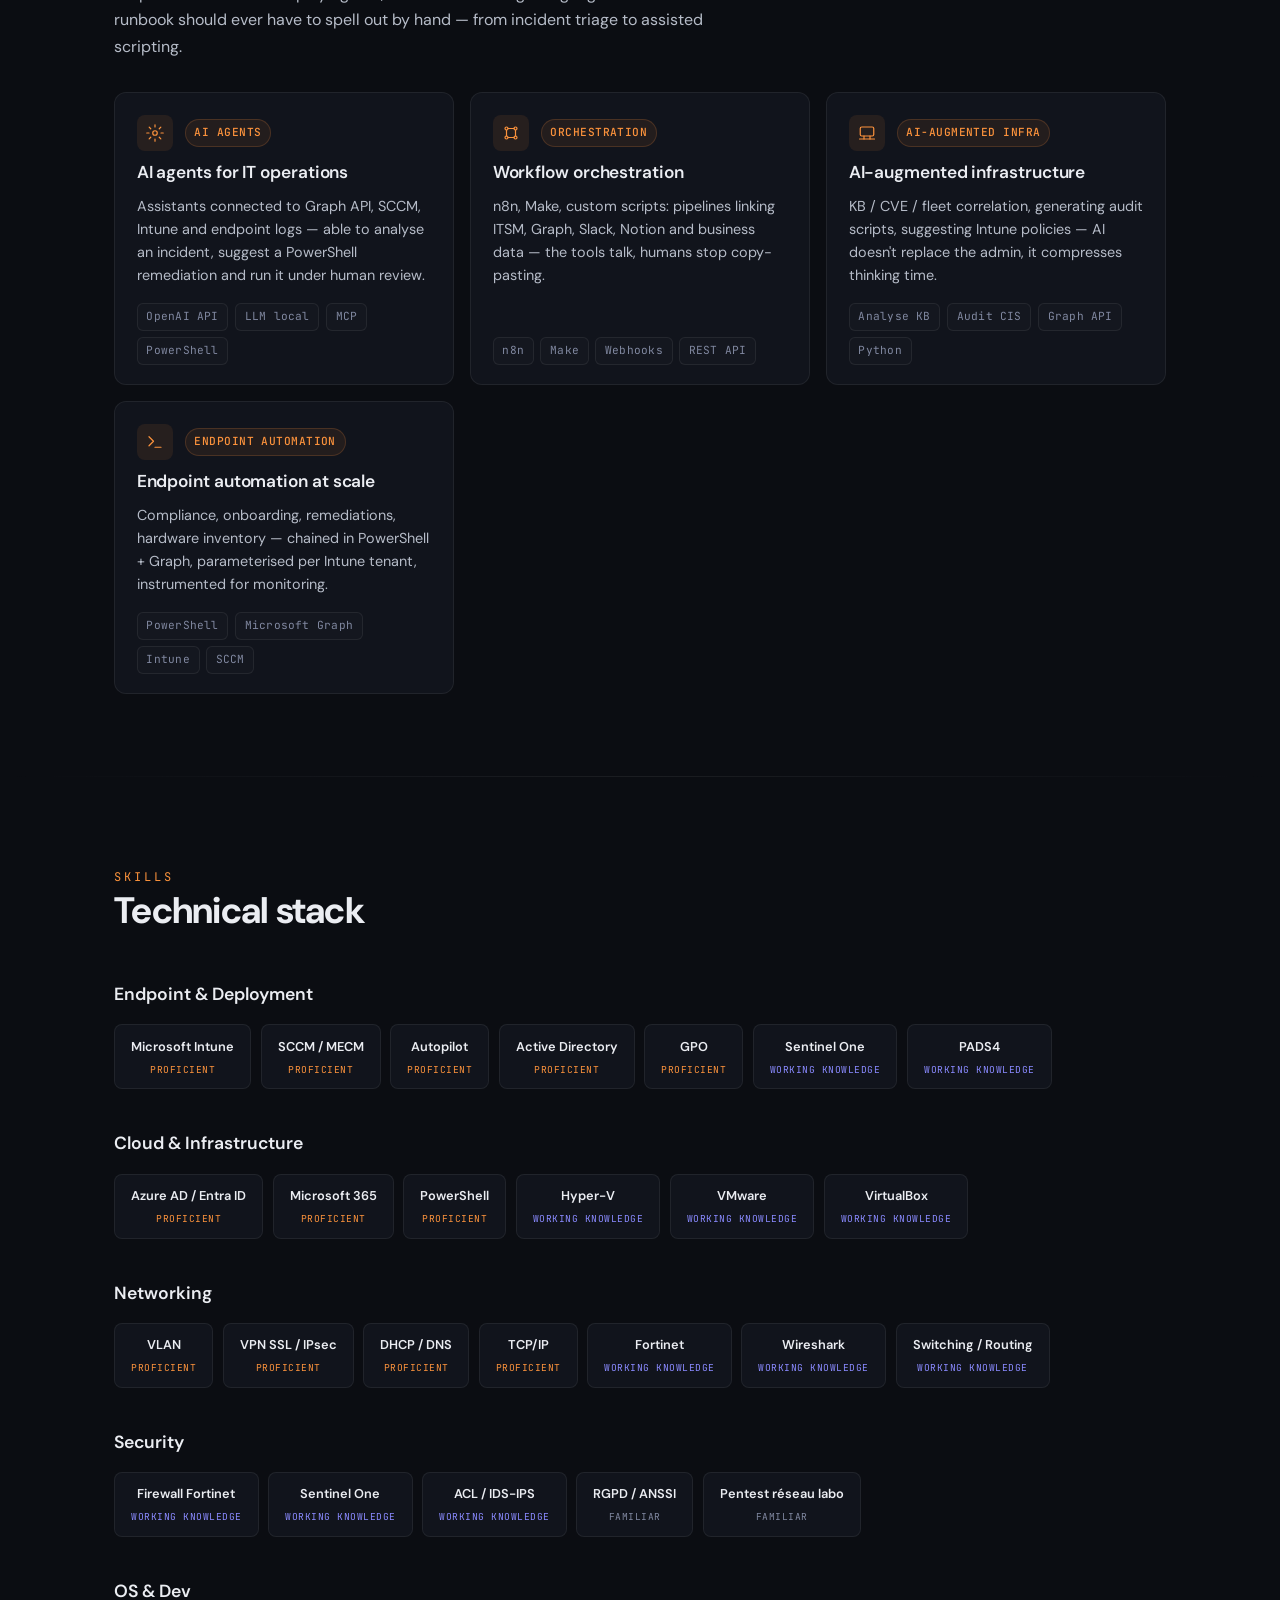
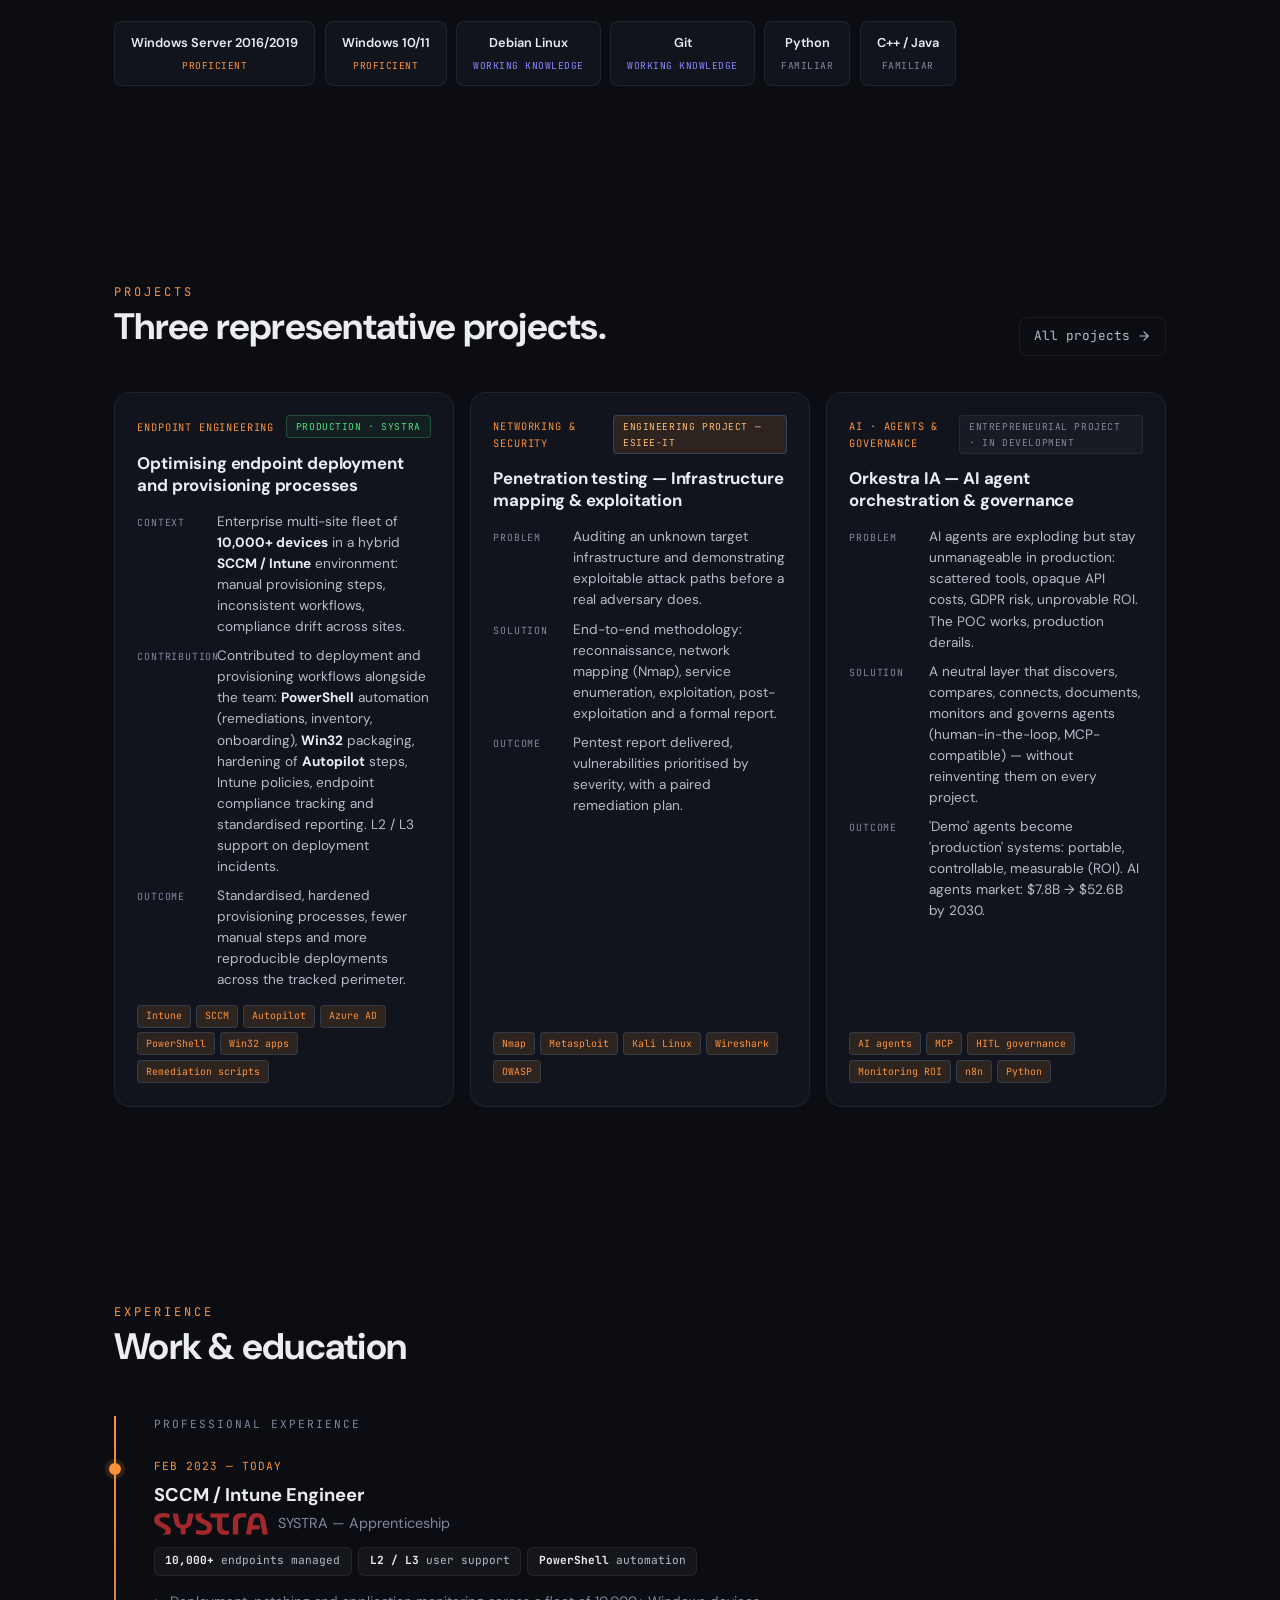
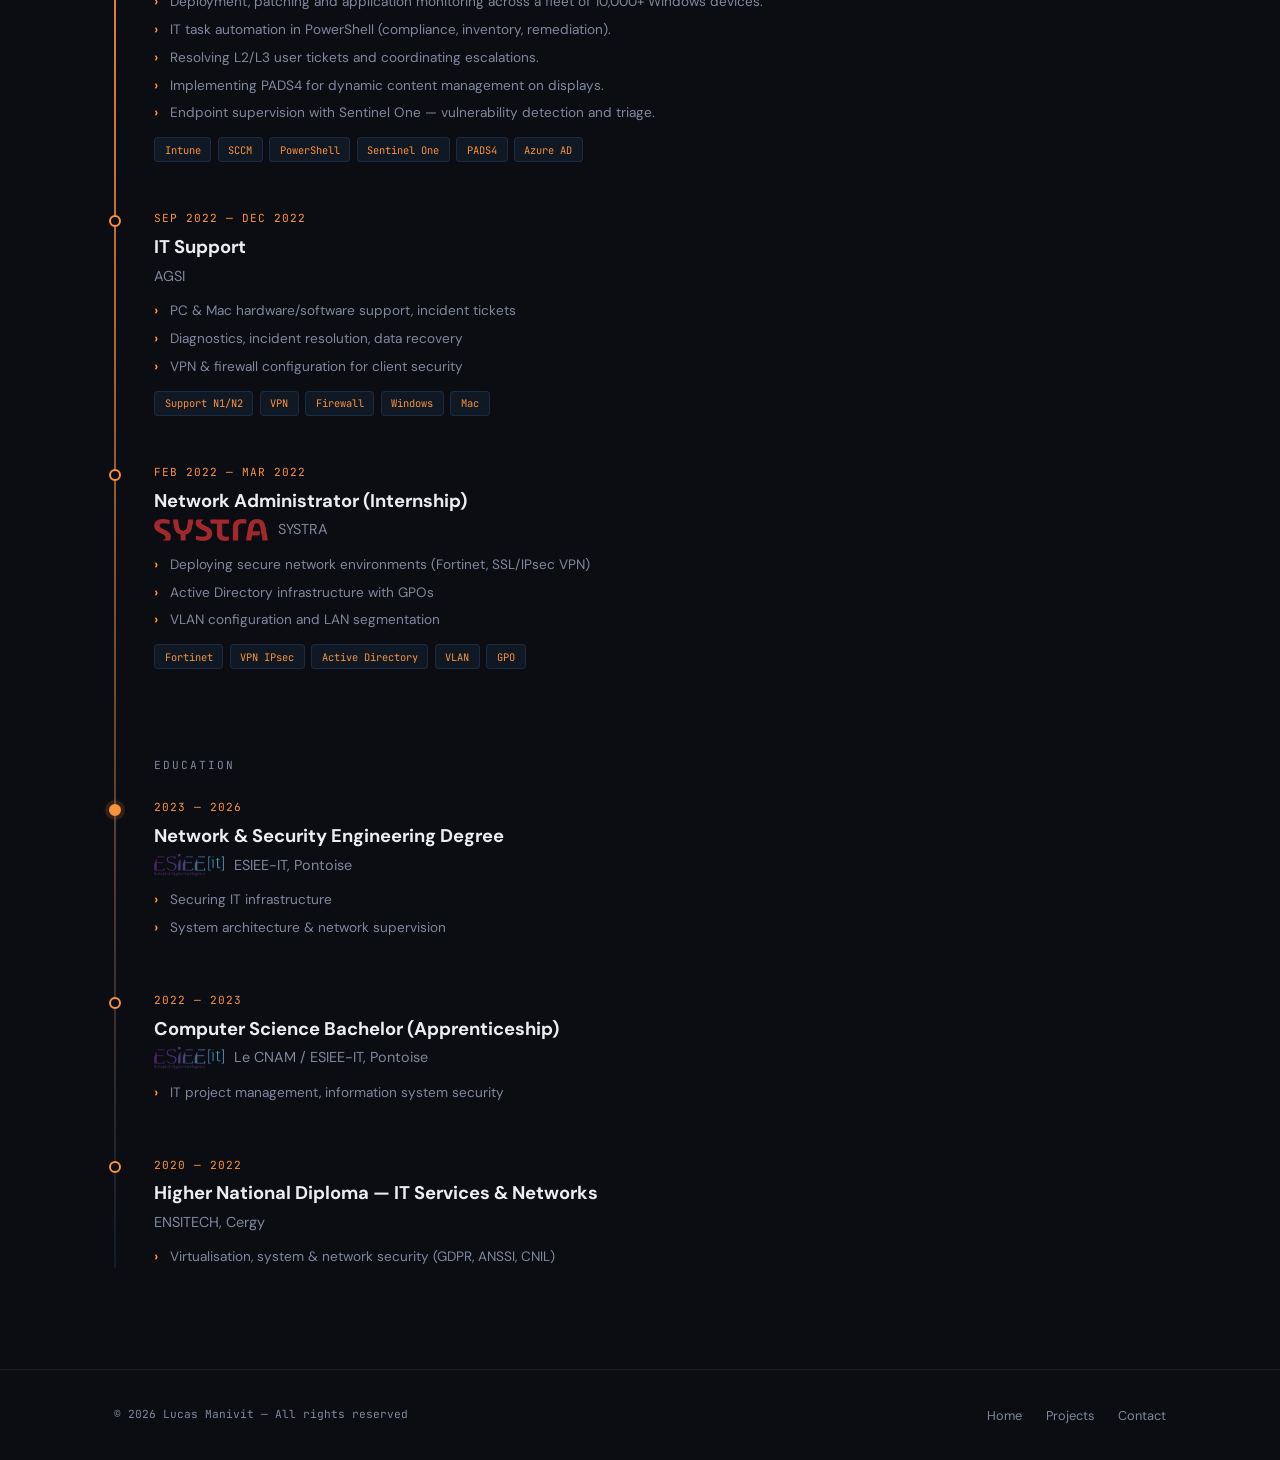
==== commit 4994ab64: "fix(projects): neutralise FR-only tags for EN, rename security filter, link Orkestra pitch deck - Fr" ====
--- a/index.html
+++ b/index.html
@@ -579,7 +579,7 @@
           </dl>
 
           <ul class="featured-tags">
-            <li>Agents IA</li><li>MCP</li><li>Gouvernance HITL</li><li>Monitoring ROI</li><li>n8n</li><li>Python</li>
+            <li>AI agents</li><li>MCP</li><li>HITL governance</li><li>Monitoring ROI</li><li>n8n</li><li>Python</li>
           </ul>
         </article>
 
